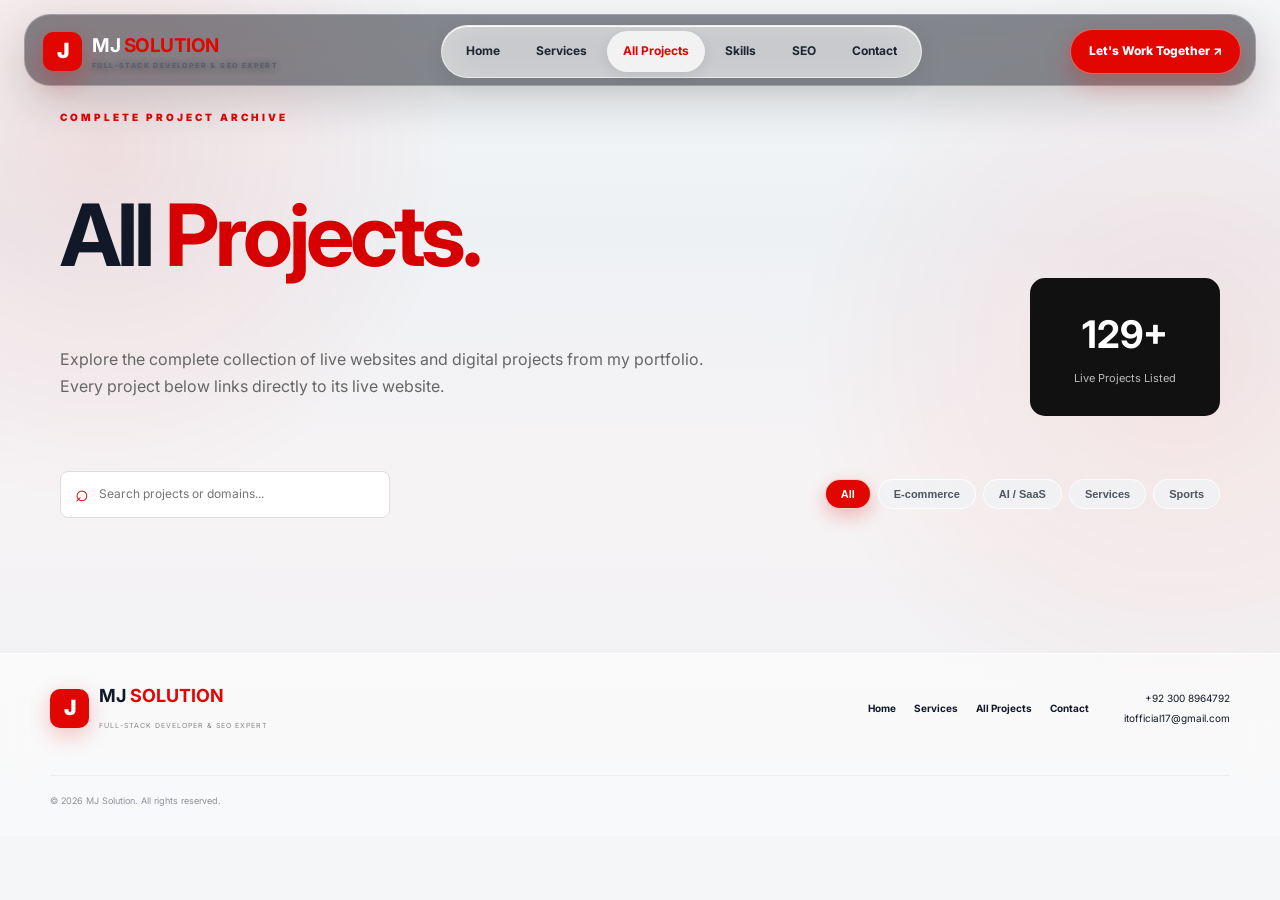
==== projects.html @ 92889c7f "Add files via upload" ====
<!DOCTYPE html>

<html lang="en"><head><meta charset="utf-8"/><meta content="width=device-width, initial-scale=1.0" name="viewport"/><meta content="Complete project portfolio of MJ Solution — websites, web development, e-commerce, full-stack projects and SEO work." name="description"/><title>All Projects | MJ Solution</title><link href="https://fonts.googleapis.com" rel="preconnect"/><link crossorigin="" href="https://fonts.gstatic.com" rel="preconnect"/><link href="https://fonts.googleapis.com/css2?family=Inter:wght@400;500;600;700;800;900&amp;display=swap" rel="stylesheet"/><meta content="MJ Solution" name="author"/>
<meta content="index, follow, max-image-preview:large" name="robots"/>
<link href="assets/mj-solution-favicon.png" rel="icon" sizes="512x512" type="image/png"/>
<link href="assets/apple-touch-icon.png" rel="apple-touch-icon" sizes="512x512"/>
<link href="site.webmanifest" rel="manifest"/>
<meta content="website" property="og:type"/>
<meta content="MJ Solution" property="og:site_name"/>
<meta content="All Projects | MJ Solution" property="og:title"/>
<meta content="Explore the MJ Solution portfolio of web development, e-commerce, full-stack and SEO projects." property="og:description"/>
<meta content="assets/mj-solution-share.jpg" property="og:image"/>
<meta content="assets/mj-solution-share.jpg" property="og:image:secure_url"/>
<meta content="image/jpeg" property="og:image:type"/>
<meta content="1271" property="og:image:width"/>
<meta content="1238" property="og:image:height"/>
<meta content="MJ Solution professional developer portrait" property="og:image:alt"/>
<meta content="summary_large_image" name="twitter:card"/>
<meta content="All Projects | MJ Solution" name="twitter:title"/>
<meta content="Explore the MJ Solution portfolio of web development, e-commerce, full-stack and SEO projects." name="twitter:description"/>
<meta content="assets/mj-solution-share.jpg" name="twitter:image"/>
<link href="style.css" rel="stylesheet"/><link href="projects.css" rel="stylesheet"/></head>
<body>
<header class="site-header"><a class="brand" href="index.html"><span class="brand-mark">J</span><span><strong>MJ <b>SOLUTION</b></strong><small>FULL-STACK DEVELOPER &amp; SEO EXPERT</small></span></a><nav class="nav"><a href="index.html#home">Home</a><a href="index.html#services">Services</a><a class="active" href="projects.html">All Projects</a><a href="index.html#skills">Skills</a><a href="index.html#seo">SEO</a><a href="index.html#contact">Contact</a></nav><a class="nav-cta" href="mailto:itofficial17@gmail.com?subject=Project%20Inquiry">Let's Work Together ↗</a><button aria-label="Menu" class="menu-toggle">☰</button></header>
<main>
<section class="projects-hero"><div><p class="eyebrow">COMPLETE PROJECT ARCHIVE</p><h1>All <span>Projects.</span></h1><p>Explore the complete collection of live websites and digital projects from my portfolio. Every project below links directly to its live website.</p></div><div class="count-box"><strong>129+</strong><span>Live Projects Listed</span></div></section>
<section class="toolbar"><div class="search"><span>⌕</span><input id="search" placeholder="Search projects or domains..." type="search"/></div><div class="filters"><button class="filter active" data-filter="all">All</button><button class="filter" data-filter="ecommerce">E-commerce</button><button class="filter" data-filter="ai">AI / SaaS</button><button class="filter" data-filter="services">Services</button><button class="filter" data-filter="sports">Sports</button></div></section>
<section class="all-projects"><div class="project-grid" id="projectGrid"><article class="project-card" data-category="website sports" data-name="247 kabaddi">
<div class="shot-wrap"><img alt="Screenshot of 247 Kabaddi website" decoding="async" loading="lazy" onerror="this.closest('.project-card').remove(); if(window.updateProjectCount) window.updateProjectCount();" referrerpolicy="no-referrer" src="https://s.wordpress.com/mshots/v1/https%3A%2F%2F247kabaddi.com%2F?w=1400&amp;h=900"/><div class="shot-fallback">247 Kabaddi</div><span class="project-no">#001</span></div>
<div class="project-info"><div><p class="project-type">LIVE PROJECT</p><h3>247 Kabaddi</h3><p class="url">https://247kabaddi.com/</p></div><a class="live-btn" href="https://247kabaddi.com/" rel="noopener" target="_blank">Visit Website ↗</a></div>
</article><article class="project-card" data-category="website" data-name="she pirate's gold">
<div class="shot-wrap"><img alt="Screenshot of She Pirate's GOLD website" decoding="async" loading="lazy" onerror="this.closest('.project-card').remove(); if(window.updateProjectCount) window.updateProjectCount();" referrerpolicy="no-referrer" src="https://s.wordpress.com/mshots/v1/https%3A%2F%2Fshepirate.com%2F?w=1400&amp;h=900"/><div class="shot-fallback">She Pirate's GOLD</div><span class="project-no">#002</span></div>
<div class="project-info"><div><p class="project-type">LIVE PROJECT</p><h3>She Pirate's GOLD</h3><p class="url">https://shepirate.com/</p></div><a class="live-btn" href="https://shepirate.com/" rel="noopener" target="_blank">Visit Website ↗</a></div>
</article><article class="project-card" data-category="website" data-name="cryptomaster33">
<div class="shot-wrap"><img alt="Screenshot of Cryptomaster33 website" decoding="async" loading="lazy" onerror="this.closest('.project-card').remove(); if(window.updateProjectCount) window.updateProjectCount();" referrerpolicy="no-referrer" src="https://s.wordpress.com/mshots/v1/http%3A%2F%2Fcryptomaster33.com%2F?w=1400&amp;h=900"/><div class="shot-fallback">Cryptomaster33</div><span class="project-no">#003</span></div>
<div class="project-info"><div><p class="project-type">LIVE PROJECT</p><h3>Cryptomaster33</h3><p class="url">http://cryptomaster33.com/</p></div><a class="live-btn" href="http://cryptomaster33.com/" rel="noopener" target="_blank">Visit Website ↗</a></div>
</article><article class="project-card" data-category="website services" data-name="firstresponseguttering">
<div class="shot-wrap"><img alt="Screenshot of Firstresponseguttering website" decoding="async" loading="lazy" onerror="this.closest('.project-card').remove(); if(window.updateProjectCount) window.updateProjectCount();" referrerpolicy="no-referrer" src="https://s.wordpress.com/mshots/v1/https%3A%2F%2Ffirstresponseguttering.com%2F?w=1400&amp;h=900"/><div class="shot-fallback">Firstresponseguttering</div><span class="project-no">#004</span></div>
<div class="project-info"><div><p class="project-type">LIVE PROJECT</p><h3>Firstresponseguttering</h3><p class="url">https://firstresponseguttering.com/</p></div><a class="live-btn" href="https://firstresponseguttering.com/" rel="noopener" target="_blank">Visit Website ↗</a></div>
</article><article class="project-card" data-category="website" data-name="unclogme">
<div class="shot-wrap"><img alt="Screenshot of Unclogme website" decoding="async" loading="lazy" onerror="this.closest('.project-card').remove(); if(window.updateProjectCount) window.updateProjectCount();" referrerpolicy="no-referrer" src="https://s.wordpress.com/mshots/v1/https%3A%2F%2Funclogme.com%2F?w=1400&amp;h=900"/><div class="shot-fallback">Unclogme</div><span class="project-no">#005</span></div>
<div class="project-info"><div><p class="project-type">LIVE PROJECT</p><h3>Unclogme</h3><p class="url">https://unclogme.com/</p></div><a class="live-btn" href="https://unclogme.com/" rel="noopener" target="_blank">Visit Website ↗</a></div>
</article><article class="project-card" data-category="website" data-name="neschindlerkids">
<div class="shot-wrap"><img alt="Screenshot of Neschindlerkids website" decoding="async" loading="lazy" onerror="this.closest('.project-card').remove(); if(window.updateProjectCount) window.updateProjectCount();" referrerpolicy="no-referrer" src="https://s.wordpress.com/mshots/v1/https%3A%2F%2Fneschindlerkids.com%2F?w=1400&amp;h=900"/><div class="shot-fallback">Neschindlerkids</div><span class="project-no">#006</span></div>
<div class="project-info"><div><p class="project-type">LIVE PROJECT</p><h3>Neschindlerkids</h3><p class="url">https://neschindlerkids.com/</p></div><a class="live-btn" href="https://neschindlerkids.com/" rel="noopener" target="_blank">Visit Website ↗</a></div>
</article><article class="project-card" data-category="website" data-name="vestedcorp">
<div class="shot-wrap"><img alt="Screenshot of Vestedcorp website" decoding="async" loading="lazy" onerror="this.closest('.project-card').remove(); if(window.updateProjectCount) window.updateProjectCount();" referrerpolicy="no-referrer" src="https://s.wordpress.com/mshots/v1/https%3A%2F%2Fvestedcorp.com%2F?w=1400&amp;h=900"/><div class="shot-fallback">Vestedcorp</div><span class="project-no">#007</span></div>
<div class="project-info"><div><p class="project-type">LIVE PROJECT</p><h3>Vestedcorp</h3><p class="url">https://vestedcorp.com/</p></div><a class="live-btn" href="https://vestedcorp.com/" rel="noopener" target="_blank">Visit Website ↗</a></div>
</article><article class="project-card" data-category="website" data-name="thecreditcompass">
<div class="shot-wrap"><img alt="Screenshot of Thecreditcompass website" decoding="async" loading="lazy" onerror="this.closest('.project-card').remove(); if(window.updateProjectCount) window.updateProjectCount();" referrerpolicy="no-referrer" src="https://s.wordpress.com/mshots/v1/https%3A%2F%2Fthecreditcompass.org%2F?w=1400&amp;h=900"/><div class="shot-fallback">Thecreditcompass</div><span class="project-no">#008</span></div>
<div class="project-info"><div><p class="project-type">LIVE PROJECT</p><h3>Thecreditcompass</h3><p class="url">https://thecreditcompass.org/</p></div><a class="live-btn" href="https://thecreditcompass.org/" rel="noopener" target="_blank">Visit Website ↗</a></div>
</article><article class="project-card" data-category="website" data-name="poppyridgeregenerativefarm">
<div class="shot-wrap"><img alt="Screenshot of Poppyridgeregenerativefarm website" decoding="async" loading="lazy" onerror="this.closest('.project-card').remove(); if(window.updateProjectCount) window.updateProjectCount();" referrerpolicy="no-referrer" src="https://s.wordpress.com/mshots/v1/https%3A%2F%2Fpoppyridgeregenerativefarm.com%2F?w=1400&amp;h=900"/><div class="shot-fallback">Poppyridgeregenerativefarm</div><span class="project-no">#009</span></div>
<div class="project-info"><div><p class="project-type">LIVE PROJECT</p><h3>Poppyridgeregenerativefarm</h3><p class="url">https://poppyridgeregenerativefarm.com/</p></div><a class="live-btn" href="https://poppyridgeregenerativefarm.com/" rel="noopener" target="_blank">Visit Website ↗</a></div>
</article><article class="project-card" data-category="website services" data-name="irbpestscontrol">
<div class="shot-wrap"><img alt="Screenshot of Irbpestscontrol website" decoding="async" loading="lazy" onerror="this.closest('.project-card').remove(); if(window.updateProjectCount) window.updateProjectCount();" referrerpolicy="no-referrer" src="https://s.wordpress.com/mshots/v1/https%3A%2F%2Firbpestscontrol.com%2F?w=1400&amp;h=900"/><div class="shot-fallback">Irbpestscontrol</div><span class="project-no">#010</span></div>
<div class="project-info"><div><p class="project-type">LIVE PROJECT</p><h3>Irbpestscontrol</h3><p class="url">https://irbpestscontrol.com/</p></div><a class="live-btn" href="https://irbpestscontrol.com/" rel="noopener" target="_blank">Visit Website ↗</a></div>
</article><article class="project-card" data-category="website" data-name="blacklabelbio">
<div class="shot-wrap"><img alt="Screenshot of Blacklabelbio website" decoding="async" loading="lazy" onerror="this.closest('.project-card').remove(); if(window.updateProjectCount) window.updateProjectCount();" referrerpolicy="no-referrer" src="https://s.wordpress.com/mshots/v1/https%3A%2F%2Fblacklabelbio.com%2F?w=1400&amp;h=900"/><div class="shot-fallback">Blacklabelbio</div><span class="project-no">#011</span></div>
<div class="project-info"><div><p class="project-type">LIVE PROJECT</p><h3>Blacklabelbio</h3><p class="url">https://blacklabelbio.com/</p></div><a class="live-btn" href="https://blacklabelbio.com/" rel="noopener" target="_blank">Visit Website ↗</a></div>
</article><article class="project-card" data-category="website" data-name="moppingthroughmotherhood">
<div class="shot-wrap"><img alt="Screenshot of Moppingthroughmotherhood website" decoding="async" loading="lazy" onerror="this.closest('.project-card').remove(); if(window.updateProjectCount) window.updateProjectCount();" referrerpolicy="no-referrer" src="https://s.wordpress.com/mshots/v1/https%3A%2F%2Fmoppingthroughmotherhood.com%2F?w=1400&amp;h=900"/><div class="shot-fallback">Moppingthroughmotherhood</div><span class="project-no">#012</span></div>
<div class="project-info"><div><p class="project-type">LIVE PROJECT</p><h3>Moppingthroughmotherhood</h3><p class="url">https://moppingthroughmotherhood.com/</p></div><a class="live-btn" href="https://moppingthroughmotherhood.com/" rel="noopener" target="_blank">Visit Website ↗</a></div>
</article><article class="project-card" data-category="website" data-name="contractorreviews">
<div class="shot-wrap"><img alt="Screenshot of Contractorreviews website" decoding="async" loading="lazy" onerror="this.closest('.project-card').remove(); if(window.updateProjectCount) window.updateProjectCount();" referrerpolicy="no-referrer" src="https://s.wordpress.com/mshots/v1/https%3A%2F%2Fcontractorreviews.net%2F?w=1400&amp;h=900"/><div class="shot-fallback">Contractorreviews</div><span class="project-no">#013</span></div>
<div class="project-info"><div><p class="project-type">LIVE PROJECT</p><h3>Contractorreviews</h3><p class="url">https://contractorreviews.net/</p></div><a class="live-btn" href="https://contractorreviews.net/" rel="noopener" target="_blank">Visit Website ↗</a></div>
</article><article class="project-card" data-category="website" data-name="karolinestarostik">
<div class="shot-wrap"><img alt="Screenshot of Karolinestarostik website" decoding="async" loading="lazy" onerror="this.closest('.project-card').remove(); if(window.updateProjectCount) window.updateProjectCount();" referrerpolicy="no-referrer" src="https://s.wordpress.com/mshots/v1/https%3A%2F%2Fkarolinestarostik.com%2F?w=1400&amp;h=900"/><div class="shot-fallback">Karolinestarostik</div><span class="project-no">#014</span></div>
<div class="project-info"><div><p class="project-type">LIVE PROJECT</p><h3>Karolinestarostik</h3><p class="url">https://karolinestarostik.com/</p></div><a class="live-btn" href="https://karolinestarostik.com/" rel="noopener" target="_blank">Visit Website ↗</a></div>
</article><article class="project-card" data-category="website" data-name="3d demand">
<div class="shot-wrap"><img alt="Screenshot of 3d Demand website" decoding="async" loading="lazy" onerror="this.closest('.project-card').remove(); if(window.updateProjectCount) window.updateProjectCount();" referrerpolicy="no-referrer" src="https://s.wordpress.com/mshots/v1/https%3A%2F%2F3d-demand.nl%2F?w=1400&amp;h=900"/><div class="shot-fallback">3d Demand</div><span class="project-no">#015</span></div>
<div class="project-info"><div><p class="project-type">LIVE PROJECT</p><h3>3d Demand</h3><p class="url">https://3d-demand.nl/</p></div><a class="live-btn" href="https://3d-demand.nl/" rel="noopener" target="_blank">Visit Website ↗</a></div>
</article><article class="project-card" data-category="website services" data-name="harvardaveelectric">
<div class="shot-wrap"><img alt="Screenshot of Harvardaveelectric website" decoding="async" loading="lazy" onerror="this.closest('.project-card').remove(); if(window.updateProjectCount) window.updateProjectCount();" referrerpolicy="no-referrer" src="https://s.wordpress.com/mshots/v1/https%3A%2F%2Fharvardaveelectric.com%2F?w=1400&amp;h=900"/><div class="shot-fallback">Harvardaveelectric</div><span class="project-no">#016</span></div>
<div class="project-info"><div><p class="project-type">LIVE PROJECT</p><h3>Harvardaveelectric</h3><p class="url">https://harvardaveelectric.com/</p></div><a class="live-btn" href="https://harvardaveelectric.com/" rel="noopener" target="_blank">Visit Website ↗</a></div>
</article><article class="project-card" data-category="website" data-name="homeswithwalquiria">
<div class="shot-wrap"><img alt="Screenshot of Homeswithwalquiria website" decoding="async" loading="lazy" onerror="this.closest('.project-card').remove(); if(window.updateProjectCount) window.updateProjectCount();" referrerpolicy="no-referrer" src="https://s.wordpress.com/mshots/v1/http%3A%2F%2Fhomeswithwalquiria.com%2F?w=1400&amp;h=900"/><div class="shot-fallback">Homeswithwalquiria</div><span class="project-no">#017</span></div>
<div class="project-info"><div><p class="project-type">LIVE PROJECT</p><h3>Homeswithwalquiria</h3><p class="url">http://homeswithwalquiria.com/</p></div><a class="live-btn" href="http://homeswithwalquiria.com/" rel="noopener" target="_blank">Visit Website ↗</a></div>
</article><article class="project-card" data-category="website" data-name="colabagency">
<div class="shot-wrap"><img alt="Screenshot of Colabagency website" decoding="async" loading="lazy" onerror="this.closest('.project-card').remove(); if(window.updateProjectCount) window.updateProjectCount();" referrerpolicy="no-referrer" src="https://s.wordpress.com/mshots/v1/https%3A%2F%2Fcolabagency.co%2F?w=1400&amp;h=900"/><div class="shot-fallback">Colabagency</div><span class="project-no">#018</span></div>
<div class="project-info"><div><p class="project-type">LIVE PROJECT</p><h3>Colabagency</h3><p class="url">https://colabagency.co/</p></div><a class="live-btn" href="https://colabagency.co/" rel="noopener" target="_blank">Visit Website ↗</a></div>
</article><article class="project-card" data-category="website" data-name="jewelsdtfdesigns">
<div class="shot-wrap"><img alt="Screenshot of Jewelsdtfdesigns website" decoding="async" loading="lazy" onerror="this.closest('.project-card').remove(); if(window.updateProjectCount) window.updateProjectCount();" referrerpolicy="no-referrer" src="https://s.wordpress.com/mshots/v1/https%3A%2F%2Fjewelsdtfdesigns.com%2F?w=1400&amp;h=900"/><div class="shot-fallback">Jewelsdtfdesigns</div><span class="project-no">#019</span></div>
<div class="project-info"><div><p class="project-type">LIVE PROJECT</p><h3>Jewelsdtfdesigns</h3><p class="url">https://jewelsdtfdesigns.com/</p></div><a class="live-btn" href="https://jewelsdtfdesigns.com/" rel="noopener" target="_blank">Visit Website ↗</a></div>
</article><article class="project-card" data-category="website" data-name="heavenlyhopeinternational">
<div class="shot-wrap"><img alt="Screenshot of Heavenlyhopeinternational website" decoding="async" loading="lazy" onerror="this.closest('.project-card').remove(); if(window.updateProjectCount) window.updateProjectCount();" referrerpolicy="no-referrer" src="https://s.wordpress.com/mshots/v1/https%3A%2F%2Fheavenlyhopeinternational.com%2F?w=1400&amp;h=900"/><div class="shot-fallback">Heavenlyhopeinternational</div><span class="project-no">#020</span></div>
<div class="project-info"><div><p class="project-type">LIVE PROJECT</p><h3>Heavenlyhopeinternational</h3><p class="url">https://heavenlyhopeinternational.com/</p></div><a class="live-btn" href="https://heavenlyhopeinternational.com/" rel="noopener" target="_blank">Visit Website ↗</a></div>
</article><article class="project-card" data-category="website" data-name="quietandpeace">
<div class="shot-wrap"><img alt="Screenshot of Quietandpeace website" decoding="async" loading="lazy" onerror="this.closest('.project-card').remove(); if(window.updateProjectCount) window.updateProjectCount();" referrerpolicy="no-referrer" src="https://s.wordpress.com/mshots/v1/https%3A%2F%2Fquietandpeace.world%2F?w=1400&amp;h=900"/><div class="shot-fallback">Quietandpeace</div><span class="project-no">#021</span></div>
<div class="project-info"><div><p class="project-type">LIVE PROJECT</p><h3>Quietandpeace</h3><p class="url">https://quietandpeace.world/</p></div><a class="live-btn" href="https://quietandpeace.world/" rel="noopener" target="_blank">Visit Website ↗</a></div>
</article><article class="project-card" data-category="website" data-name="terrydanuser">
<div class="shot-wrap"><img alt="Screenshot of Terrydanuser website" decoding="async" loading="lazy" onerror="this.closest('.project-card').remove(); if(window.updateProjectCount) window.updateProjectCount();" referrerpolicy="no-referrer" src="https://s.wordpress.com/mshots/v1/http%3A%2F%2Fterrydanuser.com%2F?w=1400&amp;h=900"/><div class="shot-fallback">Terrydanuser</div><span class="project-no">#022</span></div>
<div class="project-info"><div><p class="project-type">LIVE PROJECT</p><h3>Terrydanuser</h3><p class="url">http://terrydanuser.com/</p></div><a class="live-btn" href="http://terrydanuser.com/" rel="noopener" target="_blank">Visit Website ↗</a></div>
</article><article class="project-card" data-category="website services" data-name="powerhaulingllc">
<div class="shot-wrap"><img alt="Screenshot of Powerhaulingllc website" decoding="async" loading="lazy" onerror="this.closest('.project-card').remove(); if(window.updateProjectCount) window.updateProjectCount();" referrerpolicy="no-referrer" src="https://s.wordpress.com/mshots/v1/https%3A%2F%2Fpowerhaulingllc.com%2F?w=1400&amp;h=900"/><div class="shot-fallback">Powerhaulingllc</div><span class="project-no">#023</span></div>
<div class="project-info"><div><p class="project-type">LIVE PROJECT</p><h3>Powerhaulingllc</h3><p class="url">https://powerhaulingllc.com/</p></div><a class="live-btn" href="https://powerhaulingllc.com/" rel="noopener" target="_blank">Visit Website ↗</a></div>
</article><article class="project-card" data-category="website" data-name="mass ga">
<div class="shot-wrap"><img alt="Screenshot of Mass Ga website" decoding="async" loading="lazy" onerror="this.closest('.project-card').remove(); if(window.updateProjectCount) window.updateProjectCount();" referrerpolicy="no-referrer" src="https://s.wordpress.com/mshots/v1/https%3A%2F%2Fmass-ga.com%2F?w=1400&amp;h=900"/><div class="shot-fallback">Mass Ga</div><span class="project-no">#024</span></div>
<div class="project-info"><div><p class="project-type">LIVE PROJECT</p><h3>Mass Ga</h3><p class="url">https://mass-ga.com/</p></div><a class="live-btn" href="https://mass-ga.com/" rel="noopener" target="_blank">Visit Website ↗</a></div>
</article><article class="project-card" data-category="website" data-name="larits">
<div class="shot-wrap"><img alt="Screenshot of Larits website" decoding="async" loading="lazy" onerror="this.closest('.project-card').remove(); if(window.updateProjectCount) window.updateProjectCount();" referrerpolicy="no-referrer" src="https://s.wordpress.com/mshots/v1/https%3A%2F%2Flarits.com%2F?w=1400&amp;h=900"/><div class="shot-fallback">Larits</div><span class="project-no">#025</span></div>
<div class="project-info"><div><p class="project-type">LIVE PROJECT</p><h3>Larits</h3><p class="url">https://larits.com/</p></div><a class="live-btn" href="https://larits.com/" rel="noopener" target="_blank">Visit Website ↗</a></div>
</article><article class="project-card" data-category="website" data-name="a journey ahead">
<div class="shot-wrap"><img alt="Screenshot of A Journey Ahead website" decoding="async" loading="lazy" onerror="this.closest('.project-card').remove(); if(window.updateProjectCount) window.updateProjectCount();" referrerpolicy="no-referrer" src="https://s.wordpress.com/mshots/v1/https%3A%2F%2Fwww.ajourneyahead.com%2F?w=1400&amp;h=900"/><div class="shot-fallback">A Journey Ahead</div><span class="project-no">#026</span></div>
<div class="project-info"><div><p class="project-type">LIVE PROJECT</p><h3>A Journey Ahead</h3><p class="url">https://www.ajourneyahead.com/</p></div><a class="live-btn" href="https://www.ajourneyahead.com/" rel="noopener" target="_blank">Visit Website ↗</a></div>
</article><article class="project-card" data-category="website" data-name="lounasmodels">
<div class="shot-wrap"><img alt="Screenshot of Lounasmodels website" decoding="async" loading="lazy" onerror="this.closest('.project-card').remove(); if(window.updateProjectCount) window.updateProjectCount();" referrerpolicy="no-referrer" src="https://s.wordpress.com/mshots/v1/https%3A%2F%2Flounasmodels.com%2F?w=1400&amp;h=900"/><div class="shot-fallback">Lounasmodels</div><span class="project-no">#027</span></div>
<div class="project-info"><div><p class="project-type">LIVE PROJECT</p><h3>Lounasmodels</h3><p class="url">https://lounasmodels.com/</p></div><a class="live-btn" href="https://lounasmodels.com/" rel="noopener" target="_blank">Visit Website ↗</a></div>
</article><article class="project-card" data-category="website sports" data-name="thehistoryoffantasysports">
<div class="shot-wrap"><img alt="Screenshot of Thehistoryoffantasysports website" decoding="async" loading="lazy" onerror="this.closest('.project-card').remove(); if(window.updateProjectCount) window.updateProjectCount();" referrerpolicy="no-referrer" src="https://s.wordpress.com/mshots/v1/https%3A%2F%2Fthehistoryoffantasysports.com%2F?w=1400&amp;h=900"/><div class="shot-fallback">Thehistoryoffantasysports</div><span class="project-no">#028</span></div>
<div class="project-info"><div><p class="project-type">LIVE PROJECT</p><h3>Thehistoryoffantasysports</h3><p class="url">https://thehistoryoffantasysports.com/</p></div><a class="live-btn" href="https://thehistoryoffantasysports.com/" rel="noopener" target="_blank">Visit Website ↗</a></div>
</article><article class="project-card" data-category="website" data-name="tierraorosolutions">
<div class="shot-wrap"><img alt="Screenshot of Tierraorosolutions website" decoding="async" loading="lazy" onerror="this.closest('.project-card').remove(); if(window.updateProjectCount) window.updateProjectCount();" referrerpolicy="no-referrer" src="https://s.wordpress.com/mshots/v1/https%3A%2F%2Ftierraorosolutions.com%2F?w=1400&amp;h=900"/><div class="shot-fallback">Tierraorosolutions</div><span class="project-no">#029</span></div>
<div class="project-info"><div><p class="project-type">LIVE PROJECT</p><h3>Tierraorosolutions</h3><p class="url">https://tierraorosolutions.com/</p></div><a class="live-btn" href="https://tierraorosolutions.com/" rel="noopener" target="_blank">Visit Website ↗</a></div>
</article><article class="project-card" data-category="website" data-name="groverandpals">
<div class="shot-wrap"><img alt="Screenshot of Groverandpals website" decoding="async" loading="lazy" onerror="this.closest('.project-card').remove(); if(window.updateProjectCount) window.updateProjectCount();" referrerpolicy="no-referrer" src="https://s.wordpress.com/mshots/v1/https%3A%2F%2Fgroverandpals.com%2F?w=1400&amp;h=900"/><div class="shot-fallback">Groverandpals</div><span class="project-no">#030</span></div>
<div class="project-info"><div><p class="project-type">LIVE PROJECT</p><h3>Groverandpals</h3><p class="url">https://groverandpals.com/</p></div><a class="live-btn" href="https://groverandpals.com/" rel="noopener" target="_blank">Visit Website ↗</a></div>
</article><article class="project-card" data-category="website" data-name="hiopos.co">
<div class="shot-wrap"><img alt="Screenshot of Hiopos.co website" decoding="async" loading="lazy" onerror="this.closest('.project-card').remove(); if(window.updateProjectCount) window.updateProjectCount();" referrerpolicy="no-referrer" src="https://s.wordpress.com/mshots/v1/https%3A%2F%2Fhiopos.co.nz%2F?w=1400&amp;h=900"/><div class="shot-fallback">Hiopos.co</div><span class="project-no">#031</span></div>
<div class="project-info"><div><p class="project-type">LIVE PROJECT</p><h3>Hiopos.co</h3><p class="url">https://hiopos.co.nz/</p></div><a class="live-btn" href="https://hiopos.co.nz/" rel="noopener" target="_blank">Visit Website ↗</a></div>
</article><article class="project-card" data-category="website" data-name="selecthd">
<div class="shot-wrap"><img alt="Screenshot of Selecthd website" decoding="async" loading="lazy" onerror="this.closest('.project-card').remove(); if(window.updateProjectCount) window.updateProjectCount();" referrerpolicy="no-referrer" src="https://s.wordpress.com/mshots/v1/http%3A%2F%2Fselecthd.ro%2F?w=1400&amp;h=900"/><div class="shot-fallback">Selecthd</div><span class="project-no">#032</span></div>
<div class="project-info"><div><p class="project-type">LIVE PROJECT</p><h3>Selecthd</h3><p class="url">http://selecthd.ro/</p></div><a class="live-btn" href="http://selecthd.ro/" rel="noopener" target="_blank">Visit Website ↗</a></div>
</article><article class="project-card" data-category="website sports" data-name="ejbdancecompany.co">
<div class="shot-wrap"><img alt="Screenshot of Ejbdancecompany.co website" decoding="async" loading="lazy" onerror="this.closest('.project-card').remove(); if(window.updateProjectCount) window.updateProjectCount();" referrerpolicy="no-referrer" src="https://s.wordpress.com/mshots/v1/https%3A%2F%2Fejbdancecompany.co.uk%2F?w=1400&amp;h=900"/><div class="shot-fallback">Ejbdancecompany.co</div><span class="project-no">#033</span></div>
<div class="project-info"><div><p class="project-type">LIVE PROJECT</p><h3>Ejbdancecompany.co</h3><p class="url">https://ejbdancecompany.co.uk/</p></div><a class="live-btn" href="https://ejbdancecompany.co.uk/" rel="noopener" target="_blank">Visit Website ↗</a></div>
</article><article class="project-card" data-category="website services" data-name="fordscreekpump">
<div class="shot-wrap"><img alt="Screenshot of Fordscreekpump website" decoding="async" loading="lazy" onerror="this.closest('.project-card').remove(); if(window.updateProjectCount) window.updateProjectCount();" referrerpolicy="no-referrer" src="https://s.wordpress.com/mshots/v1/https%3A%2F%2Ffordscreekpump.com%2F?w=1400&amp;h=900"/><div class="shot-fallback">Fordscreekpump</div><span class="project-no">#034</span></div>
<div class="project-info"><div><p class="project-type">LIVE PROJECT</p><h3>Fordscreekpump</h3><p class="url">https://fordscreekpump.com/</p></div><a class="live-btn" href="https://fordscreekpump.com/" rel="noopener" target="_blank">Visit Website ↗</a></div>
</article><article class="project-card" data-category="website" data-name="perezconstructioncompany">
<div class="shot-wrap"><img alt="Screenshot of Perezconstructioncompany website" decoding="async" loading="lazy" onerror="this.closest('.project-card').remove(); if(window.updateProjectCount) window.updateProjectCount();" referrerpolicy="no-referrer" src="https://s.wordpress.com/mshots/v1/https%3A%2F%2Fperezconstructioncompany.com%2F?w=1400&amp;h=900"/><div class="shot-fallback">Perezconstructioncompany</div><span class="project-no">#035</span></div>
<div class="project-info"><div><p class="project-type">LIVE PROJECT</p><h3>Perezconstructioncompany</h3><p class="url">https://perezconstructioncompany.com/</p></div><a class="live-btn" href="https://perezconstructioncompany.com/" rel="noopener" target="_blank">Visit Website ↗</a></div>
</article><article class="project-card" data-category="website" data-name="oaklinecapitalgroup">
<div class="shot-wrap"><img alt="Screenshot of Oaklinecapitalgroup website" decoding="async" loading="lazy" onerror="this.closest('.project-card').remove(); if(window.updateProjectCount) window.updateProjectCount();" referrerpolicy="no-referrer" src="https://s.wordpress.com/mshots/v1/https%3A%2F%2Foaklinecapitalgroup.com%2F?w=1400&amp;h=900"/><div class="shot-fallback">Oaklinecapitalgroup</div><span class="project-no">#036</span></div>
<div class="project-info"><div><p class="project-type">LIVE PROJECT</p><h3>Oaklinecapitalgroup</h3><p class="url">https://oaklinecapitalgroup.com/</p></div><a class="live-btn" href="https://oaklinecapitalgroup.com/" rel="noopener" target="_blank">Visit Website ↗</a></div>
</article><article class="project-card" data-category="website" data-name="sabalaviation">
<div class="shot-wrap"><img alt="Screenshot of Sabalaviation website" decoding="async" loading="lazy" onerror="this.closest('.project-card').remove(); if(window.updateProjectCount) window.updateProjectCount();" referrerpolicy="no-referrer" src="https://s.wordpress.com/mshots/v1/http%3A%2F%2Fsabalaviation.com%2F?w=1400&amp;h=900"/><div class="shot-fallback">Sabalaviation</div><span class="project-no">#037</span></div>
<div class="project-info"><div><p class="project-type">LIVE PROJECT</p><h3>Sabalaviation</h3><p class="url">http://sabalaviation.com/</p></div><a class="live-btn" href="http://sabalaviation.com/" rel="noopener" target="_blank">Visit Website ↗</a></div>
</article><article class="project-card" data-category="website" data-name="clamilia">
<div class="shot-wrap"><img alt="Screenshot of Clamilia website" decoding="async" loading="lazy" onerror="this.closest('.project-card').remove(); if(window.updateProjectCount) window.updateProjectCount();" referrerpolicy="no-referrer" src="https://s.wordpress.com/mshots/v1/https%3A%2F%2Fclamilia.at%2F?w=1400&amp;h=900"/><div class="shot-fallback">Clamilia</div><span class="project-no">#038</span></div>
<div class="project-info"><div><p class="project-type">LIVE PROJECT</p><h3>Clamilia</h3><p class="url">https://clamilia.at/</p></div><a class="live-btn" href="https://clamilia.at/" rel="noopener" target="_blank">Visit Website ↗</a></div>
</article><article class="project-card" data-category="website" data-name="erincolecoach">
<div class="shot-wrap"><img alt="Screenshot of Erincolecoach website" decoding="async" loading="lazy" onerror="this.closest('.project-card').remove(); if(window.updateProjectCount) window.updateProjectCount();" referrerpolicy="no-referrer" src="https://s.wordpress.com/mshots/v1/https%3A%2F%2Ferincolecoach.com%2F?w=1400&amp;h=900"/><div class="shot-fallback">Erincolecoach</div><span class="project-no">#039</span></div>
<div class="project-info"><div><p class="project-type">LIVE PROJECT</p><h3>Erincolecoach</h3><p class="url">https://erincolecoach.com/</p></div><a class="live-btn" href="https://erincolecoach.com/" rel="noopener" target="_blank">Visit Website ↗</a></div>
</article><article class="project-card" data-category="website sports" data-name="symmetryfitnessoc">
<div class="shot-wrap"><img alt="Screenshot of Symmetryfitnessoc website" decoding="async" loading="lazy" onerror="this.closest('.project-card').remove(); if(window.updateProjectCount) window.updateProjectCount();" referrerpolicy="no-referrer" src="https://s.wordpress.com/mshots/v1/https%3A%2F%2Fsymmetryfitnessoc.com%2F?w=1400&amp;h=900"/><div class="shot-fallback">Symmetryfitnessoc</div><span class="project-no">#040</span></div>
<div class="project-info"><div><p class="project-type">LIVE PROJECT</p><h3>Symmetryfitnessoc</h3><p class="url">https://symmetryfitnessoc.com/</p></div><a class="live-btn" href="https://symmetryfitnessoc.com/" rel="noopener" target="_blank">Visit Website ↗</a></div>
</article><article class="project-card" data-category="website" data-name="a2bmotorsport.wpcomstaging">
<div class="shot-wrap"><img alt="Screenshot of A2bmotorsport.wpcomstaging website" decoding="async" loading="lazy" onerror="this.closest('.project-card').remove(); if(window.updateProjectCount) window.updateProjectCount();" referrerpolicy="no-referrer" src="https://s.wordpress.com/mshots/v1/https%3A%2F%2Fa2bmotorsport.wpcomstaging.com%2F?w=1400&amp;h=900"/><div class="shot-fallback">A2bmotorsport.wpcomstaging</div><span class="project-no">#041</span></div>
<div class="project-info"><div><p class="project-type">LIVE PROJECT</p><h3>A2bmotorsport.wpcomstaging</h3><p class="url">https://a2bmotorsport.wpcomstaging.com/</p></div><a class="live-btn" href="https://a2bmotorsport.wpcomstaging.com/" rel="noopener" target="_blank">Visit Website ↗</a></div>
</article><article class="project-card" data-category="website" data-name="atlantaadvancedpeptides">
<div class="shot-wrap"><img alt="Screenshot of Atlantaadvancedpeptides website" decoding="async" loading="lazy" onerror="this.closest('.project-card').remove(); if(window.updateProjectCount) window.updateProjectCount();" referrerpolicy="no-referrer" src="https://s.wordpress.com/mshots/v1/https%3A%2F%2Fatlantaadvancedpeptides.com%2F?w=1400&amp;h=900"/><div class="shot-fallback">Atlantaadvancedpeptides</div><span class="project-no">#042</span></div>
<div class="project-info"><div><p class="project-type">LIVE PROJECT</p><h3>Atlantaadvancedpeptides</h3><p class="url">https://atlantaadvancedpeptides.com/</p></div><a class="live-btn" href="https://atlantaadvancedpeptides.com/" rel="noopener" target="_blank">Visit Website ↗</a></div>
</article><article class="project-card" data-category="website" data-name="bostonbolts">
<div class="shot-wrap"><img alt="Screenshot of Bostonbolts website" decoding="async" loading="lazy" onerror="this.closest('.project-card').remove(); if(window.updateProjectCount) window.updateProjectCount();" referrerpolicy="no-referrer" src="https://s.wordpress.com/mshots/v1/https%3A%2F%2Fbostonbolts.com%2Felite-id-events%2F?w=1400&amp;h=900"/><div class="shot-fallback">Bostonbolts</div><span class="project-no">#043</span></div>
<div class="project-info"><div><p class="project-type">LIVE PROJECT</p><h3>Bostonbolts</h3><p class="url">https://bostonbolts.com/elite-id-events/</p></div><a class="live-btn" href="https://bostonbolts.com/elite-id-events/" rel="noopener" target="_blank">Visit Website ↗</a></div>
</article><article class="project-card" data-category="website" data-name="psychedelic therapycalifornia">
<div class="shot-wrap"><img alt="Screenshot of Psychedelic Therapycalifornia website" decoding="async" loading="lazy" onerror="this.closest('.project-card').remove(); if(window.updateProjectCount) window.updateProjectCount();" referrerpolicy="no-referrer" src="https://s.wordpress.com/mshots/v1/https%3A%2F%2Fpsychedelic-therapycalifornia.com%2F?w=1400&amp;h=900"/><div class="shot-fallback">Psychedelic Therapycalifornia</div><span class="project-no">#044</span></div>
<div class="project-info"><div><p class="project-type">LIVE PROJECT</p><h3>Psychedelic Therapycalifornia</h3><p class="url">https://psychedelic-therapycalifornia.com/</p></div><a class="live-btn" href="https://psychedelic-therapycalifornia.com/" rel="noopener" target="_blank">Visit Website ↗</a></div>
</article><article class="project-card" data-category="website" data-name="oakpointbookkeeping">
<div class="shot-wrap"><img alt="Screenshot of Oakpointbookkeeping website" decoding="async" loading="lazy" onerror="this.closest('.project-card').remove(); if(window.updateProjectCount) window.updateProjectCount();" referrerpolicy="no-referrer" src="https://s.wordpress.com/mshots/v1/https%3A%2F%2Foakpointbookkeeping.com%2F?w=1400&amp;h=900"/><div class="shot-fallback">Oakpointbookkeeping</div><span class="project-no">#045</span></div>
<div class="project-info"><div><p class="project-type">LIVE PROJECT</p><h3>Oakpointbookkeeping</h3><p class="url">https://oakpointbookkeeping.com/</p></div><a class="live-btn" href="https://oakpointbookkeeping.com/" rel="noopener" target="_blank">Visit Website ↗</a></div>
</article><article class="project-card" data-category="website" data-name="itsatap">
<div class="shot-wrap"><img alt="Screenshot of Itsatap website" decoding="async" loading="lazy" onerror="this.closest('.project-card').remove(); if(window.updateProjectCount) window.updateProjectCount();" referrerpolicy="no-referrer" src="https://s.wordpress.com/mshots/v1/https%3A%2F%2Fitsatap.com%2F?w=1400&amp;h=900"/><div class="shot-fallback">Itsatap</div><span class="project-no">#046</span></div>
<div class="project-info"><div><p class="project-type">LIVE PROJECT</p><h3>Itsatap</h3><p class="url">https://itsatap.com/</p></div><a class="live-btn" href="https://itsatap.com/" rel="noopener" target="_blank">Visit Website ↗</a></div>
</article><article class="project-card" data-category="website" data-name="kevep">
<div class="shot-wrap"><img alt="Screenshot of Kevep website" decoding="async" loading="lazy" onerror="this.closest('.project-card').remove(); if(window.updateProjectCount) window.updateProjectCount();" referrerpolicy="no-referrer" src="https://s.wordpress.com/mshots/v1/https%3A%2F%2Fkevep.com%2F?w=1400&amp;h=900"/><div class="shot-fallback">Kevep</div><span class="project-no">#047</span></div>
<div class="project-info"><div><p class="project-type">LIVE PROJECT</p><h3>Kevep</h3><p class="url">https://kevep.com/</p></div><a class="live-btn" href="https://kevep.com/" rel="noopener" target="_blank">Visit Website ↗</a></div>
</article><article class="project-card" data-category="website" data-name="chartercaribe">
<div class="shot-wrap"><img alt="Screenshot of Chartercaribe website" decoding="async" loading="lazy" onerror="this.closest('.project-card').remove(); if(window.updateProjectCount) window.updateProjectCount();" referrerpolicy="no-referrer" src="https://s.wordpress.com/mshots/v1/https%3A%2F%2Fchartercaribe.com%2F?w=1400&amp;h=900"/><div class="shot-fallback">Chartercaribe</div><span class="project-no">#048</span></div>
<div class="project-info"><div><p class="project-type">LIVE PROJECT</p><h3>Chartercaribe</h3><p class="url">https://chartercaribe.com/</p></div><a class="live-btn" href="https://chartercaribe.com/" rel="noopener" target="_blank">Visit Website ↗</a></div>
</article><article class="project-card" data-category="website services" data-name="calvanoconcrete">
<div class="shot-wrap"><img alt="Screenshot of Calvanoconcrete website" decoding="async" loading="lazy" onerror="this.closest('.project-card').remove(); if(window.updateProjectCount) window.updateProjectCount();" referrerpolicy="no-referrer" src="https://s.wordpress.com/mshots/v1/https%3A%2F%2Fcalvanoconcrete.com%2F?w=1400&amp;h=900"/><div class="shot-fallback">Calvanoconcrete</div><span class="project-no">#049</span></div>
<div class="project-info"><div><p class="project-type">LIVE PROJECT</p><h3>Calvanoconcrete</h3><p class="url">https://calvanoconcrete.com/</p></div><a class="live-btn" href="https://calvanoconcrete.com/" rel="noopener" target="_blank">Visit Website ↗</a></div>
</article><article class="project-card" data-category="website" data-name="expertautofallon">
<div class="shot-wrap"><img alt="Screenshot of Expertautofallon website" decoding="async" loading="lazy" onerror="this.closest('.project-card').remove(); if(window.updateProjectCount) window.updateProjectCount();" referrerpolicy="no-referrer" src="https://s.wordpress.com/mshots/v1/https%3A%2F%2Fexpertautofallon.com%2F?w=1400&amp;h=900"/><div class="shot-fallback">Expertautofallon</div><span class="project-no">#050</span></div>
<div class="project-info"><div><p class="project-type">LIVE PROJECT</p><h3>Expertautofallon</h3><p class="url">https://expertautofallon.com/</p></div><a class="live-btn" href="https://expertautofallon.com/" rel="noopener" target="_blank">Visit Website ↗</a></div>
</article><article class="project-card" data-category="website" data-name="sghbusinesssolutions">
<div class="shot-wrap"><img alt="Screenshot of Sghbusinesssolutions website" decoding="async" loading="lazy" onerror="this.closest('.project-card').remove(); if(window.updateProjectCount) window.updateProjectCount();" referrerpolicy="no-referrer" src="https://s.wordpress.com/mshots/v1/https%3A%2F%2Fsghbusinesssolutions.com%2F?w=1400&amp;h=900"/><div class="shot-fallback">Sghbusinesssolutions</div><span class="project-no">#051</span></div>
<div class="project-info"><div><p class="project-type">LIVE PROJECT</p><h3>Sghbusinesssolutions</h3><p class="url">https://sghbusinesssolutions.com/</p></div><a class="live-btn" href="https://sghbusinesssolutions.com/" rel="noopener" target="_blank">Visit Website ↗</a></div>
</article><article class="project-card" data-category="website" data-name="lemonfreshbin">
<div class="shot-wrap"><img alt="Screenshot of Lemonfreshbin website" decoding="async" loading="lazy" onerror="this.closest('.project-card').remove(); if(window.updateProjectCount) window.updateProjectCount();" referrerpolicy="no-referrer" src="https://s.wordpress.com/mshots/v1/https%3A%2F%2Flemonfreshbin.com%2F?w=1400&amp;h=900"/><div class="shot-fallback">Lemonfreshbin</div><span class="project-no">#052</span></div>
<div class="project-info"><div><p class="project-type">LIVE PROJECT</p><h3>Lemonfreshbin</h3><p class="url">https://lemonfreshbin.com/</p></div><a class="live-btn" href="https://lemonfreshbin.com/" rel="noopener" target="_blank">Visit Website ↗</a></div>
</article><article class="project-card" data-category="website" data-name="allprococorp">
<div class="shot-wrap"><img alt="Screenshot of Allprococorp website" decoding="async" loading="lazy" onerror="this.closest('.project-card').remove(); if(window.updateProjectCount) window.updateProjectCount();" referrerpolicy="no-referrer" src="https://s.wordpress.com/mshots/v1/https%3A%2F%2Fallprococorp.com%2F?w=1400&amp;h=900"/><div class="shot-fallback">Allprococorp</div><span class="project-no">#053</span></div>
<div class="project-info"><div><p class="project-type">LIVE PROJECT</p><h3>Allprococorp</h3><p class="url">https://allprococorp.com/</p></div><a class="live-btn" href="https://allprococorp.com/" rel="noopener" target="_blank">Visit Website ↗</a></div>
</article><article class="project-card" data-category="website" data-name="tacticalsignal.solutions">
<div class="shot-wrap"><img alt="Screenshot of Tacticalsignal.solutions website" decoding="async" loading="lazy" onerror="this.closest('.project-card').remove(); if(window.updateProjectCount) window.updateProjectCount();" referrerpolicy="no-referrer" src="https://s.wordpress.com/mshots/v1/https%3A%2F%2Fwww.tacticalsignal.solutions%2F?w=1400&amp;h=900"/><div class="shot-fallback">Tacticalsignal.solutions</div><span class="project-no">#054</span></div>
<div class="project-info"><div><p class="project-type">LIVE PROJECT</p><h3>Tacticalsignal.solutions</h3><p class="url">https://www.tacticalsignal.solutions/</p></div><a class="live-btn" href="https://www.tacticalsignal.solutions/" rel="noopener" target="_blank">Visit Website ↗</a></div>
</article><article class="project-card" data-category="website" data-name="komexglobal">
<div class="shot-wrap"><img alt="Screenshot of Komexglobal website" decoding="async" loading="lazy" onerror="this.closest('.project-card').remove(); if(window.updateProjectCount) window.updateProjectCount();" referrerpolicy="no-referrer" src="https://s.wordpress.com/mshots/v1/https%3A%2F%2Fkomexglobal.com%2F?w=1400&amp;h=900"/><div class="shot-fallback">Komexglobal</div><span class="project-no">#055</span></div>
<div class="project-info"><div><p class="project-type">LIVE PROJECT</p><h3>Komexglobal</h3><p class="url">https://komexglobal.com/</p></div><a class="live-btn" href="https://komexglobal.com/" rel="noopener" target="_blank">Visit Website ↗</a></div>
</article><article class="project-card" data-category="website" data-name="ambrya rtljn.wpcomstaging">
<div class="shot-wrap"><img alt="Screenshot of Ambrya Rtljn.wpcomstaging website" decoding="async" loading="lazy" onerror="this.closest('.project-card').remove(); if(window.updateProjectCount) window.updateProjectCount();" referrerpolicy="no-referrer" src="https://s.wordpress.com/mshots/v1/https%3A%2F%2Fambrya-rtljn.wpcomstaging.com%2F?w=1400&amp;h=900"/><div class="shot-fallback">Ambrya Rtljn.wpcomstaging</div><span class="project-no">#056</span></div>
<div class="project-info"><div><p class="project-type">LIVE PROJECT</p><h3>Ambrya Rtljn.wpcomstaging</h3><p class="url">https://ambrya-rtljn.wpcomstaging.com/</p></div><a class="live-btn" href="https://ambrya-rtljn.wpcomstaging.com/" rel="noopener" target="_blank">Visit Website ↗</a></div>
</article><article class="project-card" data-category="website" data-name="unwillingtolove">
<div class="shot-wrap"><img alt="Screenshot of Unwillingtolove website" decoding="async" loading="lazy" onerror="this.closest('.project-card').remove(); if(window.updateProjectCount) window.updateProjectCount();" referrerpolicy="no-referrer" src="https://s.wordpress.com/mshots/v1/https%3A%2F%2Funwillingtolove.com%2F?w=1400&amp;h=900"/><div class="shot-fallback">Unwillingtolove</div><span class="project-no">#057</span></div>
<div class="project-info"><div><p class="project-type">LIVE PROJECT</p><h3>Unwillingtolove</h3><p class="url">https://unwillingtolove.com/</p></div><a class="live-btn" href="https://unwillingtolove.com/" rel="noopener" target="_blank">Visit Website ↗</a></div>
</article><article class="project-card" data-category="website" data-name="newfiebusinesssolutions">
<div class="shot-wrap"><img alt="Screenshot of Newfiebusinesssolutions website" decoding="async" loading="lazy" onerror="this.closest('.project-card').remove(); if(window.updateProjectCount) window.updateProjectCount();" referrerpolicy="no-referrer" src="https://s.wordpress.com/mshots/v1/https%3A%2F%2Fnewfiebusinesssolutions.com%2F?w=1400&amp;h=900"/><div class="shot-fallback">Newfiebusinesssolutions</div><span class="project-no">#058</span></div>
<div class="project-info"><div><p class="project-type">LIVE PROJECT</p><h3>Newfiebusinesssolutions</h3><p class="url">https://newfiebusinesssolutions.com/</p></div><a class="live-btn" href="https://newfiebusinesssolutions.com/" rel="noopener" target="_blank">Visit Website ↗</a></div>
</article><article class="project-card" data-category="website" data-name="emmancarellc">
<div class="shot-wrap"><img alt="Screenshot of Emmancarellc website" decoding="async" loading="lazy" onerror="this.closest('.project-card').remove(); if(window.updateProjectCount) window.updateProjectCount();" referrerpolicy="no-referrer" src="https://s.wordpress.com/mshots/v1/https%3A%2F%2Femmancarellc.com%2F?w=1400&amp;h=900"/><div class="shot-fallback">Emmancarellc</div><span class="project-no">#059</span></div>
<div class="project-info"><div><p class="project-type">LIVE PROJECT</p><h3>Emmancarellc</h3><p class="url">https://emmancarellc.com/</p></div><a class="live-btn" href="https://emmancarellc.com/" rel="noopener" target="_blank">Visit Website ↗</a></div>
</article><article class="project-card" data-category="website ai" data-name="tooniai">
<div class="shot-wrap"><img alt="Screenshot of Tooniai website" decoding="async" loading="lazy" onerror="this.closest('.project-card').remove(); if(window.updateProjectCount) window.updateProjectCount();" referrerpolicy="no-referrer" src="https://s.wordpress.com/mshots/v1/https%3A%2F%2Ftooniai.co%2F?w=1400&amp;h=900"/><div class="shot-fallback">Tooniai</div><span class="project-no">#060</span></div>
<div class="project-info"><div><p class="project-type">LIVE PROJECT</p><h3>Tooniai</h3><p class="url">https://tooniai.co/</p></div><a class="live-btn" href="https://tooniai.co/" rel="noopener" target="_blank">Visit Website ↗</a></div>
</article><article class="project-card" data-category="website" data-name="trimmglobalcharities">
<div class="shot-wrap"><img alt="Screenshot of Trimmglobalcharities website" decoding="async" loading="lazy" onerror="this.closest('.project-card').remove(); if(window.updateProjectCount) window.updateProjectCount();" referrerpolicy="no-referrer" src="https://s.wordpress.com/mshots/v1/https%3A%2F%2Ftrimmglobalcharities.org%2F?w=1400&amp;h=900"/><div class="shot-fallback">Trimmglobalcharities</div><span class="project-no">#061</span></div>
<div class="project-info"><div><p class="project-type">LIVE PROJECT</p><h3>Trimmglobalcharities</h3><p class="url">https://trimmglobalcharities.org/</p></div><a class="live-btn" href="https://trimmglobalcharities.org/" rel="noopener" target="_blank">Visit Website ↗</a></div>
</article><article class="project-card" data-category="website" data-name="recoveredtruth">
<div class="shot-wrap"><img alt="Screenshot of Recoveredtruth website" decoding="async" loading="lazy" onerror="this.closest('.project-card').remove(); if(window.updateProjectCount) window.updateProjectCount();" referrerpolicy="no-referrer" src="https://s.wordpress.com/mshots/v1/https%3A%2F%2Frecoveredtruth.com%2F?w=1400&amp;h=900"/><div class="shot-fallback">Recoveredtruth</div><span class="project-no">#062</span></div>
<div class="project-info"><div><p class="project-type">LIVE PROJECT</p><h3>Recoveredtruth</h3><p class="url">https://recoveredtruth.com/</p></div><a class="live-btn" href="https://recoveredtruth.com/" rel="noopener" target="_blank">Visit Website ↗</a></div>
</article><article class="project-card" data-category="website" data-name="familyfirststl">
<div class="shot-wrap"><img alt="Screenshot of Familyfirststl website" decoding="async" loading="lazy" onerror="this.closest('.project-card').remove(); if(window.updateProjectCount) window.updateProjectCount();" referrerpolicy="no-referrer" src="https://s.wordpress.com/mshots/v1/https%3A%2F%2Ffamilyfirststl.com%2F?w=1400&amp;h=900"/><div class="shot-fallback">Familyfirststl</div><span class="project-no">#063</span></div>
<div class="project-info"><div><p class="project-type">LIVE PROJECT</p><h3>Familyfirststl</h3><p class="url">https://familyfirststl.com/</p></div><a class="live-btn" href="https://familyfirststl.com/" rel="noopener" target="_blank">Visit Website ↗</a></div>
</article><article class="project-card" data-category="website" data-name="downtownfunkdjs">
<div class="shot-wrap"><img alt="Screenshot of Downtownfunkdjs website" decoding="async" loading="lazy" onerror="this.closest('.project-card').remove(); if(window.updateProjectCount) window.updateProjectCount();" referrerpolicy="no-referrer" src="https://s.wordpress.com/mshots/v1/https%3A%2F%2Fdowntownfunkdjs.com%2F?w=1400&amp;h=900"/><div class="shot-fallback">Downtownfunkdjs</div><span class="project-no">#064</span></div>
<div class="project-info"><div><p class="project-type">LIVE PROJECT</p><h3>Downtownfunkdjs</h3><p class="url">https://downtownfunkdjs.com/</p></div><a class="live-btn" href="https://downtownfunkdjs.com/" rel="noopener" target="_blank">Visit Website ↗</a></div>
</article><article class="project-card" data-category="website" data-name="pointrn">
<div class="shot-wrap"><img alt="Screenshot of Pointrn website" decoding="async" loading="lazy" onerror="this.closest('.project-card').remove(); if(window.updateProjectCount) window.updateProjectCount();" referrerpolicy="no-referrer" src="https://s.wordpress.com/mshots/v1/https%3A%2F%2Fwww.pointrn.com%2F?w=1400&amp;h=900"/><div class="shot-fallback">Pointrn</div><span class="project-no">#065</span></div>
<div class="project-info"><div><p class="project-type">LIVE PROJECT</p><h3>Pointrn</h3><p class="url">https://www.pointrn.com/</p></div><a class="live-btn" href="https://www.pointrn.com/" rel="noopener" target="_blank">Visit Website ↗</a></div>
</article><article class="project-card" data-category="website" data-name="njautismtesting">
<div class="shot-wrap"><img alt="Screenshot of Njautismtesting website" decoding="async" loading="lazy" onerror="this.closest('.project-card').remove(); if(window.updateProjectCount) window.updateProjectCount();" referrerpolicy="no-referrer" src="https://s.wordpress.com/mshots/v1/https%3A%2F%2Fnjautismtesting.com%2F?w=1400&amp;h=900"/><div class="shot-fallback">Njautismtesting</div><span class="project-no">#066</span></div>
<div class="project-info"><div><p class="project-type">LIVE PROJECT</p><h3>Njautismtesting</h3><p class="url">https://njautismtesting.com/</p></div><a class="live-btn" href="https://njautismtesting.com/" rel="noopener" target="_blank">Visit Website ↗</a></div>
</article><article class="project-card" data-category="website ecommerce" data-name="purpz">
<div class="shot-wrap"><img alt="Screenshot of Purpz website" decoding="async" loading="lazy" onerror="this.closest('.project-card').remove(); if(window.updateProjectCount) window.updateProjectCount();" referrerpolicy="no-referrer" src="https://s.wordpress.com/mshots/v1/https%3A%2F%2Fpurpz.com%2F?w=1400&amp;h=900"/><div class="shot-fallback">Purpz</div><span class="project-no">#067</span></div>
<div class="project-info"><div><p class="project-type">LIVE PROJECT</p><h3>Purpz</h3><p class="url">https://purpz.com/</p></div><a class="live-btn" href="https://purpz.com/" rel="noopener" target="_blank">Visit Website ↗</a></div>
</article><article class="project-card" data-category="website" data-name="travelquestafrica">
<div class="shot-wrap"><img alt="Screenshot of Travelquestafrica website" decoding="async" loading="lazy" onerror="this.closest('.project-card').remove(); if(window.updateProjectCount) window.updateProjectCount();" referrerpolicy="no-referrer" src="https://s.wordpress.com/mshots/v1/https%3A%2F%2Ftravelquestafrica.com%2F?w=1400&amp;h=900"/><div class="shot-fallback">Travelquestafrica</div><span class="project-no">#068</span></div>
<div class="project-info"><div><p class="project-type">LIVE PROJECT</p><h3>Travelquestafrica</h3><p class="url">https://travelquestafrica.com/</p></div><a class="live-btn" href="https://travelquestafrica.com/" rel="noopener" target="_blank">Visit Website ↗</a></div>
</article><article class="project-card" data-category="website" data-name="archandhandle">
<div class="shot-wrap"><img alt="Screenshot of Archandhandle website" decoding="async" loading="lazy" onerror="this.closest('.project-card').remove(); if(window.updateProjectCount) window.updateProjectCount();" referrerpolicy="no-referrer" src="https://s.wordpress.com/mshots/v1/https%3A%2F%2Farchandhandle.com%2F?w=1400&amp;h=900"/><div class="shot-fallback">Archandhandle</div><span class="project-no">#069</span></div>
<div class="project-info"><div><p class="project-type">LIVE PROJECT</p><h3>Archandhandle</h3><p class="url">https://archandhandle.com/</p></div><a class="live-btn" href="https://archandhandle.com/" rel="noopener" target="_blank">Visit Website ↗</a></div>
</article><article class="project-card" data-category="website" data-name="guesting solution">
<div class="shot-wrap"><img alt="Screenshot of Guesting Solution website" decoding="async" loading="lazy" onerror="this.closest('.project-card').remove(); if(window.updateProjectCount) window.updateProjectCount();" referrerpolicy="no-referrer" src="https://s.wordpress.com/mshots/v1/https%3A%2F%2Fguestingsolution.com%2F?w=1400&amp;h=900"/><div class="shot-fallback">Guesting Solution</div><span class="project-no">#070</span></div>
<div class="project-info"><div><p class="project-type">LIVE PROJECT</p><h3>Guesting Solution</h3><p class="url">https://guestingsolution.com/</p></div><a class="live-btn" href="https://guestingsolution.com/" rel="noopener" target="_blank">Visit Website ↗</a></div>
</article><article class="project-card" data-category="website" data-name="bluechipssd">
<div class="shot-wrap"><img alt="Screenshot of Bluechipssd website" decoding="async" loading="lazy" onerror="this.closest('.project-card').remove(); if(window.updateProjectCount) window.updateProjectCount();" referrerpolicy="no-referrer" src="https://s.wordpress.com/mshots/v1/https%3A%2F%2Fbluechipssd.com%2F?w=1400&amp;h=900"/><div class="shot-fallback">Bluechipssd</div><span class="project-no">#071</span></div>
<div class="project-info"><div><p class="project-type">LIVE PROJECT</p><h3>Bluechipssd</h3><p class="url">https://bluechipssd.com/</p></div><a class="live-btn" href="https://bluechipssd.com/" rel="noopener" target="_blank">Visit Website ↗</a></div>
</article><article class="project-card" data-category="website sports" data-name="belmontfitness.com">
<div class="shot-wrap"><img alt="Screenshot of Belmontfitness.com website" decoding="async" loading="lazy" onerror="this.closest('.project-card').remove(); if(window.updateProjectCount) window.updateProjectCount();" referrerpolicy="no-referrer" src="https://s.wordpress.com/mshots/v1/https%3A%2F%2Fbelmontfitness.com.au%2F?w=1400&amp;h=900"/><div class="shot-fallback">Belmontfitness.com</div><span class="project-no">#072</span></div>
<div class="project-info"><div><p class="project-type">LIVE PROJECT</p><h3>Belmontfitness.com</h3><p class="url">https://belmontfitness.com.au/</p></div><a class="live-btn" href="https://belmontfitness.com.au/" rel="noopener" target="_blank">Visit Website ↗</a></div>
</article><article class="project-card" data-category="website" data-name="atyourpacementalhealth">
<div class="shot-wrap"><img alt="Screenshot of Atyourpacementalhealth website" decoding="async" loading="lazy" onerror="this.closest('.project-card').remove(); if(window.updateProjectCount) window.updateProjectCount();" referrerpolicy="no-referrer" src="https://s.wordpress.com/mshots/v1/https%3A%2F%2Fatyourpacementalhealth.com%2F?w=1400&amp;h=900"/><div class="shot-fallback">Atyourpacementalhealth</div><span class="project-no">#073</span></div>
<div class="project-info"><div><p class="project-type">LIVE PROJECT</p><h3>Atyourpacementalhealth</h3><p class="url">https://atyourpacementalhealth.com/</p></div><a class="live-btn" href="https://atyourpacementalhealth.com/" rel="noopener" target="_blank">Visit Website ↗</a></div>
</article><article class="project-card" data-category="website services" data-name="kehoeroofing">
<div class="shot-wrap"><img alt="Screenshot of Kehoeroofing website" decoding="async" loading="lazy" onerror="this.closest('.project-card').remove(); if(window.updateProjectCount) window.updateProjectCount();" referrerpolicy="no-referrer" src="https://s.wordpress.com/mshots/v1/https%3A%2F%2Fkehoeroofing.com%2F?w=1400&amp;h=900"/><div class="shot-fallback">Kehoeroofing</div><span class="project-no">#074</span></div>
<div class="project-info"><div><p class="project-type">LIVE PROJECT</p><h3>Kehoeroofing</h3><p class="url">https://kehoeroofing.com/</p></div><a class="live-btn" href="https://kehoeroofing.com/" rel="noopener" target="_blank">Visit Website ↗</a></div>
</article><article class="project-card" data-category="website" data-name="creekside employer">
<div class="shot-wrap"><img alt="Screenshot of Creekside Employer website" decoding="async" loading="lazy" onerror="this.closest('.project-card').remove(); if(window.updateProjectCount) window.updateProjectCount();" referrerpolicy="no-referrer" src="https://s.wordpress.com/mshots/v1/https%3A%2F%2Fcreekside-employer.com%2F?w=1400&amp;h=900"/><div class="shot-fallback">Creekside Employer</div><span class="project-no">#075</span></div>
<div class="project-info"><div><p class="project-type">LIVE PROJECT</p><h3>Creekside Employer</h3><p class="url">https://creekside-employer.com/</p></div><a class="live-btn" href="https://creekside-employer.com/" rel="noopener" target="_blank">Visit Website ↗</a></div>
</article><article class="project-card" data-category="website services" data-name="m1windowtint">
<div class="shot-wrap"><img alt="Screenshot of M1windowtint website" decoding="async" loading="lazy" onerror="this.closest('.project-card').remove(); if(window.updateProjectCount) window.updateProjectCount();" referrerpolicy="no-referrer" src="https://s.wordpress.com/mshots/v1/https%3A%2F%2Fm1windowtint.com%2F?w=1400&amp;h=900"/><div class="shot-fallback">M1windowtint</div><span class="project-no">#076</span></div>
<div class="project-info"><div><p class="project-type">LIVE PROJECT</p><h3>M1windowtint</h3><p class="url">https://m1windowtint.com/</p></div><a class="live-btn" href="https://m1windowtint.com/" rel="noopener" target="_blank">Visit Website ↗</a></div>
</article><article class="project-card" data-category="website services" data-name="townsendroofing">
<div class="shot-wrap"><img alt="Screenshot of Townsendroofing website" decoding="async" loading="lazy" onerror="this.closest('.project-card').remove(); if(window.updateProjectCount) window.updateProjectCount();" referrerpolicy="no-referrer" src="https://s.wordpress.com/mshots/v1/https%3A%2F%2Ftownsendroofing.com%2F?w=1400&amp;h=900"/><div class="shot-fallback">Townsendroofing</div><span class="project-no">#077</span></div>
<div class="project-info"><div><p class="project-type">LIVE PROJECT</p><h3>Townsendroofing</h3><p class="url">https://townsendroofing.com/</p></div><a class="live-btn" href="https://townsendroofing.com/" rel="noopener" target="_blank">Visit Website ↗</a></div>
</article><article class="project-card" data-category="website" data-name="leoneliteride">
<div class="shot-wrap"><img alt="Screenshot of Leoneliteride website" decoding="async" loading="lazy" onerror="this.closest('.project-card').remove(); if(window.updateProjectCount) window.updateProjectCount();" referrerpolicy="no-referrer" src="https://s.wordpress.com/mshots/v1/https%3A%2F%2Fleoneliteride.com%2F?w=1400&amp;h=900"/><div class="shot-fallback">Leoneliteride</div><span class="project-no">#078</span></div>
<div class="project-info"><div><p class="project-type">LIVE PROJECT</p><h3>Leoneliteride</h3><p class="url">https://leoneliteride.com/</p></div><a class="live-btn" href="https://leoneliteride.com/" rel="noopener" target="_blank">Visit Website ↗</a></div>
</article><article class="project-card" data-category="website" data-name="costoflivingwire">
<div class="shot-wrap"><img alt="Screenshot of Costoflivingwire website" decoding="async" loading="lazy" onerror="this.closest('.project-card').remove(); if(window.updateProjectCount) window.updateProjectCount();" referrerpolicy="no-referrer" src="https://s.wordpress.com/mshots/v1/https%3A%2F%2Fcostoflivingwire.com%2F?w=1400&amp;h=900"/><div class="shot-fallback">Costoflivingwire</div><span class="project-no">#079</span></div>
<div class="project-info"><div><p class="project-type">LIVE PROJECT</p><h3>Costoflivingwire</h3><p class="url">https://costoflivingwire.com/</p></div><a class="live-btn" href="https://costoflivingwire.com/" rel="noopener" target="_blank">Visit Website ↗</a></div>
</article><article class="project-card" data-category="website ai" data-name="futurelogictech">
<div class="shot-wrap"><img alt="Screenshot of Futurelogictech website" decoding="async" loading="lazy" onerror="this.closest('.project-card').remove(); if(window.updateProjectCount) window.updateProjectCount();" referrerpolicy="no-referrer" src="https://s.wordpress.com/mshots/v1/https%3A%2F%2Ffuturelogictech.com%2F?w=1400&amp;h=900"/><div class="shot-fallback">Futurelogictech</div><span class="project-no">#080</span></div>
<div class="project-info"><div><p class="project-type">LIVE PROJECT</p><h3>Futurelogictech</h3><p class="url">https://futurelogictech.com/</p></div><a class="live-btn" href="https://futurelogictech.com/" rel="noopener" target="_blank">Visit Website ↗</a></div>
</article><article class="project-card" data-category="website" data-name="gabbymayofoundation">
<div class="shot-wrap"><img alt="Screenshot of Gabbymayofoundation website" decoding="async" loading="lazy" onerror="this.closest('.project-card').remove(); if(window.updateProjectCount) window.updateProjectCount();" referrerpolicy="no-referrer" src="https://s.wordpress.com/mshots/v1/https%3A%2F%2Fgabbymayofoundation.org%2F?w=1400&amp;h=900"/><div class="shot-fallback">Gabbymayofoundation</div><span class="project-no">#081</span></div>
<div class="project-info"><div><p class="project-type">LIVE PROJECT</p><h3>Gabbymayofoundation</h3><p class="url">https://gabbymayofoundation.org/</p></div><a class="live-btn" href="https://gabbymayofoundation.org/" rel="noopener" target="_blank">Visit Website ↗</a></div>
</article><article class="project-card" data-category="website" data-name="sweatandfreeze">
<div class="shot-wrap"><img alt="Screenshot of Sweatandfreeze website" decoding="async" loading="lazy" onerror="this.closest('.project-card').remove(); if(window.updateProjectCount) window.updateProjectCount();" referrerpolicy="no-referrer" src="https://s.wordpress.com/mshots/v1/https%3A%2F%2Fsweatandfreeze.us%2F?w=1400&amp;h=900"/><div class="shot-fallback">Sweatandfreeze</div><span class="project-no">#082</span></div>
<div class="project-info"><div><p class="project-type">LIVE PROJECT</p><h3>Sweatandfreeze</h3><p class="url">https://sweatandfreeze.us/</p></div><a class="live-btn" href="https://sweatandfreeze.us/" rel="noopener" target="_blank">Visit Website ↗</a></div>
</article><article class="project-card" data-category="website" data-name="singvince">
<div class="shot-wrap"><img alt="Screenshot of Singvince website" decoding="async" loading="lazy" onerror="this.closest('.project-card').remove(); if(window.updateProjectCount) window.updateProjectCount();" referrerpolicy="no-referrer" src="https://s.wordpress.com/mshots/v1/https%3A%2F%2Fsingvince.com%2F?w=1400&amp;h=900"/><div class="shot-fallback">Singvince</div><span class="project-no">#083</span></div>
<div class="project-info"><div><p class="project-type">LIVE PROJECT</p><h3>Singvince</h3><p class="url">https://singvince.com/</p></div><a class="live-btn" href="https://singvince.com/" rel="noopener" target="_blank">Visit Website ↗</a></div>
</article><article class="project-card" data-category="website" data-name="zxviosy7x0.wpdns">
<div class="shot-wrap"><img alt="Screenshot of Zxviosy7x0.wpdns website" decoding="async" loading="lazy" onerror="this.closest('.project-card').remove(); if(window.updateProjectCount) window.updateProjectCount();" referrerpolicy="no-referrer" src="https://s.wordpress.com/mshots/v1/https%3A%2F%2Fzxviosy7x0.wpdns.site%2F?w=1400&amp;h=900"/><div class="shot-fallback">Zxviosy7x0.wpdns</div><span class="project-no">#084</span></div>
<div class="project-info"><div><p class="project-type">LIVE PROJECT</p><h3>Zxviosy7x0.wpdns</h3><p class="url">https://zxviosy7x0.wpdns.site/</p></div><a class="live-btn" href="https://zxviosy7x0.wpdns.site/" rel="noopener" target="_blank">Visit Website ↗</a></div>
</article><article class="project-card" data-category="website" data-name="prosperandsmile">
<div class="shot-wrap"><img alt="Screenshot of Prosperandsmile website" decoding="async" loading="lazy" onerror="this.closest('.project-card').remove(); if(window.updateProjectCount) window.updateProjectCount();" referrerpolicy="no-referrer" src="https://s.wordpress.com/mshots/v1/https%3A%2F%2Fprosperandsmile.com%2F?w=1400&amp;h=900"/><div class="shot-fallback">Prosperandsmile</div><span class="project-no">#085</span></div>
<div class="project-info"><div><p class="project-type">LIVE PROJECT</p><h3>Prosperandsmile</h3><p class="url">https://prosperandsmile.com/</p></div><a class="live-btn" href="https://prosperandsmile.com/" rel="noopener" target="_blank">Visit Website ↗</a></div>
</article><article class="project-card" data-category="website" data-name="mercyjoyministries">
<div class="shot-wrap"><img alt="Screenshot of Mercyjoyministries website" decoding="async" loading="lazy" onerror="this.closest('.project-card').remove(); if(window.updateProjectCount) window.updateProjectCount();" referrerpolicy="no-referrer" src="https://s.wordpress.com/mshots/v1/https%3A%2F%2Fmercyjoyministries.org%2F?w=1400&amp;h=900"/><div class="shot-fallback">Mercyjoyministries</div><span class="project-no">#086</span></div>
<div class="project-info"><div><p class="project-type">LIVE PROJECT</p><h3>Mercyjoyministries</h3><p class="url">https://mercyjoyministries.org/</p></div><a class="live-btn" href="https://mercyjoyministries.org/" rel="noopener" target="_blank">Visit Website ↗</a></div>
</article><article class="project-card" data-category="website" data-name="tradingcardsexchange">
<div class="shot-wrap"><img alt="Screenshot of Tradingcardsexchange website" decoding="async" loading="lazy" onerror="this.closest('.project-card').remove(); if(window.updateProjectCount) window.updateProjectCount();" referrerpolicy="no-referrer" src="https://s.wordpress.com/mshots/v1/https%3A%2F%2Ftradingcardsexchange.com%2F?w=1400&amp;h=900"/><div class="shot-fallback">Tradingcardsexchange</div><span class="project-no">#087</span></div>
<div class="project-info"><div><p class="project-type">LIVE PROJECT</p><h3>Tradingcardsexchange</h3><p class="url">https://tradingcardsexchange.com/</p></div><a class="live-btn" href="https://tradingcardsexchange.com/" rel="noopener" target="_blank">Visit Website ↗</a></div>
</article><article class="project-card" data-category="website" data-name="vantagepeptides">
<div class="shot-wrap"><img alt="Screenshot of Vantagepeptides website" decoding="async" loading="lazy" onerror="this.closest('.project-card').remove(); if(window.updateProjectCount) window.updateProjectCount();" referrerpolicy="no-referrer" src="https://s.wordpress.com/mshots/v1/https%3A%2F%2Fvantagepeptides.org%2F?w=1400&amp;h=900"/><div class="shot-fallback">Vantagepeptides</div><span class="project-no">#088</span></div>
<div class="project-info"><div><p class="project-type">LIVE PROJECT</p><h3>Vantagepeptides</h3><p class="url">https://vantagepeptides.org/</p></div><a class="live-btn" href="https://vantagepeptides.org/" rel="noopener" target="_blank">Visit Website ↗</a></div>
</article><article class="project-card" data-category="website" data-name="onsitemobiledt">
<div class="shot-wrap"><img alt="Screenshot of Onsitemobiledt website" decoding="async" loading="lazy" onerror="this.closest('.project-card').remove(); if(window.updateProjectCount) window.updateProjectCount();" referrerpolicy="no-referrer" src="https://s.wordpress.com/mshots/v1/https%3A%2F%2Fonsitemobiledt.com%2F?w=1400&amp;h=900"/><div class="shot-fallback">Onsitemobiledt</div><span class="project-no">#089</span></div>
<div class="project-info"><div><p class="project-type">LIVE PROJECT</p><h3>Onsitemobiledt</h3><p class="url">https://onsitemobiledt.com/</p></div><a class="live-btn" href="https://onsitemobiledt.com/" rel="noopener" target="_blank">Visit Website ↗</a></div>
</article><article class="project-card" data-category="website" data-name="ledanepower">
<div class="shot-wrap"><img alt="Screenshot of Ledanepower website" decoding="async" loading="lazy" onerror="this.closest('.project-card').remove(); if(window.updateProjectCount) window.updateProjectCount();" referrerpolicy="no-referrer" src="https://s.wordpress.com/mshots/v1/https%3A%2F%2Fledanepower.com%2F?w=1400&amp;h=900"/><div class="shot-fallback">Ledanepower</div><span class="project-no">#090</span></div>
<div class="project-info"><div><p class="project-type">LIVE PROJECT</p><h3>Ledanepower</h3><p class="url">https://ledanepower.com/</p></div><a class="live-btn" href="https://ledanepower.com/" rel="noopener" target="_blank">Visit Website ↗</a></div>
</article><article class="project-card" data-category="website" data-name="stenospeak">
<div class="shot-wrap"><img alt="Screenshot of Stenospeak website" decoding="async" loading="lazy" onerror="this.closest('.project-card').remove(); if(window.updateProjectCount) window.updateProjectCount();" referrerpolicy="no-referrer" src="https://s.wordpress.com/mshots/v1/https%3A%2F%2Fstenospeak.com%2F?w=1400&amp;h=900"/><div class="shot-fallback">Stenospeak</div><span class="project-no">#091</span></div>
<div class="project-info"><div><p class="project-type">LIVE PROJECT</p><h3>Stenospeak</h3><p class="url">https://stenospeak.com/</p></div><a class="live-btn" href="https://stenospeak.com/" rel="noopener" target="_blank">Visit Website ↗</a></div>
</article><article class="project-card" data-category="website ai" data-name="365painfree">
<div class="shot-wrap"><img alt="Screenshot of 365painfree website" decoding="async" loading="lazy" onerror="this.closest('.project-card').remove(); if(window.updateProjectCount) window.updateProjectCount();" referrerpolicy="no-referrer" src="https://s.wordpress.com/mshots/v1/https%3A%2F%2F365painfree.ai%2F?w=1400&amp;h=900"/><div class="shot-fallback">365painfree</div><span class="project-no">#092</span></div>
<div class="project-info"><div><p class="project-type">LIVE PROJECT</p><h3>365painfree</h3><p class="url">https://365painfree.ai/</p></div><a class="live-btn" href="https://365painfree.ai/" rel="noopener" target="_blank">Visit Website ↗</a></div>
</article><article class="project-card" data-category="website ai" data-name="allyairpro">
<div class="shot-wrap"><img alt="Screenshot of Allyairpro website" decoding="async" loading="lazy" onerror="this.closest('.project-card').remove(); if(window.updateProjectCount) window.updateProjectCount();" referrerpolicy="no-referrer" src="https://s.wordpress.com/mshots/v1/https%3A%2F%2Fallyairpro.com%2F?w=1400&amp;h=900"/><div class="shot-fallback">Allyairpro</div><span class="project-no">#093</span></div>
<div class="project-info"><div><p class="project-type">LIVE PROJECT</p><h3>Allyairpro</h3><p class="url">https://allyairpro.com/</p></div><a class="live-btn" href="https://allyairpro.com/" rel="noopener" target="_blank">Visit Website ↗</a></div>
</article><article class="project-card" data-category="website" data-name="erincolewellness">
<div class="shot-wrap"><img alt="Screenshot of Erincolewellness website" decoding="async" loading="lazy" onerror="this.closest('.project-card').remove(); if(window.updateProjectCount) window.updateProjectCount();" referrerpolicy="no-referrer" src="https://s.wordpress.com/mshots/v1/http%3A%2F%2Ferincolewellness.com%2F?w=1400&amp;h=900"/><div class="shot-fallback">Erincolewellness</div><span class="project-no">#094</span></div>
<div class="project-info"><div><p class="project-type">LIVE PROJECT</p><h3>Erincolewellness</h3><p class="url">http://erincolewellness.com/</p></div><a class="live-btn" href="http://erincolewellness.com/" rel="noopener" target="_blank">Visit Website ↗</a></div>
</article><article class="project-card" data-category="website" data-name="securepocketbrief">
<div class="shot-wrap"><img alt="Screenshot of Securepocketbrief website" decoding="async" loading="lazy" onerror="this.closest('.project-card').remove(); if(window.updateProjectCount) window.updateProjectCount();" referrerpolicy="no-referrer" src="https://s.wordpress.com/mshots/v1/https%3A%2F%2Fsecurepocketbrief.com%2F?w=1400&amp;h=900"/><div class="shot-fallback">Securepocketbrief</div><span class="project-no">#095</span></div>
<div class="project-info"><div><p class="project-type">LIVE PROJECT</p><h3>Securepocketbrief</h3><p class="url">https://securepocketbrief.com/</p></div><a class="live-btn" href="https://securepocketbrief.com/" rel="noopener" target="_blank">Visit Website ↗</a></div>
</article><article class="project-card" data-category="website" data-name="washandplus">
<div class="shot-wrap"><img alt="Screenshot of Washandplus website" decoding="async" loading="lazy" onerror="this.closest('.project-card').remove(); if(window.updateProjectCount) window.updateProjectCount();" referrerpolicy="no-referrer" src="https://s.wordpress.com/mshots/v1/http%3A%2F%2Fwashandplus.com%2F?w=1400&amp;h=900"/><div class="shot-fallback">Washandplus</div><span class="project-no">#096</span></div>
<div class="project-info"><div><p class="project-type">LIVE PROJECT</p><h3>Washandplus</h3><p class="url">http://washandplus.com/</p></div><a class="live-btn" href="http://washandplus.com/" rel="noopener" target="_blank">Visit Website ↗</a></div>
</article><article class="project-card" data-category="website" data-name="thetoolsforparents">
<div class="shot-wrap"><img alt="Screenshot of Thetoolsforparents website" decoding="async" loading="lazy" onerror="this.closest('.project-card').remove(); if(window.updateProjectCount) window.updateProjectCount();" referrerpolicy="no-referrer" src="https://s.wordpress.com/mshots/v1/https%3A%2F%2Fthetoolsforparents.org%2F?w=1400&amp;h=900"/><div class="shot-fallback">Thetoolsforparents</div><span class="project-no">#097</span></div>
<div class="project-info"><div><p class="project-type">LIVE PROJECT</p><h3>Thetoolsforparents</h3><p class="url">https://thetoolsforparents.org/</p></div><a class="live-btn" href="https://thetoolsforparents.org/" rel="noopener" target="_blank">Visit Website ↗</a></div>
</article><article class="project-card" data-category="website" data-name="cleanstreetsolutions.co">
<div class="shot-wrap"><img alt="Screenshot of Cleanstreetsolutions.co website" decoding="async" loading="lazy" onerror="this.closest('.project-card').remove(); if(window.updateProjectCount) window.updateProjectCount();" referrerpolicy="no-referrer" src="https://s.wordpress.com/mshots/v1/http%3A%2F%2Fcleanstreetsolutions.co.uk?w=1400&amp;h=900"/><div class="shot-fallback">Cleanstreetsolutions.co</div><span class="project-no">#098</span></div>
<div class="project-info"><div><p class="project-type">LIVE PROJECT</p><h3>Cleanstreetsolutions.co</h3><p class="url">http://cleanstreetsolutions.co.uk</p></div><a class="live-btn" href="http://cleanstreetsolutions.co.uk" rel="noopener" target="_blank">Visit Website ↗</a></div>
</article><article class="project-card" data-category="website" data-name="thesuperstarbrokers">
<div class="shot-wrap"><img alt="Screenshot of Thesuperstarbrokers website" decoding="async" loading="lazy" onerror="this.closest('.project-card').remove(); if(window.updateProjectCount) window.updateProjectCount();" referrerpolicy="no-referrer" src="https://s.wordpress.com/mshots/v1/http%3A%2F%2Fwww.thesuperstarbrokers.com%2F?w=1400&amp;h=900"/><div class="shot-fallback">Thesuperstarbrokers</div><span class="project-no">#099</span></div>
<div class="project-info"><div><p class="project-type">LIVE PROJECT</p><h3>Thesuperstarbrokers</h3><p class="url">http://www.thesuperstarbrokers.com/</p></div><a class="live-btn" href="http://www.thesuperstarbrokers.com/" rel="noopener" target="_blank">Visit Website ↗</a></div>
</article><article class="project-card" data-category="website" data-name="imq llc">
<div class="shot-wrap"><img alt="Screenshot of Imq Llc website" decoding="async" loading="lazy" onerror="this.closest('.project-card').remove(); if(window.updateProjectCount) window.updateProjectCount();" referrerpolicy="no-referrer" src="https://s.wordpress.com/mshots/v1/https%3A%2F%2Fimq-llc.com%2F?w=1400&amp;h=900"/><div class="shot-fallback">Imq Llc</div><span class="project-no">#100</span></div>
<div class="project-info"><div><p class="project-type">LIVE PROJECT</p><h3>Imq Llc</h3><p class="url">https://imq-llc.com/</p></div><a class="live-btn" href="https://imq-llc.com/" rel="noopener" target="_blank">Visit Website ↗</a></div>
</article><article class="project-card" data-category="website" data-name="prolevel">
<div class="shot-wrap"><img alt="Screenshot of Prolevel website" decoding="async" loading="lazy" onerror="this.closest('.project-card').remove(); if(window.updateProjectCount) window.updateProjectCount();" referrerpolicy="no-referrer" src="https://s.wordpress.com/mshots/v1/http%3A%2F%2Fwww.prolevel.com%2F?w=1400&amp;h=900"/><div class="shot-fallback">Prolevel</div><span class="project-no">#101</span></div>
<div class="project-info"><div><p class="project-type">LIVE PROJECT</p><h3>Prolevel</h3><p class="url">http://www.prolevel.com/</p></div><a class="live-btn" href="http://www.prolevel.com/" rel="noopener" target="_blank">Visit Website ↗</a></div>
</article><article class="project-card" data-category="website" data-name="aliantagency">
<div class="shot-wrap"><img alt="Screenshot of Aliantagency website" decoding="async" loading="lazy" onerror="this.closest('.project-card').remove(); if(window.updateProjectCount) window.updateProjectCount();" referrerpolicy="no-referrer" src="https://s.wordpress.com/mshots/v1/https%3A%2F%2Faliantagency.com%2F?w=1400&amp;h=900"/><div class="shot-fallback">Aliantagency</div><span class="project-no">#102</span></div>
<div class="project-info"><div><p class="project-type">LIVE PROJECT</p><h3>Aliantagency</h3><p class="url">https://aliantagency.com/</p></div><a class="live-btn" href="https://aliantagency.com/" rel="noopener" target="_blank">Visit Website ↗</a></div>
</article><article class="project-card" data-category="website" data-name="whiteoakresidentialnc">
<div class="shot-wrap"><img alt="Screenshot of Whiteoakresidentialnc website" decoding="async" loading="lazy" onerror="this.closest('.project-card').remove(); if(window.updateProjectCount) window.updateProjectCount();" referrerpolicy="no-referrer" src="https://s.wordpress.com/mshots/v1/https%3A%2F%2Fwhiteoakresidentialnc.com%2F?w=1400&amp;h=900"/><div class="shot-fallback">Whiteoakresidentialnc</div><span class="project-no">#103</span></div>
<div class="project-info"><div><p class="project-type">LIVE PROJECT</p><h3>Whiteoakresidentialnc</h3><p class="url">https://whiteoakresidentialnc.com/</p></div><a class="live-btn" href="https://whiteoakresidentialnc.com/" rel="noopener" target="_blank">Visit Website ↗</a></div>
</article><article class="project-card" data-category="website sports" data-name="u90football">
<div class="shot-wrap"><img alt="Screenshot of U90football website" decoding="async" loading="lazy" onerror="this.closest('.project-card').remove(); if(window.updateProjectCount) window.updateProjectCount();" referrerpolicy="no-referrer" src="https://s.wordpress.com/mshots/v1/https%3A%2F%2Fu90football.com%2F?w=1400&amp;h=900"/><div class="shot-fallback">U90football</div><span class="project-no">#104</span></div>
<div class="project-info"><div><p class="project-type">LIVE PROJECT</p><h3>U90football</h3><p class="url">https://u90football.com/</p></div><a class="live-btn" href="https://u90football.com/" rel="noopener" target="_blank">Visit Website ↗</a></div>
</article><article class="project-card" data-category="website" data-name="caliperecovery.co">
<div class="shot-wrap"><img alt="Screenshot of Caliperecovery.co website" decoding="async" loading="lazy" onerror="this.closest('.project-card').remove(); if(window.updateProjectCount) window.updateProjectCount();" referrerpolicy="no-referrer" src="https://s.wordpress.com/mshots/v1/https%3A%2F%2Fcaliperecovery.co.uk%2F?w=1400&amp;h=900"/><div class="shot-fallback">Caliperecovery.co</div><span class="project-no">#105</span></div>
<div class="project-info"><div><p class="project-type">LIVE PROJECT</p><h3>Caliperecovery.co</h3><p class="url">https://caliperecovery.co.uk/</p></div><a class="live-btn" href="https://caliperecovery.co.uk/" rel="noopener" target="_blank">Visit Website ↗</a></div>
</article><article class="project-card" data-category="website" data-name="alkasharmaspeaks">
<div class="shot-wrap"><img alt="Screenshot of Alkasharmaspeaks website" decoding="async" loading="lazy" onerror="this.closest('.project-card').remove(); if(window.updateProjectCount) window.updateProjectCount();" referrerpolicy="no-referrer" src="https://s.wordpress.com/mshots/v1/https%3A%2F%2Falkasharmaspeaks.com%2F?w=1400&amp;h=900"/><div class="shot-fallback">Alkasharmaspeaks</div><span class="project-no">#106</span></div>
<div class="project-info"><div><p class="project-type">LIVE PROJECT</p><h3>Alkasharmaspeaks</h3><p class="url">https://alkasharmaspeaks.com/</p></div><a class="live-btn" href="https://alkasharmaspeaks.com/" rel="noopener" target="_blank">Visit Website ↗</a></div>
</article><article class="project-card" data-category="website" data-name="tuxedodr">
<div class="shot-wrap"><img alt="Screenshot of Tuxedodr website" decoding="async" loading="lazy" onerror="this.closest('.project-card').remove(); if(window.updateProjectCount) window.updateProjectCount();" referrerpolicy="no-referrer" src="https://s.wordpress.com/mshots/v1/https%3A%2F%2Ftuxedodr.com%2F?w=1400&amp;h=900"/><div class="shot-fallback">Tuxedodr</div><span class="project-no">#107</span></div>
<div class="project-info"><div><p class="project-type">LIVE PROJECT</p><h3>Tuxedodr</h3><p class="url">https://tuxedodr.com/</p></div><a class="live-btn" href="https://tuxedodr.com/" rel="noopener" target="_blank">Visit Website ↗</a></div>
</article><article class="project-card" data-category="website" data-name="bubagc">
<div class="shot-wrap"><img alt="Screenshot of Bubagc website" decoding="async" loading="lazy" onerror="this.closest('.project-card').remove(); if(window.updateProjectCount) window.updateProjectCount();" referrerpolicy="no-referrer" src="https://s.wordpress.com/mshots/v1/https%3A%2F%2Fbubagc.com%2F?w=1400&amp;h=900"/><div class="shot-fallback">Bubagc</div><span class="project-no">#108</span></div>
<div class="project-info"><div><p class="project-type">LIVE PROJECT</p><h3>Bubagc</h3><p class="url">https://bubagc.com/</p></div><a class="live-btn" href="https://bubagc.com/" rel="noopener" target="_blank">Visit Website ↗</a></div>
</article><article class="project-card" data-category="website" data-name="centannipublications">
<div class="shot-wrap"><img alt="Screenshot of Centannipublications website" decoding="async" loading="lazy" onerror="this.closest('.project-card').remove(); if(window.updateProjectCount) window.updateProjectCount();" referrerpolicy="no-referrer" src="https://s.wordpress.com/mshots/v1/https%3A%2F%2Fcentannipublications.com%2F?w=1400&amp;h=900"/><div class="shot-fallback">Centannipublications</div><span class="project-no">#109</span></div>
<div class="project-info"><div><p class="project-type">LIVE PROJECT</p><h3>Centannipublications</h3><p class="url">https://centannipublications.com/</p></div><a class="live-btn" href="https://centannipublications.com/" rel="noopener" target="_blank">Visit Website ↗</a></div>
</article><article class="project-card" data-category="website" data-name="davebondydigital">
<div class="shot-wrap"><img alt="Screenshot of Davebondydigital website" decoding="async" loading="lazy" onerror="this.closest('.project-card').remove(); if(window.updateProjectCount) window.updateProjectCount();" referrerpolicy="no-referrer" src="https://s.wordpress.com/mshots/v1/https%3A%2F%2Fdavebondydigital.com%2F?w=1400&amp;h=900"/><div class="shot-fallback">Davebondydigital</div><span class="project-no">#110</span></div>
<div class="project-info"><div><p class="project-type">LIVE PROJECT</p><h3>Davebondydigital</h3><p class="url">https://davebondydigital.com/</p></div><a class="live-btn" href="https://davebondydigital.com/" rel="noopener" target="_blank">Visit Website ↗</a></div>
</article><article class="project-card" data-category="website" data-name="notusengineering">
<div class="shot-wrap"><img alt="Screenshot of Notusengineering website" decoding="async" loading="lazy" onerror="this.closest('.project-card').remove(); if(window.updateProjectCount) window.updateProjectCount();" referrerpolicy="no-referrer" src="https://s.wordpress.com/mshots/v1/https%3A%2F%2Fnotusengineering.com%2F?w=1400&amp;h=900"/><div class="shot-fallback">Notusengineering</div><span class="project-no">#111</span></div>
<div class="project-info"><div><p class="project-type">LIVE PROJECT</p><h3>Notusengineering</h3><p class="url">https://notusengineering.com/</p></div><a class="live-btn" href="https://notusengineering.com/" rel="noopener" target="_blank">Visit Website ↗</a></div>
</article><article class="project-card" data-category="website" data-name="innerfire">
<div class="shot-wrap"><img alt="Screenshot of Innerfire website" decoding="async" loading="lazy" onerror="this.closest('.project-card').remove(); if(window.updateProjectCount) window.updateProjectCount();" referrerpolicy="no-referrer" src="https://s.wordpress.com/mshots/v1/https%3A%2F%2Finnerfire.com%2F?w=1400&amp;h=900"/><div class="shot-fallback">Innerfire</div><span class="project-no">#112</span></div>
<div class="project-info"><div><p class="project-type">LIVE PROJECT</p><h3>Innerfire</h3><p class="url">https://innerfire.com/</p></div><a class="live-btn" href="https://innerfire.com/" rel="noopener" target="_blank">Visit Website ↗</a></div>
</article><article class="project-card" data-category="website" data-name="fariafinancialgroup">
<div class="shot-wrap"><img alt="Screenshot of Fariafinancialgroup website" decoding="async" loading="lazy" onerror="this.closest('.project-card').remove(); if(window.updateProjectCount) window.updateProjectCount();" referrerpolicy="no-referrer" src="https://s.wordpress.com/mshots/v1/https%3A%2F%2Ffariafinancialgroup.com%2F?w=1400&amp;h=900"/><div class="shot-fallback">Fariafinancialgroup</div><span class="project-no">#113</span></div>
<div class="project-info"><div><p class="project-type">LIVE PROJECT</p><h3>Fariafinancialgroup</h3><p class="url">https://fariafinancialgroup.com/</p></div><a class="live-btn" href="https://fariafinancialgroup.com/" rel="noopener" target="_blank">Visit Website ↗</a></div>
</article><article class="project-card" data-category="website" data-name="ttran">
<div class="shot-wrap"><img alt="Screenshot of Ttran website" decoding="async" loading="lazy" onerror="this.closest('.project-card').remove(); if(window.updateProjectCount) window.updateProjectCount();" referrerpolicy="no-referrer" src="https://s.wordpress.com/mshots/v1/https%3A%2F%2Fttran.site%2F?w=1400&amp;h=900"/><div class="shot-fallback">Ttran</div><span class="project-no">#114</span></div>
<div class="project-info"><div><p class="project-type">LIVE PROJECT</p><h3>Ttran</h3><p class="url">https://ttran.site/</p></div><a class="live-btn" href="https://ttran.site/" rel="noopener" target="_blank">Visit Website ↗</a></div>
</article><article class="project-card" data-category="website" data-name="crispforclerk">
<div class="shot-wrap"><img alt="Screenshot of Crispforclerk website" decoding="async" loading="lazy" onerror="this.closest('.project-card').remove(); if(window.updateProjectCount) window.updateProjectCount();" referrerpolicy="no-referrer" src="https://s.wordpress.com/mshots/v1/https%3A%2F%2Fcrispforclerk.com%2F?w=1400&amp;h=900"/><div class="shot-fallback">Crispforclerk</div><span class="project-no">#115</span></div>
<div class="project-info"><div><p class="project-type">LIVE PROJECT</p><h3>Crispforclerk</h3><p class="url">https://crispforclerk.com/</p></div><a class="live-btn" href="https://crispforclerk.com/" rel="noopener" target="_blank">Visit Website ↗</a></div>
</article><article class="project-card" data-category="website" data-name="motorreach">
<div class="shot-wrap"><img alt="Screenshot of Motorreach website" decoding="async" loading="lazy" onerror="this.closest('.project-card').remove(); if(window.updateProjectCount) window.updateProjectCount();" referrerpolicy="no-referrer" src="https://s.wordpress.com/mshots/v1/https%3A%2F%2Fmotorreach.com%2F?w=1400&amp;h=900"/><div class="shot-fallback">Motorreach</div><span class="project-no">#116</span></div>
<div class="project-info"><div><p class="project-type">LIVE PROJECT</p><h3>Motorreach</h3><p class="url">https://motorreach.com/</p></div><a class="live-btn" href="https://motorreach.com/" rel="noopener" target="_blank">Visit Website ↗</a></div>
</article><article class="project-card" data-category="website" data-name="tickets.sjseadogs">
<div class="shot-wrap"><img alt="Screenshot of Tickets.sjseadogs website" decoding="async" loading="lazy" onerror="this.closest('.project-card').remove(); if(window.updateProjectCount) window.updateProjectCount();" referrerpolicy="no-referrer" src="https://s.wordpress.com/mshots/v1/https%3A%2F%2Ftickets.sjseadogs.com%2F?w=1400&amp;h=900"/><div class="shot-fallback">Tickets.sjseadogs</div><span class="project-no">#117</span></div>
<div class="project-info"><div><p class="project-type">LIVE PROJECT</p><h3>Tickets.sjseadogs</h3><p class="url">https://tickets.sjseadogs.com/</p></div><a class="live-btn" href="https://tickets.sjseadogs.com/" rel="noopener" target="_blank">Visit Website ↗</a></div>
</article><article class="project-card" data-category="website" data-name="sandfoxadvisors">
<div class="shot-wrap"><img alt="Screenshot of Sandfoxadvisors website" decoding="async" loading="lazy" onerror="this.closest('.project-card').remove(); if(window.updateProjectCount) window.updateProjectCount();" referrerpolicy="no-referrer" src="https://s.wordpress.com/mshots/v1/https%3A%2F%2Fsandfoxadvisors.com%2F?w=1400&amp;h=900"/><div class="shot-fallback">Sandfoxadvisors</div><span class="project-no">#118</span></div>
<div class="project-info"><div><p class="project-type">LIVE PROJECT</p><h3>Sandfoxadvisors</h3><p class="url">https://sandfoxadvisors.com/</p></div><a class="live-btn" href="https://sandfoxadvisors.com/" rel="noopener" target="_blank">Visit Website ↗</a></div>
</article><article class="project-card" data-category="website" data-name="amandajgordon">
<div class="shot-wrap"><img alt="Screenshot of Amandajgordon website" decoding="async" loading="lazy" onerror="this.closest('.project-card').remove(); if(window.updateProjectCount) window.updateProjectCount();" referrerpolicy="no-referrer" src="https://s.wordpress.com/mshots/v1/http%3A%2F%2Famandajgordon.com?w=1400&amp;h=900"/><div class="shot-fallback">Amandajgordon</div><span class="project-no">#119</span></div>
<div class="project-info"><div><p class="project-type">LIVE PROJECT</p><h3>Amandajgordon</h3><p class="url">http://amandajgordon.com</p></div><a class="live-btn" href="http://amandajgordon.com" rel="noopener" target="_blank">Visit Website ↗</a></div>
</article><article class="project-card" data-category="website" data-name="thegospelrevolution">
<div class="shot-wrap"><img alt="Screenshot of Thegospelrevolution website" decoding="async" loading="lazy" onerror="this.closest('.project-card').remove(); if(window.updateProjectCount) window.updateProjectCount();" referrerpolicy="no-referrer" src="https://s.wordpress.com/mshots/v1/http%3A%2F%2Fthegospelrevolution.com?w=1400&amp;h=900"/><div class="shot-fallback">Thegospelrevolution</div><span class="project-no">#120</span></div>
<div class="project-info"><div><p class="project-type">LIVE PROJECT</p><h3>Thegospelrevolution</h3><p class="url">http://thegospelrevolution.com</p></div><a class="live-btn" href="http://thegospelrevolution.com" rel="noopener" target="_blank">Visit Website ↗</a></div>
</article><article class="project-card" data-category="website" data-name="courtneyrhill">
<div class="shot-wrap"><img alt="Screenshot of Courtneyrhill website" decoding="async" loading="lazy" onerror="this.closest('.project-card').remove(); if(window.updateProjectCount) window.updateProjectCount();" referrerpolicy="no-referrer" src="https://s.wordpress.com/mshots/v1/https%3A%2F%2Fcourtneyrhill.com%2F?w=1400&amp;h=900"/><div class="shot-fallback">Courtneyrhill</div><span class="project-no">#121</span></div>
<div class="project-info"><div><p class="project-type">LIVE PROJECT</p><h3>Courtneyrhill</h3><p class="url">https://courtneyrhill.com/</p></div><a class="live-btn" href="https://courtneyrhill.com/" rel="noopener" target="_blank">Visit Website ↗</a></div>
</article><article class="project-card" data-category="website" data-name="peachstatepeps">
<div class="shot-wrap"><img alt="Screenshot of Peachstatepeps website" decoding="async" loading="lazy" onerror="this.closest('.project-card').remove(); if(window.updateProjectCount) window.updateProjectCount();" referrerpolicy="no-referrer" src="https://s.wordpress.com/mshots/v1/https%3A%2F%2Fpeachstatepeps.com%2F?w=1400&amp;h=900"/><div class="shot-fallback">Peachstatepeps</div><span class="project-no">#122</span></div>
<div class="project-info"><div><p class="project-type">LIVE PROJECT</p><h3>Peachstatepeps</h3><p class="url">https://peachstatepeps.com/</p></div><a class="live-btn" href="https://peachstatepeps.com/" rel="noopener" target="_blank">Visit Website ↗</a></div>
</article><article class="project-card" data-category="website" data-name="rbdgthepodcast">
<div class="shot-wrap"><img alt="Screenshot of Rbdgthepodcast website" decoding="async" loading="lazy" onerror="this.closest('.project-card').remove(); if(window.updateProjectCount) window.updateProjectCount();" referrerpolicy="no-referrer" src="https://s.wordpress.com/mshots/v1/https%3A%2F%2Frbdgthepodcast.com%2F?w=1400&amp;h=900"/><div class="shot-fallback">Rbdgthepodcast</div><span class="project-no">#123</span></div>
<div class="project-info"><div><p class="project-type">LIVE PROJECT</p><h3>Rbdgthepodcast</h3><p class="url">https://rbdgthepodcast.com/</p></div><a class="live-btn" href="https://rbdgthepodcast.com/" rel="noopener" target="_blank">Visit Website ↗</a></div>
</article><article class="project-card" data-category="website" data-name="harbournevineyard">
<div class="shot-wrap"><img alt="Screenshot of Harbournevineyard website" decoding="async" loading="lazy" onerror="this.closest('.project-card').remove(); if(window.updateProjectCount) window.updateProjectCount();" referrerpolicy="no-referrer" src="https://s.wordpress.com/mshots/v1/https%3A%2F%2Fharbournevineyard.com%2F?w=1400&amp;h=900"/><div class="shot-fallback">Harbournevineyard</div><span class="project-no">#124</span></div>
<div class="project-info"><div><p class="project-type">LIVE PROJECT</p><h3>Harbournevineyard</h3><p class="url">https://harbournevineyard.com/</p></div><a class="live-btn" href="https://harbournevineyard.com/" rel="noopener" target="_blank">Visit Website ↗</a></div>
</article><article class="project-card" data-category="website" data-name="potsforfun">
<div class="shot-wrap"><img alt="Screenshot of Potsforfun website" decoding="async" loading="lazy" onerror="this.closest('.project-card').remove(); if(window.updateProjectCount) window.updateProjectCount();" referrerpolicy="no-referrer" src="https://s.wordpress.com/mshots/v1/https%3A%2F%2Fpotsforfun.com%2F?w=1400&amp;h=900"/><div class="shot-fallback">Potsforfun</div><span class="project-no">#125</span></div>
<div class="project-info"><div><p class="project-type">LIVE PROJECT</p><h3>Potsforfun</h3><p class="url">https://potsforfun.com/</p></div><a class="live-btn" href="https://potsforfun.com/" rel="noopener" target="_blank">Visit Website ↗</a></div>
</article><article class="project-card" data-category="website" data-name="sarasotaprivateinvestigations">
<div class="shot-wrap"><img alt="Screenshot of Sarasotaprivateinvestigations website" decoding="async" loading="lazy" onerror="this.closest('.project-card').remove(); if(window.updateProjectCount) window.updateProjectCount();" referrerpolicy="no-referrer" src="https://s.wordpress.com/mshots/v1/https%3A%2F%2Fsarasotaprivateinvestigations.com%2F?w=1400&amp;h=900"/><div class="shot-fallback">Sarasotaprivateinvestigations</div><span class="project-no">#126</span></div>
<div class="project-info"><div><p class="project-type">LIVE PROJECT</p><h3>Sarasotaprivateinvestigations</h3><p class="url">https://sarasotaprivateinvestigations.com/</p></div><a class="live-btn" href="https://sarasotaprivateinvestigations.com/" rel="noopener" target="_blank">Visit Website ↗</a></div>
</article><article class="project-card" data-category="website" data-name="pooletechsol">
<div class="shot-wrap"><img alt="Screenshot of Pooletechsol website" decoding="async" loading="lazy" onerror="this.closest('.project-card').remove(); if(window.updateProjectCount) window.updateProjectCount();" referrerpolicy="no-referrer" src="https://s.wordpress.com/mshots/v1/https%3A%2F%2Fpooletechsol.com%2F?w=1400&amp;h=900"/><div class="shot-fallback">Pooletechsol</div><span class="project-no">#127</span></div>
<div class="project-info"><div><p class="project-type">LIVE PROJECT</p><h3>Pooletechsol</h3><p class="url">https://pooletechsol.com/</p></div><a class="live-btn" href="https://pooletechsol.com/" rel="noopener" target="_blank">Visit Website ↗</a></div>
</article><article class="project-card" data-category="website" data-name="reeflyfeaquatics">
<div class="shot-wrap"><img alt="Screenshot of Reeflyfeaquatics website" decoding="async" loading="lazy" onerror="this.closest('.project-card').remove(); if(window.updateProjectCount) window.updateProjectCount();" referrerpolicy="no-referrer" src="https://s.wordpress.com/mshots/v1/https%3A%2F%2Freeflyfeaquatics.com%2F?w=1400&amp;h=900"/><div class="shot-fallback">Reeflyfeaquatics</div><span class="project-no">#128</span></div>
<div class="project-info"><div><p class="project-type">LIVE PROJECT</p><h3>Reeflyfeaquatics</h3><p class="url">https://reeflyfeaquatics.com/</p></div><a class="live-btn" href="https://reeflyfeaquatics.com/" rel="noopener" target="_blank">Visit Website ↗</a></div>
</article><article class="project-card" data-category="website ecommerce" data-name="padrinopizzas">
<div class="shot-wrap"><img alt="Screenshot of Padrinopizzas website" decoding="async" loading="lazy" onerror="this.closest('.project-card').remove(); if(window.updateProjectCount) window.updateProjectCount();" referrerpolicy="no-referrer" src="https://s.wordpress.com/mshots/v1/https%3A%2F%2Fwww.padrinopizzas.com%2F?w=1400&amp;h=900"/><div class="shot-fallback">Padrinopizzas</div><span class="project-no">#129</span></div>
<div class="project-info"><div><p class="project-type">LIVE PROJECT</p><h3>Padrinopizzas</h3><p class="url">https://www.padrinopizzas.com/</p></div><a class="live-btn" href="https://www.padrinopizzas.com/" rel="noopener" target="_blank">Visit Website ↗</a></div>
</article></div><div class="empty" id="empty">No project found.</div></section>
</main>
<footer class="footer"><div class="footer-brand"><span class="brand-mark">J</span><div><strong>MJ <b>SOLUTION</b></strong><small>FULL-STACK DEVELOPER &amp; SEO EXPERT</small></div></div><div class="footer-links"><a href="index.html">Home</a><a href="index.html#services">Services</a><a href="projects.html">All Projects</a><a href="index.html#contact">Contact</a></div><div class="footer-contact"><a href="tel:+923008964792">+92 300 8964792</a><a href="mailto:itofficial17@gmail.com">itofficial17@gmail.com</a></div><p class="copyright">© <span id="year"></span> MJ Solution. All rights reserved.</p></footer>
<script src="projects.js"></script><script>window.updateProjectCount=function(){const n=document.querySelectorAll('.project-card').length;const el=document.querySelector('.count-number');if(el)el.textContent=n;const label=document.querySelector('.projects-count');if(label)label.textContent=n+'+ Live Projects Listed';};document.querySelectorAll('.shot-wrap img').forEach(img=>{img.addEventListener('error',()=>{const card=img.closest('.project-card');if(card)card.remove();window.updateProjectCount();});});window.updateProjectCount();</script></body></html>
---- style.css ----
:root{--red:#e10600;--dark:#07111d;--ink:#111827;--muted:#69707c;--line:#e7e9ed;--bg:#fff;--soft:#f7f8fa;--radius:18px}*{box-sizing:border-box}html{scroll-behavior:smooth}body{margin:0;font-family:Inter,Arial,sans-serif;color:var(--ink);background:#fff;line-height:1.55}a{text-decoration:none;color:inherit}.section{width:min(1180px,calc(100% - 56px));margin:auto;padding:46px 0}.site-header{position:sticky;top:0;z-index:50;height:76px;background:rgba(255,255,255,.95);backdrop-filter:blur(15px);border-bottom:1px solid #eee;display:flex;align-items:center;padding:0 max(28px,calc((100vw - 1280px)/2));gap:28px}.brand{display:flex;align-items:center;gap:10px;min-width:250px}.brand-mark{width:39px;height:39px;border-radius:10px;display:grid;place-items:center;background:var(--red);color:#fff;font-weight:900;font-size:21px;box-shadow:0 7px 20px #e1060030}.brand strong{display:block;font-size:19px;letter-spacing:-.5px}.brand strong b{color:var(--red)}.brand small{display:block;font-size:7px;font-weight:800;letter-spacing:1.4px;color:#777}.nav{display:flex;align-items:center;justify-content:center;gap:27px;flex:1}.nav a{font-size:13px;font-weight:700;position:relative;padding:29px 0}.nav a.active,.nav a:hover{color:var(--red)}.nav a.active:after{content:"";position:absolute;left:0;right:0;bottom:18px;height:2px;background:var(--red)}.nav-cta,.btn{display:inline-flex;align-items:center;justify-content:center;gap:10px;font-weight:800;border-radius:8px;transition:.2s}.nav-cta{background:var(--red);color:#fff;padding:13px 20px;font-size:12px;box-shadow:0 8px 22px #e1060030}.nav-cta:hover,.btn-red:hover{transform:translateY(-2px);box-shadow:0 12px 28px #e1060038}.menu-toggle{display:none;border:0;background:none;font-size:26px}.hero{padding-top:34px;padding-bottom:28px;display:grid;grid-template-columns:1fr 1.12fr;align-items:center;gap:20px;min-height:480px}.eyebrow{margin:0 0 10px;color:var(--red);font-size:10px;font-weight:900;letter-spacing:3px}.hero h1{font-size:clamp(42px,5vw,68px);line-height:1.01;letter-spacing:-3.5px;margin:0 0 20px;font-weight:900}.hero h1 span,h2 span{color:var(--red)}.hero-text{font-size:16px;color:#5c6571;max-width:550px}.hero-actions{display:flex;gap:14px;margin:26px 0 30px}.btn{padding:13px 24px;font-size:13px}.btn-red{background:var(--red);color:#fff}.btn-outline{border:1px solid #9ea4ac;background:#fff}.tech-row{display:flex;align-items:end;gap:18px;flex-wrap:wrap}.tech-row span{display:flex;flex-direction:column;align-items:center;gap:4px;font-size:9px;font-weight:800;color:#5d6570}.tech-row img{width:25px;height:25px}.seo-chip{font-size:9px!important}.seo-chip:first-letter{color:var(--red);font-size:27px}.hero-visual{height:410px;position:relative;overflow:hidden;border-radius:26px;background:#e9edf0}.hero-photo{height:100%;width:100%;position:relative}.hero-photo:before{content:"";position:absolute;inset:0;background:linear-gradient(90deg,rgba(255,255,255,.04),transparent 55%,rgba(0,0,0,.05));z-index:1}.hero-photo img{width:100%;height:100%;object-fit:cover;object-position:center 28%}.float-card{position:absolute;z-index:4;background:#fff;border-radius:13px;box-shadow:0 12px 35px #10182820;padding:13px 18px}.float-card b{display:block;font-size:18px}.float-card small{font-size:10px;font-weight:600;color:#66707c}.fc-project{top:74px;left:28px}.fc-seo{bottom:72px;left:20px}.fc-global{right:26px;bottom:45px}.fc-global b{font-size:12px}.stats-strip{background:var(--dark);color:#fff;display:grid;grid-template-columns:repeat(4,1fr);padding:21px max(28px,calc((100vw - 1180px)/2));gap:20px}.stats-strip>div{display:flex;align-items:center;gap:15px;border-right:1px solid #ffffff2a;padding-right:18px}.stats-strip>div:last-child{border:0}.stats-strip strong{color:#fff;font-size:28px}.stats-strip span{font-size:11px;color:#d5d9df;line-height:1.35}.section-heading{margin-bottom:22px;position:relative}.section-heading h2{font-size:42px;line-height:1.05;letter-spacing:-2px;margin:0}.section-heading>p:last-child{color:var(--muted);max-width:600px}.project-head{display:flex;align-items:end;justify-content:space-between}.text-link{color:var(--red);font-weight:800;font-size:13px}.filter-row{display:flex;justify-content:flex-end;gap:8px;flex-wrap:wrap;margin:-4px 0 18px}.filter{border:0;background:#f1f2f4;border-radius:20px;padding:9px 16px;font-size:11px;font-weight:800;color:#4d5560;cursor:pointer}.filter.active{background:var(--red);color:#fff}.project-grid{display:grid;grid-template-columns:repeat(4,1fr);gap:18px}.project-card{border:1px solid #e7e8ea;border-radius:12px;overflow:hidden;background:#fff;box-shadow:0 7px 25px #10182808}.project-preview{height:150px;position:relative;background:#eee;overflow:hidden}.project-preview img{width:100%;height:100%;object-fit:cover}.project-preview>span{position:absolute;top:8px;right:8px;background:#111d;color:#fff;padding:3px 7px;border-radius:5px;font-size:9px;font-weight:800}.project-body{padding:12px}.project-body small{font-size:8px;color:var(--red);font-weight:900;letter-spacing:1.5px}.project-body h3{font-size:15px;margin:3px 0}.project-body p{font-size:10px;color:#737a84;margin:0 0 11px}.project-body a{display:block;text-align:center;background:var(--red);color:#fff;border-radius:5px;padding:7px;font-size:10px;font-weight:800}.about-section{display:grid;grid-template-columns:1.1fr .85fr .85fr;gap:35px;align-items:center}.about-copy p:not(.eyebrow){color:#606975;font-size:14px}.about-copy h2{font-size:43px;line-height:1.04;letter-spacing:-2px;margin:0 0 18px}.about-photo{height:365px;border-radius:22px;overflow:hidden;position:relative}.about-photo img{width:100%;height:100%;object-fit:cover;object-position:center}.experience-badge{position:absolute;left:50%;top:18px;transform:translateX(-50%);width:105px;height:105px;border-radius:50%;background:#fff;display:grid;place-items:center;text-align:center;box-shadow:0 10px 25px #0002}.experience-badge b{font-size:22px}.experience-badge small{font-size:9px;font-weight:700}.about-points{display:grid;gap:16px}.about-points div{display:grid;grid-template-columns:35px 1fr;column-gap:9px}.about-points i{grid-row:span 2;color:var(--red);font-style:normal;font-size:22px}.about-points b{font-size:12px}.about-points span{font-size:10px;color:#7b838e}.service-grid{display:grid;grid-template-columns:repeat(7,1fr);gap:10px}.service-card{border:1px solid #e7e9ed;border-radius:9px;padding:15px 12px;background:#fff;text-align:center;box-shadow:0 7px 25px #10182806}.service-icon{width:40px;height:40px;margin:0 auto 12px;display:grid;place-items:center;color:var(--red);font-weight:900;font-size:24px}.service-card h3{font-size:12px;line-height:1.2;margin:0 0 7px}.service-card p{font-size:9px;color:#737a84;margin:0}.skills-section{padding-top:8px}.skills-grid{display:grid;grid-template-columns:repeat(12,1fr);gap:9px}.skill-card{min-height:78px;border:1px solid #e6e8ec;border-radius:10px;background:#fff;display:flex;flex-direction:column;align-items:center;justify-content:center;gap:7px;font-size:9px;font-weight:800;box-shadow:0 5px 18px #10182807}.skill-card img{width:30px;height:30px}.skill-card b{font-size:22px;color:var(--red)}.process-band{background:#fafafa}.process-section{display:grid;grid-template-columns:260px 1fr;gap:32px;align-items:center}.process-image{height:220px;border-radius:10px;background:url('assets/process-cinematic-office.jpg') center/cover;position:relative;overflow:hidden}.process-image:after{content:"";position:absolute;inset:0;background:#0005}.process-image div{position:absolute;z-index:2;left:25px;bottom:25px;color:#fff;font-size:22px;line-height:1.05}.process{display:grid;grid-template-columns:repeat(5,1fr);gap:14px}.process>div{position:relative}.process i{display:grid;place-items:center;width:32px;height:32px;border-radius:50%;background:var(--red);color:#fff;font-style:normal;font-size:10px;font-weight:800;margin-bottom:12px}.process h3{font-size:12px;margin:0}.process p{font-size:9px;color:#7a828c;margin:3px 0}.seo-section{display:grid;grid-template-columns:1fr 1.35fr;gap:35px;align-items:center}.seo-copy h2{font-size:42px;line-height:1.05;letter-spacing:-2px;margin:0 0 14px}.seo-copy>p:not(.eyebrow){color:#68717d;max-width:500px}.seo-grid{display:grid;grid-template-columns:repeat(4,1fr);gap:10px}.seo-grid>div{border:1px solid #e8e9ec;border-radius:9px;padding:25px 16px;box-shadow:0 6px 20px #10182808}.seo-grid b{font-size:25px;color:var(--red)}.seo-grid h3{font-size:12px;margin:12px 0 4px}.seo-grid p{font-size:9px;color:#737a84;margin:0}.testimonials{padding-top:8px}.testimonial-grid{display:grid;grid-template-columns:repeat(3,1fr);gap:18px}.testimonial-grid article{border:1px solid #e7e9ed;border-radius:12px;padding:20px;font-size:11px;color:#4f5762;box-shadow:0 7px 20px #10182806}.testimonial-grid b,.testimonial-grid small{display:block;margin-top:13px}.testimonial-grid b{color:#171b21}.testimonial-grid small{font-size:9px;color:#999}.cta{background:linear-gradient(105deg,#120505,#5d0905,#bd0b06);color:#fff;border-radius:14px;margin-bottom:55px;padding:42px 48px;display:grid;grid-template-columns:1fr auto auto;align-items:center;gap:35px}.cta h2{font-size:36px;margin:0}.cta p:not(.eyebrow){color:#e6dcdc;font-size:11px}.btn-white{background:#fff;color:var(--red);padding:13px 26px}.cta-points{display:grid;gap:8px;font-size:9px}.footer{border-top:1px solid #eee;padding:35px max(28px,calc((100vw - 1180px)/2));display:grid;grid-template-columns:1fr auto auto;gap:35px;align-items:center}.footer-brand{display:flex;align-items:center;gap:10px}.footer-brand strong{display:block;font-size:18px}.footer-brand strong b{color:var(--red)}.footer-brand small{font-size:7px;color:#888;letter-spacing:1px}.footer-links{display:flex;gap:18px;font-size:10px;font-weight:700}.footer-contact{display:grid;gap:5px;font-size:10px;text-align:right}.footer>p{grid-column:1/-1;border-top:1px solid #eee;margin:5px 0 0;padding-top:18px;font-size:9px;color:#8b9199}

/* Motion & interaction */
@keyframes fadeUp{from{opacity:0;transform:translateY(24px)}to{opacity:1;transform:translateY(0)}}
@keyframes floatY{0%,100%{transform:translateY(0)}50%{transform:translateY(-7px)}}
@keyframes pulseSoft{0%,100%{box-shadow:0 0 0 0 rgba(225,6,0,.16)}50%{box-shadow:0 0 0 10px rgba(225,6,0,0)}}
.reveal{opacity:0;transform:translateY(24px);transition:opacity .75s ease,transform .75s cubic-bezier(.2,.7,.2,1)}
.reveal.is-visible{opacity:1;transform:none}
.hero-copy{animation:fadeUp .8s ease both}.hero-visual{animation:fadeUp .9s .12s ease both}
.float-card{animation:floatY 4.5s ease-in-out infinite}.fc-seo{animation-delay:-1.4s}.fc-global{animation-delay:-2.6s}
.project-card,.service-card,.skill-card,.testimonial-grid article,.seo-grid>div{transition:transform .3s ease,box-shadow .3s ease,border-color .3s ease}
.project-card:hover,.service-card:hover,.skill-card:hover,.testimonial-grid article:hover,.seo-grid>div:hover{transform:translateY(-7px);box-shadow:0 18px 40px rgba(16,24,40,.12);border-color:#f0c1bf}
.project-card:hover .project-preview img{transform:scale(1.045)}.project-preview img{transition:transform .5s ease}
.filter{transition:background .2s ease,color .2s ease,transform .2s ease}.filter:hover{transform:translateY(-2px)}
.nav-cta,.btn-red,.btn-white{transition:transform .25s ease,box-shadow .25s ease}.nav-cta:hover,.btn-red:hover,.btn-white:hover{transform:translateY(-3px)}
.process>div{opacity:0;transform:translateX(-12px);transition:opacity .55s ease,transform .55s ease}.process.is-visible>div{opacity:1;transform:none}.process.is-visible>div:nth-child(2){transition-delay:.08s}.process.is-visible>div:nth-child(3){transition-delay:.16s}.process.is-visible>div:nth-child(4){transition-delay:.24s}.process.is-visible>div:nth-child(5){transition-delay:.32s}
.process i{animation:pulseSoft 2.8s ease-in-out infinite}
@media(prefers-reduced-motion:reduce){*,*::before,*::after{scroll-behavior:auto!important;animation:none!important;transition:none!important}.reveal,.process>div{opacity:1!important;transform:none!important}}

@media(max-width:1050px){.nav{gap:15px}.nav-cta{display:none}.hero{grid-template-columns:1fr 1fr}.project-grid{grid-template-columns:repeat(2,1fr)}.service-grid{grid-template-columns:repeat(4,1fr)}.skills-grid{grid-template-columns:repeat(6,1fr)}.about-section{grid-template-columns:1fr 1fr}.about-points{grid-column:1/-1;grid-template-columns:repeat(2,1fr)}.cta{grid-template-columns:1fr auto}.cta-points{grid-column:1/-1;grid-template-columns:repeat(3,1fr)}}
@media(max-width:760px){.site-header{height:68px;padding:0 18px}.brand{min-width:0}.brand strong{font-size:16px}.brand small{font-size:6px}.nav{position:absolute;top:68px;left:0;right:0;background:#fff;border-bottom:1px solid #eee;display:none;flex-direction:column;gap:0;padding:8px 20px;box-shadow:0 12px 25px #0001}.nav.open{display:flex}.nav a{padding:12px}.nav a.active:after{display:none}.menu-toggle{display:block;margin-left:auto}.section{width:min(100% - 34px,620px);padding:65px 0}.hero{grid-template-columns:1fr;padding-top:30px}.hero h1{font-size:45px;letter-spacing:-2.5px}.hero-visual{height:360px}.float-card{transform:scale(.9)}.fc-global{right:12px}.stats-strip{grid-template-columns:repeat(2,1fr);padding:20px 18px}.stats-strip>div{border:0}.project-head{display:block}.filter-row{justify-content:flex-start}.project-grid{grid-template-columns:1fr}.about-section{grid-template-columns:1fr}.about-photo{height:320px}.about-points{grid-template-columns:1fr}.service-grid{grid-template-columns:repeat(2,1fr)}.skills-grid{grid-template-columns:repeat(3,1fr)}.process-section{grid-template-columns:1fr}.process{grid-template-columns:repeat(2,1fr)}.seo-section{grid-template-columns:1fr}.seo-grid{grid-template-columns:repeat(2,1fr)}.testimonial-grid{grid-template-columns:1fr}.cta{grid-template-columns:1fr;padding:30px}.footer{grid-template-columns:1fr}.footer-links{flex-wrap:wrap}.footer-contact{text-align:left}.footer>p{grid-column:auto}}

/* MJ Solution v2: tighter vertical rhythm */
.projects-section{padding-top:38px;padding-bottom:34px}.about-section{padding-top:36px;padding-bottom:36px}.project-grid{row-gap:16px}.project-preview{height:155px}.cta.section{padding-top:38px;padding-bottom:38px}.footer{padding-top:28px;padding-bottom:28px}
@media(max-width:760px){.section{padding:44px 0}.hero{padding-top:26px;padding-bottom:22px}.projects-section,.about-section{padding-top:40px;padding-bottom:40px}.section-heading{margin-bottom:18px}.project-grid{row-gap:14px}}

/* Floating WhatsApp + Email quick-contact buttons */
.floating-contact{position:fixed;right:22px;bottom:24px;z-index:90;display:flex;flex-direction:column;gap:10px;align-items:center}
.floating-contact-btn{pointer-events:auto;width:60px;height:60px;border-radius:50%;display:flex;align-items:center;justify-content:center;gap:0;box-shadow:0 10px 26px rgba(16,24,40,.20);border:2px solid #fff;transition:transform .25s ease,box-shadow .25s ease,width .25s ease;background:#fff;color:#fff;overflow:hidden;position:relative}
.floating-contact-btn .fc-icon{width:31px;height:31px;display:block;flex:0 0 31px}
.floating-contact-btn .fc-label{position:absolute;right:62px;background:#07111d;color:#fff;padding:7px 11px;border-radius:7px;font-size:11px;font-weight:800;white-space:nowrap;opacity:0;transform:translateX(5px);pointer-events:none;transition:opacity .2s ease,transform .2s ease}
.floating-contact-btn:hover{transform:translateY(-3px) scale(1.06);box-shadow:0 15px 32px rgba(16,24,40,.27)}
.floating-contact-btn:hover .fc-label{opacity:1;transform:translateX(0)}
.floating-contact-btn.whatsapp{background:#25D366}
.floating-contact-btn.email{background:var(--red)}
@media(max-width:760px){.floating-contact{right:14px;bottom:16px;gap:8px}.floating-contact-btn{width:56px;height:56px}.floating-contact-btn .fc-icon{width:29px;height:29px;flex-basis:29px}.floating-contact-btn .fc-label{display:none}}
@media(prefers-reduced-motion:reduce){.floating-contact-btn{transition:none}}

/* =========================================================
   MJ SOLUTION — iOS GLASS / RED + BLACK VISUAL SYSTEM
   ========================================================= */
:root{
  --red:#e10600;
  --red-2:#ff2a24;
  --black:#080b10;
  --ink:#101722;
  --muted:#66717f;
  --glass:rgba(255,255,255,.62);
  --glass-strong:rgba(255,255,255,.78);
  --glass-line:rgba(255,255,255,.86);
  --shadow:0 20px 60px rgba(10,20,30,.10);
}
html{background:#f4f6f7}
body{
  background:
    radial-gradient(700px 420px at 8% 8%,rgba(225,6,0,.10),transparent 65%),
    radial-gradient(650px 450px at 92% 18%,rgba(10,16,24,.10),transparent 65%),
    radial-gradient(800px 520px at 50% 62%,rgba(255,255,255,.90),transparent 70%),
    linear-gradient(135deg,#f8f9fa 0%,#edf1f3 48%,#f9fafb 100%);
  background-attachment:fixed;
}
body:before,body:after{content:"";position:fixed;z-index:-1;pointer-events:none;filter:blur(30px);border-radius:999px}
body:before{width:260px;height:260px;left:-110px;top:28%;background:rgba(225,6,0,.10)}
body:after{width:320px;height:320px;right:-130px;bottom:18%;background:rgba(7,17,29,.08)}
.site-header{
  height:72px;
  margin:10px auto 0;
  width:min(1240px,calc(100% - 32px));
  border:1px solid rgba(255,255,255,.82);
  border-radius:24px;
  background:rgba(255,255,255,.58);
  backdrop-filter:blur(24px) saturate(155%);
  -webkit-backdrop-filter:blur(24px) saturate(155%);
  box-shadow:0 15px 45px rgba(20,25,30,.09), inset 0 1px 0 #fff;
  padding:0 16px;
}
.brand-mark{box-shadow:0 7px 22px rgba(225,6,0,.24)}
.nav{background:rgba(255,255,255,.46);border:1px solid rgba(255,255,255,.72);border-radius:18px;padding:0 8px;backdrop-filter:blur(16px)}
.nav a{padding:20px 9px;font-size:12px}
.nav a.active:after{bottom:9px;border-radius:10px}
.nav-cta{border-radius:17px;padding:12px 18px}
.section{padding:54px 0}
.hero{padding-top:58px;padding-bottom:46px;min-height:600px;gap:48px}
.hero-copy{position:relative;z-index:2}
.hero h1{font-size:clamp(48px,5.6vw,76px);line-height:.99;letter-spacing:-4.5px}
.hero-text{font-size:15px;line-height:1.75}
.hero-actions .btn{border-radius:17px;padding:14px 22px}
.hero-actions .btn-outline{background:rgba(255,255,255,.52);border:1px solid rgba(255,255,255,.9);backdrop-filter:blur(15px);box-shadow:0 10px 30px rgba(10,20,30,.06)}
.tech-row{padding:13px 16px;border:1px solid rgba(255,255,255,.84);border-radius:22px;background:rgba(255,255,255,.46);backdrop-filter:blur(20px);box-shadow:0 15px 35px rgba(20,25,30,.06);gap:18px}
.hero-visual{height:470px;border:10px solid rgba(255,255,255,.55);box-shadow:0 30px 80px rgba(10,20,30,.13),inset 0 1px 0 #fff;border-radius:34px;background:rgba(255,255,255,.4);backdrop-filter:blur(12px)}
.hero-photo img{object-position:center 35%}
.float-card{background:rgba(255,255,255,.68);border:1px solid rgba(255,255,255,.9);backdrop-filter:blur(20px) saturate(140%);-webkit-backdrop-filter:blur(20px) saturate(140%);box-shadow:0 18px 45px rgba(10,20,30,.14),inset 0 1px 0 #fff;border-radius:18px}
.fc-project{top:45px}.fc-seo{bottom:45px}.fc-global{right:18px;bottom:25px}
.stats-strip{margin-top:0;background:rgba(7,17,29,.95);box-shadow:0 18px 50px rgba(0,0,0,.14);padding-top:24px;padding-bottom:24px}
.stats-strip>div{border-right:1px solid rgba(255,255,255,.18)}
.projects-section,.about-section,.testimonials,.seo-section{position:relative}
.section-heading h2{font-size:48px}
.filter-row{background:rgba(255,255,255,.48);border:1px solid rgba(255,255,255,.8);padding:7px;border-radius:22px;width:max-content;margin-left:auto;backdrop-filter:blur(18px);box-shadow:0 10px 30px rgba(10,20,30,.05)}
.filter{background:rgba(240,243,245,.72);border:1px solid rgba(255,255,255,.8);border-radius:16px;padding:8px 15px}
.filter.active{background:var(--red);box-shadow:0 7px 18px rgba(225,6,0,.25)}
.project-grid{gap:18px}
.project-card,.service-card,.skill-card,.seo-grid>div,.testimonial-card{
  background:linear-gradient(145deg,rgba(255,255,255,.78),rgba(255,255,255,.48));
  border:1px solid rgba(255,255,255,.90);
  backdrop-filter:blur(22px) saturate(135%);
  -webkit-backdrop-filter:blur(22px) saturate(135%);
  box-shadow:0 18px 45px rgba(10,20,30,.075),inset 0 1px 0 rgba(255,255,255,.95);
  border-radius:20px;
}
.project-card{overflow:hidden}
.project-preview{height:168px}
.project-body{padding:15px}
.project-body a{border-radius:13px;padding:10px}
.about-section{padding-top:65px;padding-bottom:65px}
.about-photo{border:8px solid rgba(255,255,255,.56);box-shadow:0 25px 60px rgba(10,20,30,.12);border-radius:30px}
.experience-badge{background:rgba(255,255,255,.70);border:1px solid rgba(255,255,255,.9);backdrop-filter:blur(18px);box-shadow:0 15px 35px rgba(10,20,30,.13)}
.about-points div{padding:13px;border-radius:16px;background:rgba(255,255,255,.42);border:1px solid rgba(255,255,255,.72);backdrop-filter:blur(15px)}
.service-grid{gap:13px}
.service-card{padding:18px 13px;min-height:165px}
.service-icon{border-radius:14px;background:rgba(255,255,255,.62);border:1px solid rgba(255,255,255,.85);box-shadow:inset 0 1px 0 #fff}
.skills-section{padding-top:40px}
.skills-grid{gap:11px}
.skill-card{min-height:88px}
.process-band{background:linear-gradient(135deg,rgba(7,17,29,.96),rgba(25,10,12,.95));position:relative;overflow:hidden}
.process-band:before{content:"";position:absolute;inset:-30%;background:radial-gradient(circle at 30% 30%,rgba(225,6,0,.25),transparent 30%),radial-gradient(circle at 75% 70%,rgba(255,255,255,.08),transparent 25%);filter:blur(20px)}
.process-section{position:relative;z-index:1}
.process-copy h2{color:#fff}.process-copy .eyebrow{color:#ff4b45}.process-copy h2 span{color:#ff2a24}
.process-image{border:1px solid rgba(255,255,255,.18);box-shadow:0 25px 60px rgba(0,0,0,.25);border-radius:24px}
.process>div{padding:16px;border-radius:18px;background:rgba(255,255,255,.07);border:1px solid rgba(255,255,255,.13);backdrop-filter:blur(16px)}
.process h3{color:#fff}.process p{color:#aab2bd}.process i{box-shadow:0 8px 20px rgba(225,6,0,.3)}
.seo-grid>div{min-height:170px}
.testimonials{padding-top:65px;padding-bottom:65px}
.testimonial-grid{grid-template-columns:repeat(4,1fr);gap:14px}
.testimonial-card{padding:18px;min-height:190px;position:relative;overflow:hidden}
.testimonial-card:before{content:"";position:absolute;width:100px;height:100px;right:-40px;top:-40px;border-radius:50%;background:rgba(225,6,0,.09);filter:blur(2px)}
.quote-mark{font-size:42px;line-height:.7;color:var(--red);font-weight:900}
.testimonial-card p{font-size:11px;line-height:1.6;color:#505b68;margin:9px 0 18px;min-height:55px}
.client{display:flex;align-items:center;gap:9px}
.client-avatar{width:32px;height:32px;border-radius:50%;display:grid;place-items:center;background:linear-gradient(135deg,var(--red),#ff716c);color:#fff;font-size:9px;font-weight:900;box-shadow:0 5px 14px rgba(225,6,0,.22)}
.client b{display:block;font-size:10px}.client small{display:block;font-size:8px;color:#8a929d;margin-top:2px}
.cta{background:linear-gradient(110deg,rgba(30,2,3,.97),rgba(126,6,2,.96),rgba(225,6,0,.92));border:1px solid rgba(255,255,255,.16);box-shadow:0 25px 70px rgba(90,0,0,.25);border-radius:24px}
.footer{background:rgba(255,255,255,.46);border-top:1px solid rgba(255,255,255,.85);backdrop-filter:blur(18px)}
.floating-contact{right:22px;bottom:22px}.floating-contact-btn{border:2px solid rgba(255,255,255,.95);box-shadow:0 15px 35px rgba(10,20,30,.18);backdrop-filter:blur(18px)}
@media(max-width:1050px){.testimonial-grid{grid-template-columns:repeat(3,1fr)}.hero{gap:25px}.section-heading h2{font-size:42px}}
@media(max-width:760px){.site-header{width:calc(100% - 18px);margin-top:7px;border-radius:20px}.nav{border-radius:0 0 18px 18px}.hero{padding-top:38px}.hero h1{font-size:45px}.hero-visual{height:360px}.section-heading h2{font-size:36px}.filter-row{margin-left:0;width:100%;overflow:auto;justify-content:flex-start}.testimonial-grid{grid-template-columns:1fr}.service-grid{grid-template-columns:repeat(2,1fr)}.about-section{padding-top:45px;padding-bottom:45px}}

/* Latest refinements: tighter hero + premium testimonial carousel */
.hero h1{font-size:clamp(44px,4.35vw,62px);line-height:1.02;letter-spacing:-3.4px;max-width:700px}
.hero-copy{max-width:700px}
.testimonial-carousel{display:grid;grid-template-columns:42px minmax(0,1fr) 42px;gap:14px;align-items:center;position:relative}
.testimonial-viewport{overflow:hidden;border-radius:24px;padding:4px}
.testimonial-track{display:flex;transition:transform .55s cubic-bezier(.22,.61,.36,1);will-change:transform}
.testimonial-card{flex:0 0 calc((100% - 36px)/3);margin-right:18px;min-height:205px;background:rgba(255,255,255,.52);border:1px solid rgba(255,255,255,.82);backdrop-filter:blur(22px) saturate(135%);-webkit-backdrop-filter:blur(22px) saturate(135%);box-shadow:0 18px 45px rgba(10,20,30,.07),inset 0 1px 0 rgba(255,255,255,.95)}
.testimonial-arrow{width:42px;height:42px;border:1px solid rgba(225,6,0,.18);border-radius:50%;background:rgba(255,255,255,.7);color:var(--red);font-size:18px;font-weight:800;cursor:pointer;backdrop-filter:blur(15px);box-shadow:0 10px 25px rgba(10,20,30,.08);transition:transform .25s ease,background .25s ease,color .25s ease}
.testimonial-arrow:hover{transform:translateY(-3px);background:var(--red);color:#fff}
.testimonial-dots{display:flex;justify-content:center;gap:7px;margin-top:18px}
.testimonial-dot{width:7px;height:7px;border:0;border-radius:50%;padding:0;background:#d7dbe0;cursor:pointer;transition:all .25s ease}
.testimonial-dot.active{width:22px;border-radius:8px;background:var(--red)}
@media(max-width:1050px){.testimonial-card{flex-basis:calc((100% - 18px)/2)}}
@media(max-width:760px){.hero h1{font-size:40px;line-height:1.03;letter-spacing:-2.2px}.testimonial-carousel{grid-template-columns:34px minmax(0,1fr) 34px;gap:7px}.testimonial-card{flex-basis:100%;margin-right:12px;min-height:220px}.testimonial-arrow{width:34px;height:34px;font-size:15px}.testimonial-dots{margin-top:14px}.process-image{min-height:230px}}

/* Final mobile glass-menu + CTA spacing refinements */
@media (max-width:760px){
  .site-header{position:sticky;z-index:1000;overflow:visible}
  .nav{
    position:absolute;
    top:calc(100% + 8px);
    left:0;
    right:0;
    width:100%;
    display:none;
    flex-direction:column;
    align-items:stretch;
    gap:4px;
    padding:12px;
    border:1px solid rgba(255,255,255,.82);
    border-radius:20px;
    background:rgba(255,255,255,.48);
    backdrop-filter:blur(28px) saturate(165%);
    -webkit-backdrop-filter:blur(28px) saturate(165%);
    box-shadow:0 22px 55px rgba(7,17,29,.16),inset 0 1px 0 rgba(255,255,255,.95);
  }
  .nav.open{display:flex;animation:mobileMenuGlass .22s ease-out both}
  .nav a{
    width:100%;
    padding:13px 16px;
    border-radius:14px;
    color:#111827;
    background:rgba(255,255,255,.30);
    border:1px solid rgba(255,255,255,.48);
    backdrop-filter:blur(12px);
    -webkit-backdrop-filter:blur(12px);
  }
  .nav a.active,
  .nav a:hover{color:var(--red);background:rgba(255,255,255,.62)}
  .nav a.active:after{display:none}
  .menu-toggle{
    position:relative;
    z-index:1001;
    width:44px;
    height:44px;
    display:grid;
    place-items:center;
    margin-left:auto;
    border:1px solid rgba(255,255,255,.82);
    border-radius:14px;
    background:rgba(255,255,255,.52);
    color:var(--red);
    backdrop-filter:blur(18px);
    -webkit-backdrop-filter:blur(18px);
    box-shadow:0 8px 22px rgba(10,20,30,.08),inset 0 1px 0 #fff;
  }
  .cta.section{
    width:calc(100% - 34px);
    margin-left:auto;
    margin-right:auto;
    padding:28px 22px;
    border-radius:22px;
  }
  .cta h2{font-size:30px;line-height:1.08}
  .cta p:not(.eyebrow){font-size:11px;line-height:1.55}
  .cta-points{grid-template-columns:1fr;gap:7px}
}

@keyframes mobileMenuGlass{
  from{opacity:0;transform:translateY(-8px) scale(.985)}
  to{opacity:1;transform:translateY(0) scale(1)}
}

/* Keep the CTA's left/right rhythm balanced on larger screens too. */
@media (min-width:761px){
  .cta.section{padding-left:clamp(28px,4vw,48px);padding-right:clamp(28px,4vw,48px)}
}


/* HERO v5 — full-bleed cinematic background + HTML glass UI.
   The background photo contains NO text or interface graphics; all content is HTML/CSS. */
.site-header{position:absolute;top:14px;left:0;right:0;width:min(1280px,calc(100% - 40px));margin:0 auto;background:rgba(255,255,255,.55);border:1px solid rgba(255,255,255,.78);border-radius:20px;backdrop-filter:blur(22px) saturate(150%);-webkit-backdrop-filter:blur(22px) saturate(150%);box-shadow:0 18px 50px rgba(7,17,29,.14),inset 0 1px 0 rgba(255,255,255,.9);}
.hero-fullbleed{position:relative;width:100%;max-width:none;min-height:820px;margin:0;padding:150px max(34px,calc((100vw - 1280px)/2)) 42px;display:block;overflow:hidden;border-radius:0;background:#0b1017;color:#fff;}
.hero-bg{position:absolute;inset:0;background:url('assets/hero-background.jpg') center center/cover no-repeat;transform:scale(1.015);}
.hero-shade{position:absolute;inset:0;background:linear-gradient(90deg,rgba(3,7,13,.18) 0%,rgba(3,7,13,.04) 38%,rgba(3,7,13,.18) 100%),linear-gradient(180deg,rgba(255,255,255,.05),transparent 30%,rgba(3,7,13,.35) 100%);}
.hero-inner{position:relative;z-index:3;min-height:570px;width:min(1280px,100%);margin:0 auto;display:grid;grid-template-columns:minmax(0,1.1fr) minmax(360px,.9fr);align-items:center;gap:34px;}
.hero-fullbleed .hero-copy{max-width:760px;padding:34px 0 90px;}
.hero-fullbleed .eyebrow{display:inline-flex;padding:9px 15px;border:1px solid rgba(255,255,255,.62);border-radius:999px;background:rgba(255,255,255,.42);color:#d20a05;backdrop-filter:blur(16px);-webkit-backdrop-filter:blur(16px);box-shadow:inset 0 1px 0 #fff8;margin-bottom:18px;}
.hero-fullbleed h1{font-size:clamp(48px,5.2vw,76px);line-height:.98;letter-spacing:-4.2px;color:#fff;text-shadow:0 4px 24px rgba(0,0,0,.22);margin:0 0 22px;}
.hero-fullbleed h1 span{color:#ff211a;}
.hero-fullbleed .hero-text{max-width:590px;color:rgba(255,255,255,.92);font-size:17px;line-height:1.65;text-shadow:0 2px 14px rgba(0,0,0,.25);}
.hero-fullbleed .hero-actions{margin:28px 0 0;}
.hero-fullbleed .btn-red{border-radius:18px;padding:15px 25px;box-shadow:0 14px 34px rgba(225,6,0,.32);}
.hero-fullbleed .btn-outline{border:1px solid rgba(255,255,255,.65);background:rgba(255,255,255,.42);color:#121821;backdrop-filter:blur(18px);-webkit-backdrop-filter:blur(18px);border-radius:18px;padding:15px 25px;}
.hero-glass-stats{display:flex;width:max-content;max-width:100%;margin-top:28px;border:1px solid rgba(255,255,255,.5);border-radius:20px;background:rgba(255,255,255,.32);backdrop-filter:blur(22px) saturate(140%);-webkit-backdrop-filter:blur(22px) saturate(140%);box-shadow:0 18px 45px rgba(0,0,0,.15),inset 0 1px 0 rgba(255,255,255,.8);overflow:hidden;}
.hero-glass-stats div{padding:14px 24px;display:flex;flex-direction:column;border-right:1px solid rgba(255,255,255,.35);}
.hero-glass-stats div:last-child{border-right:0}.hero-glass-stats b{font-size:22px;color:#fff}.hero-glass-stats small{font-size:9px;color:rgba(255,255,255,.88);font-weight:700;white-space:nowrap;}
.hero-float-cards{position:relative;height:100%;min-height:500px;}
.hero-glass-card{position:absolute;display:flex;align-items:center;gap:13px;padding:15px 19px;border-radius:18px;border:1px solid rgba(255,255,255,.48);background:rgba(20,25,32,.34);backdrop-filter:blur(22px) saturate(150%);-webkit-backdrop-filter:blur(22px) saturate(150%);box-shadow:0 18px 45px rgba(0,0,0,.22),inset 0 1px 0 rgba(255,255,255,.4);color:#fff;min-width:205px;animation:floatGlass 5s ease-in-out infinite;}
.hero-glass-card b{display:block;font-size:15px}.hero-glass-card small{display:block;color:rgba(255,255,255,.78);font-size:10px;line-height:1.4;margin-top:2px}.glass-icon{width:43px;height:43px;display:grid;place-items:center;border-radius:13px;background:linear-gradient(145deg,#ff3a32,#c60000);box-shadow:0 8px 22px rgba(225,6,0,.28);font-weight:900;font-size:19px;flex:0 0 auto}.card-code{top:4%;right:7%;}.card-seo{top:39%;right:0;animation-delay:-1.4s}.card-global{bottom:8%;right:5%;animation-delay:-2.7s}.hero-tech-glass{position:relative;z-index:4;width:min(1280px,100%);margin:0 auto;border:1px solid rgba(255,255,255,.55);border-radius:22px;background:rgba(255,255,255,.58);backdrop-filter:blur(25px) saturate(155%);-webkit-backdrop-filter:blur(25px) saturate(155%);box-shadow:0 22px 60px rgba(0,0,0,.2),inset 0 1px 0 rgba(255,255,255,.9);display:grid;grid-template-columns:repeat(12,1fr);overflow:hidden;}
.hero-tech-glass span{min-height:78px;display:flex;flex-direction:column;align-items:center;justify-content:center;gap:6px;color:#1d2530;font-size:9px;font-weight:800;border-right:1px solid rgba(20,25,30,.12)}.hero-tech-glass span:last-child{border-right:0}.hero-tech-glass img{width:27px;height:27px}.seo-tech{font-size:20px!important;color:#d20a05!important}.seo-tech b{font-size:9px;color:#1d2530;}
@keyframes floatGlass{0%,100%{transform:translateY(0)}50%{transform:translateY(-9px)}}
@media(max-width:1050px){.hero-fullbleed{padding-left:28px;padding-right:28px}.hero-inner{grid-template-columns:1fr .8fr}.hero-fullbleed h1{font-size:clamp(44px,6vw,64px)}.hero-tech-glass{grid-template-columns:repeat(6,1fr)}.hero-tech-glass span:nth-child(6){border-right:0}}
@media(max-width:760px){.site-header{position:absolute;top:8px;width:calc(100% - 18px);margin:0 9px;}.hero-fullbleed{min-height:980px;padding:125px 18px 24px;background:#0b1017;}.hero-inner{display:block;min-height:auto}.hero-fullbleed .hero-copy{padding:20px 0 300px;position:relative;z-index:4}.hero-fullbleed h1{font-size:43px;line-height:1.0;letter-spacing:-2.7px}.hero-fullbleed .hero-text{font-size:14px;max-width:95%}.hero-glass-stats{width:100%;display:grid;grid-template-columns:repeat(3,1fr)}.hero-glass-stats div{padding:12px 9px}.hero-glass-stats b{font-size:17px}.hero-glass-stats small{font-size:7px;white-space:normal}.hero-float-cards{position:absolute;left:18px;right:18px;bottom:105px;min-height:300px;height:300px;z-index:4}.hero-glass-card{min-width:0;padding:11px 12px;border-radius:15px}.hero-glass-card b{font-size:11px}.hero-glass-card small{font-size:8px}.glass-icon{width:34px;height:34px;border-radius:10px;font-size:15px}.card-code{top:0;right:auto;left:2%}.card-seo{top:33%;right:2%;}.card-global{bottom:0;right:auto;left:10%;}.hero-tech-glass{grid-template-columns:repeat(4,1fr);border-radius:18px}.hero-tech-glass span{min-height:66px;font-size:8px}.hero-tech-glass span:nth-child(4n){border-right:0}.hero-tech-glass img{width:24px;height:24px}.hero-tech-glass .seo-tech{font-size:18px!important}.stats-strip{margin-top:0}}

/* ===== v6 cinematic hero refinement ===== */
.hero-cinematic{position:relative;width:100%;max-width:none;margin:0;padding:72px max(34px,calc((100vw - 1280px)/2)) 34px;min-height:720px;display:block;overflow:hidden;color:#fff;background:#090d15;border-radius:0 0 32px 32px}
.hero-bg{position:absolute;inset:0;background:url('assets/hero-cinematic-clean.png') center 42%/cover no-repeat;transform:scale(1.015);z-index:0}
.hero-overlay{position:absolute;inset:0;background:linear-gradient(90deg,rgba(5,8,14,.78) 0%,rgba(5,8,14,.50) 36%,rgba(5,8,14,.08) 72%,rgba(5,8,14,.34) 100%),linear-gradient(0deg,rgba(5,8,14,.52),transparent 45%,rgba(5,8,14,.25));z-index:1}
.hero-inner{position:relative;z-index:2;min-height:560px;display:grid;grid-template-columns:minmax(0,700px) 1fr;align-items:center;gap:40px}
.hero-copy{max-width:720px}
.hero-cinematic .eyebrow{color:#ff2b24}
.glass-eyebrow{display:inline-flex;align-items:center;gap:9px;padding:10px 16px;border:1px solid rgba(255,255,255,.38);background:rgba(255,255,255,.12);border-radius:999px;backdrop-filter:blur(14px);color:#f5f7fa!important}
.glass-eyebrow i{width:8px;height:8px;border-radius:50%;background:#ff1f1a;box-shadow:0 0 14px #ff1f1a;display:block}
.hero-cinematic h1{font-size:clamp(42px,4.5vw,50px);line-height:1.02;letter-spacing:-2.2px;margin:20px 0 18px;color:#f3f5f8;text-shadow:0 3px 18px rgba(0,0,0,.25)}
.hero-cinematic h1 span{color:#ff241e}
.hero-cinematic .hero-text{font-size:16px;line-height:1.7;color:#e8ebef;max-width:650px;text-shadow:0 2px 10px #0007}
.hero-cinematic .hero-actions{margin:28px 0 26px}
.hero-cinematic .btn-outline{color:#fff;background:rgba(255,255,255,.13);border-color:rgba(255,255,255,.55);backdrop-filter:blur(16px)}
.hero-statbar{display:grid;grid-template-columns:repeat(3,1fr);max-width:720px;border:1px solid rgba(255,255,255,.35);border-radius:20px;background:rgba(10,15,24,.34);backdrop-filter:blur(18px);overflow:hidden;box-shadow:0 18px 50px #0004}
.hero-statbar div{padding:15px 20px;border-right:1px solid rgba(255,255,255,.2)}
.hero-statbar div:last-child{border:0}.hero-statbar b{display:block;font-size:24px;color:#fff}.hero-statbar small{display:block;color:#e4e8ee;font-size:10px;font-weight:700}
.hero-floats{position:relative;min-height:520px}
.hero-glass-card{position:absolute;display:flex;align-items:center;gap:12px;padding:14px 18px;border:1px solid rgba(255,255,255,.45);border-radius:20px;background:rgba(20,22,30,.34);backdrop-filter:blur(18px);color:#fff;box-shadow:0 18px 50px #0005}
.hero-glass-card>b{width:46px;height:46px;border-radius:14px;background:#ed1712;display:grid;place-items:center;font-size:20px;box-shadow:0 8px 25px #e1060060}.hero-glass-card strong{display:block;font-size:15px}.hero-glass-card small{display:block;color:#e6e8ec;font-size:10px;margin-top:3px}.card-code{top:4%;right:12%}.card-seo{top:36%;right:2%}.card-global{bottom:17%;right:7%}.card-experience{bottom:2%;right:18%;min-width:150px}.card-experience>b{background:rgba(255,255,255,.16);font-size:21px}
.hero-tech{position:relative;z-index:3;margin:0 auto;max-width:1160px;padding:13px 18px;display:flex;justify-content:space-around;align-items:center;gap:12px;flex-wrap:wrap;border-radius:22px;background:rgba(255,255,255,.18);border:1px solid rgba(255,255,255,.42);backdrop-filter:blur(20px);box-shadow:0 18px 55px #0005}.hero-tech span{display:flex;align-items:center;gap:6px;color:#fff;font-size:9px;font-weight:800}.hero-tech img{width:25px;height:25px;filter:drop-shadow(0 2px 4px #0004)}.hero-tech .seo-chip{font-size:10px!important}.hero-tech .seo-chip:first-letter{font-size:22px;color:#ff2b24}
.process-image{box-shadow:inset 0 0 0 1px rgba(255,255,255,.2)}.process-image div{padding:15px 17px;border:1px solid rgba(255,255,255,.35);border-radius:18px;background:rgba(20,20,25,.38);backdrop-filter:blur(14px);box-shadow:0 15px 35px #0005}

/* Floating contact controls: compact, separated and mobile-safe */
.floating-contact{position:fixed;right:20px;bottom:22px;z-index:1000;display:flex;flex-direction:column;gap:10px}.floating-contact a{width:52px;height:52px;border-radius:50%;display:grid;place-items:center;color:#fff;border:2px solid rgba(255,255,255,.9);box-shadow:0 10px 28px #0003;font-size:25px;padding:0}.floating-contact a:first-child{background:#25d366}.floating-contact a:last-child{background:#e10600}
@media(max-width:760px){
 .hero-cinematic{padding:34px 18px 22px;min-height:780px;border-radius:0 0 24px 24px}
 .hero-bg{background-position:62% center}
 .hero-overlay{background:linear-gradient(180deg,rgba(5,8,14,.72),rgba(5,8,14,.35) 42%,rgba(5,8,14,.72))}
 .hero-inner{display:block;min-height:670px}
 .hero-cinematic h1{font-size:clamp(37px,10.5vw,50px);line-height:1.04;letter-spacing:-1px;margin-top:18px}
 .hero-cinematic .hero-text{font-size:14px;line-height:1.6}
 .hero-actions .btn{padding:13px 17px}
 .hero-statbar{grid-template-columns:repeat(3,1fr);margin-top:18px}.hero-statbar div{padding:11px 9px}.hero-statbar b{font-size:18px}.hero-statbar small{font-size:8px}
 .hero-floats{min-height:0;position:absolute;inset:0;pointer-events:none}.hero-glass-card{pointer-events:auto;transform:scale(.86);transform-origin:center}
 .card-code{top:39%;right:-1%}.card-seo{top:53%;right:-4%}.card-global{bottom:17%;right:-3%}.card-experience{right:2%;bottom:3%;min-width:135px}
 .hero-tech{margin-top:2px;justify-content:center;gap:10px;padding:12px}.hero-tech span{font-size:8px}.hero-tech img{width:22px;height:22px}
 .floating-contact{right:12px;bottom:14px;gap:8px}.floating-contact a{width:48px;height:48px;font-size:22px}
}

/* iOS glass header over cinematic hero */
.site-header{background:rgba(255,255,255,.12);border-bottom:1px solid rgba(255,255,255,.28);backdrop-filter:blur(20px) saturate(150%);box-shadow:0 10px 35px rgba(0,0,0,.08)}
.site-header .nav a{color:#eef2f6}.site-header .nav a.active,.site-header .nav a:hover{color:#ff2b24}.site-header .brand strong{color:#fff}.site-header .brand small{color:#dce1e7}.site-header .brand-mark{box-shadow:0 8px 25px #e1060050}.nav-cta{border-radius:999px}
@media(max-width:760px){.site-header{background:rgba(255,255,255,.16);border:1px solid rgba(255,255,255,.42);box-shadow:0 12px 35px #0003}.site-header .nav{background:rgba(20,24,32,.62);border:1px solid rgba(255,255,255,.25);backdrop-filter:blur(24px) saturate(145%);box-shadow:0 18px 45px #0005}.site-header .nav a{color:#fff}.site-header .menu-toggle{color:#fff}.brand strong{color:#fff!important}}


/* ===== FINAL V7 UI REFINEMENT ===== */
.site-header{
  position:absolute; top:14px; left:50%; transform:translateX(-50%); z-index:30;
  width:min(1440px,calc(100% - 48px)); margin:0; padding:10px 14px 10px 18px;
  display:grid; grid-template-columns:auto 1fr auto; align-items:center; gap:18px;
  border:1px solid rgba(255,255,255,.48); border-radius:26px;
  background:rgba(255,255,255,.20); backdrop-filter:blur(26px) saturate(160%); -webkit-backdrop-filter:blur(26px) saturate(160%);
  box-shadow:0 18px 55px rgba(0,0,0,.22), inset 0 1px 0 rgba(255,255,255,.72);
}
.site-header .brand{color:#111923}.site-header .brand strong{color:#101721!important}.site-header .brand small{color:#59616d!important}.site-header .brand-mark{background:#e10600;color:#fff;box-shadow:0 10px 25px rgba(225,6,0,.3)}
.site-header .nav{justify-self:center; display:flex; align-items:center; justify-content:center; gap:4px; padding:5px 8px; border:1px solid rgba(255,255,255,.55); border-radius:999px; background:rgba(255,255,255,.68); backdrop-filter:blur(24px); -webkit-backdrop-filter:blur(24px); box-shadow:inset 0 1px 0 rgba(255,255,255,.95),0 8px 24px rgba(0,0,0,.08)}
.site-header .nav a{color:#1c2530!important; text-shadow:none!important; font-weight:700; padding:11px 16px; border-radius:999px}
.site-header .nav a.active{color:#e10600!important;background:rgba(255,255,255,.76);box-shadow:0 5px 15px rgba(0,0,0,.08)}
.site-header .nav-cta{background:#e10600!important;color:#fff!important;border:1px solid rgba(255,255,255,.35);box-shadow:0 10px 26px rgba(225,6,0,.28)}

.hero-cinematic{min-height:760px;padding:108px max(34px,calc((100vw - 1440px)/2)) 30px;border-radius:0 0 34px 34px}
.hero-cinematic .hero-bg{background-image:url('assets/hero-cinematic-clean.png');background-position:center center;background-size:cover}
.hero-cinematic .hero-overlay{background:linear-gradient(90deg,rgba(7,10,17,.82) 0%,rgba(7,10,17,.57) 37%,rgba(7,10,17,.10) 72%,rgba(7,10,17,.32) 100%),linear-gradient(0deg,rgba(4,7,12,.72),transparent 48%,rgba(4,7,12,.24))}
.hero-cinematic .hero-inner{grid-template-columns:minmax(0,720px) minmax(330px,1fr);min-height:580px;gap:30px}
.hero-cinematic h1{font-size:clamp(46px,5vw,62px);line-height:1.01;letter-spacing:-1.4px;color:#f0f2f4;text-shadow:0 4px 22px rgba(0,0,0,.38)}
.hero-cinematic h1 span{color:#ff211b}
.hero-cinematic .hero-text{color:#edf0f4;max-width:610px}
.hero-cinematic .hero-floats{min-height:450px}
.hero-cinematic .card-experience{bottom:1%;right:3%;min-width:155px}
.hero-cinematic .hero-tech{margin-top:-4px}
.hero-cinematic .hero-tech span{color:#151c25}

/* Supporting image panels: cinematic, consistent crop, never raw portrait framing */
.about-photo{overflow:hidden;position:relative}
.about-photo img{width:100%;height:100%;object-fit:cover;object-position:52% 42%;filter:saturate(1.08) contrast(1.03);transform:scale(1.02)}
.about-photo .experience-badge{z-index:3;right:12%;top:9%;left:auto;bottom:auto}
.process-image{background-image:url('assets/process-cinematic-office.jpg')!important;background-size:cover!important;background-position:center center!important;min-height:340px;overflow:hidden}
.process-image>div{margin:0 0 0 0;max-width:340px}
.process-image>div b{font-size:28px;line-height:1.05}

/* Stronger glass in process and feature panels */
.process-band{background:linear-gradient(135deg,#210f14 0%,#15141b 48%,#30090b 100%)}
.process-section{padding-top:72px;padding-bottom:72px}
.process-image{border:1px solid rgba(255,255,255,.35);border-radius:28px;box-shadow:0 24px 60px rgba(0,0,0,.28),inset 0 1px 0 rgba(255,255,255,.45)}
.process-image>div{background:rgba(24,24,30,.42);backdrop-filter:blur(18px);-webkit-backdrop-filter:blur(18px);border:1px solid rgba(255,255,255,.34);box-shadow:0 18px 45px rgba(0,0,0,.25)}

/* Mobile: menu is readable glass, buttons never overlap */
@media(max-width:760px){
  .site-header{top:10px;width:calc(100% - 20px);padding:9px 10px 9px 12px;border-radius:22px;grid-template-columns:auto auto;justify-content:space-between;background:rgba(255,255,255,.26);}
  .site-header .brand strong{font-size:16px!important}.site-header .brand small{font-size:7px!important;letter-spacing:1.3px}
  .site-header .brand-mark{width:44px;height:44px;border-radius:13px;font-size:22px}
  .site-header .menu-toggle{display:grid!important;place-items:center;width:48px;height:48px;border-radius:15px;border:1px solid rgba(255,255,255,.75);background:rgba(255,255,255,.76);color:#e10600!important;box-shadow:0 8px 22px rgba(0,0,0,.12);font-size:25px}
  .site-header .nav{display:none;position:absolute;top:66px;left:0;right:0;padding:10px;border-radius:20px;flex-direction:column;gap:5px;background:rgba(245,248,250,.80);border:1px solid rgba(255,255,255,.82);backdrop-filter:blur(30px) saturate(170%);-webkit-backdrop-filter:blur(30px) saturate(170%);box-shadow:0 22px 55px rgba(0,0,0,.25)}
  .site-header .nav.open{display:flex}
  .site-header .nav a{width:100%;text-align:center;color:#121923!important;background:rgba(255,255,255,.48);padding:12px;border-radius:14px}
  .site-header .nav a.active{background:rgba(255,255,255,.9);color:#e10600!important}
  .site-header .nav-cta{display:none}
  .hero-cinematic{min-height:920px;padding:112px 18px 22px}
  .hero-cinematic .hero-inner{display:block;min-height:730px}
  .hero-cinematic .hero-copy{padding-top:8px;max-width:none}
  .hero-cinematic h1{font-size:clamp(38px,10.2vw,48px);line-height:1.02;letter-spacing:-.5px;max-width:100%}
  .hero-cinematic .hero-text{font-size:14px;max-width:92%;line-height:1.55}
  .hero-cinematic .hero-floats{position:absolute;inset:0;min-height:0;pointer-events:none}
  .hero-cinematic .hero-glass-card{transform:scale(.88);transform-origin:center;pointer-events:auto}
  .hero-cinematic .card-code{top:42%;right:-4%}
  .hero-cinematic .card-seo{top:56%;right:-5%}
  .hero-cinematic .card-global{bottom:19%;right:-3%}
  .hero-cinematic .card-experience{right:2%;bottom:3%;min-width:140px}
  .hero-cinematic .hero-statbar{margin-top:18px}
  .hero-cinematic .hero-tech{margin-top:0;display:grid;grid-template-columns:repeat(4,1fr);gap:0;padding:7px;border-radius:18px}
  .hero-cinematic .hero-tech span{min-height:55px;justify-content:center;font-size:7px}
  .hero-cinematic .hero-tech img{width:21px;height:21px}
  .about-section{grid-template-columns:1fr!important}
  .about-photo{min-height:430px;max-height:480px}
  .about-photo img{object-position:50% 35%}
  .experience-badge{right:8%!important;top:7%!important;left:auto!important;bottom:auto!important}
  .process-section{grid-template-columns:1fr!important}
  .process-image{min-height:300px}
}

/* ===== MJ SOLUTION FINAL VISUAL POLISH ===== */
:root{
  --red:#e10600;
  --red2:#ff2b24;
  --dark:#070b12;
  --ink:#111827;
  --muted:#69707c;
  --glass:rgba(255,255,255,.10);
}
/* Keep the hero artwork exactly as approved; polish only the UI around it. */
.brand small{color:rgba(255,255,255,.96)!important;text-shadow:0 1px 7px rgba(0,0,0,.45)}
.nav a.active:after{display:none!important}
.nav a.active{color:var(--red)!important}
.site-header{background:rgba(10,14,22,.48)!important;border-color:rgba(255,255,255,.26)!important;backdrop-filter:blur(24px) saturate(150%)!important;-webkit-backdrop-filter:blur(24px) saturate(150%)!important;box-shadow:0 16px 45px rgba(0,0,0,.16)}
.nav a{color:#f3f5f7!important;text-shadow:0 1px 8px rgba(0,0,0,.35)}
.nav a:hover{color:#ff2b24!important}
.nav-cta{box-shadow:0 10px 30px rgba(225,6,0,.28)}
/* Separate the hero stat glass from the technology strip. */
.hero-cinematic .hero-statbar{margin-bottom:22px!important}
.hero-cinematic .hero-tech{margin-top:0!important}
.hero-tech{box-shadow:0 22px 55px rgba(0,0,0,.28),inset 0 1px 0 rgba(255,255,255,.55)!important}
/* Richer page atmosphere without changing the approved hero background. */
body{background:
 radial-gradient(circle at 8% 18%,rgba(225,6,0,.09),transparent 26%),
 radial-gradient(circle at 92% 42%,rgba(225,6,0,.07),transparent 30%),
 linear-gradient(180deg,#f4f6f8 0%,#eef1f4 28%,#f6f3f4 58%,#eef0f3 100%)!important;}
.section{position:relative}
.project-section,.about-section,.services-section,.skills-section,.seo-section,.testimonials{background:rgba(255,255,255,.56);border:1px solid rgba(255,255,255,.75);border-radius:28px;box-shadow:0 20px 55px rgba(16,24,40,.07),inset 0 1px 0 rgba(255,255,255,.9);backdrop-filter:blur(16px);-webkit-backdrop-filter:blur(16px);}
.project-section,.about-section,.services-section,.skills-section,.seo-section,.testimonials{margin-top:24px;margin-bottom:24px;padding-left:30px;padding-right:30px}
.project-card,.service-card,.skill-card,.seo-grid>div,.testimonial-grid article{background:rgba(255,255,255,.72)!important;border-color:rgba(255,255,255,.9)!important;backdrop-filter:blur(14px);-webkit-backdrop-filter:blur(14px);box-shadow:0 12px 30px rgba(16,24,40,.08)!important}
.stats-strip{
    margin-top: 50px;
    box-shadow: 0 18px 45px rgba(0, 0, 0, .20);
    border-radius: 25px;
}
.process-band{background:linear-gradient(135deg,#16090d 0%,#0b0f17 45%,#3a0809 100%)!important;border-top:1px solid rgba(255,255,255,.1);border-bottom:1px solid rgba(255,255,255,.1)}
.process-section{background:transparent!important;border:0!important;box-shadow:none!important}
.cta{box-shadow:0 24px 55px rgba(120,0,0,.24)}
.footer{background:rgba(255,255,255,.58);backdrop-filter:blur(18px);-webkit-backdrop-filter:blur(18px)}
@media(max-width:760px){
 .brand small{font-size:6.5px!important;color:#fff!important}
 .hero-cinematic .hero-statbar{margin-bottom:16px!important}
 .hero-cinematic .hero-tech{margin-top:10px!important}
 .project-section,.about-section,.services-section,.skills-section,.seo-section,.testimonials{margin-top:16px;margin-bottom:16px;padding-left:18px;padding-right:18px;border-radius:22px}
}

/* ===== FINAL REQUESTED POLISH ===== */
/* Keep the existing section dimensions/layout. Only update imagery, badge placement and color atmosphere. */
.about-photo .experience-badge{
  left:16px!important;
  right:auto!important;
  top:auto!important;
  bottom:16px!important;
  transform:none!important;
  z-index:5;
}
.process-image{
  background-image:url('assets/process-workspace.jpg')!important;
  background-size:cover!important;
  background-position:center center!important;
}
.process-image>div{
  left:18px!important;
  right:auto!important;
  bottom:18px!important;
  max-width:250px!important;
  padding:12px 15px!important;
}
.process-image>div b{
  font-size:20px!important;
  line-height:1.08!important;
}
/* Make the logo letter unmistakably white on the red mark. */
.brand-mark{color:#fff!important;background:#e10600!important}
/* Slightly richer red/black atmosphere in the otherwise light sections, without changing widths. */
.projects-section,.about-section,.services-section,.skills-section,.seo-section,.testimonials{
  background:
    radial-gradient(circle at 100% 0%,rgba(225,6,0,.075),transparent 24%),
    linear-gradient(145deg,rgba(255,255,255,.78),rgba(247,241,242,.62))!important;
}
.services-section .service-card:nth-child(odd),
.skills-section .skill-card:nth-child(3n),
.seo-section .seo-grid>div:nth-child(odd),
.testimonials .testimonial-card:nth-child(3n){
  background:linear-gradient(145deg,rgba(255,255,255,.82),rgba(255,238,238,.68))!important;
}
/* Preserve mobile placement while moving the experience badge to the lower-left. */
@media(max-width:760px){
  .about-photo .experience-badge{
    left:12px!important;
    right:auto!important;
    top:auto!important;
    bottom:12px!important;
    transform:none!important;
  }
  .process-image>div b{font-size:18px!important}
}

/* Final visual refinements */
/* Header logo: keep MJ clearly white while SOLUTION stays red. */
.site-header .brand strong{color:#fff!important}
.site-header .brand strong b{color:#e10600!important}

/* Selected Work: remove the section-specific background so the page background shows through. */
.projects-section{
  background:transparent!important;
  border-color:transparent!important;
  box-shadow:none!important;
  backdrop-filter:none!important;
  -webkit-backdrop-filter:none!important;
}

/* What I Do: premium red glass cards. */
#services .service-card{
  position:relative;
  overflow:hidden;
  color:#fff;
  border:1px solid rgba(255,255,255,.42)!important;
  background:
    radial-gradient(circle at 18% 8%,rgba(255,255,255,.24),transparent 28%),
    linear-gradient(145deg,rgba(225,6,0,.82),rgba(105,5,10,.72))!important;
  box-shadow:
    0 18px 42px rgba(225,6,0,.16),
    inset 0 1px 0 rgba(255,255,255,.35),
    inset 0 -1px 0 rgba(0,0,0,.18)!important;
  backdrop-filter:blur(18px) saturate(135%);
  -webkit-backdrop-filter:blur(18px) saturate(135%);
  transition:transform .25s ease,box-shadow .25s ease,border-color .25s ease;
}
#services .service-card:before{
  content:"";
  position:absolute;
  width:120px;height:120px;
  top:-70px;right:-35px;
  border-radius:50%;
  background:rgba(255,255,255,.16);
  filter:blur(8px);
  pointer-events:none;
}
#services .service-card:hover{
  transform:translateY(-6px);
  border-color:rgba(255,255,255,.7)!important;
  box-shadow:
    0 24px 55px rgba(225,6,0,.25),
    inset 0 1px 0 rgba(255,255,255,.45)!important;
}
#services .service-icon{
  position:relative;
  z-index:1;
  color:#fff!important;
  background:rgba(255,255,255,.16);
  border:1px solid rgba(255,255,255,.35);
  border-radius:14px;
  box-shadow:inset 0 1px 0 rgba(255,255,255,.35),0 8px 18px rgba(0,0,0,.12);
}
#services .service-card h3,
#services .service-card p{position:relative;z-index:1;color:#fff!important}
#services .service-card p{opacity:.84}


/* ===== FINAL MOBILE HERO POLISH ===== */
/* Keep the approved desktop hero composition. On mobile, floating cards are separated
   into a controlled lower stack so they never merge with the copy/stat bar. */
.hero-cinematic .card-experience{
  min-width:190px!important;
  width:190px!important;
  height:auto!important;
  border-radius:18px!important;
  padding:14px 18px!important;
  display:flex!important;
  align-items:center!important;
  gap:12px!important;
}
.hero-cinematic .card-experience>b{
  width:46px!important;
  height:46px!important;
  border-radius:14px!important;
  flex:0 0 46px!important;
  display:grid!important;
  place-items:center!important;
  background:rgba(255,255,255,.16)!important;
  font-size:21px!important;
}

/* The approved heading uses only one intentional break: after "&".
   This keeps "Digital Solutions That" together instead of putting "That" on line 3. */
.hero-cinematic h1 .keep-together{white-space:nowrap}

@media(max-width:760px){
  .hero-cinematic{
    min-height:1060px!important;
    padding:112px 18px 24px!important;
  }
  .hero-cinematic .hero-inner{
    min-height:650px!important;
  }
  .hero-cinematic .hero-copy{
    position:relative!important;
    z-index:5!important;
    padding-bottom:30px!important;
  }
  .hero-cinematic h1{
    font-size:clamp(34px,8.8vw,65px)!important;
    line-height:1.0!important;
    letter-spacing:-1.8px!important;
    max-width:100%!important;
  }
  .hero-cinematic h1 .keep-together{white-space:nowrap!important}
  .hero-cinematic .hero-text{max-width:94%!important}
  .hero-cinematic .hero-statbar{
    position:relative!important;
    z-index:7!important;
    margin-top:18px!important;
    margin-bottom:0!important;
  }
  .hero-cinematic .hero-floats{
    position:absolute!important;
    left:0!important;
    right:0!important;
    top:0!important;
    bottom:0!important;
    min-height:0!important;
    height:auto!important;
    z-index:3!important;
    pointer-events:none!important;
  }
  .hero-cinematic .hero-glass-card{
    min-width:0!important;
    transform:none!important;
    pointer-events:auto!important;
    z-index:3!important;
    padding:11px 13px!important;
    border-radius:16px!important;
  }
  .hero-cinematic .hero-glass-card>b{
    width:38px!important;
    height:38px!important;
    border-radius:12px!important;
    font-size:17px!important;
  }
  .hero-cinematic .hero-glass-card strong{font-size:12px!important}
  .hero-cinematic .hero-glass-card small{font-size:8px!important}

  /* Controlled vertical positions: no overlap with heading, buttons or stat bar. */
  .hero-cinematic .card-code{
    top:54%!important;
    right:4%!important;
    left:auto!important;
  }
  .hero-cinematic .card-seo{
    top:63%!important;
    right:4%!important;
    left:auto!important;
  }
  .hero-cinematic .card-global{
    top:72%!important;
    right:4%!important;
    left:auto!important;
    bottom:auto!important;
  }
  .hero-cinematic .card-experience{
    top:auto!important;
    right:auto!important;
    left:4%!important;
    bottom:3%!important;
    min-width:190px!important;
    width:190px!important;
  }
  .hero-cinematic .hero-tech{
    position:relative!important;
    z-index:8!important;
    margin-top:0!important;
  }
}

@media(min-width:761px){
  .hero-cinematic .card-experience{
    left:3%!important;
    right:auto!important;
    bottom:2%!important;
  }
}


/* ===== FINAL MOBILE HERO: 2x2 FLOATING CARDS + HEADING COLOR ===== */
/* Only “Grow Businesses” is red; the rest of the hero heading stays white. */
.hero-cinematic h1{color:#f3f5f8!important;}
.hero-cinematic h1 span{color:#ff241e!important;}

@media(max-width:760px){
  /* Four floating cards in a clean, consistent 2-column / 2-row grid. */
  .hero-cinematic .hero-floats{
    position:absolute!important;
    top:69%!important;
    left:0px!important;
    right:0px!important;
    bottom:auto!important;
    width:100%!important;
    height:auto!important;
    min-height:0!important;
    display:grid!important;
    grid-template-columns:repeat(2,minmax(0,1fr))!important;
    grid-auto-rows:minmax(78px,auto)!important;
    gap:14px!important;
    align-items:stretch!important;
    z-index:6!important;
    pointer-events:none!important;
  }
  .hero-cinematic .hero-glass-card,
  .hero-cinematic .card-code,
  .hero-cinematic .card-seo,
  .hero-cinematic .card-global,
  .hero-cinematic .card-experience{
    position:static!important;
    inset:auto!important;
    width:100%!important;
    min-width:0!important;
    height:100%!important;
    margin:0!important;
    transform:none!important;
    padding:11px 12px!important;
    border-radius:16px!important;
    display:flex!important;
    align-items:center!important;
    gap:9px!important;
    pointer-events:auto!important;
  }
  .hero-cinematic .hero-glass-card>b{
    width:38px!important;
    height:38px!important;
    min-width:38px!important;
    flex:0 0 38px!important;
    border-radius:11px!important;
    font-size:16px!important;
  }
  .hero-cinematic .hero-glass-card strong{
    font-size:11px!important;
    line-height:1.15!important;
  }
  .hero-cinematic .hero-glass-card small{
    font-size:7.5px!important;
    line-height:1.25!important;
    margin-top:2px!important;
  }
  .hero-cinematic .card-experience>b{
    width:38px!important;
    height:38px!important;
    min-width:38px!important;
    flex:0 0 38px!important;
    font-size:17px!important;
  }
  /* Keep the 2x2 cards below the stat bar and above the lower hero artwork. */
  .hero-cinematic .hero-statbar{position:relative!important;z-index:8!important;}
  .hero-cinematic .hero-tech{position:relative!important;z-index:9!important;}
}

@media(min-width:761px){
  /* Desktop: same approved composition, with only Grow Businesses in red. */
  .hero-cinematic h1 .keep-together{white-space:nowrap;}
}




/* =========================================================
   MJ SOLUTION — FAQ SECTION CSS
   ========================================================= */

.faq-section{
  padding-top:60px;
  padding-bottom:60px;
}

.faq-heading{
  max-width:760px;
}

.faq-grid{
  display:grid;
  grid-template-columns:repeat(2,minmax(0,1fr));
  gap:14px;
}

.faq-item{
  border:1px solid rgba(255,255,255,.88);
  border-radius:18px;
  background:linear-gradient(
    145deg,
    rgba(255,255,255,.76),
    rgba(255,255,255,.48)
  );
  backdrop-filter:blur(20px) saturate(135%);
  -webkit-backdrop-filter:blur(20px) saturate(135%);
  box-shadow:
    0 16px 40px rgba(10,20,30,.07),
    inset 0 1px 0 rgba(255,255,255,.95);
  overflow:hidden;
  transition:
    transform .25s ease,
    box-shadow .25s ease,
    border-color .25s ease;
}

.faq-item:hover{
  transform:translateY(-3px);
  box-shadow:
    0 20px 45px rgba(10,20,30,.10),
    inset 0 1px 0 rgba(255,255,255,.95);
  border-color:rgba(225,6,0,.25);
}

.faq-item summary{
  list-style:none;
  cursor:pointer;
  position:relative;
  padding:18px 48px 18px 20px;
  color:#111923;
  font-size:13px;
  line-height:1.35;
  font-weight:800;
}

.faq-item summary::-webkit-details-marker{
  display:none;
}

.faq-item summary:after{
  content:"+";
  position:absolute;
  right:17px;
  top:50%;
  transform:translateY(-50%);
  width:27px;
  height:27px;
  display:grid;
  place-items:center;
  border-radius:50%;
  background:rgba(225,6,0,.10);
  color:var(--red);
  font-size:18px;
  line-height:1;
  font-weight:800;
}

.faq-item[open] summary{
  color:var(--red);
}

.faq-item[open] summary:after{
  content:"−";
  background:var(--red);
  color:#fff;
}

.faq-item p{
  margin:0;
  padding:0 20px 19px;
  color:#626d79;
  font-size:11px;
  line-height:1.65;
}

@media(max-width:760px){

  .faq-section{
    padding-top:42px;
    padding-bottom:42px;
  }

  .faq-grid{
    grid-template-columns:1fr;
    gap:11px;
  }

  .faq-item summary{
    padding:16px 45px 16px 16px;
    font-size:12px;
  }

  .faq-item p{
    padding:0 16px 17px;
    font-size:10px;
  }

}
---- projects.css ----
.projects-hero{width:min(1160px,92%);margin:auto;padding:110px 0 55px;display:flex;align-items:end;justify-content:space-between;gap:30px}.projects-hero h1{font-size:clamp(50px,7vw,86px);line-height:.9;letter-spacing:-4px}.projects-hero h1 span{color:#d60000}.projects-hero>div:first-child>p:last-child{max-width:670px;color:#666;line-height:1.7;margin-top:20px}.count-box{background:#111;color:#fff;border-radius:15px;padding:27px 35px;min-width:190px;text-align:center}.count-box strong{display:block;color:#fff;font-size:38px}.count-box span{font-size:11px;color:#bbb}.toolbar{width:min(1160px,92%);margin:0 auto 35px;display:flex;justify-content:space-between;align-items:center;gap:15px;flex-wrap:wrap}.search{display:flex;align-items:center;gap:10px;background:#fff;border:1px solid #ddd;border-radius:8px;padding:0 14px;width:330px}.search span{font-size:23px;color:#d60000}.search input{width:100%;border:0;outline:0;background:none;padding:13px 0;font:inherit;font-size:12px}.filters{display:flex;gap:7px;flex-wrap:wrap}.all-projects{width:min(1160px,92%);margin:auto;padding-bottom:100px}.all-projects .project-grid{display:grid;grid-template-columns:repeat(3,1fr);gap:20px}.all-projects .project-card{min-width:0}.shot-wrap{height:230px;background:#eee;position:relative;overflow:hidden}.shot-wrap img{width:100%;height:100%;display:block;object-fit:cover;object-position:top center;transition:.35s}.project-card:hover .shot-wrap img{transform:scale(1.03)}.shot-fallback{position:absolute;inset:0;display:grid;place-items:center;text-align:center;padding:20px;background:linear-gradient(135deg,#151515,#d60000);color:#fff;font-size:25px;font-weight:900;z-index:-1}.project-no{position:absolute;right:12px;top:12px;background:#111;color:#fff;border-radius:5px;padding:5px 7px;font-size:9px;font-weight:800}.project-info{padding:17px;display:flex;flex-direction:column;gap:14px}.project-type{font-size:8px;letter-spacing:2px;color:#d60000;font-weight:900;margin-bottom:6px}.project-info h3{font-size:16px}.project-info .url{font-size:9px;color:#888;margin-top:5px;white-space:nowrap;overflow:hidden;text-overflow:ellipsis}.live-btn{display:block;text-align:center;background:#d60000;color:#fff;border-radius:6px;padding:11px;font-size:11px;font-weight:900}.empty{display:none;text-align:center;padding:80px;color:#777}.toolbar .filter{cursor:pointer}@media(max-width:900px){.projects-hero{display:block}.count-box{margin-top:25px;width:max-content}.all-projects .project-grid{grid-template-columns:1fr 1fr}}@media(max-width:600px){.projects-hero h1{font-size:54px}.search{width:100%}.all-projects .project-grid{grid-template-columns:1fr}.shot-wrap{height:240px}}
.shot-wrap{background:#ececea;min-height:245px;position:relative;overflow:hidden}
.shot-wrap img{display:block;width:100%;height:245px;object-fit:cover;object-position:top center}
.shot-fallback{display:none}
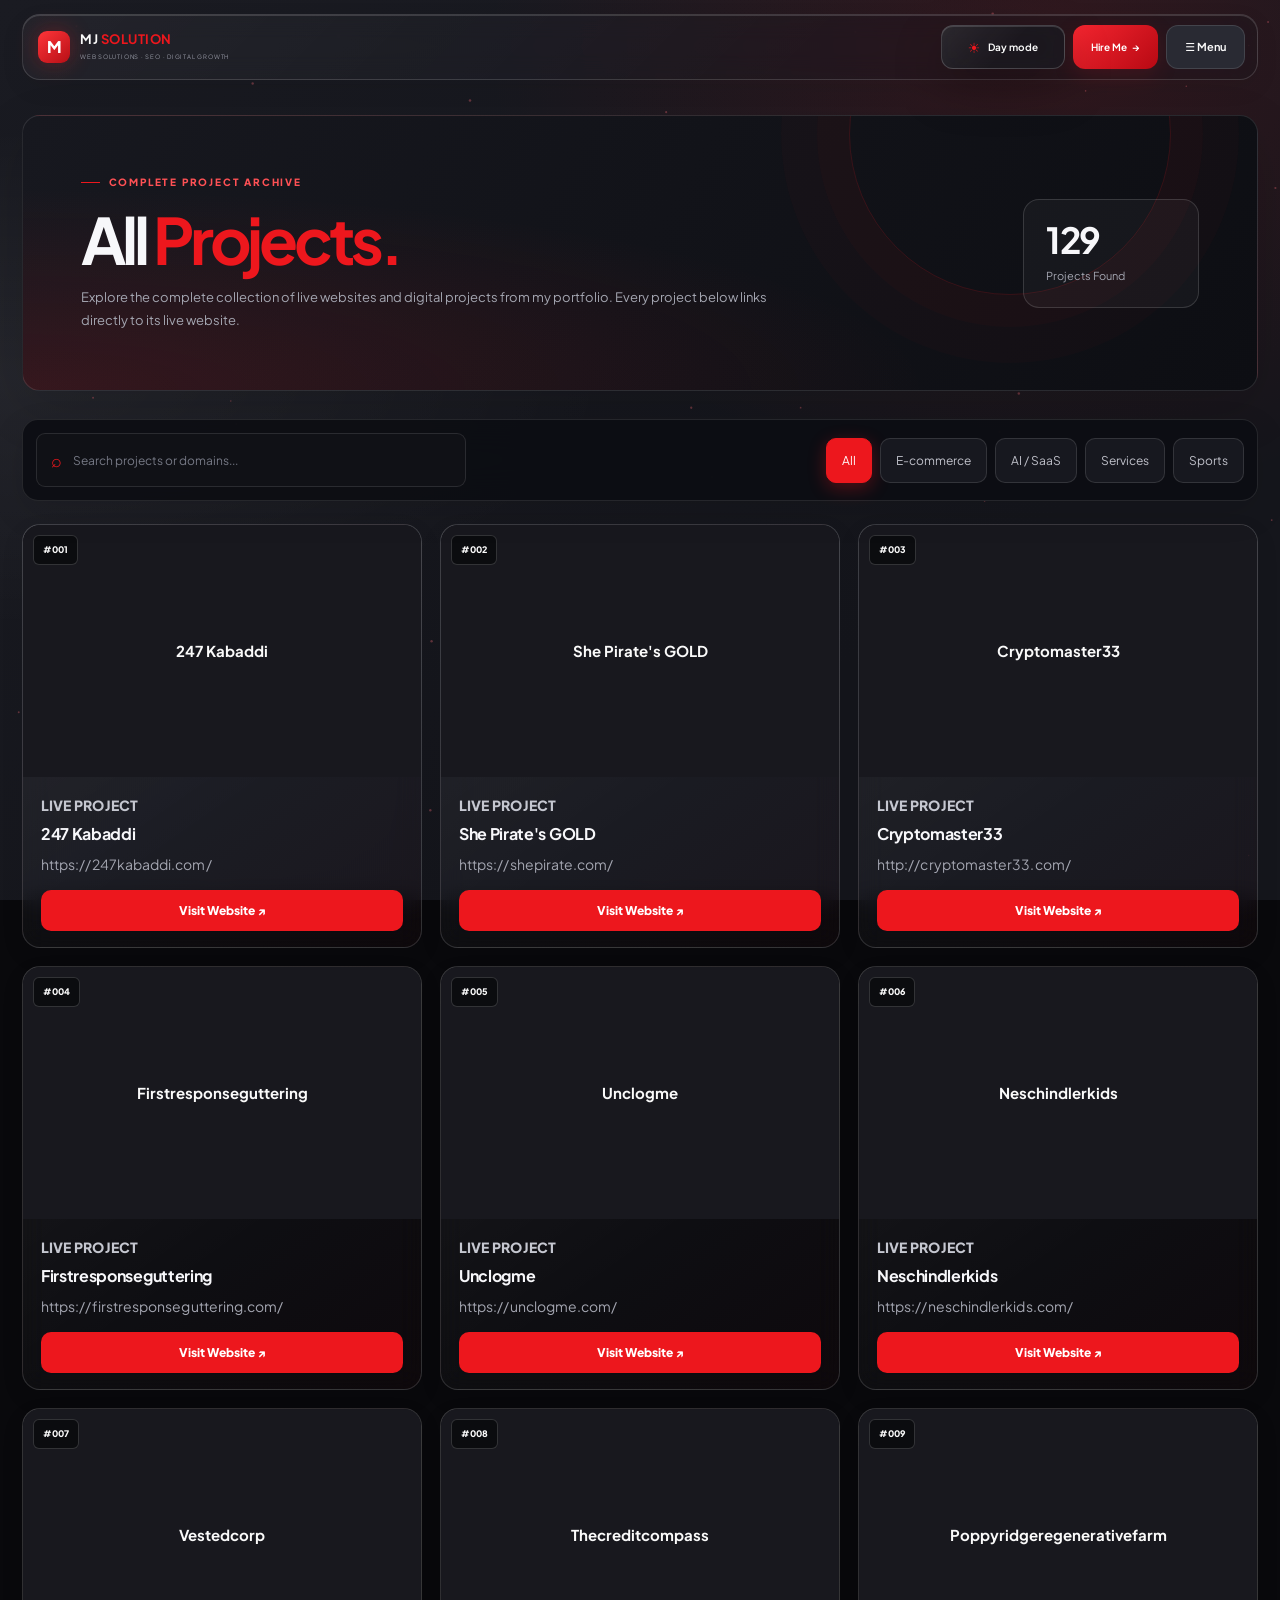
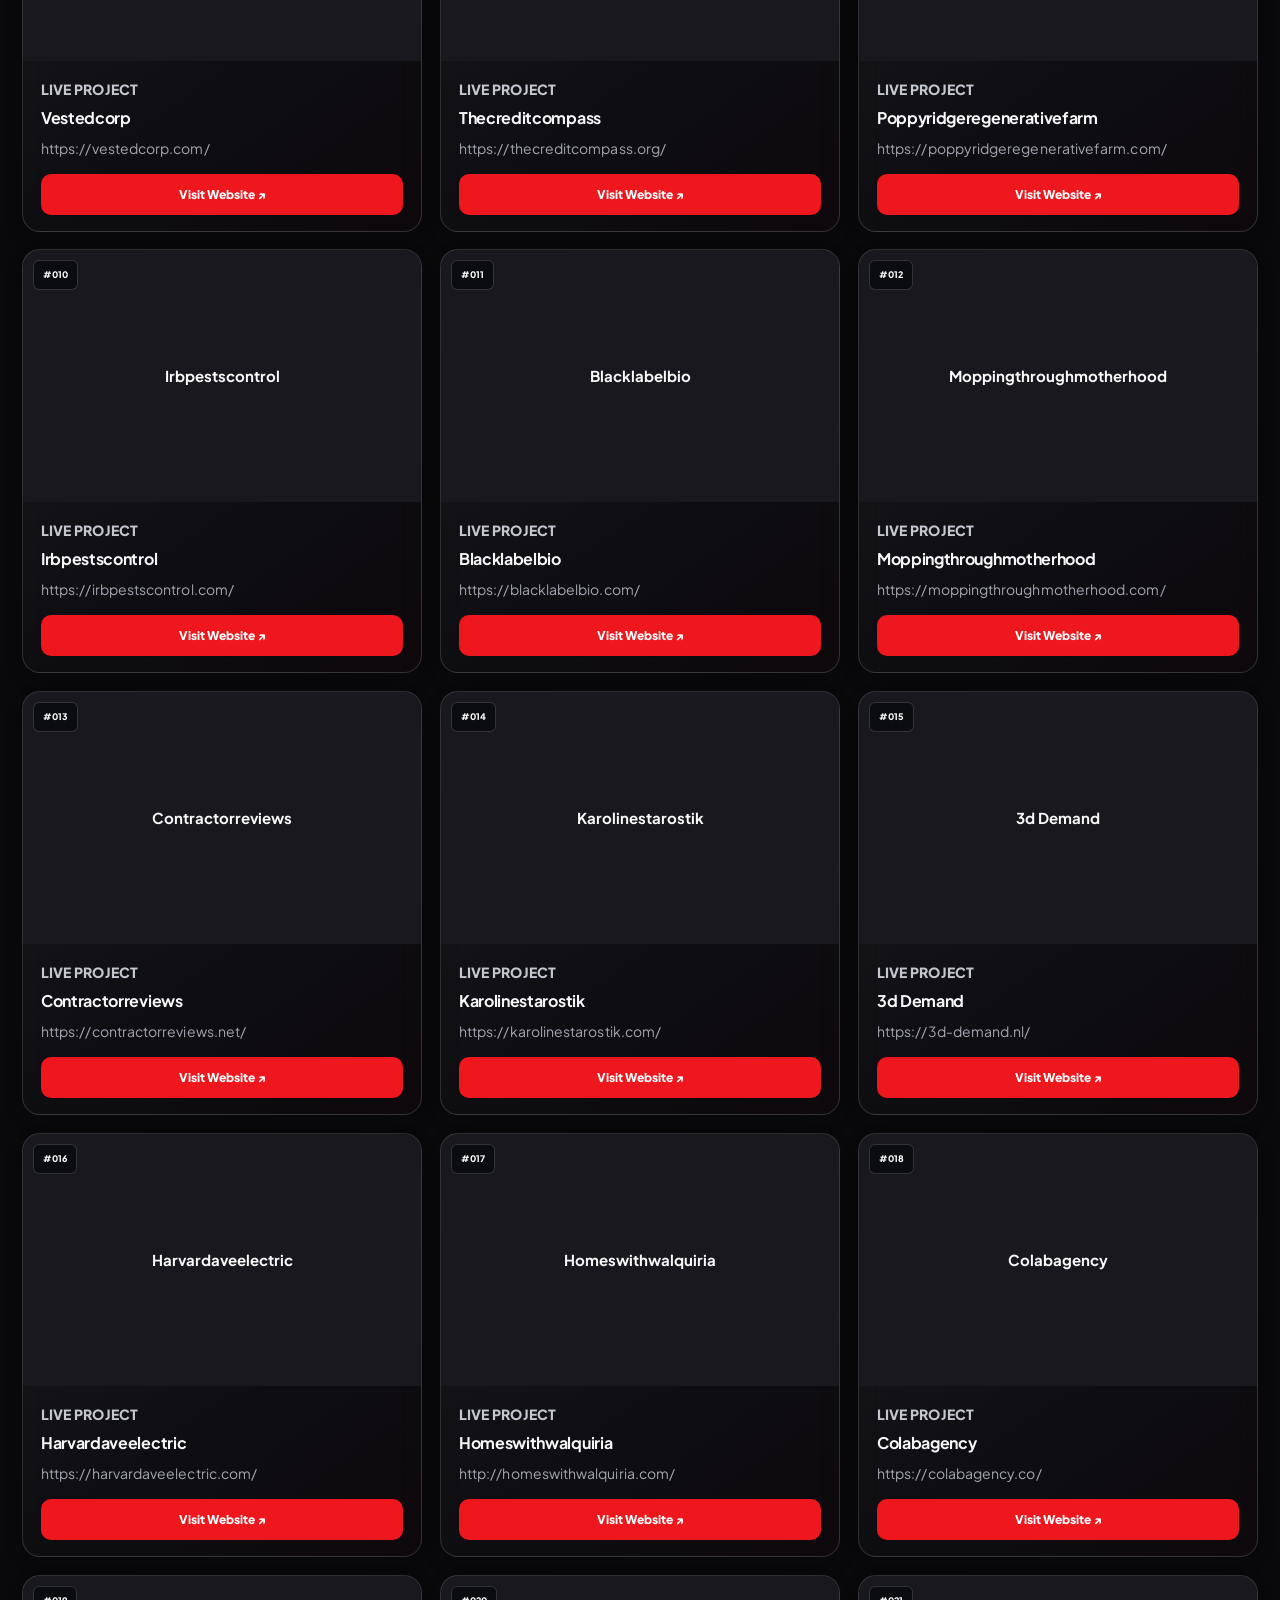
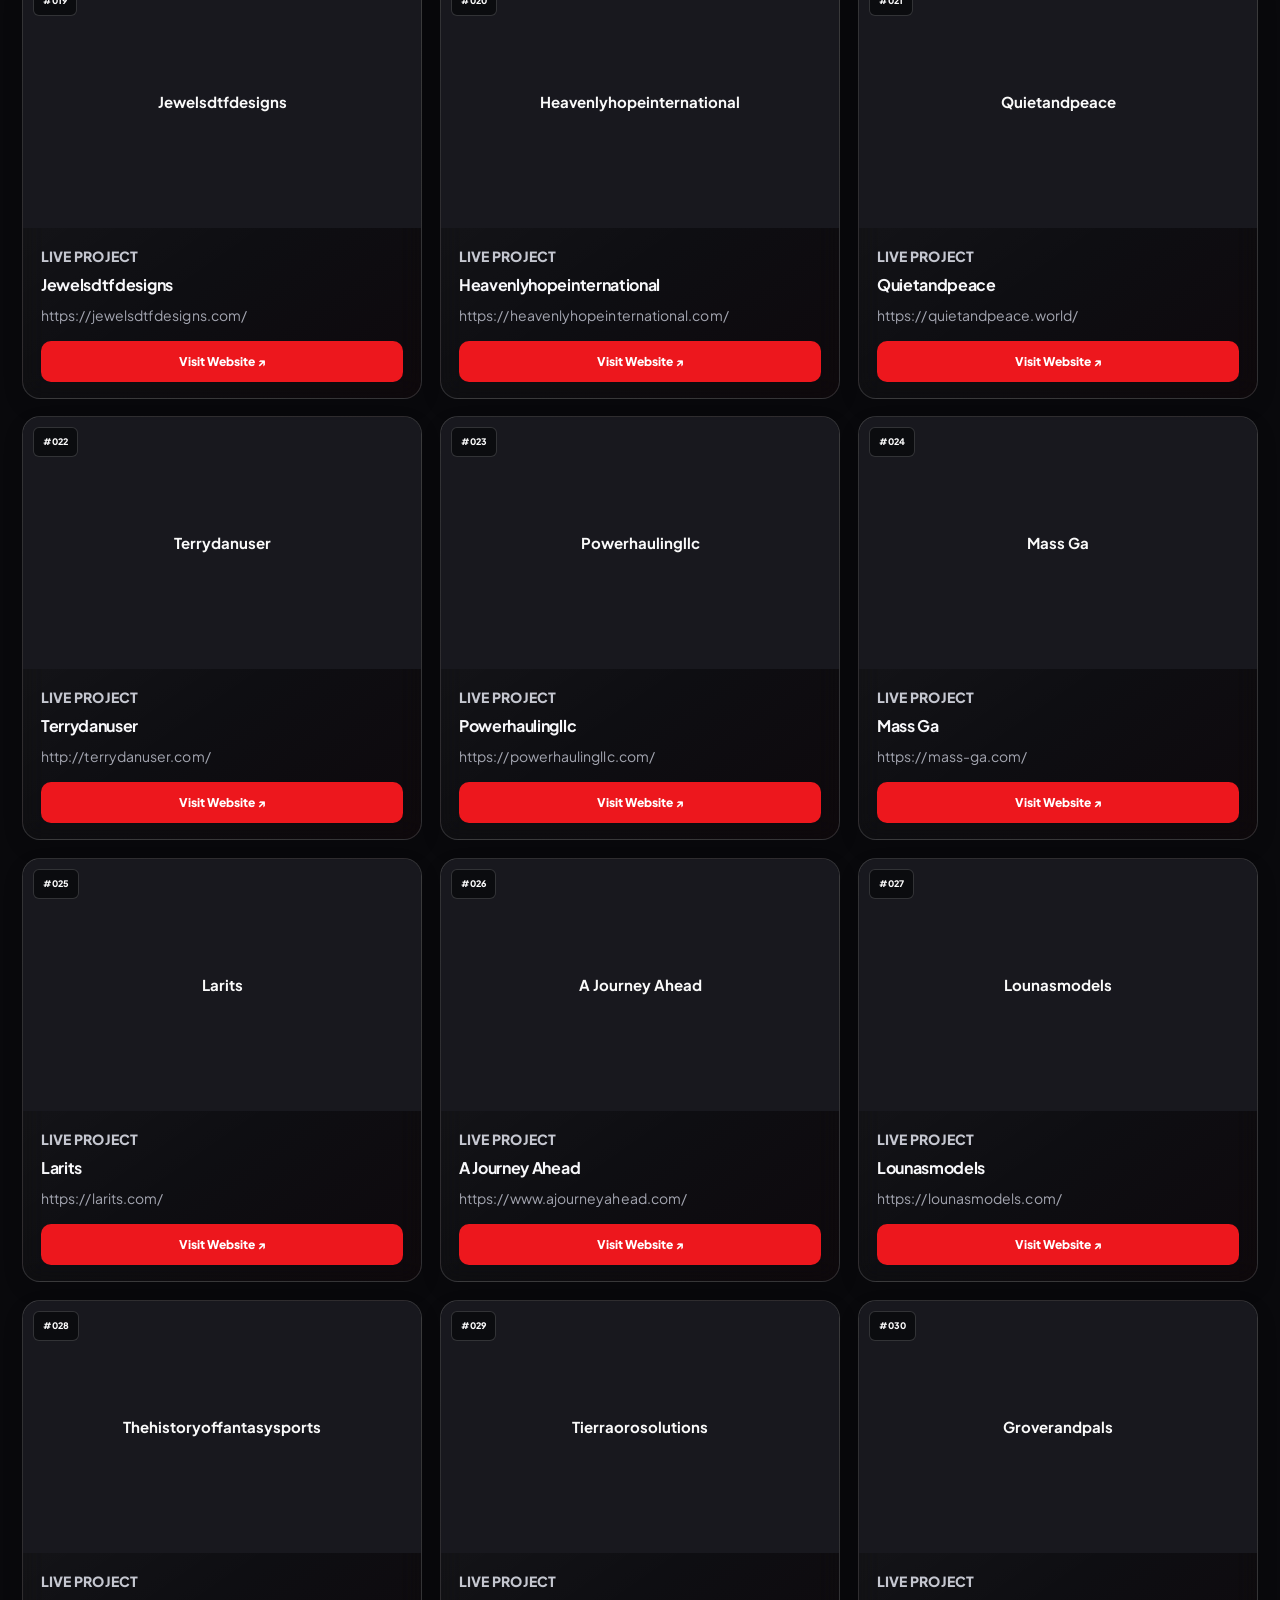
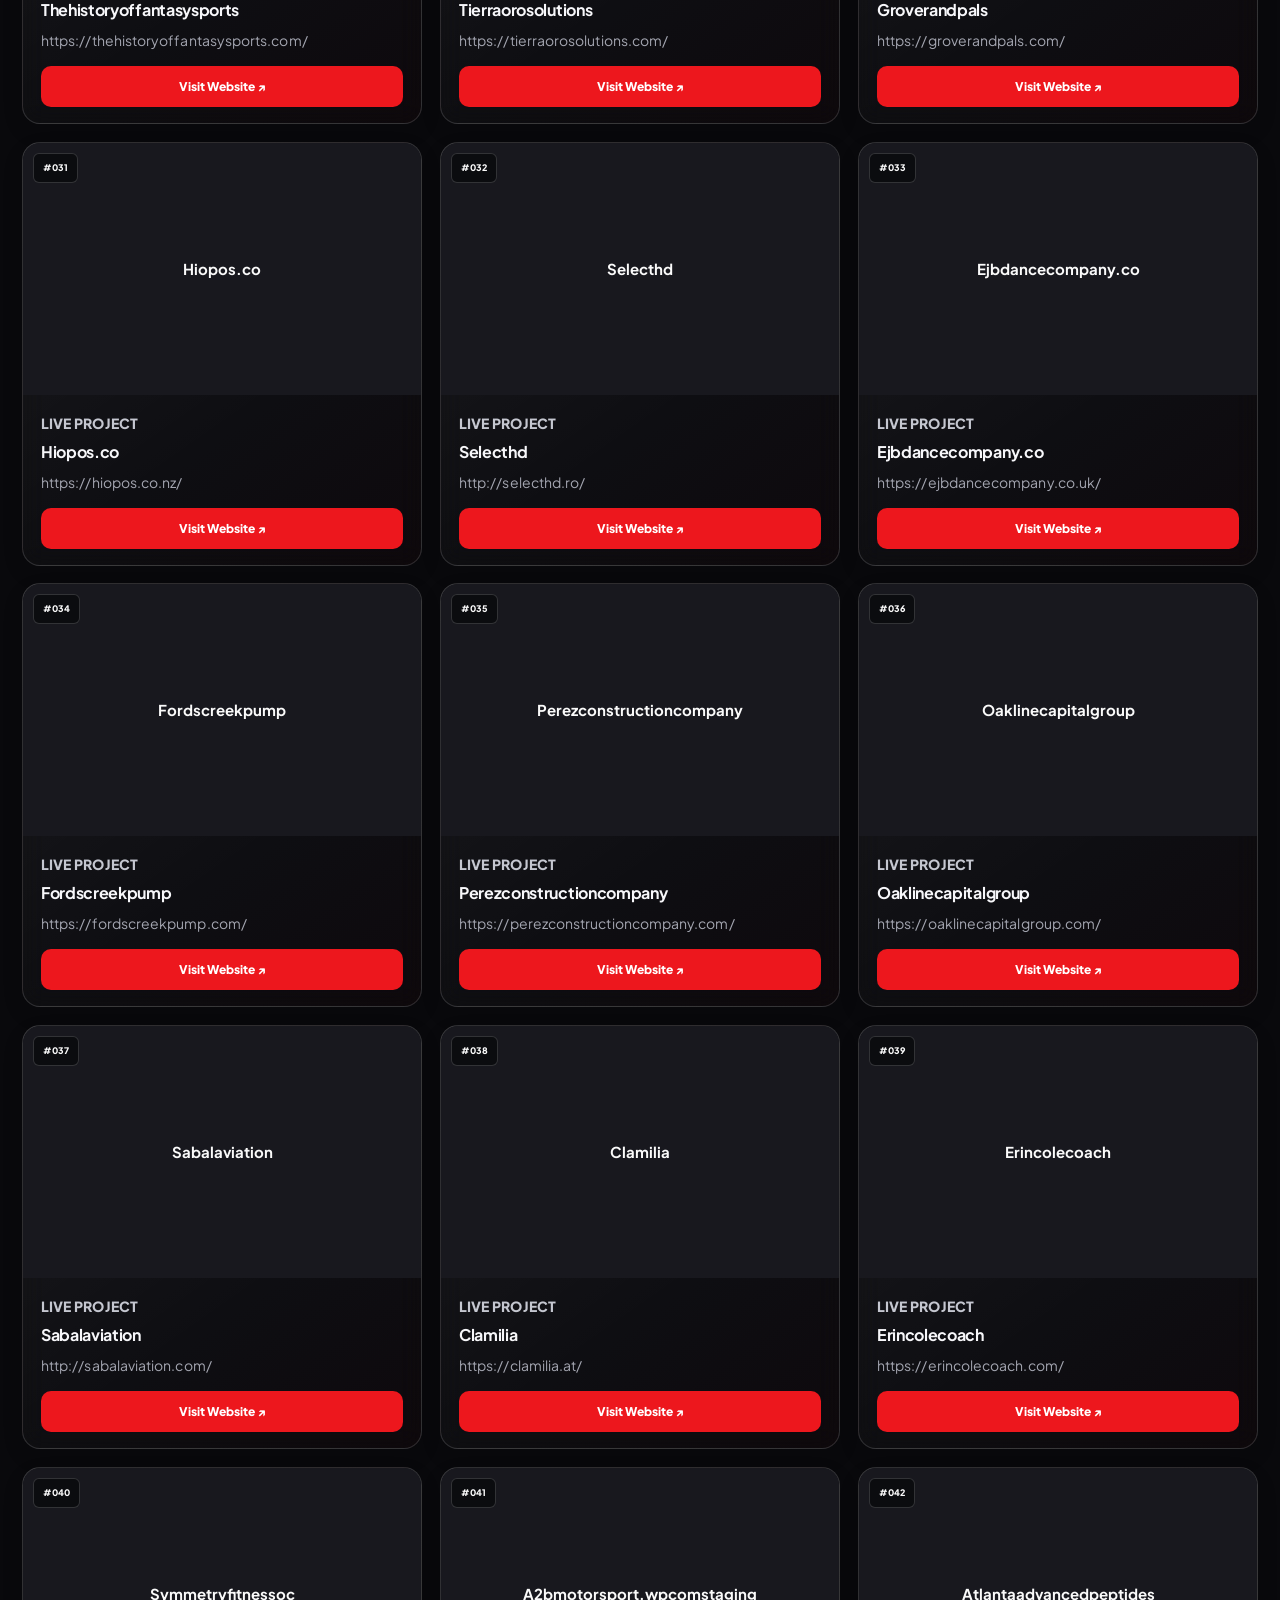
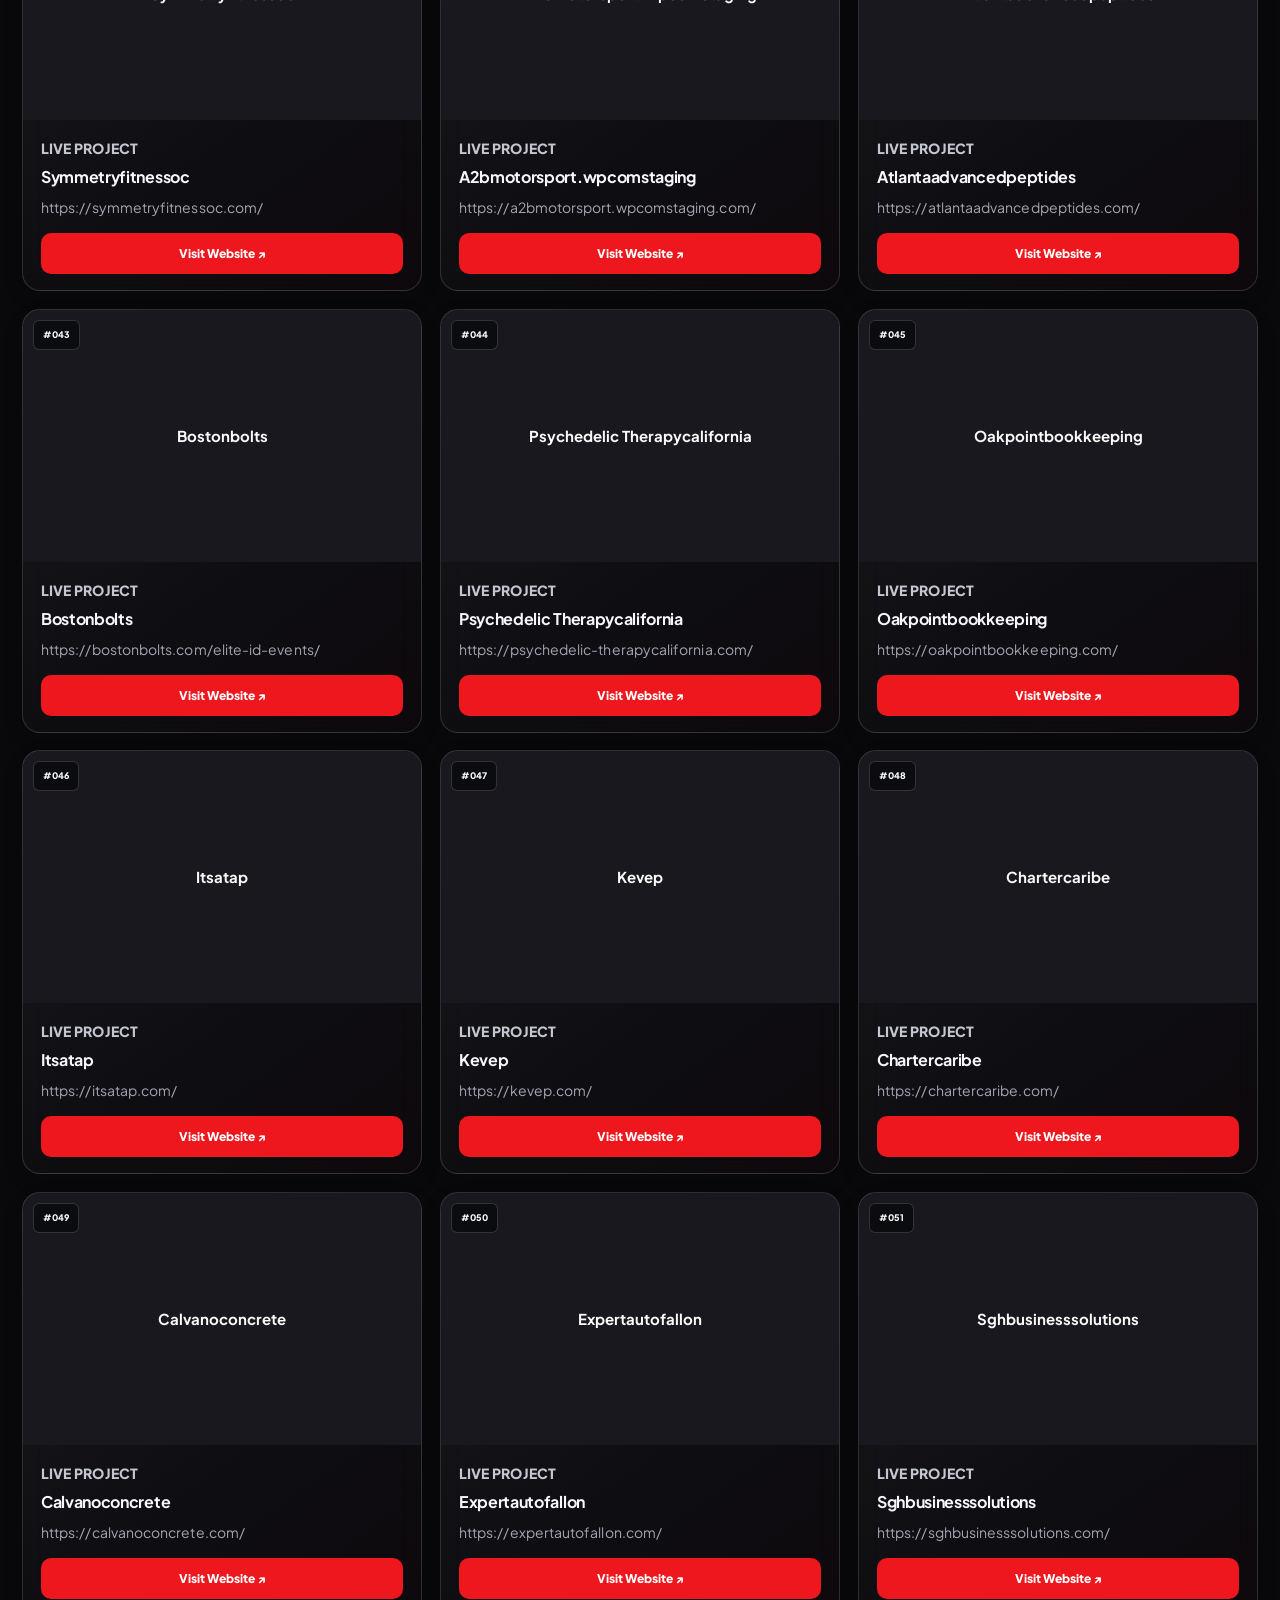
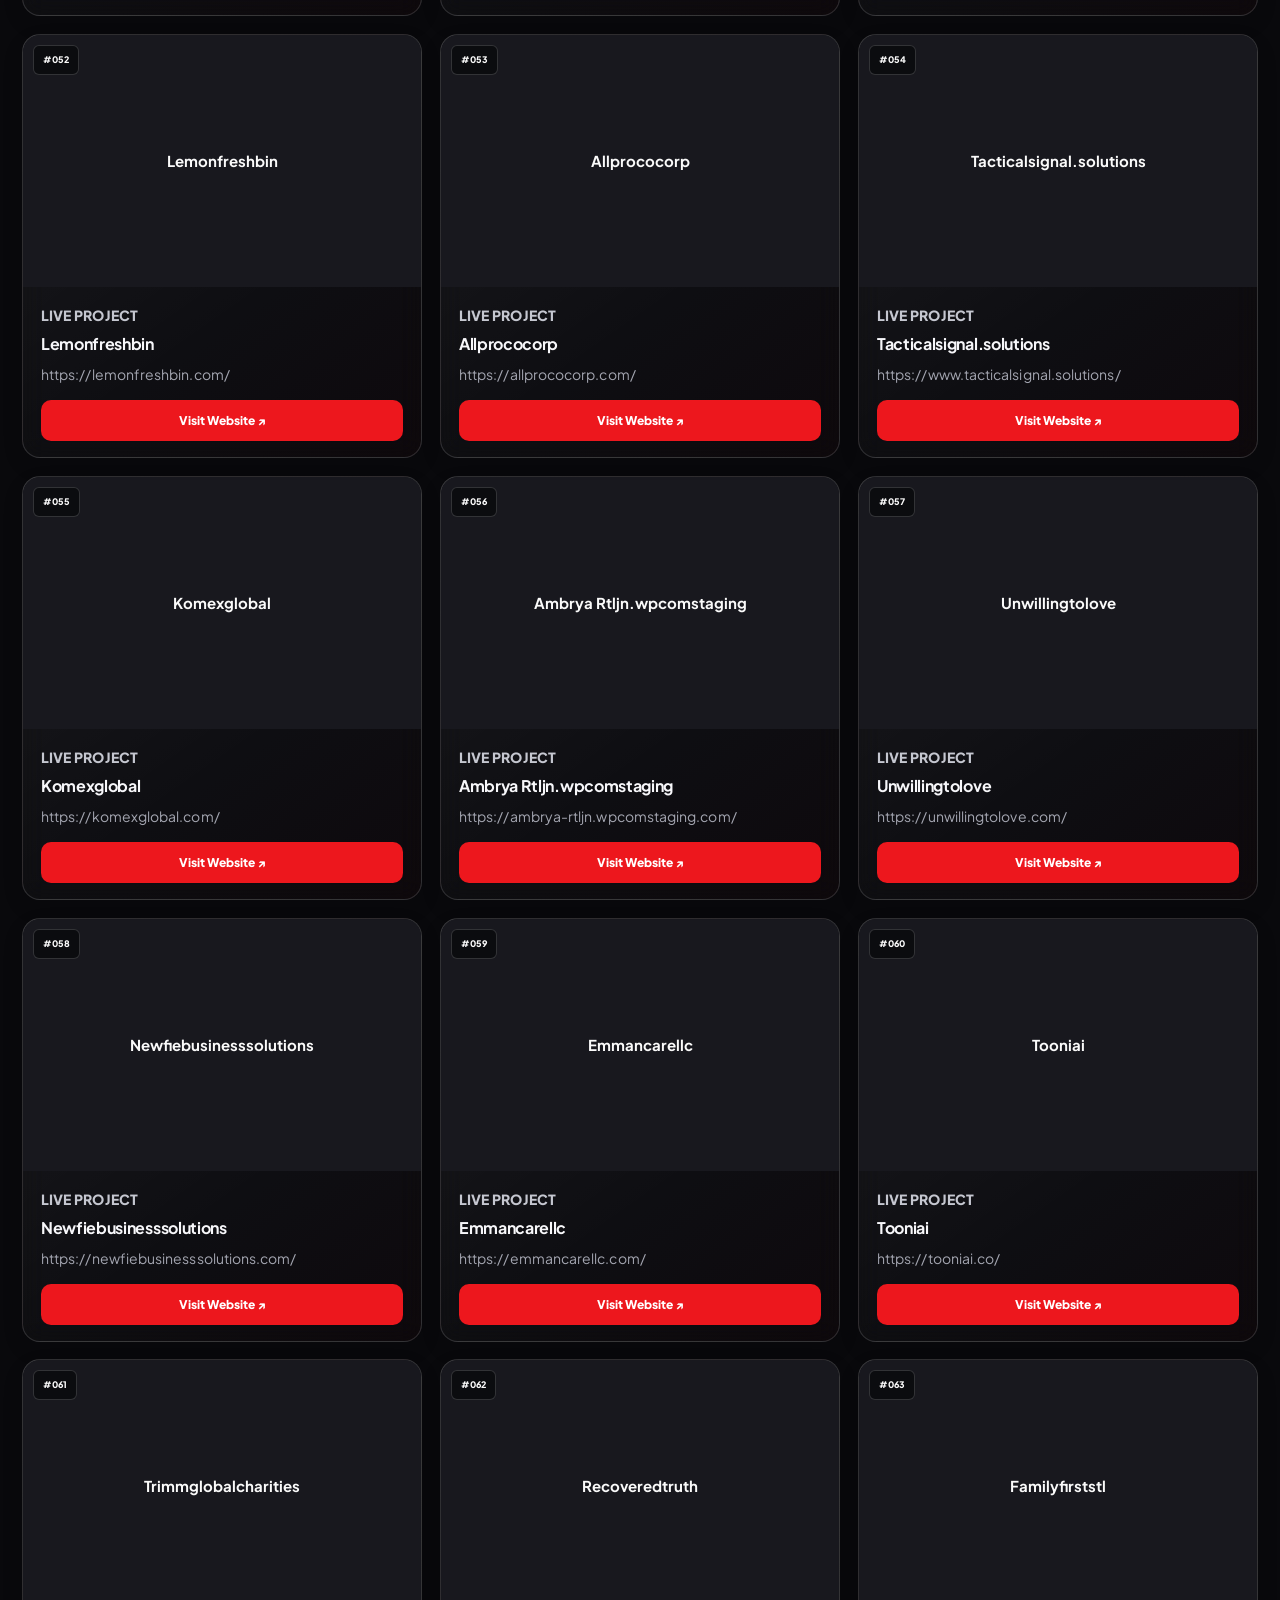
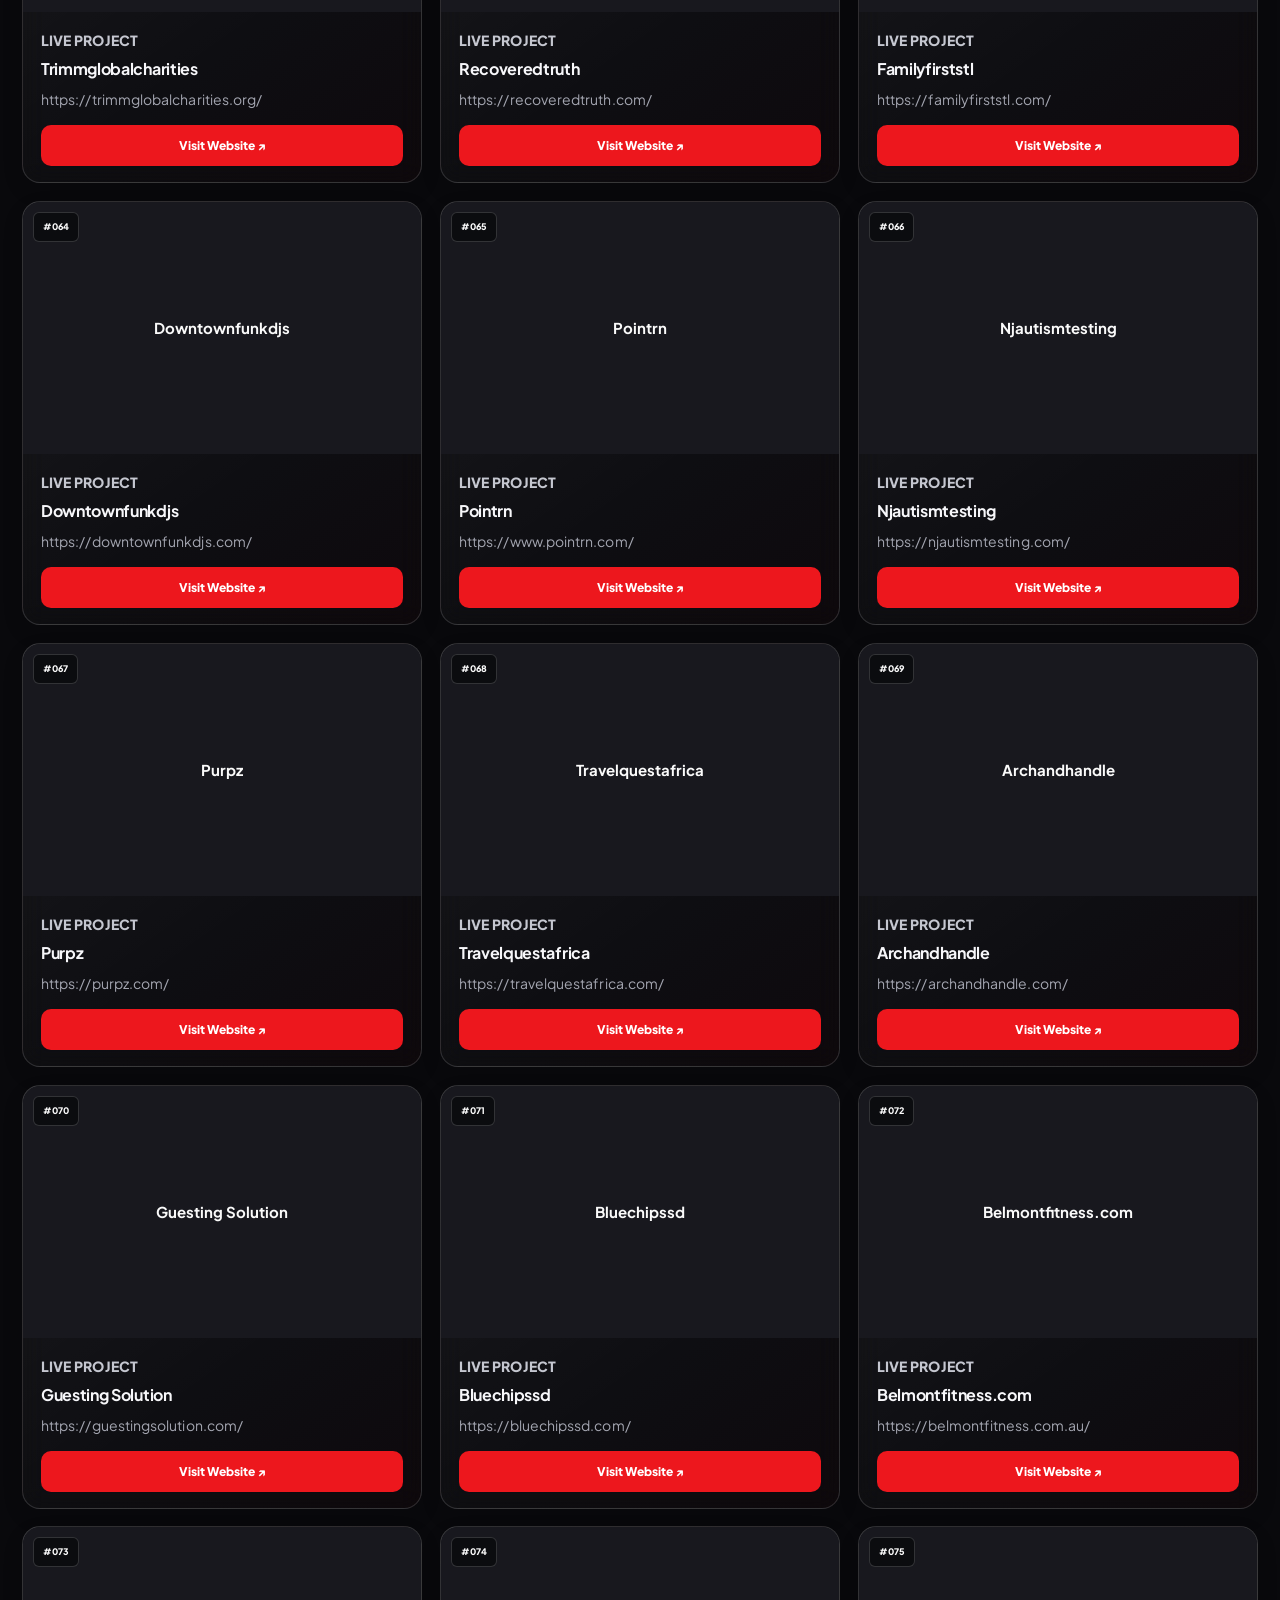
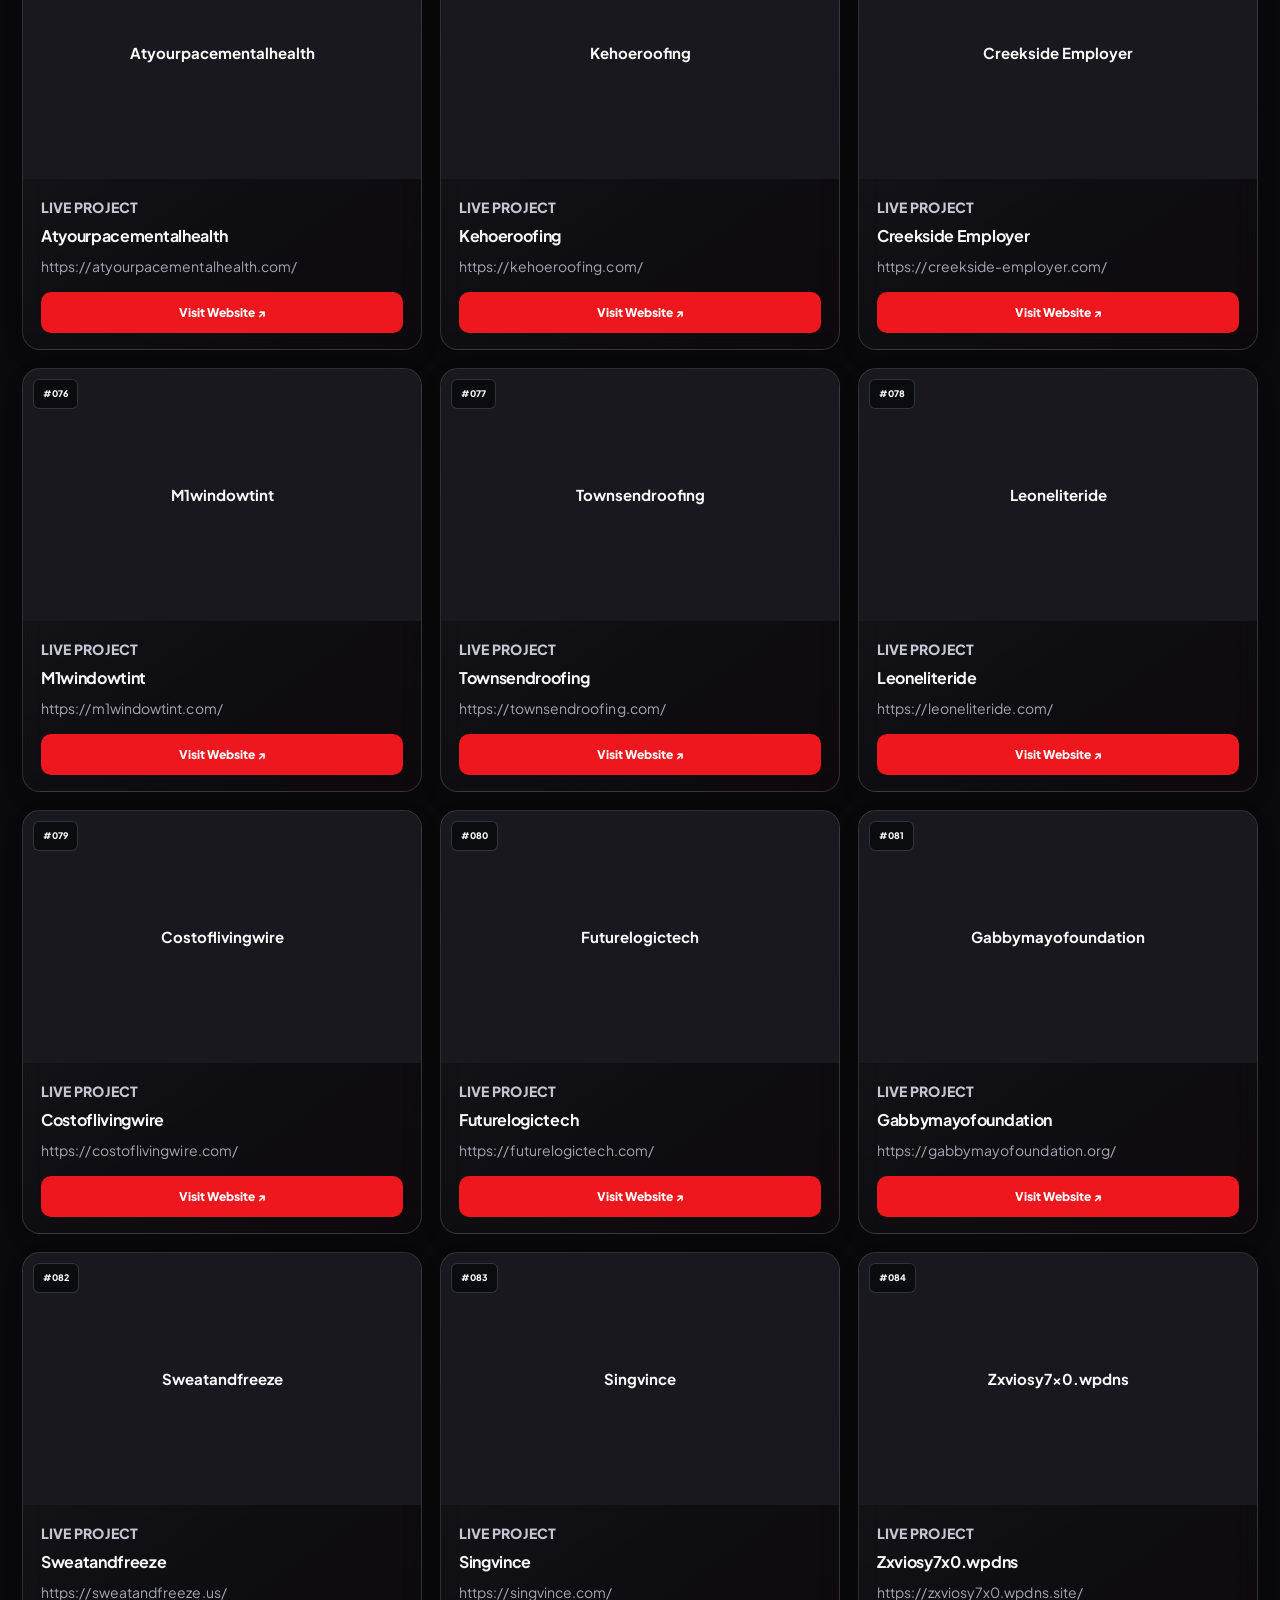
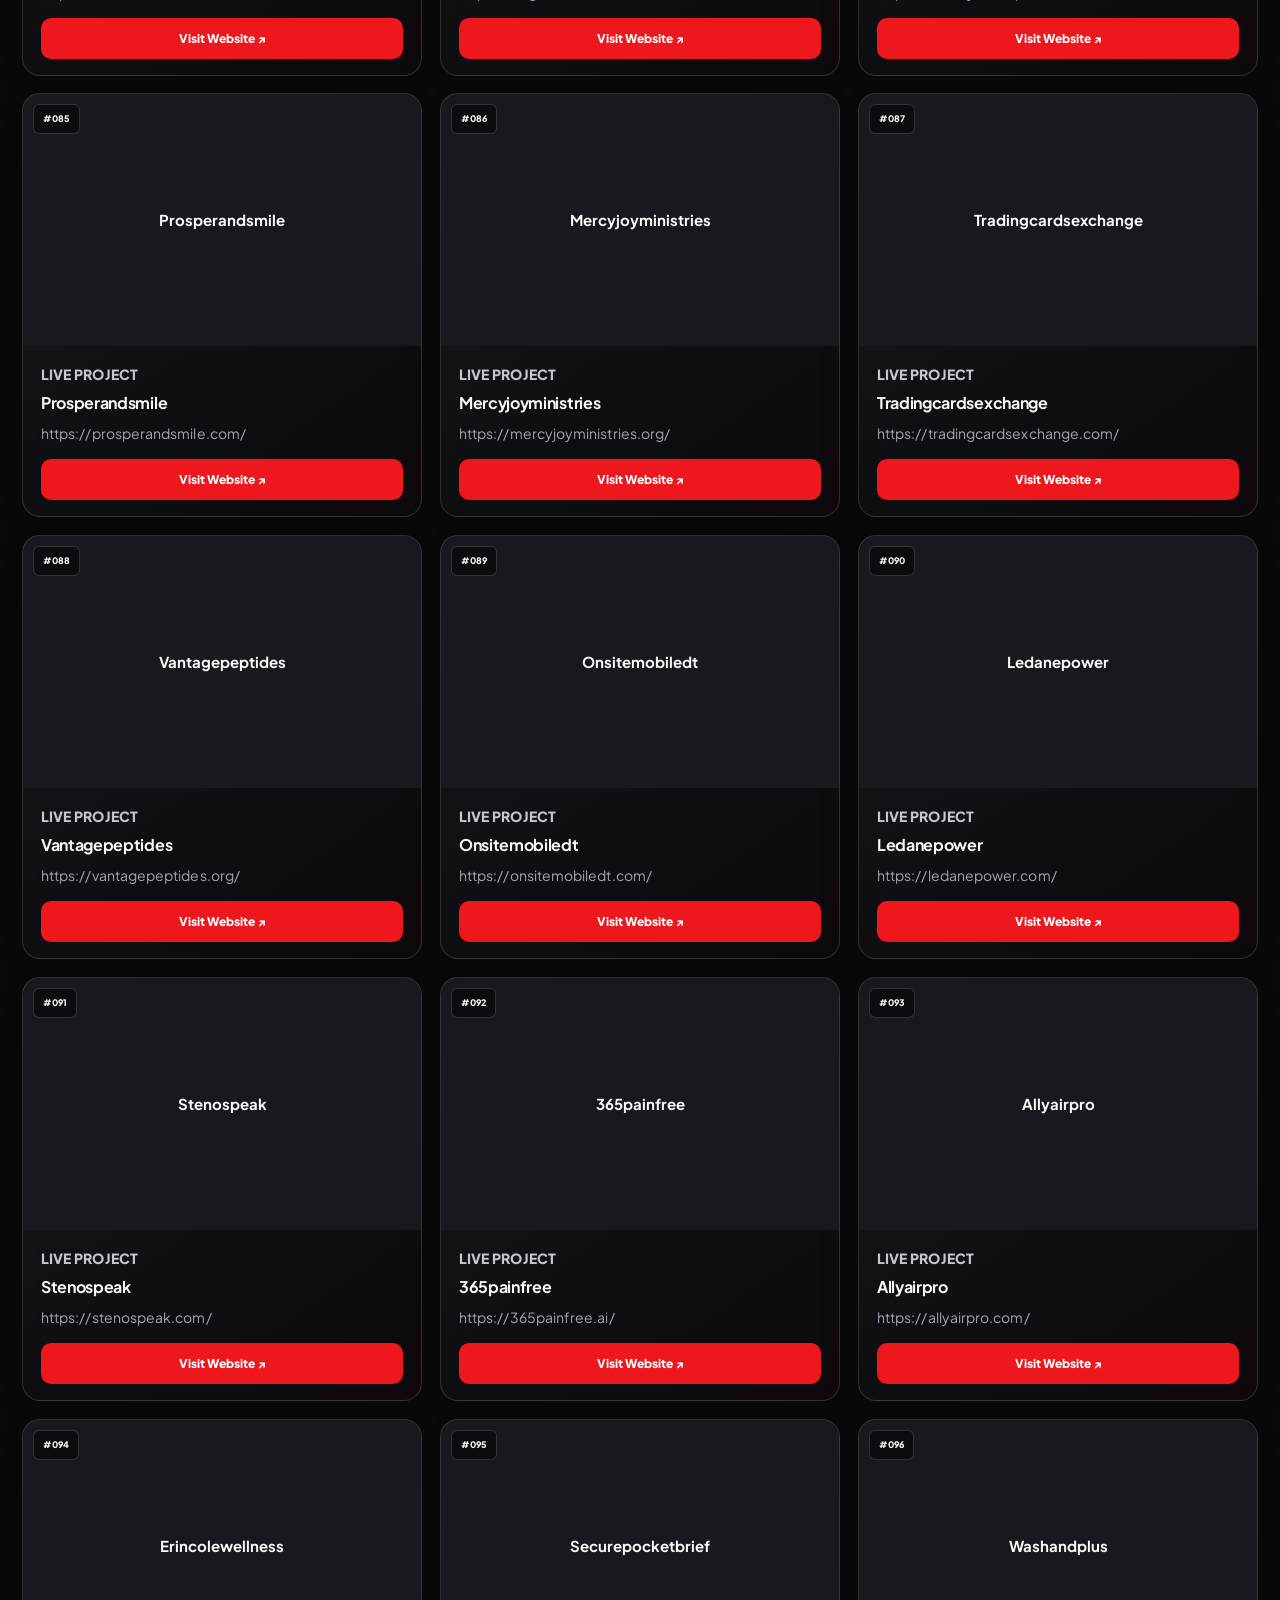
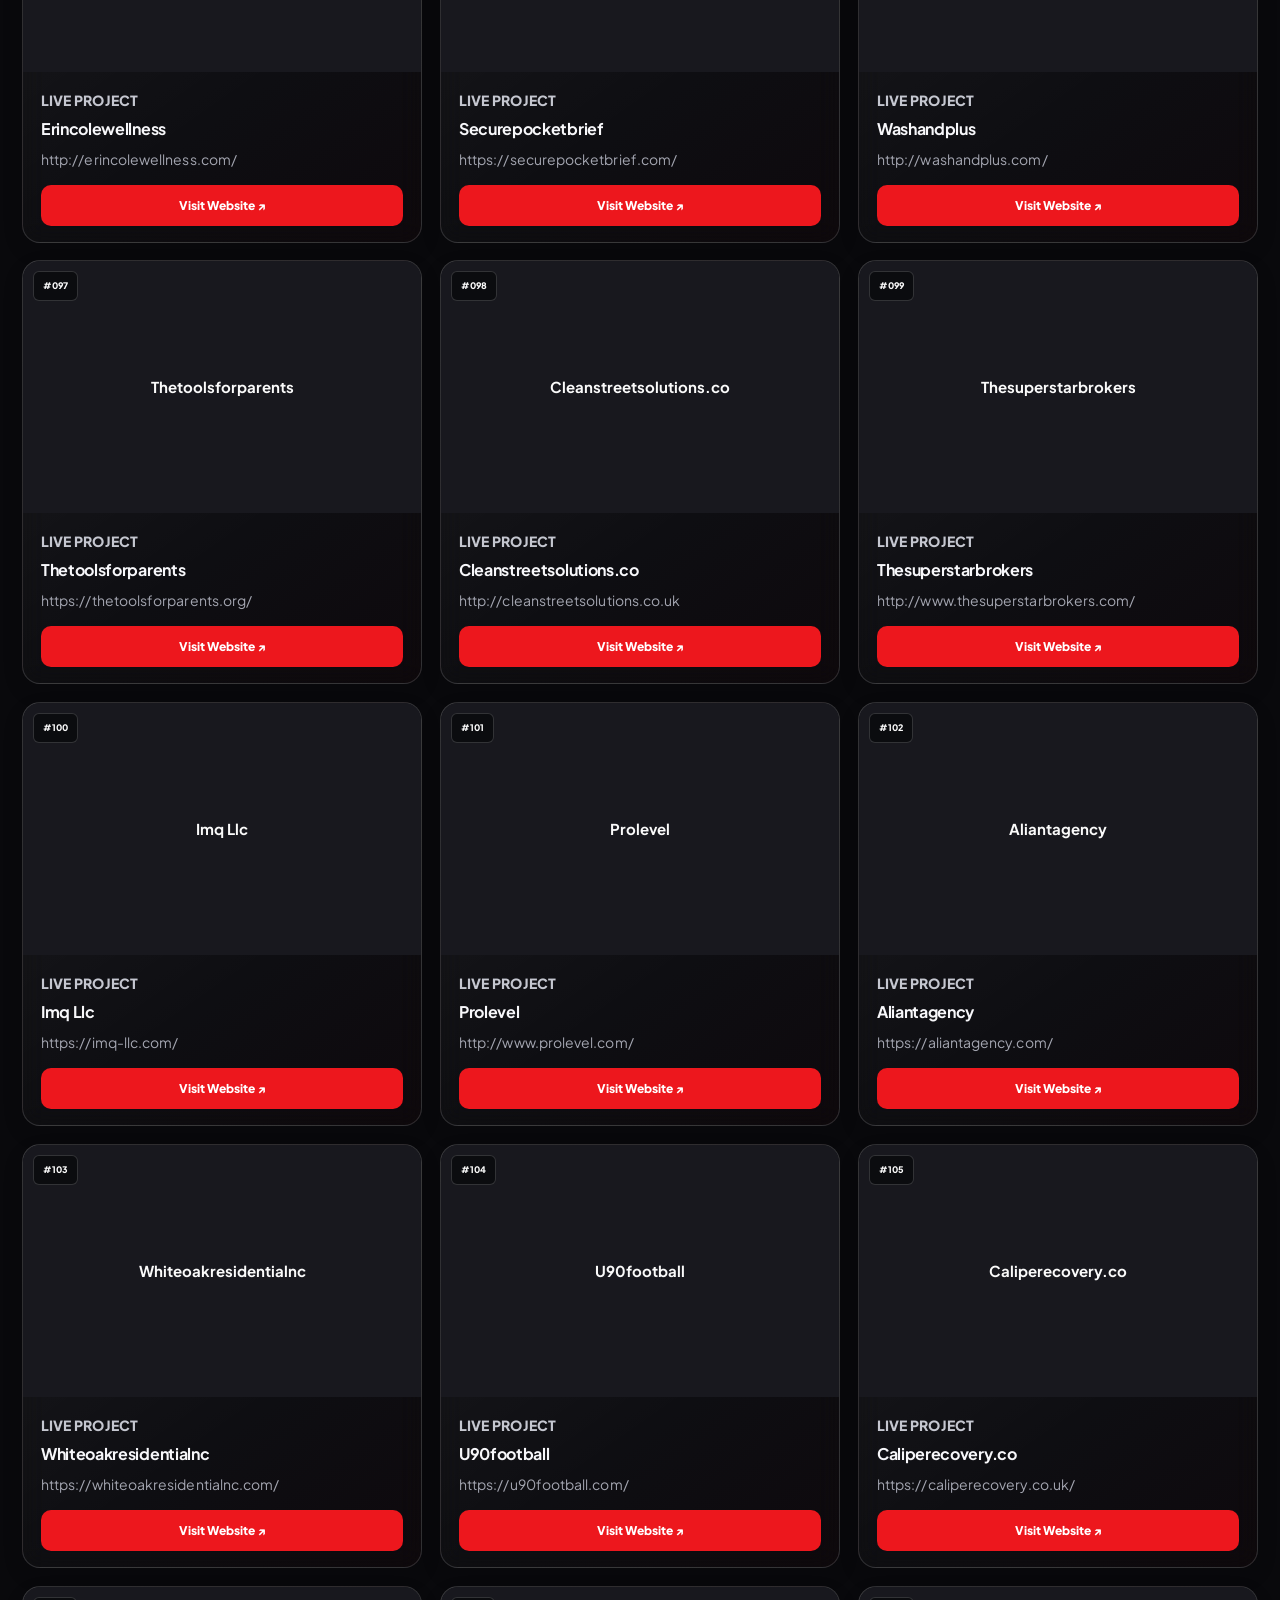
==== commit be0ad289: "Add files via upload" ====
--- a/projects.html
+++ b/projects.html
@@ -1,6 +1,6 @@
 <!DOCTYPE html>
 
-<html lang="en"><head><meta charset="utf-8"/><meta content="width=device-width, initial-scale=1.0" name="viewport"/><meta content="Complete project portfolio of MJ Solution — websites, web development, e-commerce, full-stack projects and SEO work." name="description"/><title>All Projects | MJ Solution</title><link href="https://fonts.googleapis.com" rel="preconnect"/><link crossorigin="" href="https://fonts.gstatic.com" rel="preconnect"/><link href="https://fonts.googleapis.com/css2?family=Inter:wght@400;500;600;700;800;900&amp;display=swap" rel="stylesheet"/><meta content="MJ Solution" name="author"/>
+<html lang="en"><head><meta charset="utf-8"/><meta content="width=device-width, initial-scale=1.0" name="viewport"/><meta content="Complete project portfolio of MJ Solution — websites, web development, e-commerce, full-stack projects and SEO work." name="description"/><title>All Projects | MJ Solution</title><link href="https://fonts.googleapis.com" rel="preconnect"/><link crossorigin="" href="https://fonts.gstatic.com" rel="preconnect"/><meta content="MJ Solution" name="author"/>
 <meta content="index, follow, max-image-preview:large" name="robots"/>
 <link href="assets/mj-solution-favicon.png" rel="icon" sizes="512x512" type="image/png"/>
 <link href="assets/apple-touch-icon.png" rel="apple-touch-icon" sizes="512x512"/>
@@ -19,400 +19,416 @@
 <meta content="All Projects | MJ Solution" name="twitter:title"/>
 <meta content="Explore the MJ Solution portfolio of web development, e-commerce, full-stack and SEO projects." name="twitter:description"/>
 <meta content="assets/mj-solution-share.jpg" name="twitter:image"/>
-<link href="style.css" rel="stylesheet"/><link href="projects.css" rel="stylesheet"/></head>
-<body>
-<header class="site-header"><a class="brand" href="index.html"><span class="brand-mark">J</span><span><strong>MJ <b>SOLUTION</b></strong><small>FULL-STACK DEVELOPER &amp; SEO EXPERT</small></span></a><nav class="nav"><a href="index.html#home">Home</a><a href="index.html#services">Services</a><a class="active" href="projects.html">All Projects</a><a href="index.html#skills">Skills</a><a href="index.html#seo">SEO</a><a href="index.html#contact">Contact</a></nav><a class="nav-cta" href="mailto:itofficial17@gmail.com?subject=Project%20Inquiry">Let's Work Together ↗</a><button aria-label="Menu" class="menu-toggle">☰</button></header>
-<main>
-<section class="projects-hero"><div><p class="eyebrow">COMPLETE PROJECT ARCHIVE</p><h1>All <span>Projects.</span></h1><p>Explore the complete collection of live websites and digital projects from my portfolio. Every project below links directly to its live website.</p></div><div class="count-box"><strong>129+</strong><span>Live Projects Listed</span></div></section>
-<section class="toolbar"><div class="search"><span>⌕</span><input id="search" placeholder="Search projects or domains..." type="search"/></div><div class="filters"><button class="filter active" data-filter="all">All</button><button class="filter" data-filter="ecommerce">E-commerce</button><button class="filter" data-filter="ai">AI / SaaS</button><button class="filter" data-filter="services">Services</button><button class="filter" data-filter="sports">Sports</button></div></section>
+<link href="style.css" rel="stylesheet"/><link href="projects.css" rel="stylesheet"/><script>document.documentElement.dataset.theme = "dark";</script>
+<link href="enhancements.css" rel="stylesheet"/><script defer="True" src="enhancements.js"></script></head>
+<body data-theme="dark"><a class="skip-link" href="#main-content">Skip to content</a>
+<header class="site-header">
+<a aria-label="MJ Solution home" class="brand" href="index.html#home"><span class="brand-mark">M</span><span><strong>MJ <b>SOLUTION</b></strong><small>WEB SOLUTIONS · SEO · DIGITAL GROWTH</small></span></a>
+<nav aria-label="Main navigation" class="nav" id="primary-nav"><a class="active" href="index.html#home">Home</a><a href="index.html#about">About</a><a href="index.html#industries">Industries</a><a href="index.html#services">Services</a><a href="index.html#approach">Experience</a><a class="active" href="projects.html">Work</a><a href="index.html#testimonials">Reviews</a><a href="index.html#skills">Stack</a><a href="index.html#contact">Contact</a></nav>
+<button aria-label="Switch to day mode" aria-pressed="false" class="theme-toggle" title="Switch to day mode" type="button"><span aria-hidden="true" class="theme-toggle-icon">☀</span><span class="theme-toggle-label">Day mode</span></button>
+<a class="nav-cta" href="mailto:marketing.mjsolutions@gmail.com?subject=Project%20Inquiry">Hire Me <span>→</span></a>
+<button aria-controls="primary-nav" aria-expanded="false" aria-label="Toggle navigation" class="menu-toggle" type="button">☰ Menu</button>
+</header>
+<main id="main-content" tabindex="-1">
+<section class="projects-hero"><div><p class="eyebrow">COMPLETE PROJECT ARCHIVE</p><h1>All <span>Projects.</span></h1><p>Explore the complete collection of live websites and digital projects from my portfolio. Every project below links directly to its live website.</p></div><div aria-live="polite" class="count-box"><strong class="count-number">129</strong><span class="projects-count">Projects Listed</span></div></section>
+<section class="toolbar"><div class="search"><span>⌕</span><input aria-label="Search projects by name or domain" id="search" placeholder="Search projects or domains..." type="search"/></div><div class="filters"><button aria-pressed="true" class="filter active" data-filter="all">All</button><button aria-pressed="false" class="filter" data-filter="ecommerce">E-commerce</button><button aria-pressed="false" class="filter" data-filter="ai">AI / SaaS</button><button aria-pressed="false" class="filter" data-filter="services">Services</button><button aria-pressed="false" class="filter" data-filter="sports">Sports</button></div></section>
 <section class="all-projects"><div class="project-grid" id="projectGrid"><article class="project-card" data-category="website sports" data-name="247 kabaddi">
-<div class="shot-wrap"><img alt="Screenshot of 247 Kabaddi website" decoding="async" loading="lazy" onerror="this.closest('.project-card').remove(); if(window.updateProjectCount) window.updateProjectCount();" referrerpolicy="no-referrer" src="https://s.wordpress.com/mshots/v1/https%3A%2F%2F247kabaddi.com%2F?w=1400&amp;h=900"/><div class="shot-fallback">247 Kabaddi</div><span class="project-no">#001</span></div>
+<div class="shot-wrap"><img alt="Screenshot of 247 Kabaddi website" decoding="async" loading="lazy" referrerpolicy="no-referrer" src="https://s.wordpress.com/mshots/v1/https%3A%2F%2F247kabaddi.com%2F?w=1400&amp;h=900"/><div class="shot-fallback">247 Kabaddi</div><span class="project-no">#001</span></div>
 <div class="project-info"><div><p class="project-type">LIVE PROJECT</p><h3>247 Kabaddi</h3><p class="url">https://247kabaddi.com/</p></div><a class="live-btn" href="https://247kabaddi.com/" rel="noopener" target="_blank">Visit Website ↗</a></div>
 </article><article class="project-card" data-category="website" data-name="she pirate's gold">
-<div class="shot-wrap"><img alt="Screenshot of She Pirate's GOLD website" decoding="async" loading="lazy" onerror="this.closest('.project-card').remove(); if(window.updateProjectCount) window.updateProjectCount();" referrerpolicy="no-referrer" src="https://s.wordpress.com/mshots/v1/https%3A%2F%2Fshepirate.com%2F?w=1400&amp;h=900"/><div class="shot-fallback">She Pirate's GOLD</div><span class="project-no">#002</span></div>
+<div class="shot-wrap"><img alt="Screenshot of She Pirate's GOLD website" decoding="async" loading="lazy" referrerpolicy="no-referrer" src="https://s.wordpress.com/mshots/v1/https%3A%2F%2Fshepirate.com%2F?w=1400&amp;h=900"/><div class="shot-fallback">She Pirate's GOLD</div><span class="project-no">#002</span></div>
 <div class="project-info"><div><p class="project-type">LIVE PROJECT</p><h3>She Pirate's GOLD</h3><p class="url">https://shepirate.com/</p></div><a class="live-btn" href="https://shepirate.com/" rel="noopener" target="_blank">Visit Website ↗</a></div>
 </article><article class="project-card" data-category="website" data-name="cryptomaster33">
-<div class="shot-wrap"><img alt="Screenshot of Cryptomaster33 website" decoding="async" loading="lazy" onerror="this.closest('.project-card').remove(); if(window.updateProjectCount) window.updateProjectCount();" referrerpolicy="no-referrer" src="https://s.wordpress.com/mshots/v1/http%3A%2F%2Fcryptomaster33.com%2F?w=1400&amp;h=900"/><div class="shot-fallback">Cryptomaster33</div><span class="project-no">#003</span></div>
+<div class="shot-wrap"><img alt="Screenshot of Cryptomaster33 website" decoding="async" loading="lazy" referrerpolicy="no-referrer" src="https://s.wordpress.com/mshots/v1/http%3A%2F%2Fcryptomaster33.com%2F?w=1400&amp;h=900"/><div class="shot-fallback">Cryptomaster33</div><span class="project-no">#003</span></div>
 <div class="project-info"><div><p class="project-type">LIVE PROJECT</p><h3>Cryptomaster33</h3><p class="url">http://cryptomaster33.com/</p></div><a class="live-btn" href="http://cryptomaster33.com/" rel="noopener" target="_blank">Visit Website ↗</a></div>
 </article><article class="project-card" data-category="website services" data-name="firstresponseguttering">
-<div class="shot-wrap"><img alt="Screenshot of Firstresponseguttering website" decoding="async" loading="lazy" onerror="this.closest('.project-card').remove(); if(window.updateProjectCount) window.updateProjectCount();" referrerpolicy="no-referrer" src="https://s.wordpress.com/mshots/v1/https%3A%2F%2Ffirstresponseguttering.com%2F?w=1400&amp;h=900"/><div class="shot-fallback">Firstresponseguttering</div><span class="project-no">#004</span></div>
+<div class="shot-wrap"><img alt="Screenshot of Firstresponseguttering website" decoding="async" loading="lazy" referrerpolicy="no-referrer" src="https://s.wordpress.com/mshots/v1/https%3A%2F%2Ffirstresponseguttering.com%2F?w=1400&amp;h=900"/><div class="shot-fallback">Firstresponseguttering</div><span class="project-no">#004</span></div>
 <div class="project-info"><div><p class="project-type">LIVE PROJECT</p><h3>Firstresponseguttering</h3><p class="url">https://firstresponseguttering.com/</p></div><a class="live-btn" href="https://firstresponseguttering.com/" rel="noopener" target="_blank">Visit Website ↗</a></div>
 </article><article class="project-card" data-category="website" data-name="unclogme">
-<div class="shot-wrap"><img alt="Screenshot of Unclogme website" decoding="async" loading="lazy" onerror="this.closest('.project-card').remove(); if(window.updateProjectCount) window.updateProjectCount();" referrerpolicy="no-referrer" src="https://s.wordpress.com/mshots/v1/https%3A%2F%2Funclogme.com%2F?w=1400&amp;h=900"/><div class="shot-fallback">Unclogme</div><span class="project-no">#005</span></div>
+<div class="shot-wrap"><img alt="Screenshot of Unclogme website" decoding="async" loading="lazy" referrerpolicy="no-referrer" src="https://s.wordpress.com/mshots/v1/https%3A%2F%2Funclogme.com%2F?w=1400&amp;h=900"/><div class="shot-fallback">Unclogme</div><span class="project-no">#005</span></div>
 <div class="project-info"><div><p class="project-type">LIVE PROJECT</p><h3>Unclogme</h3><p class="url">https://unclogme.com/</p></div><a class="live-btn" href="https://unclogme.com/" rel="noopener" target="_blank">Visit Website ↗</a></div>
 </article><article class="project-card" data-category="website" data-name="neschindlerkids">
-<div class="shot-wrap"><img alt="Screenshot of Neschindlerkids website" decoding="async" loading="lazy" onerror="this.closest('.project-card').remove(); if(window.updateProjectCount) window.updateProjectCount();" referrerpolicy="no-referrer" src="https://s.wordpress.com/mshots/v1/https%3A%2F%2Fneschindlerkids.com%2F?w=1400&amp;h=900"/><div class="shot-fallback">Neschindlerkids</div><span class="project-no">#006</span></div>
+<div class="shot-wrap"><img alt="Screenshot of Neschindlerkids website" decoding="async" loading="lazy" referrerpolicy="no-referrer" src="https://s.wordpress.com/mshots/v1/https%3A%2F%2Fneschindlerkids.com%2F?w=1400&amp;h=900"/><div class="shot-fallback">Neschindlerkids</div><span class="project-no">#006</span></div>
 <div class="project-info"><div><p class="project-type">LIVE PROJECT</p><h3>Neschindlerkids</h3><p class="url">https://neschindlerkids.com/</p></div><a class="live-btn" href="https://neschindlerkids.com/" rel="noopener" target="_blank">Visit Website ↗</a></div>
 </article><article class="project-card" data-category="website" data-name="vestedcorp">
-<div class="shot-wrap"><img alt="Screenshot of Vestedcorp website" decoding="async" loading="lazy" onerror="this.closest('.project-card').remove(); if(window.updateProjectCount) window.updateProjectCount();" referrerpolicy="no-referrer" src="https://s.wordpress.com/mshots/v1/https%3A%2F%2Fvestedcorp.com%2F?w=1400&amp;h=900"/><div class="shot-fallback">Vestedcorp</div><span class="project-no">#007</span></div>
+<div class="shot-wrap"><img alt="Screenshot of Vestedcorp website" decoding="async" loading="lazy" referrerpolicy="no-referrer" src="https://s.wordpress.com/mshots/v1/https%3A%2F%2Fvestedcorp.com%2F?w=1400&amp;h=900"/><div class="shot-fallback">Vestedcorp</div><span class="project-no">#007</span></div>
 <div class="project-info"><div><p class="project-type">LIVE PROJECT</p><h3>Vestedcorp</h3><p class="url">https://vestedcorp.com/</p></div><a class="live-btn" href="https://vestedcorp.com/" rel="noopener" target="_blank">Visit Website ↗</a></div>
 </article><article class="project-card" data-category="website" data-name="thecreditcompass">
-<div class="shot-wrap"><img alt="Screenshot of Thecreditcompass website" decoding="async" loading="lazy" onerror="this.closest('.project-card').remove(); if(window.updateProjectCount) window.updateProjectCount();" referrerpolicy="no-referrer" src="https://s.wordpress.com/mshots/v1/https%3A%2F%2Fthecreditcompass.org%2F?w=1400&amp;h=900"/><div class="shot-fallback">Thecreditcompass</div><span class="project-no">#008</span></div>
+<div class="shot-wrap"><img alt="Screenshot of Thecreditcompass website" decoding="async" loading="lazy" referrerpolicy="no-referrer" src="https://s.wordpress.com/mshots/v1/https%3A%2F%2Fthecreditcompass.org%2F?w=1400&amp;h=900"/><div class="shot-fallback">Thecreditcompass</div><span class="project-no">#008</span></div>
 <div class="project-info"><div><p class="project-type">LIVE PROJECT</p><h3>Thecreditcompass</h3><p class="url">https://thecreditcompass.org/</p></div><a class="live-btn" href="https://thecreditcompass.org/" rel="noopener" target="_blank">Visit Website ↗</a></div>
 </article><article class="project-card" data-category="website" data-name="poppyridgeregenerativefarm">
-<div class="shot-wrap"><img alt="Screenshot of Poppyridgeregenerativefarm website" decoding="async" loading="lazy" onerror="this.closest('.project-card').remove(); if(window.updateProjectCount) window.updateProjectCount();" referrerpolicy="no-referrer" src="https://s.wordpress.com/mshots/v1/https%3A%2F%2Fpoppyridgeregenerativefarm.com%2F?w=1400&amp;h=900"/><div class="shot-fallback">Poppyridgeregenerativefarm</div><span class="project-no">#009</span></div>
+<div class="shot-wrap"><img alt="Screenshot of Poppyridgeregenerativefarm website" decoding="async" loading="lazy" referrerpolicy="no-referrer" src="https://s.wordpress.com/mshots/v1/https%3A%2F%2Fpoppyridgeregenerativefarm.com%2F?w=1400&amp;h=900"/><div class="shot-fallback">Poppyridgeregenerativefarm</div><span class="project-no">#009</span></div>
 <div class="project-info"><div><p class="project-type">LIVE PROJECT</p><h3>Poppyridgeregenerativefarm</h3><p class="url">https://poppyridgeregenerativefarm.com/</p></div><a class="live-btn" href="https://poppyridgeregenerativefarm.com/" rel="noopener" target="_blank">Visit Website ↗</a></div>
 </article><article class="project-card" data-category="website services" data-name="irbpestscontrol">
-<div class="shot-wrap"><img alt="Screenshot of Irbpestscontrol website" decoding="async" loading="lazy" onerror="this.closest('.project-card').remove(); if(window.updateProjectCount) window.updateProjectCount();" referrerpolicy="no-referrer" src="https://s.wordpress.com/mshots/v1/https%3A%2F%2Firbpestscontrol.com%2F?w=1400&amp;h=900"/><div class="shot-fallback">Irbpestscontrol</div><span class="project-no">#010</span></div>
+<div class="shot-wrap"><img alt="Screenshot of Irbpestscontrol website" decoding="async" loading="lazy" referrerpolicy="no-referrer" src="https://s.wordpress.com/mshots/v1/https%3A%2F%2Firbpestscontrol.com%2F?w=1400&amp;h=900"/><div class="shot-fallback">Irbpestscontrol</div><span class="project-no">#010</span></div>
 <div class="project-info"><div><p class="project-type">LIVE PROJECT</p><h3>Irbpestscontrol</h3><p class="url">https://irbpestscontrol.com/</p></div><a class="live-btn" href="https://irbpestscontrol.com/" rel="noopener" target="_blank">Visit Website ↗</a></div>
 </article><article class="project-card" data-category="website" data-name="blacklabelbio">
-<div class="shot-wrap"><img alt="Screenshot of Blacklabelbio website" decoding="async" loading="lazy" onerror="this.closest('.project-card').remove(); if(window.updateProjectCount) window.updateProjectCount();" referrerpolicy="no-referrer" src="https://s.wordpress.com/mshots/v1/https%3A%2F%2Fblacklabelbio.com%2F?w=1400&amp;h=900"/><div class="shot-fallback">Blacklabelbio</div><span class="project-no">#011</span></div>
+<div class="shot-wrap"><img alt="Screenshot of Blacklabelbio website" decoding="async" loading="lazy" referrerpolicy="no-referrer" src="https://s.wordpress.com/mshots/v1/https%3A%2F%2Fblacklabelbio.com%2F?w=1400&amp;h=900"/><div class="shot-fallback">Blacklabelbio</div><span class="project-no">#011</span></div>
 <div class="project-info"><div><p class="project-type">LIVE PROJECT</p><h3>Blacklabelbio</h3><p class="url">https://blacklabelbio.com/</p></div><a class="live-btn" href="https://blacklabelbio.com/" rel="noopener" target="_blank">Visit Website ↗</a></div>
 </article><article class="project-card" data-category="website" data-name="moppingthroughmotherhood">
-<div class="shot-wrap"><img alt="Screenshot of Moppingthroughmotherhood website" decoding="async" loading="lazy" onerror="this.closest('.project-card').remove(); if(window.updateProjectCount) window.updateProjectCount();" referrerpolicy="no-referrer" src="https://s.wordpress.com/mshots/v1/https%3A%2F%2Fmoppingthroughmotherhood.com%2F?w=1400&amp;h=900"/><div class="shot-fallback">Moppingthroughmotherhood</div><span class="project-no">#012</span></div>
+<div class="shot-wrap"><img alt="Screenshot of Moppingthroughmotherhood website" decoding="async" loading="lazy" referrerpolicy="no-referrer" src="https://s.wordpress.com/mshots/v1/https%3A%2F%2Fmoppingthroughmotherhood.com%2F?w=1400&amp;h=900"/><div class="shot-fallback">Moppingthroughmotherhood</div><span class="project-no">#012</span></div>
 <div class="project-info"><div><p class="project-type">LIVE PROJECT</p><h3>Moppingthroughmotherhood</h3><p class="url">https://moppingthroughmotherhood.com/</p></div><a class="live-btn" href="https://moppingthroughmotherhood.com/" rel="noopener" target="_blank">Visit Website ↗</a></div>
 </article><article class="project-card" data-category="website" data-name="contractorreviews">
-<div class="shot-wrap"><img alt="Screenshot of Contractorreviews website" decoding="async" loading="lazy" onerror="this.closest('.project-card').remove(); if(window.updateProjectCount) window.updateProjectCount();" referrerpolicy="no-referrer" src="https://s.wordpress.com/mshots/v1/https%3A%2F%2Fcontractorreviews.net%2F?w=1400&amp;h=900"/><div class="shot-fallback">Contractorreviews</div><span class="project-no">#013</span></div>
+<div class="shot-wrap"><img alt="Screenshot of Contractorreviews website" decoding="async" loading="lazy" referrerpolicy="no-referrer" src="https://s.wordpress.com/mshots/v1/https%3A%2F%2Fcontractorreviews.net%2F?w=1400&amp;h=900"/><div class="shot-fallback">Contractorreviews</div><span class="project-no">#013</span></div>
 <div class="project-info"><div><p class="project-type">LIVE PROJECT</p><h3>Contractorreviews</h3><p class="url">https://contractorreviews.net/</p></div><a class="live-btn" href="https://contractorreviews.net/" rel="noopener" target="_blank">Visit Website ↗</a></div>
 </article><article class="project-card" data-category="website" data-name="karolinestarostik">
-<div class="shot-wrap"><img alt="Screenshot of Karolinestarostik website" decoding="async" loading="lazy" onerror="this.closest('.project-card').remove(); if(window.updateProjectCount) window.updateProjectCount();" referrerpolicy="no-referrer" src="https://s.wordpress.com/mshots/v1/https%3A%2F%2Fkarolinestarostik.com%2F?w=1400&amp;h=900"/><div class="shot-fallback">Karolinestarostik</div><span class="project-no">#014</span></div>
+<div class="shot-wrap"><img alt="Screenshot of Karolinestarostik website" decoding="async" loading="lazy" referrerpolicy="no-referrer" src="https://s.wordpress.com/mshots/v1/https%3A%2F%2Fkarolinestarostik.com%2F?w=1400&amp;h=900"/><div class="shot-fallback">Karolinestarostik</div><span class="project-no">#014</span></div>
 <div class="project-info"><div><p class="project-type">LIVE PROJECT</p><h3>Karolinestarostik</h3><p class="url">https://karolinestarostik.com/</p></div><a class="live-btn" href="https://karolinestarostik.com/" rel="noopener" target="_blank">Visit Website ↗</a></div>
 </article><article class="project-card" data-category="website" data-name="3d demand">
-<div class="shot-wrap"><img alt="Screenshot of 3d Demand website" decoding="async" loading="lazy" onerror="this.closest('.project-card').remove(); if(window.updateProjectCount) window.updateProjectCount();" referrerpolicy="no-referrer" src="https://s.wordpress.com/mshots/v1/https%3A%2F%2F3d-demand.nl%2F?w=1400&amp;h=900"/><div class="shot-fallback">3d Demand</div><span class="project-no">#015</span></div>
+<div class="shot-wrap"><img alt="Screenshot of 3d Demand website" decoding="async" loading="lazy" referrerpolicy="no-referrer" src="https://s.wordpress.com/mshots/v1/https%3A%2F%2F3d-demand.nl%2F?w=1400&amp;h=900"/><div class="shot-fallback">3d Demand</div><span class="project-no">#015</span></div>
 <div class="project-info"><div><p class="project-type">LIVE PROJECT</p><h3>3d Demand</h3><p class="url">https://3d-demand.nl/</p></div><a class="live-btn" href="https://3d-demand.nl/" rel="noopener" target="_blank">Visit Website ↗</a></div>
 </article><article class="project-card" data-category="website services" data-name="harvardaveelectric">
-<div class="shot-wrap"><img alt="Screenshot of Harvardaveelectric website" decoding="async" loading="lazy" onerror="this.closest('.project-card').remove(); if(window.updateProjectCount) window.updateProjectCount();" referrerpolicy="no-referrer" src="https://s.wordpress.com/mshots/v1/https%3A%2F%2Fharvardaveelectric.com%2F?w=1400&amp;h=900"/><div class="shot-fallback">Harvardaveelectric</div><span class="project-no">#016</span></div>
+<div class="shot-wrap"><img alt="Screenshot of Harvardaveelectric website" decoding="async" loading="lazy" referrerpolicy="no-referrer" src="https://s.wordpress.com/mshots/v1/https%3A%2F%2Fharvardaveelectric.com%2F?w=1400&amp;h=900"/><div class="shot-fallback">Harvardaveelectric</div><span class="project-no">#016</span></div>
 <div class="project-info"><div><p class="project-type">LIVE PROJECT</p><h3>Harvardaveelectric</h3><p class="url">https://harvardaveelectric.com/</p></div><a class="live-btn" href="https://harvardaveelectric.com/" rel="noopener" target="_blank">Visit Website ↗</a></div>
 </article><article class="project-card" data-category="website" data-name="homeswithwalquiria">
-<div class="shot-wrap"><img alt="Screenshot of Homeswithwalquiria website" decoding="async" loading="lazy" onerror="this.closest('.project-card').remove(); if(window.updateProjectCount) window.updateProjectCount();" referrerpolicy="no-referrer" src="https://s.wordpress.com/mshots/v1/http%3A%2F%2Fhomeswithwalquiria.com%2F?w=1400&amp;h=900"/><div class="shot-fallback">Homeswithwalquiria</div><span class="project-no">#017</span></div>
+<div class="shot-wrap"><img alt="Screenshot of Homeswithwalquiria website" decoding="async" loading="lazy" referrerpolicy="no-referrer" src="https://s.wordpress.com/mshots/v1/http%3A%2F%2Fhomeswithwalquiria.com%2F?w=1400&amp;h=900"/><div class="shot-fallback">Homeswithwalquiria</div><span class="project-no">#017</span></div>
 <div class="project-info"><div><p class="project-type">LIVE PROJECT</p><h3>Homeswithwalquiria</h3><p class="url">http://homeswithwalquiria.com/</p></div><a class="live-btn" href="http://homeswithwalquiria.com/" rel="noopener" target="_blank">Visit Website ↗</a></div>
 </article><article class="project-card" data-category="website" data-name="colabagency">
-<div class="shot-wrap"><img alt="Screenshot of Colabagency website" decoding="async" loading="lazy" onerror="this.closest('.project-card').remove(); if(window.updateProjectCount) window.updateProjectCount();" referrerpolicy="no-referrer" src="https://s.wordpress.com/mshots/v1/https%3A%2F%2Fcolabagency.co%2F?w=1400&amp;h=900"/><div class="shot-fallback">Colabagency</div><span class="project-no">#018</span></div>
+<div class="shot-wrap"><img alt="Screenshot of Colabagency website" decoding="async" loading="lazy" referrerpolicy="no-referrer" src="https://s.wordpress.com/mshots/v1/https%3A%2F%2Fcolabagency.co%2F?w=1400&amp;h=900"/><div class="shot-fallback">Colabagency</div><span class="project-no">#018</span></div>
 <div class="project-info"><div><p class="project-type">LIVE PROJECT</p><h3>Colabagency</h3><p class="url">https://colabagency.co/</p></div><a class="live-btn" href="https://colabagency.co/" rel="noopener" target="_blank">Visit Website ↗</a></div>
 </article><article class="project-card" data-category="website" data-name="jewelsdtfdesigns">
-<div class="shot-wrap"><img alt="Screenshot of Jewelsdtfdesigns website" decoding="async" loading="lazy" onerror="this.closest('.project-card').remove(); if(window.updateProjectCount) window.updateProjectCount();" referrerpolicy="no-referrer" src="https://s.wordpress.com/mshots/v1/https%3A%2F%2Fjewelsdtfdesigns.com%2F?w=1400&amp;h=900"/><div class="shot-fallback">Jewelsdtfdesigns</div><span class="project-no">#019</span></div>
+<div class="shot-wrap"><img alt="Screenshot of Jewelsdtfdesigns website" decoding="async" loading="lazy" referrerpolicy="no-referrer" src="https://s.wordpress.com/mshots/v1/https%3A%2F%2Fjewelsdtfdesigns.com%2F?w=1400&amp;h=900"/><div class="shot-fallback">Jewelsdtfdesigns</div><span class="project-no">#019</span></div>
 <div class="project-info"><div><p class="project-type">LIVE PROJECT</p><h3>Jewelsdtfdesigns</h3><p class="url">https://jewelsdtfdesigns.com/</p></div><a class="live-btn" href="https://jewelsdtfdesigns.com/" rel="noopener" target="_blank">Visit Website ↗</a></div>
 </article><article class="project-card" data-category="website" data-name="heavenlyhopeinternational">
-<div class="shot-wrap"><img alt="Screenshot of Heavenlyhopeinternational website" decoding="async" loading="lazy" onerror="this.closest('.project-card').remove(); if(window.updateProjectCount) window.updateProjectCount();" referrerpolicy="no-referrer" src="https://s.wordpress.com/mshots/v1/https%3A%2F%2Fheavenlyhopeinternational.com%2F?w=1400&amp;h=900"/><div class="shot-fallback">Heavenlyhopeinternational</div><span class="project-no">#020</span></div>
+<div class="shot-wrap"><img alt="Screenshot of Heavenlyhopeinternational website" decoding="async" loading="lazy" referrerpolicy="no-referrer" src="https://s.wordpress.com/mshots/v1/https%3A%2F%2Fheavenlyhopeinternational.com%2F?w=1400&amp;h=900"/><div class="shot-fallback">Heavenlyhopeinternational</div><span class="project-no">#020</span></div>
 <div class="project-info"><div><p class="project-type">LIVE PROJECT</p><h3>Heavenlyhopeinternational</h3><p class="url">https://heavenlyhopeinternational.com/</p></div><a class="live-btn" href="https://heavenlyhopeinternational.com/" rel="noopener" target="_blank">Visit Website ↗</a></div>
 </article><article class="project-card" data-category="website" data-name="quietandpeace">
-<div class="shot-wrap"><img alt="Screenshot of Quietandpeace website" decoding="async" loading="lazy" onerror="this.closest('.project-card').remove(); if(window.updateProjectCount) window.updateProjectCount();" referrerpolicy="no-referrer" src="https://s.wordpress.com/mshots/v1/https%3A%2F%2Fquietandpeace.world%2F?w=1400&amp;h=900"/><div class="shot-fallback">Quietandpeace</div><span class="project-no">#021</span></div>
+<div class="shot-wrap"><img alt="Screenshot of Quietandpeace website" decoding="async" loading="lazy" referrerpolicy="no-referrer" src="https://s.wordpress.com/mshots/v1/https%3A%2F%2Fquietandpeace.world%2F?w=1400&amp;h=900"/><div class="shot-fallback">Quietandpeace</div><span class="project-no">#021</span></div>
 <div class="project-info"><div><p class="project-type">LIVE PROJECT</p><h3>Quietandpeace</h3><p class="url">https://quietandpeace.world/</p></div><a class="live-btn" href="https://quietandpeace.world/" rel="noopener" target="_blank">Visit Website ↗</a></div>
 </article><article class="project-card" data-category="website" data-name="terrydanuser">
-<div class="shot-wrap"><img alt="Screenshot of Terrydanuser website" decoding="async" loading="lazy" onerror="this.closest('.project-card').remove(); if(window.updateProjectCount) window.updateProjectCount();" referrerpolicy="no-referrer" src="https://s.wordpress.com/mshots/v1/http%3A%2F%2Fterrydanuser.com%2F?w=1400&amp;h=900"/><div class="shot-fallback">Terrydanuser</div><span class="project-no">#022</span></div>
+<div class="shot-wrap"><img alt="Screenshot of Terrydanuser website" decoding="async" loading="lazy" referrerpolicy="no-referrer" src="https://s.wordpress.com/mshots/v1/http%3A%2F%2Fterrydanuser.com%2F?w=1400&amp;h=900"/><div class="shot-fallback">Terrydanuser</div><span class="project-no">#022</span></div>
 <div class="project-info"><div><p class="project-type">LIVE PROJECT</p><h3>Terrydanuser</h3><p class="url">http://terrydanuser.com/</p></div><a class="live-btn" href="http://terrydanuser.com/" rel="noopener" target="_blank">Visit Website ↗</a></div>
 </article><article class="project-card" data-category="website services" data-name="powerhaulingllc">
-<div class="shot-wrap"><img alt="Screenshot of Powerhaulingllc website" decoding="async" loading="lazy" onerror="this.closest('.project-card').remove(); if(window.updateProjectCount) window.updateProjectCount();" referrerpolicy="no-referrer" src="https://s.wordpress.com/mshots/v1/https%3A%2F%2Fpowerhaulingllc.com%2F?w=1400&amp;h=900"/><div class="shot-fallback">Powerhaulingllc</div><span class="project-no">#023</span></div>
+<div class="shot-wrap"><img alt="Screenshot of Powerhaulingllc website" decoding="async" loading="lazy" referrerpolicy="no-referrer" src="https://s.wordpress.com/mshots/v1/https%3A%2F%2Fpowerhaulingllc.com%2F?w=1400&amp;h=900"/><div class="shot-fallback">Powerhaulingllc</div><span class="project-no">#023</span></div>
 <div class="project-info"><div><p class="project-type">LIVE PROJECT</p><h3>Powerhaulingllc</h3><p class="url">https://powerhaulingllc.com/</p></div><a class="live-btn" href="https://powerhaulingllc.com/" rel="noopener" target="_blank">Visit Website ↗</a></div>
 </article><article class="project-card" data-category="website" data-name="mass ga">
-<div class="shot-wrap"><img alt="Screenshot of Mass Ga website" decoding="async" loading="lazy" onerror="this.closest('.project-card').remove(); if(window.updateProjectCount) window.updateProjectCount();" referrerpolicy="no-referrer" src="https://s.wordpress.com/mshots/v1/https%3A%2F%2Fmass-ga.com%2F?w=1400&amp;h=900"/><div class="shot-fallback">Mass Ga</div><span class="project-no">#024</span></div>
+<div class="shot-wrap"><img alt="Screenshot of Mass Ga website" decoding="async" loading="lazy" referrerpolicy="no-referrer" src="https://s.wordpress.com/mshots/v1/https%3A%2F%2Fmass-ga.com%2F?w=1400&amp;h=900"/><div class="shot-fallback">Mass Ga</div><span class="project-no">#024</span></div>
 <div class="project-info"><div><p class="project-type">LIVE PROJECT</p><h3>Mass Ga</h3><p class="url">https://mass-ga.com/</p></div><a class="live-btn" href="https://mass-ga.com/" rel="noopener" target="_blank">Visit Website ↗</a></div>
 </article><article class="project-card" data-category="website" data-name="larits">
-<div class="shot-wrap"><img alt="Screenshot of Larits website" decoding="async" loading="lazy" onerror="this.closest('.project-card').remove(); if(window.updateProjectCount) window.updateProjectCount();" referrerpolicy="no-referrer" src="https://s.wordpress.com/mshots/v1/https%3A%2F%2Flarits.com%2F?w=1400&amp;h=900"/><div class="shot-fallback">Larits</div><span class="project-no">#025</span></div>
+<div class="shot-wrap"><img alt="Screenshot of Larits website" decoding="async" loading="lazy" referrerpolicy="no-referrer" src="https://s.wordpress.com/mshots/v1/https%3A%2F%2Flarits.com%2F?w=1400&amp;h=900"/><div class="shot-fallback">Larits</div><span class="project-no">#025</span></div>
 <div class="project-info"><div><p class="project-type">LIVE PROJECT</p><h3>Larits</h3><p class="url">https://larits.com/</p></div><a class="live-btn" href="https://larits.com/" rel="noopener" target="_blank">Visit Website ↗</a></div>
 </article><article class="project-card" data-category="website" data-name="a journey ahead">
-<div class="shot-wrap"><img alt="Screenshot of A Journey Ahead website" decoding="async" loading="lazy" onerror="this.closest('.project-card').remove(); if(window.updateProjectCount) window.updateProjectCount();" referrerpolicy="no-referrer" src="https://s.wordpress.com/mshots/v1/https%3A%2F%2Fwww.ajourneyahead.com%2F?w=1400&amp;h=900"/><div class="shot-fallback">A Journey Ahead</div><span class="project-no">#026</span></div>
+<div class="shot-wrap"><img alt="Screenshot of A Journey Ahead website" decoding="async" loading="lazy" referrerpolicy="no-referrer" src="https://s.wordpress.com/mshots/v1/https%3A%2F%2Fwww.ajourneyahead.com%2F?w=1400&amp;h=900"/><div class="shot-fallback">A Journey Ahead</div><span class="project-no">#026</span></div>
 <div class="project-info"><div><p class="project-type">LIVE PROJECT</p><h3>A Journey Ahead</h3><p class="url">https://www.ajourneyahead.com/</p></div><a class="live-btn" href="https://www.ajourneyahead.com/" rel="noopener" target="_blank">Visit Website ↗</a></div>
 </article><article class="project-card" data-category="website" data-name="lounasmodels">
-<div class="shot-wrap"><img alt="Screenshot of Lounasmodels website" decoding="async" loading="lazy" onerror="this.closest('.project-card').remove(); if(window.updateProjectCount) window.updateProjectCount();" referrerpolicy="no-referrer" src="https://s.wordpress.com/mshots/v1/https%3A%2F%2Flounasmodels.com%2F?w=1400&amp;h=900"/><div class="shot-fallback">Lounasmodels</div><span class="project-no">#027</span></div>
+<div class="shot-wrap"><img alt="Screenshot of Lounasmodels website" decoding="async" loading="lazy" referrerpolicy="no-referrer" src="https://s.wordpress.com/mshots/v1/https%3A%2F%2Flounasmodels.com%2F?w=1400&amp;h=900"/><div class="shot-fallback">Lounasmodels</div><span class="project-no">#027</span></div>
 <div class="project-info"><div><p class="project-type">LIVE PROJECT</p><h3>Lounasmodels</h3><p class="url">https://lounasmodels.com/</p></div><a class="live-btn" href="https://lounasmodels.com/" rel="noopener" target="_blank">Visit Website ↗</a></div>
 </article><article class="project-card" data-category="website sports" data-name="thehistoryoffantasysports">
-<div class="shot-wrap"><img alt="Screenshot of Thehistoryoffantasysports website" decoding="async" loading="lazy" onerror="this.closest('.project-card').remove(); if(window.updateProjectCount) window.updateProjectCount();" referrerpolicy="no-referrer" src="https://s.wordpress.com/mshots/v1/https%3A%2F%2Fthehistoryoffantasysports.com%2F?w=1400&amp;h=900"/><div class="shot-fallback">Thehistoryoffantasysports</div><span class="project-no">#028</span></div>
+<div class="shot-wrap"><img alt="Screenshot of Thehistoryoffantasysports website" decoding="async" loading="lazy" referrerpolicy="no-referrer" src="https://s.wordpress.com/mshots/v1/https%3A%2F%2Fthehistoryoffantasysports.com%2F?w=1400&amp;h=900"/><div class="shot-fallback">Thehistoryoffantasysports</div><span class="project-no">#028</span></div>
 <div class="project-info"><div><p class="project-type">LIVE PROJECT</p><h3>Thehistoryoffantasysports</h3><p class="url">https://thehistoryoffantasysports.com/</p></div><a class="live-btn" href="https://thehistoryoffantasysports.com/" rel="noopener" target="_blank">Visit Website ↗</a></div>
 </article><article class="project-card" data-category="website" data-name="tierraorosolutions">
-<div class="shot-wrap"><img alt="Screenshot of Tierraorosolutions website" decoding="async" loading="lazy" onerror="this.closest('.project-card').remove(); if(window.updateProjectCount) window.updateProjectCount();" referrerpolicy="no-referrer" src="https://s.wordpress.com/mshots/v1/https%3A%2F%2Ftierraorosolutions.com%2F?w=1400&amp;h=900"/><div class="shot-fallback">Tierraorosolutions</div><span class="project-no">#029</span></div>
+<div class="shot-wrap"><img alt="Screenshot of Tierraorosolutions website" decoding="async" loading="lazy" referrerpolicy="no-referrer" src="https://s.wordpress.com/mshots/v1/https%3A%2F%2Ftierraorosolutions.com%2F?w=1400&amp;h=900"/><div class="shot-fallback">Tierraorosolutions</div><span class="project-no">#029</span></div>
 <div class="project-info"><div><p class="project-type">LIVE PROJECT</p><h3>Tierraorosolutions</h3><p class="url">https://tierraorosolutions.com/</p></div><a class="live-btn" href="https://tierraorosolutions.com/" rel="noopener" target="_blank">Visit Website ↗</a></div>
 </article><article class="project-card" data-category="website" data-name="groverandpals">
-<div class="shot-wrap"><img alt="Screenshot of Groverandpals website" decoding="async" loading="lazy" onerror="this.closest('.project-card').remove(); if(window.updateProjectCount) window.updateProjectCount();" referrerpolicy="no-referrer" src="https://s.wordpress.com/mshots/v1/https%3A%2F%2Fgroverandpals.com%2F?w=1400&amp;h=900"/><div class="shot-fallback">Groverandpals</div><span class="project-no">#030</span></div>
+<div class="shot-wrap"><img alt="Screenshot of Groverandpals website" decoding="async" loading="lazy" referrerpolicy="no-referrer" src="https://s.wordpress.com/mshots/v1/https%3A%2F%2Fgroverandpals.com%2F?w=1400&amp;h=900"/><div class="shot-fallback">Groverandpals</div><span class="project-no">#030</span></div>
 <div class="project-info"><div><p class="project-type">LIVE PROJECT</p><h3>Groverandpals</h3><p class="url">https://groverandpals.com/</p></div><a class="live-btn" href="https://groverandpals.com/" rel="noopener" target="_blank">Visit Website ↗</a></div>
 </article><article class="project-card" data-category="website" data-name="hiopos.co">
-<div class="shot-wrap"><img alt="Screenshot of Hiopos.co website" decoding="async" loading="lazy" onerror="this.closest('.project-card').remove(); if(window.updateProjectCount) window.updateProjectCount();" referrerpolicy="no-referrer" src="https://s.wordpress.com/mshots/v1/https%3A%2F%2Fhiopos.co.nz%2F?w=1400&amp;h=900"/><div class="shot-fallback">Hiopos.co</div><span class="project-no">#031</span></div>
+<div class="shot-wrap"><img alt="Screenshot of Hiopos.co website" decoding="async" loading="lazy" referrerpolicy="no-referrer" src="https://s.wordpress.com/mshots/v1/https%3A%2F%2Fhiopos.co.nz%2F?w=1400&amp;h=900"/><div class="shot-fallback">Hiopos.co</div><span class="project-no">#031</span></div>
 <div class="project-info"><div><p class="project-type">LIVE PROJECT</p><h3>Hiopos.co</h3><p class="url">https://hiopos.co.nz/</p></div><a class="live-btn" href="https://hiopos.co.nz/" rel="noopener" target="_blank">Visit Website ↗</a></div>
 </article><article class="project-card" data-category="website" data-name="selecthd">
-<div class="shot-wrap"><img alt="Screenshot of Selecthd website" decoding="async" loading="lazy" onerror="this.closest('.project-card').remove(); if(window.updateProjectCount) window.updateProjectCount();" referrerpolicy="no-referrer" src="https://s.wordpress.com/mshots/v1/http%3A%2F%2Fselecthd.ro%2F?w=1400&amp;h=900"/><div class="shot-fallback">Selecthd</div><span class="project-no">#032</span></div>
+<div class="shot-wrap"><img alt="Screenshot of Selecthd website" decoding="async" loading="lazy" referrerpolicy="no-referrer" src="https://s.wordpress.com/mshots/v1/http%3A%2F%2Fselecthd.ro%2F?w=1400&amp;h=900"/><div class="shot-fallback">Selecthd</div><span class="project-no">#032</span></div>
 <div class="project-info"><div><p class="project-type">LIVE PROJECT</p><h3>Selecthd</h3><p class="url">http://selecthd.ro/</p></div><a class="live-btn" href="http://selecthd.ro/" rel="noopener" target="_blank">Visit Website ↗</a></div>
 </article><article class="project-card" data-category="website sports" data-name="ejbdancecompany.co">
-<div class="shot-wrap"><img alt="Screenshot of Ejbdancecompany.co website" decoding="async" loading="lazy" onerror="this.closest('.project-card').remove(); if(window.updateProjectCount) window.updateProjectCount();" referrerpolicy="no-referrer" src="https://s.wordpress.com/mshots/v1/https%3A%2F%2Fejbdancecompany.co.uk%2F?w=1400&amp;h=900"/><div class="shot-fallback">Ejbdancecompany.co</div><span class="project-no">#033</span></div>
+<div class="shot-wrap"><img alt="Screenshot of Ejbdancecompany.co website" decoding="async" loading="lazy" referrerpolicy="no-referrer" src="https://s.wordpress.com/mshots/v1/https%3A%2F%2Fejbdancecompany.co.uk%2F?w=1400&amp;h=900"/><div class="shot-fallback">Ejbdancecompany.co</div><span class="project-no">#033</span></div>
 <div class="project-info"><div><p class="project-type">LIVE PROJECT</p><h3>Ejbdancecompany.co</h3><p class="url">https://ejbdancecompany.co.uk/</p></div><a class="live-btn" href="https://ejbdancecompany.co.uk/" rel="noopener" target="_blank">Visit Website ↗</a></div>
 </article><article class="project-card" data-category="website services" data-name="fordscreekpump">
-<div class="shot-wrap"><img alt="Screenshot of Fordscreekpump website" decoding="async" loading="lazy" onerror="this.closest('.project-card').remove(); if(window.updateProjectCount) window.updateProjectCount();" referrerpolicy="no-referrer" src="https://s.wordpress.com/mshots/v1/https%3A%2F%2Ffordscreekpump.com%2F?w=1400&amp;h=900"/><div class="shot-fallback">Fordscreekpump</div><span class="project-no">#034</span></div>
+<div class="shot-wrap"><img alt="Screenshot of Fordscreekpump website" decoding="async" loading="lazy" referrerpolicy="no-referrer" src="https://s.wordpress.com/mshots/v1/https%3A%2F%2Ffordscreekpump.com%2F?w=1400&amp;h=900"/><div class="shot-fallback">Fordscreekpump</div><span class="project-no">#034</span></div>
 <div class="project-info"><div><p class="project-type">LIVE PROJECT</p><h3>Fordscreekpump</h3><p class="url">https://fordscreekpump.com/</p></div><a class="live-btn" href="https://fordscreekpump.com/" rel="noopener" target="_blank">Visit Website ↗</a></div>
 </article><article class="project-card" data-category="website" data-name="perezconstructioncompany">
-<div class="shot-wrap"><img alt="Screenshot of Perezconstructioncompany website" decoding="async" loading="lazy" onerror="this.closest('.project-card').remove(); if(window.updateProjectCount) window.updateProjectCount();" referrerpolicy="no-referrer" src="https://s.wordpress.com/mshots/v1/https%3A%2F%2Fperezconstructioncompany.com%2F?w=1400&amp;h=900"/><div class="shot-fallback">Perezconstructioncompany</div><span class="project-no">#035</span></div>
+<div class="shot-wrap"><img alt="Screenshot of Perezconstructioncompany website" decoding="async" loading="lazy" referrerpolicy="no-referrer" src="https://s.wordpress.com/mshots/v1/https%3A%2F%2Fperezconstructioncompany.com%2F?w=1400&amp;h=900"/><div class="shot-fallback">Perezconstructioncompany</div><span class="project-no">#035</span></div>
 <div class="project-info"><div><p class="project-type">LIVE PROJECT</p><h3>Perezconstructioncompany</h3><p class="url">https://perezconstructioncompany.com/</p></div><a class="live-btn" href="https://perezconstructioncompany.com/" rel="noopener" target="_blank">Visit Website ↗</a></div>
 </article><article class="project-card" data-category="website" data-name="oaklinecapitalgroup">
-<div class="shot-wrap"><img alt="Screenshot of Oaklinecapitalgroup website" decoding="async" loading="lazy" onerror="this.closest('.project-card').remove(); if(window.updateProjectCount) window.updateProjectCount();" referrerpolicy="no-referrer" src="https://s.wordpress.com/mshots/v1/https%3A%2F%2Foaklinecapitalgroup.com%2F?w=1400&amp;h=900"/><div class="shot-fallback">Oaklinecapitalgroup</div><span class="project-no">#036</span></div>
+<div class="shot-wrap"><img alt="Screenshot of Oaklinecapitalgroup website" decoding="async" loading="lazy" referrerpolicy="no-referrer" src="https://s.wordpress.com/mshots/v1/https%3A%2F%2Foaklinecapitalgroup.com%2F?w=1400&amp;h=900"/><div class="shot-fallback">Oaklinecapitalgroup</div><span class="project-no">#036</span></div>
 <div class="project-info"><div><p class="project-type">LIVE PROJECT</p><h3>Oaklinecapitalgroup</h3><p class="url">https://oaklinecapitalgroup.com/</p></div><a class="live-btn" href="https://oaklinecapitalgroup.com/" rel="noopener" target="_blank">Visit Website ↗</a></div>
 </article><article class="project-card" data-category="website" data-name="sabalaviation">
-<div class="shot-wrap"><img alt="Screenshot of Sabalaviation website" decoding="async" loading="lazy" onerror="this.closest('.project-card').remove(); if(window.updateProjectCount) window.updateProjectCount();" referrerpolicy="no-referrer" src="https://s.wordpress.com/mshots/v1/http%3A%2F%2Fsabalaviation.com%2F?w=1400&amp;h=900"/><div class="shot-fallback">Sabalaviation</div><span class="project-no">#037</span></div>
+<div class="shot-wrap"><img alt="Screenshot of Sabalaviation website" decoding="async" loading="lazy" referrerpolicy="no-referrer" src="https://s.wordpress.com/mshots/v1/http%3A%2F%2Fsabalaviation.com%2F?w=1400&amp;h=900"/><div class="shot-fallback">Sabalaviation</div><span class="project-no">#037</span></div>
 <div class="project-info"><div><p class="project-type">LIVE PROJECT</p><h3>Sabalaviation</h3><p class="url">http://sabalaviation.com/</p></div><a class="live-btn" href="http://sabalaviation.com/" rel="noopener" target="_blank">Visit Website ↗</a></div>
 </article><article class="project-card" data-category="website" data-name="clamilia">
-<div class="shot-wrap"><img alt="Screenshot of Clamilia website" decoding="async" loading="lazy" onerror="this.closest('.project-card').remove(); if(window.updateProjectCount) window.updateProjectCount();" referrerpolicy="no-referrer" src="https://s.wordpress.com/mshots/v1/https%3A%2F%2Fclamilia.at%2F?w=1400&amp;h=900"/><div class="shot-fallback">Clamilia</div><span class="project-no">#038</span></div>
+<div class="shot-wrap"><img alt="Screenshot of Clamilia website" decoding="async" loading="lazy" referrerpolicy="no-referrer" src="https://s.wordpress.com/mshots/v1/https%3A%2F%2Fclamilia.at%2F?w=1400&amp;h=900"/><div class="shot-fallback">Clamilia</div><span class="project-no">#038</span></div>
 <div class="project-info"><div><p class="project-type">LIVE PROJECT</p><h3>Clamilia</h3><p class="url">https://clamilia.at/</p></div><a class="live-btn" href="https://clamilia.at/" rel="noopener" target="_blank">Visit Website ↗</a></div>
 </article><article class="project-card" data-category="website" data-name="erincolecoach">
-<div class="shot-wrap"><img alt="Screenshot of Erincolecoach website" decoding="async" loading="lazy" onerror="this.closest('.project-card').remove(); if(window.updateProjectCount) window.updateProjectCount();" referrerpolicy="no-referrer" src="https://s.wordpress.com/mshots/v1/https%3A%2F%2Ferincolecoach.com%2F?w=1400&amp;h=900"/><div class="shot-fallback">Erincolecoach</div><span class="project-no">#039</span></div>
+<div class="shot-wrap"><img alt="Screenshot of Erincolecoach website" decoding="async" loading="lazy" referrerpolicy="no-referrer" src="https://s.wordpress.com/mshots/v1/https%3A%2F%2Ferincolecoach.com%2F?w=1400&amp;h=900"/><div class="shot-fallback">Erincolecoach</div><span class="project-no">#039</span></div>
 <div class="project-info"><div><p class="project-type">LIVE PROJECT</p><h3>Erincolecoach</h3><p class="url">https://erincolecoach.com/</p></div><a class="live-btn" href="https://erincolecoach.com/" rel="noopener" target="_blank">Visit Website ↗</a></div>
 </article><article class="project-card" data-category="website sports" data-name="symmetryfitnessoc">
-<div class="shot-wrap"><img alt="Screenshot of Symmetryfitnessoc website" decoding="async" loading="lazy" onerror="this.closest('.project-card').remove(); if(window.updateProjectCount) window.updateProjectCount();" referrerpolicy="no-referrer" src="https://s.wordpress.com/mshots/v1/https%3A%2F%2Fsymmetryfitnessoc.com%2F?w=1400&amp;h=900"/><div class="shot-fallback">Symmetryfitnessoc</div><span class="project-no">#040</span></div>
+<div class="shot-wrap"><img alt="Screenshot of Symmetryfitnessoc website" decoding="async" loading="lazy" referrerpolicy="no-referrer" src="https://s.wordpress.com/mshots/v1/https%3A%2F%2Fsymmetryfitnessoc.com%2F?w=1400&amp;h=900"/><div class="shot-fallback">Symmetryfitnessoc</div><span class="project-no">#040</span></div>
 <div class="project-info"><div><p class="project-type">LIVE PROJECT</p><h3>Symmetryfitnessoc</h3><p class="url">https://symmetryfitnessoc.com/</p></div><a class="live-btn" href="https://symmetryfitnessoc.com/" rel="noopener" target="_blank">Visit Website ↗</a></div>
 </article><article class="project-card" data-category="website" data-name="a2bmotorsport.wpcomstaging">
-<div class="shot-wrap"><img alt="Screenshot of A2bmotorsport.wpcomstaging website" decoding="async" loading="lazy" onerror="this.closest('.project-card').remove(); if(window.updateProjectCount) window.updateProjectCount();" referrerpolicy="no-referrer" src="https://s.wordpress.com/mshots/v1/https%3A%2F%2Fa2bmotorsport.wpcomstaging.com%2F?w=1400&amp;h=900"/><div class="shot-fallback">A2bmotorsport.wpcomstaging</div><span class="project-no">#041</span></div>
+<div class="shot-wrap"><img alt="Screenshot of A2bmotorsport.wpcomstaging website" decoding="async" loading="lazy" referrerpolicy="no-referrer" src="https://s.wordpress.com/mshots/v1/https%3A%2F%2Fa2bmotorsport.wpcomstaging.com%2F?w=1400&amp;h=900"/><div class="shot-fallback">A2bmotorsport.wpcomstaging</div><span class="project-no">#041</span></div>
 <div class="project-info"><div><p class="project-type">LIVE PROJECT</p><h3>A2bmotorsport.wpcomstaging</h3><p class="url">https://a2bmotorsport.wpcomstaging.com/</p></div><a class="live-btn" href="https://a2bmotorsport.wpcomstaging.com/" rel="noopener" target="_blank">Visit Website ↗</a></div>
 </article><article class="project-card" data-category="website" data-name="atlantaadvancedpeptides">
-<div class="shot-wrap"><img alt="Screenshot of Atlantaadvancedpeptides website" decoding="async" loading="lazy" onerror="this.closest('.project-card').remove(); if(window.updateProjectCount) window.updateProjectCount();" referrerpolicy="no-referrer" src="https://s.wordpress.com/mshots/v1/https%3A%2F%2Fatlantaadvancedpeptides.com%2F?w=1400&amp;h=900"/><div class="shot-fallback">Atlantaadvancedpeptides</div><span class="project-no">#042</span></div>
+<div class="shot-wrap"><img alt="Screenshot of Atlantaadvancedpeptides website" decoding="async" loading="lazy" referrerpolicy="no-referrer" src="https://s.wordpress.com/mshots/v1/https%3A%2F%2Fatlantaadvancedpeptides.com%2F?w=1400&amp;h=900"/><div class="shot-fallback">Atlantaadvancedpeptides</div><span class="project-no">#042</span></div>
 <div class="project-info"><div><p class="project-type">LIVE PROJECT</p><h3>Atlantaadvancedpeptides</h3><p class="url">https://atlantaadvancedpeptides.com/</p></div><a class="live-btn" href="https://atlantaadvancedpeptides.com/" rel="noopener" target="_blank">Visit Website ↗</a></div>
 </article><article class="project-card" data-category="website" data-name="bostonbolts">
-<div class="shot-wrap"><img alt="Screenshot of Bostonbolts website" decoding="async" loading="lazy" onerror="this.closest('.project-card').remove(); if(window.updateProjectCount) window.updateProjectCount();" referrerpolicy="no-referrer" src="https://s.wordpress.com/mshots/v1/https%3A%2F%2Fbostonbolts.com%2Felite-id-events%2F?w=1400&amp;h=900"/><div class="shot-fallback">Bostonbolts</div><span class="project-no">#043</span></div>
+<div class="shot-wrap"><img alt="Screenshot of Bostonbolts website" decoding="async" loading="lazy" referrerpolicy="no-referrer" src="https://s.wordpress.com/mshots/v1/https%3A%2F%2Fbostonbolts.com%2Felite-id-events%2F?w=1400&amp;h=900"/><div class="shot-fallback">Bostonbolts</div><span class="project-no">#043</span></div>
 <div class="project-info"><div><p class="project-type">LIVE PROJECT</p><h3>Bostonbolts</h3><p class="url">https://bostonbolts.com/elite-id-events/</p></div><a class="live-btn" href="https://bostonbolts.com/elite-id-events/" rel="noopener" target="_blank">Visit Website ↗</a></div>
 </article><article class="project-card" data-category="website" data-name="psychedelic therapycalifornia">
-<div class="shot-wrap"><img alt="Screenshot of Psychedelic Therapycalifornia website" decoding="async" loading="lazy" onerror="this.closest('.project-card').remove(); if(window.updateProjectCount) window.updateProjectCount();" referrerpolicy="no-referrer" src="https://s.wordpress.com/mshots/v1/https%3A%2F%2Fpsychedelic-therapycalifornia.com%2F?w=1400&amp;h=900"/><div class="shot-fallback">Psychedelic Therapycalifornia</div><span class="project-no">#044</span></div>
+<div class="shot-wrap"><img alt="Screenshot of Psychedelic Therapycalifornia website" decoding="async" loading="lazy" referrerpolicy="no-referrer" src="https://s.wordpress.com/mshots/v1/https%3A%2F%2Fpsychedelic-therapycalifornia.com%2F?w=1400&amp;h=900"/><div class="shot-fallback">Psychedelic Therapycalifornia</div><span class="project-no">#044</span></div>
 <div class="project-info"><div><p class="project-type">LIVE PROJECT</p><h3>Psychedelic Therapycalifornia</h3><p class="url">https://psychedelic-therapycalifornia.com/</p></div><a class="live-btn" href="https://psychedelic-therapycalifornia.com/" rel="noopener" target="_blank">Visit Website ↗</a></div>
 </article><article class="project-card" data-category="website" data-name="oakpointbookkeeping">
-<div class="shot-wrap"><img alt="Screenshot of Oakpointbookkeeping website" decoding="async" loading="lazy" onerror="this.closest('.project-card').remove(); if(window.updateProjectCount) window.updateProjectCount();" referrerpolicy="no-referrer" src="https://s.wordpress.com/mshots/v1/https%3A%2F%2Foakpointbookkeeping.com%2F?w=1400&amp;h=900"/><div class="shot-fallback">Oakpointbookkeeping</div><span class="project-no">#045</span></div>
+<div class="shot-wrap"><img alt="Screenshot of Oakpointbookkeeping website" decoding="async" loading="lazy" referrerpolicy="no-referrer" src="https://s.wordpress.com/mshots/v1/https%3A%2F%2Foakpointbookkeeping.com%2F?w=1400&amp;h=900"/><div class="shot-fallback">Oakpointbookkeeping</div><span class="project-no">#045</span></div>
 <div class="project-info"><div><p class="project-type">LIVE PROJECT</p><h3>Oakpointbookkeeping</h3><p class="url">https://oakpointbookkeeping.com/</p></div><a class="live-btn" href="https://oakpointbookkeeping.com/" rel="noopener" target="_blank">Visit Website ↗</a></div>
 </article><article class="project-card" data-category="website" data-name="itsatap">
-<div class="shot-wrap"><img alt="Screenshot of Itsatap website" decoding="async" loading="lazy" onerror="this.closest('.project-card').remove(); if(window.updateProjectCount) window.updateProjectCount();" referrerpolicy="no-referrer" src="https://s.wordpress.com/mshots/v1/https%3A%2F%2Fitsatap.com%2F?w=1400&amp;h=900"/><div class="shot-fallback">Itsatap</div><span class="project-no">#046</span></div>
+<div class="shot-wrap"><img alt="Screenshot of Itsatap website" decoding="async" loading="lazy" referrerpolicy="no-referrer" src="https://s.wordpress.com/mshots/v1/https%3A%2F%2Fitsatap.com%2F?w=1400&amp;h=900"/><div class="shot-fallback">Itsatap</div><span class="project-no">#046</span></div>
 <div class="project-info"><div><p class="project-type">LIVE PROJECT</p><h3>Itsatap</h3><p class="url">https://itsatap.com/</p></div><a class="live-btn" href="https://itsatap.com/" rel="noopener" target="_blank">Visit Website ↗</a></div>
 </article><article class="project-card" data-category="website" data-name="kevep">
-<div class="shot-wrap"><img alt="Screenshot of Kevep website" decoding="async" loading="lazy" onerror="this.closest('.project-card').remove(); if(window.updateProjectCount) window.updateProjectCount();" referrerpolicy="no-referrer" src="https://s.wordpress.com/mshots/v1/https%3A%2F%2Fkevep.com%2F?w=1400&amp;h=900"/><div class="shot-fallback">Kevep</div><span class="project-no">#047</span></div>
+<div class="shot-wrap"><img alt="Screenshot of Kevep website" decoding="async" loading="lazy" referrerpolicy="no-referrer" src="https://s.wordpress.com/mshots/v1/https%3A%2F%2Fkevep.com%2F?w=1400&amp;h=900"/><div class="shot-fallback">Kevep</div><span class="project-no">#047</span></div>
 <div class="project-info"><div><p class="project-type">LIVE PROJECT</p><h3>Kevep</h3><p class="url">https://kevep.com/</p></div><a class="live-btn" href="https://kevep.com/" rel="noopener" target="_blank">Visit Website ↗</a></div>
 </article><article class="project-card" data-category="website" data-name="chartercaribe">
-<div class="shot-wrap"><img alt="Screenshot of Chartercaribe website" decoding="async" loading="lazy" onerror="this.closest('.project-card').remove(); if(window.updateProjectCount) window.updateProjectCount();" referrerpolicy="no-referrer" src="https://s.wordpress.com/mshots/v1/https%3A%2F%2Fchartercaribe.com%2F?w=1400&amp;h=900"/><div class="shot-fallback">Chartercaribe</div><span class="project-no">#048</span></div>
+<div class="shot-wrap"><img alt="Screenshot of Chartercaribe website" decoding="async" loading="lazy" referrerpolicy="no-referrer" src="https://s.wordpress.com/mshots/v1/https%3A%2F%2Fchartercaribe.com%2F?w=1400&amp;h=900"/><div class="shot-fallback">Chartercaribe</div><span class="project-no">#048</span></div>
 <div class="project-info"><div><p class="project-type">LIVE PROJECT</p><h3>Chartercaribe</h3><p class="url">https://chartercaribe.com/</p></div><a class="live-btn" href="https://chartercaribe.com/" rel="noopener" target="_blank">Visit Website ↗</a></div>
 </article><article class="project-card" data-category="website services" data-name="calvanoconcrete">
-<div class="shot-wrap"><img alt="Screenshot of Calvanoconcrete website" decoding="async" loading="lazy" onerror="this.closest('.project-card').remove(); if(window.updateProjectCount) window.updateProjectCount();" referrerpolicy="no-referrer" src="https://s.wordpress.com/mshots/v1/https%3A%2F%2Fcalvanoconcrete.com%2F?w=1400&amp;h=900"/><div class="shot-fallback">Calvanoconcrete</div><span class="project-no">#049</span></div>
+<div class="shot-wrap"><img alt="Screenshot of Calvanoconcrete website" decoding="async" loading="lazy" referrerpolicy="no-referrer" src="https://s.wordpress.com/mshots/v1/https%3A%2F%2Fcalvanoconcrete.com%2F?w=1400&amp;h=900"/><div class="shot-fallback">Calvanoconcrete</div><span class="project-no">#049</span></div>
 <div class="project-info"><div><p class="project-type">LIVE PROJECT</p><h3>Calvanoconcrete</h3><p class="url">https://calvanoconcrete.com/</p></div><a class="live-btn" href="https://calvanoconcrete.com/" rel="noopener" target="_blank">Visit Website ↗</a></div>
 </article><article class="project-card" data-category="website" data-name="expertautofallon">
-<div class="shot-wrap"><img alt="Screenshot of Expertautofallon website" decoding="async" loading="lazy" onerror="this.closest('.project-card').remove(); if(window.updateProjectCount) window.updateProjectCount();" referrerpolicy="no-referrer" src="https://s.wordpress.com/mshots/v1/https%3A%2F%2Fexpertautofallon.com%2F?w=1400&amp;h=900"/><div class="shot-fallback">Expertautofallon</div><span class="project-no">#050</span></div>
+<div class="shot-wrap"><img alt="Screenshot of Expertautofallon website" decoding="async" loading="lazy" referrerpolicy="no-referrer" src="https://s.wordpress.com/mshots/v1/https%3A%2F%2Fexpertautofallon.com%2F?w=1400&amp;h=900"/><div class="shot-fallback">Expertautofallon</div><span class="project-no">#050</span></div>
 <div class="project-info"><div><p class="project-type">LIVE PROJECT</p><h3>Expertautofallon</h3><p class="url">https://expertautofallon.com/</p></div><a class="live-btn" href="https://expertautofallon.com/" rel="noopener" target="_blank">Visit Website ↗</a></div>
 </article><article class="project-card" data-category="website" data-name="sghbusinesssolutions">
-<div class="shot-wrap"><img alt="Screenshot of Sghbusinesssolutions website" decoding="async" loading="lazy" onerror="this.closest('.project-card').remove(); if(window.updateProjectCount) window.updateProjectCount();" referrerpolicy="no-referrer" src="https://s.wordpress.com/mshots/v1/https%3A%2F%2Fsghbusinesssolutions.com%2F?w=1400&amp;h=900"/><div class="shot-fallback">Sghbusinesssolutions</div><span class="project-no">#051</span></div>
+<div class="shot-wrap"><img alt="Screenshot of Sghbusinesssolutions website" decoding="async" loading="lazy" referrerpolicy="no-referrer" src="https://s.wordpress.com/mshots/v1/https%3A%2F%2Fsghbusinesssolutions.com%2F?w=1400&amp;h=900"/><div class="shot-fallback">Sghbusinesssolutions</div><span class="project-no">#051</span></div>
 <div class="project-info"><div><p class="project-type">LIVE PROJECT</p><h3>Sghbusinesssolutions</h3><p class="url">https://sghbusinesssolutions.com/</p></div><a class="live-btn" href="https://sghbusinesssolutions.com/" rel="noopener" target="_blank">Visit Website ↗</a></div>
 </article><article class="project-card" data-category="website" data-name="lemonfreshbin">
-<div class="shot-wrap"><img alt="Screenshot of Lemonfreshbin website" decoding="async" loading="lazy" onerror="this.closest('.project-card').remove(); if(window.updateProjectCount) window.updateProjectCount();" referrerpolicy="no-referrer" src="https://s.wordpress.com/mshots/v1/https%3A%2F%2Flemonfreshbin.com%2F?w=1400&amp;h=900"/><div class="shot-fallback">Lemonfreshbin</div><span class="project-no">#052</span></div>
+<div class="shot-wrap"><img alt="Screenshot of Lemonfreshbin website" decoding="async" loading="lazy" referrerpolicy="no-referrer" src="https://s.wordpress.com/mshots/v1/https%3A%2F%2Flemonfreshbin.com%2F?w=1400&amp;h=900"/><div class="shot-fallback">Lemonfreshbin</div><span class="project-no">#052</span></div>
 <div class="project-info"><div><p class="project-type">LIVE PROJECT</p><h3>Lemonfreshbin</h3><p class="url">https://lemonfreshbin.com/</p></div><a class="live-btn" href="https://lemonfreshbin.com/" rel="noopener" target="_blank">Visit Website ↗</a></div>
 </article><article class="project-card" data-category="website" data-name="allprococorp">
-<div class="shot-wrap"><img alt="Screenshot of Allprococorp website" decoding="async" loading="lazy" onerror="this.closest('.project-card').remove(); if(window.updateProjectCount) window.updateProjectCount();" referrerpolicy="no-referrer" src="https://s.wordpress.com/mshots/v1/https%3A%2F%2Fallprococorp.com%2F?w=1400&amp;h=900"/><div class="shot-fallback">Allprococorp</div><span class="project-no">#053</span></div>
+<div class="shot-wrap"><img alt="Screenshot of Allprococorp website" decoding="async" loading="lazy" referrerpolicy="no-referrer" src="https://s.wordpress.com/mshots/v1/https%3A%2F%2Fallprococorp.com%2F?w=1400&amp;h=900"/><div class="shot-fallback">Allprococorp</div><span class="project-no">#053</span></div>
 <div class="project-info"><div><p class="project-type">LIVE PROJECT</p><h3>Allprococorp</h3><p class="url">https://allprococorp.com/</p></div><a class="live-btn" href="https://allprococorp.com/" rel="noopener" target="_blank">Visit Website ↗</a></div>
 </article><article class="project-card" data-category="website" data-name="tacticalsignal.solutions">
-<div class="shot-wrap"><img alt="Screenshot of Tacticalsignal.solutions website" decoding="async" loading="lazy" onerror="this.closest('.project-card').remove(); if(window.updateProjectCount) window.updateProjectCount();" referrerpolicy="no-referrer" src="https://s.wordpress.com/mshots/v1/https%3A%2F%2Fwww.tacticalsignal.solutions%2F?w=1400&amp;h=900"/><div class="shot-fallback">Tacticalsignal.solutions</div><span class="project-no">#054</span></div>
+<div class="shot-wrap"><img alt="Screenshot of Tacticalsignal.solutions website" decoding="async" loading="lazy" referrerpolicy="no-referrer" src="https://s.wordpress.com/mshots/v1/https%3A%2F%2Fwww.tacticalsignal.solutions%2F?w=1400&amp;h=900"/><div class="shot-fallback">Tacticalsignal.solutions</div><span class="project-no">#054</span></div>
 <div class="project-info"><div><p class="project-type">LIVE PROJECT</p><h3>Tacticalsignal.solutions</h3><p class="url">https://www.tacticalsignal.solutions/</p></div><a class="live-btn" href="https://www.tacticalsignal.solutions/" rel="noopener" target="_blank">Visit Website ↗</a></div>
 </article><article class="project-card" data-category="website" data-name="komexglobal">
-<div class="shot-wrap"><img alt="Screenshot of Komexglobal website" decoding="async" loading="lazy" onerror="this.closest('.project-card').remove(); if(window.updateProjectCount) window.updateProjectCount();" referrerpolicy="no-referrer" src="https://s.wordpress.com/mshots/v1/https%3A%2F%2Fkomexglobal.com%2F?w=1400&amp;h=900"/><div class="shot-fallback">Komexglobal</div><span class="project-no">#055</span></div>
+<div class="shot-wrap"><img alt="Screenshot of Komexglobal website" decoding="async" loading="lazy" referrerpolicy="no-referrer" src="https://s.wordpress.com/mshots/v1/https%3A%2F%2Fkomexglobal.com%2F?w=1400&amp;h=900"/><div class="shot-fallback">Komexglobal</div><span class="project-no">#055</span></div>
 <div class="project-info"><div><p class="project-type">LIVE PROJECT</p><h3>Komexglobal</h3><p class="url">https://komexglobal.com/</p></div><a class="live-btn" href="https://komexglobal.com/" rel="noopener" target="_blank">Visit Website ↗</a></div>
 </article><article class="project-card" data-category="website" data-name="ambrya rtljn.wpcomstaging">
-<div class="shot-wrap"><img alt="Screenshot of Ambrya Rtljn.wpcomstaging website" decoding="async" loading="lazy" onerror="this.closest('.project-card').remove(); if(window.updateProjectCount) window.updateProjectCount();" referrerpolicy="no-referrer" src="https://s.wordpress.com/mshots/v1/https%3A%2F%2Fambrya-rtljn.wpcomstaging.com%2F?w=1400&amp;h=900"/><div class="shot-fallback">Ambrya Rtljn.wpcomstaging</div><span class="project-no">#056</span></div>
+<div class="shot-wrap"><img alt="Screenshot of Ambrya Rtljn.wpcomstaging website" decoding="async" loading="lazy" referrerpolicy="no-referrer" src="https://s.wordpress.com/mshots/v1/https%3A%2F%2Fambrya-rtljn.wpcomstaging.com%2F?w=1400&amp;h=900"/><div class="shot-fallback">Ambrya Rtljn.wpcomstaging</div><span class="project-no">#056</span></div>
 <div class="project-info"><div><p class="project-type">LIVE PROJECT</p><h3>Ambrya Rtljn.wpcomstaging</h3><p class="url">https://ambrya-rtljn.wpcomstaging.com/</p></div><a class="live-btn" href="https://ambrya-rtljn.wpcomstaging.com/" rel="noopener" target="_blank">Visit Website ↗</a></div>
 </article><article class="project-card" data-category="website" data-name="unwillingtolove">
-<div class="shot-wrap"><img alt="Screenshot of Unwillingtolove website" decoding="async" loading="lazy" onerror="this.closest('.project-card').remove(); if(window.updateProjectCount) window.updateProjectCount();" referrerpolicy="no-referrer" src="https://s.wordpress.com/mshots/v1/https%3A%2F%2Funwillingtolove.com%2F?w=1400&amp;h=900"/><div class="shot-fallback">Unwillingtolove</div><span class="project-no">#057</span></div>
+<div class="shot-wrap"><img alt="Screenshot of Unwillingtolove website" decoding="async" loading="lazy" referrerpolicy="no-referrer" src="https://s.wordpress.com/mshots/v1/https%3A%2F%2Funwillingtolove.com%2F?w=1400&amp;h=900"/><div class="shot-fallback">Unwillingtolove</div><span class="project-no">#057</span></div>
 <div class="project-info"><div><p class="project-type">LIVE PROJECT</p><h3>Unwillingtolove</h3><p class="url">https://unwillingtolove.com/</p></div><a class="live-btn" href="https://unwillingtolove.com/" rel="noopener" target="_blank">Visit Website ↗</a></div>
 </article><article class="project-card" data-category="website" data-name="newfiebusinesssolutions">
-<div class="shot-wrap"><img alt="Screenshot of Newfiebusinesssolutions website" decoding="async" loading="lazy" onerror="this.closest('.project-card').remove(); if(window.updateProjectCount) window.updateProjectCount();" referrerpolicy="no-referrer" src="https://s.wordpress.com/mshots/v1/https%3A%2F%2Fnewfiebusinesssolutions.com%2F?w=1400&amp;h=900"/><div class="shot-fallback">Newfiebusinesssolutions</div><span class="project-no">#058</span></div>
+<div class="shot-wrap"><img alt="Screenshot of Newfiebusinesssolutions website" decoding="async" loading="lazy" referrerpolicy="no-referrer" src="https://s.wordpress.com/mshots/v1/https%3A%2F%2Fnewfiebusinesssolutions.com%2F?w=1400&amp;h=900"/><div class="shot-fallback">Newfiebusinesssolutions</div><span class="project-no">#058</span></div>
 <div class="project-info"><div><p class="project-type">LIVE PROJECT</p><h3>Newfiebusinesssolutions</h3><p class="url">https://newfiebusinesssolutions.com/</p></div><a class="live-btn" href="https://newfiebusinesssolutions.com/" rel="noopener" target="_blank">Visit Website ↗</a></div>
 </article><article class="project-card" data-category="website" data-name="emmancarellc">
-<div class="shot-wrap"><img alt="Screenshot of Emmancarellc website" decoding="async" loading="lazy" onerror="this.closest('.project-card').remove(); if(window.updateProjectCount) window.updateProjectCount();" referrerpolicy="no-referrer" src="https://s.wordpress.com/mshots/v1/https%3A%2F%2Femmancarellc.com%2F?w=1400&amp;h=900"/><div class="shot-fallback">Emmancarellc</div><span class="project-no">#059</span></div>
+<div class="shot-wrap"><img alt="Screenshot of Emmancarellc website" decoding="async" loading="lazy" referrerpolicy="no-referrer" src="https://s.wordpress.com/mshots/v1/https%3A%2F%2Femmancarellc.com%2F?w=1400&amp;h=900"/><div class="shot-fallback">Emmancarellc</div><span class="project-no">#059</span></div>
 <div class="project-info"><div><p class="project-type">LIVE PROJECT</p><h3>Emmancarellc</h3><p class="url">https://emmancarellc.com/</p></div><a class="live-btn" href="https://emmancarellc.com/" rel="noopener" target="_blank">Visit Website ↗</a></div>
 </article><article class="project-card" data-category="website ai" data-name="tooniai">
-<div class="shot-wrap"><img alt="Screenshot of Tooniai website" decoding="async" loading="lazy" onerror="this.closest('.project-card').remove(); if(window.updateProjectCount) window.updateProjectCount();" referrerpolicy="no-referrer" src="https://s.wordpress.com/mshots/v1/https%3A%2F%2Ftooniai.co%2F?w=1400&amp;h=900"/><div class="shot-fallback">Tooniai</div><span class="project-no">#060</span></div>
+<div class="shot-wrap"><img alt="Screenshot of Tooniai website" decoding="async" loading="lazy" referrerpolicy="no-referrer" src="https://s.wordpress.com/mshots/v1/https%3A%2F%2Ftooniai.co%2F?w=1400&amp;h=900"/><div class="shot-fallback">Tooniai</div><span class="project-no">#060</span></div>
 <div class="project-info"><div><p class="project-type">LIVE PROJECT</p><h3>Tooniai</h3><p class="url">https://tooniai.co/</p></div><a class="live-btn" href="https://tooniai.co/" rel="noopener" target="_blank">Visit Website ↗</a></div>
 </article><article class="project-card" data-category="website" data-name="trimmglobalcharities">
-<div class="shot-wrap"><img alt="Screenshot of Trimmglobalcharities website" decoding="async" loading="lazy" onerror="this.closest('.project-card').remove(); if(window.updateProjectCount) window.updateProjectCount();" referrerpolicy="no-referrer" src="https://s.wordpress.com/mshots/v1/https%3A%2F%2Ftrimmglobalcharities.org%2F?w=1400&amp;h=900"/><div class="shot-fallback">Trimmglobalcharities</div><span class="project-no">#061</span></div>
+<div class="shot-wrap"><img alt="Screenshot of Trimmglobalcharities website" decoding="async" loading="lazy" referrerpolicy="no-referrer" src="https://s.wordpress.com/mshots/v1/https%3A%2F%2Ftrimmglobalcharities.org%2F?w=1400&amp;h=900"/><div class="shot-fallback">Trimmglobalcharities</div><span class="project-no">#061</span></div>
 <div class="project-info"><div><p class="project-type">LIVE PROJECT</p><h3>Trimmglobalcharities</h3><p class="url">https://trimmglobalcharities.org/</p></div><a class="live-btn" href="https://trimmglobalcharities.org/" rel="noopener" target="_blank">Visit Website ↗</a></div>
 </article><article class="project-card" data-category="website" data-name="recoveredtruth">
-<div class="shot-wrap"><img alt="Screenshot of Recoveredtruth website" decoding="async" loading="lazy" onerror="this.closest('.project-card').remove(); if(window.updateProjectCount) window.updateProjectCount();" referrerpolicy="no-referrer" src="https://s.wordpress.com/mshots/v1/https%3A%2F%2Frecoveredtruth.com%2F?w=1400&amp;h=900"/><div class="shot-fallback">Recoveredtruth</div><span class="project-no">#062</span></div>
+<div class="shot-wrap"><img alt="Screenshot of Recoveredtruth website" decoding="async" loading="lazy" referrerpolicy="no-referrer" src="https://s.wordpress.com/mshots/v1/https%3A%2F%2Frecoveredtruth.com%2F?w=1400&amp;h=900"/><div class="shot-fallback">Recoveredtruth</div><span class="project-no">#062</span></div>
 <div class="project-info"><div><p class="project-type">LIVE PROJECT</p><h3>Recoveredtruth</h3><p class="url">https://recoveredtruth.com/</p></div><a class="live-btn" href="https://recoveredtruth.com/" rel="noopener" target="_blank">Visit Website ↗</a></div>
 </article><article class="project-card" data-category="website" data-name="familyfirststl">
-<div class="shot-wrap"><img alt="Screenshot of Familyfirststl website" decoding="async" loading="lazy" onerror="this.closest('.project-card').remove(); if(window.updateProjectCount) window.updateProjectCount();" referrerpolicy="no-referrer" src="https://s.wordpress.com/mshots/v1/https%3A%2F%2Ffamilyfirststl.com%2F?w=1400&amp;h=900"/><div class="shot-fallback">Familyfirststl</div><span class="project-no">#063</span></div>
+<div class="shot-wrap"><img alt="Screenshot of Familyfirststl website" decoding="async" loading="lazy" referrerpolicy="no-referrer" src="https://s.wordpress.com/mshots/v1/https%3A%2F%2Ffamilyfirststl.com%2F?w=1400&amp;h=900"/><div class="shot-fallback">Familyfirststl</div><span class="project-no">#063</span></div>
 <div class="project-info"><div><p class="project-type">LIVE PROJECT</p><h3>Familyfirststl</h3><p class="url">https://familyfirststl.com/</p></div><a class="live-btn" href="https://familyfirststl.com/" rel="noopener" target="_blank">Visit Website ↗</a></div>
 </article><article class="project-card" data-category="website" data-name="downtownfunkdjs">
-<div class="shot-wrap"><img alt="Screenshot of Downtownfunkdjs website" decoding="async" loading="lazy" onerror="this.closest('.project-card').remove(); if(window.updateProjectCount) window.updateProjectCount();" referrerpolicy="no-referrer" src="https://s.wordpress.com/mshots/v1/https%3A%2F%2Fdowntownfunkdjs.com%2F?w=1400&amp;h=900"/><div class="shot-fallback">Downtownfunkdjs</div><span class="project-no">#064</span></div>
+<div class="shot-wrap"><img alt="Screenshot of Downtownfunkdjs website" decoding="async" loading="lazy" referrerpolicy="no-referrer" src="https://s.wordpress.com/mshots/v1/https%3A%2F%2Fdowntownfunkdjs.com%2F?w=1400&amp;h=900"/><div class="shot-fallback">Downtownfunkdjs</div><span class="project-no">#064</span></div>
 <div class="project-info"><div><p class="project-type">LIVE PROJECT</p><h3>Downtownfunkdjs</h3><p class="url">https://downtownfunkdjs.com/</p></div><a class="live-btn" href="https://downtownfunkdjs.com/" rel="noopener" target="_blank">Visit Website ↗</a></div>
 </article><article class="project-card" data-category="website" data-name="pointrn">
-<div class="shot-wrap"><img alt="Screenshot of Pointrn website" decoding="async" loading="lazy" onerror="this.closest('.project-card').remove(); if(window.updateProjectCount) window.updateProjectCount();" referrerpolicy="no-referrer" src="https://s.wordpress.com/mshots/v1/https%3A%2F%2Fwww.pointrn.com%2F?w=1400&amp;h=900"/><div class="shot-fallback">Pointrn</div><span class="project-no">#065</span></div>
+<div class="shot-wrap"><img alt="Screenshot of Pointrn website" decoding="async" loading="lazy" referrerpolicy="no-referrer" src="https://s.wordpress.com/mshots/v1/https%3A%2F%2Fwww.pointrn.com%2F?w=1400&amp;h=900"/><div class="shot-fallback">Pointrn</div><span class="project-no">#065</span></div>
 <div class="project-info"><div><p class="project-type">LIVE PROJECT</p><h3>Pointrn</h3><p class="url">https://www.pointrn.com/</p></div><a class="live-btn" href="https://www.pointrn.com/" rel="noopener" target="_blank">Visit Website ↗</a></div>
 </article><article class="project-card" data-category="website" data-name="njautismtesting">
-<div class="shot-wrap"><img alt="Screenshot of Njautismtesting website" decoding="async" loading="lazy" onerror="this.closest('.project-card').remove(); if(window.updateProjectCount) window.updateProjectCount();" referrerpolicy="no-referrer" src="https://s.wordpress.com/mshots/v1/https%3A%2F%2Fnjautismtesting.com%2F?w=1400&amp;h=900"/><div class="shot-fallback">Njautismtesting</div><span class="project-no">#066</span></div>
+<div class="shot-wrap"><img alt="Screenshot of Njautismtesting website" decoding="async" loading="lazy" referrerpolicy="no-referrer" src="https://s.wordpress.com/mshots/v1/https%3A%2F%2Fnjautismtesting.com%2F?w=1400&amp;h=900"/><div class="shot-fallback">Njautismtesting</div><span class="project-no">#066</span></div>
 <div class="project-info"><div><p class="project-type">LIVE PROJECT</p><h3>Njautismtesting</h3><p class="url">https://njautismtesting.com/</p></div><a class="live-btn" href="https://njautismtesting.com/" rel="noopener" target="_blank">Visit Website ↗</a></div>
 </article><article class="project-card" data-category="website ecommerce" data-name="purpz">
-<div class="shot-wrap"><img alt="Screenshot of Purpz website" decoding="async" loading="lazy" onerror="this.closest('.project-card').remove(); if(window.updateProjectCount) window.updateProjectCount();" referrerpolicy="no-referrer" src="https://s.wordpress.com/mshots/v1/https%3A%2F%2Fpurpz.com%2F?w=1400&amp;h=900"/><div class="shot-fallback">Purpz</div><span class="project-no">#067</span></div>
+<div class="shot-wrap"><img alt="Screenshot of Purpz website" decoding="async" loading="lazy" referrerpolicy="no-referrer" src="https://s.wordpress.com/mshots/v1/https%3A%2F%2Fpurpz.com%2F?w=1400&amp;h=900"/><div class="shot-fallback">Purpz</div><span class="project-no">#067</span></div>
 <div class="project-info"><div><p class="project-type">LIVE PROJECT</p><h3>Purpz</h3><p class="url">https://purpz.com/</p></div><a class="live-btn" href="https://purpz.com/" rel="noopener" target="_blank">Visit Website ↗</a></div>
 </article><article class="project-card" data-category="website" data-name="travelquestafrica">
-<div class="shot-wrap"><img alt="Screenshot of Travelquestafrica website" decoding="async" loading="lazy" onerror="this.closest('.project-card').remove(); if(window.updateProjectCount) window.updateProjectCount();" referrerpolicy="no-referrer" src="https://s.wordpress.com/mshots/v1/https%3A%2F%2Ftravelquestafrica.com%2F?w=1400&amp;h=900"/><div class="shot-fallback">Travelquestafrica</div><span class="project-no">#068</span></div>
+<div class="shot-wrap"><img alt="Screenshot of Travelquestafrica website" decoding="async" loading="lazy" referrerpolicy="no-referrer" src="https://s.wordpress.com/mshots/v1/https%3A%2F%2Ftravelquestafrica.com%2F?w=1400&amp;h=900"/><div class="shot-fallback">Travelquestafrica</div><span class="project-no">#068</span></div>
 <div class="project-info"><div><p class="project-type">LIVE PROJECT</p><h3>Travelquestafrica</h3><p class="url">https://travelquestafrica.com/</p></div><a class="live-btn" href="https://travelquestafrica.com/" rel="noopener" target="_blank">Visit Website ↗</a></div>
 </article><article class="project-card" data-category="website" data-name="archandhandle">
-<div class="shot-wrap"><img alt="Screenshot of Archandhandle website" decoding="async" loading="lazy" onerror="this.closest('.project-card').remove(); if(window.updateProjectCount) window.updateProjectCount();" referrerpolicy="no-referrer" src="https://s.wordpress.com/mshots/v1/https%3A%2F%2Farchandhandle.com%2F?w=1400&amp;h=900"/><div class="shot-fallback">Archandhandle</div><span class="project-no">#069</span></div>
+<div class="shot-wrap"><img alt="Screenshot of Archandhandle website" decoding="async" loading="lazy" referrerpolicy="no-referrer" src="https://s.wordpress.com/mshots/v1/https%3A%2F%2Farchandhandle.com%2F?w=1400&amp;h=900"/><div class="shot-fallback">Archandhandle</div><span class="project-no">#069</span></div>
 <div class="project-info"><div><p class="project-type">LIVE PROJECT</p><h3>Archandhandle</h3><p class="url">https://archandhandle.com/</p></div><a class="live-btn" href="https://archandhandle.com/" rel="noopener" target="_blank">Visit Website ↗</a></div>
 </article><article class="project-card" data-category="website" data-name="guesting solution">
-<div class="shot-wrap"><img alt="Screenshot of Guesting Solution website" decoding="async" loading="lazy" onerror="this.closest('.project-card').remove(); if(window.updateProjectCount) window.updateProjectCount();" referrerpolicy="no-referrer" src="https://s.wordpress.com/mshots/v1/https%3A%2F%2Fguestingsolution.com%2F?w=1400&amp;h=900"/><div class="shot-fallback">Guesting Solution</div><span class="project-no">#070</span></div>
+<div class="shot-wrap"><img alt="Screenshot of Guesting Solution website" decoding="async" loading="lazy" referrerpolicy="no-referrer" src="https://s.wordpress.com/mshots/v1/https%3A%2F%2Fguestingsolution.com%2F?w=1400&amp;h=900"/><div class="shot-fallback">Guesting Solution</div><span class="project-no">#070</span></div>
 <div class="project-info"><div><p class="project-type">LIVE PROJECT</p><h3>Guesting Solution</h3><p class="url">https://guestingsolution.com/</p></div><a class="live-btn" href="https://guestingsolution.com/" rel="noopener" target="_blank">Visit Website ↗</a></div>
 </article><article class="project-card" data-category="website" data-name="bluechipssd">
-<div class="shot-wrap"><img alt="Screenshot of Bluechipssd website" decoding="async" loading="lazy" onerror="this.closest('.project-card').remove(); if(window.updateProjectCount) window.updateProjectCount();" referrerpolicy="no-referrer" src="https://s.wordpress.com/mshots/v1/https%3A%2F%2Fbluechipssd.com%2F?w=1400&amp;h=900"/><div class="shot-fallback">Bluechipssd</div><span class="project-no">#071</span></div>
+<div class="shot-wrap"><img alt="Screenshot of Bluechipssd website" decoding="async" loading="lazy" referrerpolicy="no-referrer" src="https://s.wordpress.com/mshots/v1/https%3A%2F%2Fbluechipssd.com%2F?w=1400&amp;h=900"/><div class="shot-fallback">Bluechipssd</div><span class="project-no">#071</span></div>
 <div class="project-info"><div><p class="project-type">LIVE PROJECT</p><h3>Bluechipssd</h3><p class="url">https://bluechipssd.com/</p></div><a class="live-btn" href="https://bluechipssd.com/" rel="noopener" target="_blank">Visit Website ↗</a></div>
 </article><article class="project-card" data-category="website sports" data-name="belmontfitness.com">
-<div class="shot-wrap"><img alt="Screenshot of Belmontfitness.com website" decoding="async" loading="lazy" onerror="this.closest('.project-card').remove(); if(window.updateProjectCount) window.updateProjectCount();" referrerpolicy="no-referrer" src="https://s.wordpress.com/mshots/v1/https%3A%2F%2Fbelmontfitness.com.au%2F?w=1400&amp;h=900"/><div class="shot-fallback">Belmontfitness.com</div><span class="project-no">#072</span></div>
+<div class="shot-wrap"><img alt="Screenshot of Belmontfitness.com website" decoding="async" loading="lazy" referrerpolicy="no-referrer" src="https://s.wordpress.com/mshots/v1/https%3A%2F%2Fbelmontfitness.com.au%2F?w=1400&amp;h=900"/><div class="shot-fallback">Belmontfitness.com</div><span class="project-no">#072</span></div>
 <div class="project-info"><div><p class="project-type">LIVE PROJECT</p><h3>Belmontfitness.com</h3><p class="url">https://belmontfitness.com.au/</p></div><a class="live-btn" href="https://belmontfitness.com.au/" rel="noopener" target="_blank">Visit Website ↗</a></div>
 </article><article class="project-card" data-category="website" data-name="atyourpacementalhealth">
-<div class="shot-wrap"><img alt="Screenshot of Atyourpacementalhealth website" decoding="async" loading="lazy" onerror="this.closest('.project-card').remove(); if(window.updateProjectCount) window.updateProjectCount();" referrerpolicy="no-referrer" src="https://s.wordpress.com/mshots/v1/https%3A%2F%2Fatyourpacementalhealth.com%2F?w=1400&amp;h=900"/><div class="shot-fallback">Atyourpacementalhealth</div><span class="project-no">#073</span></div>
+<div class="shot-wrap"><img alt="Screenshot of Atyourpacementalhealth website" decoding="async" loading="lazy" referrerpolicy="no-referrer" src="https://s.wordpress.com/mshots/v1/https%3A%2F%2Fatyourpacementalhealth.com%2F?w=1400&amp;h=900"/><div class="shot-fallback">Atyourpacementalhealth</div><span class="project-no">#073</span></div>
 <div class="project-info"><div><p class="project-type">LIVE PROJECT</p><h3>Atyourpacementalhealth</h3><p class="url">https://atyourpacementalhealth.com/</p></div><a class="live-btn" href="https://atyourpacementalhealth.com/" rel="noopener" target="_blank">Visit Website ↗</a></div>
 </article><article class="project-card" data-category="website services" data-name="kehoeroofing">
-<div class="shot-wrap"><img alt="Screenshot of Kehoeroofing website" decoding="async" loading="lazy" onerror="this.closest('.project-card').remove(); if(window.updateProjectCount) window.updateProjectCount();" referrerpolicy="no-referrer" src="https://s.wordpress.com/mshots/v1/https%3A%2F%2Fkehoeroofing.com%2F?w=1400&amp;h=900"/><div class="shot-fallback">Kehoeroofing</div><span class="project-no">#074</span></div>
+<div class="shot-wrap"><img alt="Screenshot of Kehoeroofing website" decoding="async" loading="lazy" referrerpolicy="no-referrer" src="https://s.wordpress.com/mshots/v1/https%3A%2F%2Fkehoeroofing.com%2F?w=1400&amp;h=900"/><div class="shot-fallback">Kehoeroofing</div><span class="project-no">#074</span></div>
 <div class="project-info"><div><p class="project-type">LIVE PROJECT</p><h3>Kehoeroofing</h3><p class="url">https://kehoeroofing.com/</p></div><a class="live-btn" href="https://kehoeroofing.com/" rel="noopener" target="_blank">Visit Website ↗</a></div>
 </article><article class="project-card" data-category="website" data-name="creekside employer">
-<div class="shot-wrap"><img alt="Screenshot of Creekside Employer website" decoding="async" loading="lazy" onerror="this.closest('.project-card').remove(); if(window.updateProjectCount) window.updateProjectCount();" referrerpolicy="no-referrer" src="https://s.wordpress.com/mshots/v1/https%3A%2F%2Fcreekside-employer.com%2F?w=1400&amp;h=900"/><div class="shot-fallback">Creekside Employer</div><span class="project-no">#075</span></div>
+<div class="shot-wrap"><img alt="Screenshot of Creekside Employer website" decoding="async" loading="lazy" referrerpolicy="no-referrer" src="https://s.wordpress.com/mshots/v1/https%3A%2F%2Fcreekside-employer.com%2F?w=1400&amp;h=900"/><div class="shot-fallback">Creekside Employer</div><span class="project-no">#075</span></div>
 <div class="project-info"><div><p class="project-type">LIVE PROJECT</p><h3>Creekside Employer</h3><p class="url">https://creekside-employer.com/</p></div><a class="live-btn" href="https://creekside-employer.com/" rel="noopener" target="_blank">Visit Website ↗</a></div>
 </article><article class="project-card" data-category="website services" data-name="m1windowtint">
-<div class="shot-wrap"><img alt="Screenshot of M1windowtint website" decoding="async" loading="lazy" onerror="this.closest('.project-card').remove(); if(window.updateProjectCount) window.updateProjectCount();" referrerpolicy="no-referrer" src="https://s.wordpress.com/mshots/v1/https%3A%2F%2Fm1windowtint.com%2F?w=1400&amp;h=900"/><div class="shot-fallback">M1windowtint</div><span class="project-no">#076</span></div>
+<div class="shot-wrap"><img alt="Screenshot of M1windowtint website" decoding="async" loading="lazy" referrerpolicy="no-referrer" src="https://s.wordpress.com/mshots/v1/https%3A%2F%2Fm1windowtint.com%2F?w=1400&amp;h=900"/><div class="shot-fallback">M1windowtint</div><span class="project-no">#076</span></div>
 <div class="project-info"><div><p class="project-type">LIVE PROJECT</p><h3>M1windowtint</h3><p class="url">https://m1windowtint.com/</p></div><a class="live-btn" href="https://m1windowtint.com/" rel="noopener" target="_blank">Visit Website ↗</a></div>
 </article><article class="project-card" data-category="website services" data-name="townsendroofing">
-<div class="shot-wrap"><img alt="Screenshot of Townsendroofing website" decoding="async" loading="lazy" onerror="this.closest('.project-card').remove(); if(window.updateProjectCount) window.updateProjectCount();" referrerpolicy="no-referrer" src="https://s.wordpress.com/mshots/v1/https%3A%2F%2Ftownsendroofing.com%2F?w=1400&amp;h=900"/><div class="shot-fallback">Townsendroofing</div><span class="project-no">#077</span></div>
+<div class="shot-wrap"><img alt="Screenshot of Townsendroofing website" decoding="async" loading="lazy" referrerpolicy="no-referrer" src="https://s.wordpress.com/mshots/v1/https%3A%2F%2Ftownsendroofing.com%2F?w=1400&amp;h=900"/><div class="shot-fallback">Townsendroofing</div><span class="project-no">#077</span></div>
 <div class="project-info"><div><p class="project-type">LIVE PROJECT</p><h3>Townsendroofing</h3><p class="url">https://townsendroofing.com/</p></div><a class="live-btn" href="https://townsendroofing.com/" rel="noopener" target="_blank">Visit Website ↗</a></div>
 </article><article class="project-card" data-category="website" data-name="leoneliteride">
-<div class="shot-wrap"><img alt="Screenshot of Leoneliteride website" decoding="async" loading="lazy" onerror="this.closest('.project-card').remove(); if(window.updateProjectCount) window.updateProjectCount();" referrerpolicy="no-referrer" src="https://s.wordpress.com/mshots/v1/https%3A%2F%2Fleoneliteride.com%2F?w=1400&amp;h=900"/><div class="shot-fallback">Leoneliteride</div><span class="project-no">#078</span></div>
+<div class="shot-wrap"><img alt="Screenshot of Leoneliteride website" decoding="async" loading="lazy" referrerpolicy="no-referrer" src="https://s.wordpress.com/mshots/v1/https%3A%2F%2Fleoneliteride.com%2F?w=1400&amp;h=900"/><div class="shot-fallback">Leoneliteride</div><span class="project-no">#078</span></div>
 <div class="project-info"><div><p class="project-type">LIVE PROJECT</p><h3>Leoneliteride</h3><p class="url">https://leoneliteride.com/</p></div><a class="live-btn" href="https://leoneliteride.com/" rel="noopener" target="_blank">Visit Website ↗</a></div>
 </article><article class="project-card" data-category="website" data-name="costoflivingwire">
-<div class="shot-wrap"><img alt="Screenshot of Costoflivingwire website" decoding="async" loading="lazy" onerror="this.closest('.project-card').remove(); if(window.updateProjectCount) window.updateProjectCount();" referrerpolicy="no-referrer" src="https://s.wordpress.com/mshots/v1/https%3A%2F%2Fcostoflivingwire.com%2F?w=1400&amp;h=900"/><div class="shot-fallback">Costoflivingwire</div><span class="project-no">#079</span></div>
+<div class="shot-wrap"><img alt="Screenshot of Costoflivingwire website" decoding="async" loading="lazy" referrerpolicy="no-referrer" src="https://s.wordpress.com/mshots/v1/https%3A%2F%2Fcostoflivingwire.com%2F?w=1400&amp;h=900"/><div class="shot-fallback">Costoflivingwire</div><span class="project-no">#079</span></div>
 <div class="project-info"><div><p class="project-type">LIVE PROJECT</p><h3>Costoflivingwire</h3><p class="url">https://costoflivingwire.com/</p></div><a class="live-btn" href="https://costoflivingwire.com/" rel="noopener" target="_blank">Visit Website ↗</a></div>
 </article><article class="project-card" data-category="website ai" data-name="futurelogictech">
-<div class="shot-wrap"><img alt="Screenshot of Futurelogictech website" decoding="async" loading="lazy" onerror="this.closest('.project-card').remove(); if(window.updateProjectCount) window.updateProjectCount();" referrerpolicy="no-referrer" src="https://s.wordpress.com/mshots/v1/https%3A%2F%2Ffuturelogictech.com%2F?w=1400&amp;h=900"/><div class="shot-fallback">Futurelogictech</div><span class="project-no">#080</span></div>
+<div class="shot-wrap"><img alt="Screenshot of Futurelogictech website" decoding="async" loading="lazy" referrerpolicy="no-referrer" src="https://s.wordpress.com/mshots/v1/https%3A%2F%2Ffuturelogictech.com%2F?w=1400&amp;h=900"/><div class="shot-fallback">Futurelogictech</div><span class="project-no">#080</span></div>
 <div class="project-info"><div><p class="project-type">LIVE PROJECT</p><h3>Futurelogictech</h3><p class="url">https://futurelogictech.com/</p></div><a class="live-btn" href="https://futurelogictech.com/" rel="noopener" target="_blank">Visit Website ↗</a></div>
 </article><article class="project-card" data-category="website" data-name="gabbymayofoundation">
-<div class="shot-wrap"><img alt="Screenshot of Gabbymayofoundation website" decoding="async" loading="lazy" onerror="this.closest('.project-card').remove(); if(window.updateProjectCount) window.updateProjectCount();" referrerpolicy="no-referrer" src="https://s.wordpress.com/mshots/v1/https%3A%2F%2Fgabbymayofoundation.org%2F?w=1400&amp;h=900"/><div class="shot-fallback">Gabbymayofoundation</div><span class="project-no">#081</span></div>
+<div class="shot-wrap"><img alt="Screenshot of Gabbymayofoundation website" decoding="async" loading="lazy" referrerpolicy="no-referrer" src="https://s.wordpress.com/mshots/v1/https%3A%2F%2Fgabbymayofoundation.org%2F?w=1400&amp;h=900"/><div class="shot-fallback">Gabbymayofoundation</div><span class="project-no">#081</span></div>
 <div class="project-info"><div><p class="project-type">LIVE PROJECT</p><h3>Gabbymayofoundation</h3><p class="url">https://gabbymayofoundation.org/</p></div><a class="live-btn" href="https://gabbymayofoundation.org/" rel="noopener" target="_blank">Visit Website ↗</a></div>
 </article><article class="project-card" data-category="website" data-name="sweatandfreeze">
-<div class="shot-wrap"><img alt="Screenshot of Sweatandfreeze website" decoding="async" loading="lazy" onerror="this.closest('.project-card').remove(); if(window.updateProjectCount) window.updateProjectCount();" referrerpolicy="no-referrer" src="https://s.wordpress.com/mshots/v1/https%3A%2F%2Fsweatandfreeze.us%2F?w=1400&amp;h=900"/><div class="shot-fallback">Sweatandfreeze</div><span class="project-no">#082</span></div>
+<div class="shot-wrap"><img alt="Screenshot of Sweatandfreeze website" decoding="async" loading="lazy" referrerpolicy="no-referrer" src="https://s.wordpress.com/mshots/v1/https%3A%2F%2Fsweatandfreeze.us%2F?w=1400&amp;h=900"/><div class="shot-fallback">Sweatandfreeze</div><span class="project-no">#082</span></div>
 <div class="project-info"><div><p class="project-type">LIVE PROJECT</p><h3>Sweatandfreeze</h3><p class="url">https://sweatandfreeze.us/</p></div><a class="live-btn" href="https://sweatandfreeze.us/" rel="noopener" target="_blank">Visit Website ↗</a></div>
 </article><article class="project-card" data-category="website" data-name="singvince">
-<div class="shot-wrap"><img alt="Screenshot of Singvince website" decoding="async" loading="lazy" onerror="this.closest('.project-card').remove(); if(window.updateProjectCount) window.updateProjectCount();" referrerpolicy="no-referrer" src="https://s.wordpress.com/mshots/v1/https%3A%2F%2Fsingvince.com%2F?w=1400&amp;h=900"/><div class="shot-fallback">Singvince</div><span class="project-no">#083</span></div>
+<div class="shot-wrap"><img alt="Screenshot of Singvince website" decoding="async" loading="lazy" referrerpolicy="no-referrer" src="https://s.wordpress.com/mshots/v1/https%3A%2F%2Fsingvince.com%2F?w=1400&amp;h=900"/><div class="shot-fallback">Singvince</div><span class="project-no">#083</span></div>
 <div class="project-info"><div><p class="project-type">LIVE PROJECT</p><h3>Singvince</h3><p class="url">https://singvince.com/</p></div><a class="live-btn" href="https://singvince.com/" rel="noopener" target="_blank">Visit Website ↗</a></div>
 </article><article class="project-card" data-category="website" data-name="zxviosy7x0.wpdns">
-<div class="shot-wrap"><img alt="Screenshot of Zxviosy7x0.wpdns website" decoding="async" loading="lazy" onerror="this.closest('.project-card').remove(); if(window.updateProjectCount) window.updateProjectCount();" referrerpolicy="no-referrer" src="https://s.wordpress.com/mshots/v1/https%3A%2F%2Fzxviosy7x0.wpdns.site%2F?w=1400&amp;h=900"/><div class="shot-fallback">Zxviosy7x0.wpdns</div><span class="project-no">#084</span></div>
+<div class="shot-wrap"><img alt="Screenshot of Zxviosy7x0.wpdns website" decoding="async" loading="lazy" referrerpolicy="no-referrer" src="https://s.wordpress.com/mshots/v1/https%3A%2F%2Fzxviosy7x0.wpdns.site%2F?w=1400&amp;h=900"/><div class="shot-fallback">Zxviosy7x0.wpdns</div><span class="project-no">#084</span></div>
 <div class="project-info"><div><p class="project-type">LIVE PROJECT</p><h3>Zxviosy7x0.wpdns</h3><p class="url">https://zxviosy7x0.wpdns.site/</p></div><a class="live-btn" href="https://zxviosy7x0.wpdns.site/" rel="noopener" target="_blank">Visit Website ↗</a></div>
 </article><article class="project-card" data-category="website" data-name="prosperandsmile">
-<div class="shot-wrap"><img alt="Screenshot of Prosperandsmile website" decoding="async" loading="lazy" onerror="this.closest('.project-card').remove(); if(window.updateProjectCount) window.updateProjectCount();" referrerpolicy="no-referrer" src="https://s.wordpress.com/mshots/v1/https%3A%2F%2Fprosperandsmile.com%2F?w=1400&amp;h=900"/><div class="shot-fallback">Prosperandsmile</div><span class="project-no">#085</span></div>
+<div class="shot-wrap"><img alt="Screenshot of Prosperandsmile website" decoding="async" loading="lazy" referrerpolicy="no-referrer" src="https://s.wordpress.com/mshots/v1/https%3A%2F%2Fprosperandsmile.com%2F?w=1400&amp;h=900"/><div class="shot-fallback">Prosperandsmile</div><span class="project-no">#085</span></div>
 <div class="project-info"><div><p class="project-type">LIVE PROJECT</p><h3>Prosperandsmile</h3><p class="url">https://prosperandsmile.com/</p></div><a class="live-btn" href="https://prosperandsmile.com/" rel="noopener" target="_blank">Visit Website ↗</a></div>
 </article><article class="project-card" data-category="website" data-name="mercyjoyministries">
-<div class="shot-wrap"><img alt="Screenshot of Mercyjoyministries website" decoding="async" loading="lazy" onerror="this.closest('.project-card').remove(); if(window.updateProjectCount) window.updateProjectCount();" referrerpolicy="no-referrer" src="https://s.wordpress.com/mshots/v1/https%3A%2F%2Fmercyjoyministries.org%2F?w=1400&amp;h=900"/><div class="shot-fallback">Mercyjoyministries</div><span class="project-no">#086</span></div>
+<div class="shot-wrap"><img alt="Screenshot of Mercyjoyministries website" decoding="async" loading="lazy" referrerpolicy="no-referrer" src="https://s.wordpress.com/mshots/v1/https%3A%2F%2Fmercyjoyministries.org%2F?w=1400&amp;h=900"/><div class="shot-fallback">Mercyjoyministries</div><span class="project-no">#086</span></div>
 <div class="project-info"><div><p class="project-type">LIVE PROJECT</p><h3>Mercyjoyministries</h3><p class="url">https://mercyjoyministries.org/</p></div><a class="live-btn" href="https://mercyjoyministries.org/" rel="noopener" target="_blank">Visit Website ↗</a></div>
 </article><article class="project-card" data-category="website" data-name="tradingcardsexchange">
-<div class="shot-wrap"><img alt="Screenshot of Tradingcardsexchange website" decoding="async" loading="lazy" onerror="this.closest('.project-card').remove(); if(window.updateProjectCount) window.updateProjectCount();" referrerpolicy="no-referrer" src="https://s.wordpress.com/mshots/v1/https%3A%2F%2Ftradingcardsexchange.com%2F?w=1400&amp;h=900"/><div class="shot-fallback">Tradingcardsexchange</div><span class="project-no">#087</span></div>
+<div class="shot-wrap"><img alt="Screenshot of Tradingcardsexchange website" decoding="async" loading="lazy" referrerpolicy="no-referrer" src="https://s.wordpress.com/mshots/v1/https%3A%2F%2Ftradingcardsexchange.com%2F?w=1400&amp;h=900"/><div class="shot-fallback">Tradingcardsexchange</div><span class="project-no">#087</span></div>
 <div class="project-info"><div><p class="project-type">LIVE PROJECT</p><h3>Tradingcardsexchange</h3><p class="url">https://tradingcardsexchange.com/</p></div><a class="live-btn" href="https://tradingcardsexchange.com/" rel="noopener" target="_blank">Visit Website ↗</a></div>
 </article><article class="project-card" data-category="website" data-name="vantagepeptides">
-<div class="shot-wrap"><img alt="Screenshot of Vantagepeptides website" decoding="async" loading="lazy" onerror="this.closest('.project-card').remove(); if(window.updateProjectCount) window.updateProjectCount();" referrerpolicy="no-referrer" src="https://s.wordpress.com/mshots/v1/https%3A%2F%2Fvantagepeptides.org%2F?w=1400&amp;h=900"/><div class="shot-fallback">Vantagepeptides</div><span class="project-no">#088</span></div>
+<div class="shot-wrap"><img alt="Screenshot of Vantagepeptides website" decoding="async" loading="lazy" referrerpolicy="no-referrer" src="https://s.wordpress.com/mshots/v1/https%3A%2F%2Fvantagepeptides.org%2F?w=1400&amp;h=900"/><div class="shot-fallback">Vantagepeptides</div><span class="project-no">#088</span></div>
 <div class="project-info"><div><p class="project-type">LIVE PROJECT</p><h3>Vantagepeptides</h3><p class="url">https://vantagepeptides.org/</p></div><a class="live-btn" href="https://vantagepeptides.org/" rel="noopener" target="_blank">Visit Website ↗</a></div>
 </article><article class="project-card" data-category="website" data-name="onsitemobiledt">
-<div class="shot-wrap"><img alt="Screenshot of Onsitemobiledt website" decoding="async" loading="lazy" onerror="this.closest('.project-card').remove(); if(window.updateProjectCount) window.updateProjectCount();" referrerpolicy="no-referrer" src="https://s.wordpress.com/mshots/v1/https%3A%2F%2Fonsitemobiledt.com%2F?w=1400&amp;h=900"/><div class="shot-fallback">Onsitemobiledt</div><span class="project-no">#089</span></div>
+<div class="shot-wrap"><img alt="Screenshot of Onsitemobiledt website" decoding="async" loading="lazy" referrerpolicy="no-referrer" src="https://s.wordpress.com/mshots/v1/https%3A%2F%2Fonsitemobiledt.com%2F?w=1400&amp;h=900"/><div class="shot-fallback">Onsitemobiledt</div><span class="project-no">#089</span></div>
 <div class="project-info"><div><p class="project-type">LIVE PROJECT</p><h3>Onsitemobiledt</h3><p class="url">https://onsitemobiledt.com/</p></div><a class="live-btn" href="https://onsitemobiledt.com/" rel="noopener" target="_blank">Visit Website ↗</a></div>
 </article><article class="project-card" data-category="website" data-name="ledanepower">
-<div class="shot-wrap"><img alt="Screenshot of Ledanepower website" decoding="async" loading="lazy" onerror="this.closest('.project-card').remove(); if(window.updateProjectCount) window.updateProjectCount();" referrerpolicy="no-referrer" src="https://s.wordpress.com/mshots/v1/https%3A%2F%2Fledanepower.com%2F?w=1400&amp;h=900"/><div class="shot-fallback">Ledanepower</div><span class="project-no">#090</span></div>
+<div class="shot-wrap"><img alt="Screenshot of Ledanepower website" decoding="async" loading="lazy" referrerpolicy="no-referrer" src="https://s.wordpress.com/mshots/v1/https%3A%2F%2Fledanepower.com%2F?w=1400&amp;h=900"/><div class="shot-fallback">Ledanepower</div><span class="project-no">#090</span></div>
 <div class="project-info"><div><p class="project-type">LIVE PROJECT</p><h3>Ledanepower</h3><p class="url">https://ledanepower.com/</p></div><a class="live-btn" href="https://ledanepower.com/" rel="noopener" target="_blank">Visit Website ↗</a></div>
 </article><article class="project-card" data-category="website" data-name="stenospeak">
-<div class="shot-wrap"><img alt="Screenshot of Stenospeak website" decoding="async" loading="lazy" onerror="this.closest('.project-card').remove(); if(window.updateProjectCount) window.updateProjectCount();" referrerpolicy="no-referrer" src="https://s.wordpress.com/mshots/v1/https%3A%2F%2Fstenospeak.com%2F?w=1400&amp;h=900"/><div class="shot-fallback">Stenospeak</div><span class="project-no">#091</span></div>
+<div class="shot-wrap"><img alt="Screenshot of Stenospeak website" decoding="async" loading="lazy" referrerpolicy="no-referrer" src="https://s.wordpress.com/mshots/v1/https%3A%2F%2Fstenospeak.com%2F?w=1400&amp;h=900"/><div class="shot-fallback">Stenospeak</div><span class="project-no">#091</span></div>
 <div class="project-info"><div><p class="project-type">LIVE PROJECT</p><h3>Stenospeak</h3><p class="url">https://stenospeak.com/</p></div><a class="live-btn" href="https://stenospeak.com/" rel="noopener" target="_blank">Visit Website ↗</a></div>
 </article><article class="project-card" data-category="website ai" data-name="365painfree">
-<div class="shot-wrap"><img alt="Screenshot of 365painfree website" decoding="async" loading="lazy" onerror="this.closest('.project-card').remove(); if(window.updateProjectCount) window.updateProjectCount();" referrerpolicy="no-referrer" src="https://s.wordpress.com/mshots/v1/https%3A%2F%2F365painfree.ai%2F?w=1400&amp;h=900"/><div class="shot-fallback">365painfree</div><span class="project-no">#092</span></div>
+<div class="shot-wrap"><img alt="Screenshot of 365painfree website" decoding="async" loading="lazy" referrerpolicy="no-referrer" src="https://s.wordpress.com/mshots/v1/https%3A%2F%2F365painfree.ai%2F?w=1400&amp;h=900"/><div class="shot-fallback">365painfree</div><span class="project-no">#092</span></div>
 <div class="project-info"><div><p class="project-type">LIVE PROJECT</p><h3>365painfree</h3><p class="url">https://365painfree.ai/</p></div><a class="live-btn" href="https://365painfree.ai/" rel="noopener" target="_blank">Visit Website ↗</a></div>
 </article><article class="project-card" data-category="website ai" data-name="allyairpro">
-<div class="shot-wrap"><img alt="Screenshot of Allyairpro website" decoding="async" loading="lazy" onerror="this.closest('.project-card').remove(); if(window.updateProjectCount) window.updateProjectCount();" referrerpolicy="no-referrer" src="https://s.wordpress.com/mshots/v1/https%3A%2F%2Fallyairpro.com%2F?w=1400&amp;h=900"/><div class="shot-fallback">Allyairpro</div><span class="project-no">#093</span></div>
+<div class="shot-wrap"><img alt="Screenshot of Allyairpro website" decoding="async" loading="lazy" referrerpolicy="no-referrer" src="https://s.wordpress.com/mshots/v1/https%3A%2F%2Fallyairpro.com%2F?w=1400&amp;h=900"/><div class="shot-fallback">Allyairpro</div><span class="project-no">#093</span></div>
 <div class="project-info"><div><p class="project-type">LIVE PROJECT</p><h3>Allyairpro</h3><p class="url">https://allyairpro.com/</p></div><a class="live-btn" href="https://allyairpro.com/" rel="noopener" target="_blank">Visit Website ↗</a></div>
 </article><article class="project-card" data-category="website" data-name="erincolewellness">
-<div class="shot-wrap"><img alt="Screenshot of Erincolewellness website" decoding="async" loading="lazy" onerror="this.closest('.project-card').remove(); if(window.updateProjectCount) window.updateProjectCount();" referrerpolicy="no-referrer" src="https://s.wordpress.com/mshots/v1/http%3A%2F%2Ferincolewellness.com%2F?w=1400&amp;h=900"/><div class="shot-fallback">Erincolewellness</div><span class="project-no">#094</span></div>
+<div class="shot-wrap"><img alt="Screenshot of Erincolewellness website" decoding="async" loading="lazy" referrerpolicy="no-referrer" src="https://s.wordpress.com/mshots/v1/http%3A%2F%2Ferincolewellness.com%2F?w=1400&amp;h=900"/><div class="shot-fallback">Erincolewellness</div><span class="project-no">#094</span></div>
 <div class="project-info"><div><p class="project-type">LIVE PROJECT</p><h3>Erincolewellness</h3><p class="url">http://erincolewellness.com/</p></div><a class="live-btn" href="http://erincolewellness.com/" rel="noopener" target="_blank">Visit Website ↗</a></div>
 </article><article class="project-card" data-category="website" data-name="securepocketbrief">
-<div class="shot-wrap"><img alt="Screenshot of Securepocketbrief website" decoding="async" loading="lazy" onerror="this.closest('.project-card').remove(); if(window.updateProjectCount) window.updateProjectCount();" referrerpolicy="no-referrer" src="https://s.wordpress.com/mshots/v1/https%3A%2F%2Fsecurepocketbrief.com%2F?w=1400&amp;h=900"/><div class="shot-fallback">Securepocketbrief</div><span class="project-no">#095</span></div>
+<div class="shot-wrap"><img alt="Screenshot of Securepocketbrief website" decoding="async" loading="lazy" referrerpolicy="no-referrer" src="https://s.wordpress.com/mshots/v1/https%3A%2F%2Fsecurepocketbrief.com%2F?w=1400&amp;h=900"/><div class="shot-fallback">Securepocketbrief</div><span class="project-no">#095</span></div>
 <div class="project-info"><div><p class="project-type">LIVE PROJECT</p><h3>Securepocketbrief</h3><p class="url">https://securepocketbrief.com/</p></div><a class="live-btn" href="https://securepocketbrief.com/" rel="noopener" target="_blank">Visit Website ↗</a></div>
 </article><article class="project-card" data-category="website" data-name="washandplus">
-<div class="shot-wrap"><img alt="Screenshot of Washandplus website" decoding="async" loading="lazy" onerror="this.closest('.project-card').remove(); if(window.updateProjectCount) window.updateProjectCount();" referrerpolicy="no-referrer" src="https://s.wordpress.com/mshots/v1/http%3A%2F%2Fwashandplus.com%2F?w=1400&amp;h=900"/><div class="shot-fallback">Washandplus</div><span class="project-no">#096</span></div>
+<div class="shot-wrap"><img alt="Screenshot of Washandplus website" decoding="async" loading="lazy" referrerpolicy="no-referrer" src="https://s.wordpress.com/mshots/v1/http%3A%2F%2Fwashandplus.com%2F?w=1400&amp;h=900"/><div class="shot-fallback">Washandplus</div><span class="project-no">#096</span></div>
 <div class="project-info"><div><p class="project-type">LIVE PROJECT</p><h3>Washandplus</h3><p class="url">http://washandplus.com/</p></div><a class="live-btn" href="http://washandplus.com/" rel="noopener" target="_blank">Visit Website ↗</a></div>
 </article><article class="project-card" data-category="website" data-name="thetoolsforparents">
-<div class="shot-wrap"><img alt="Screenshot of Thetoolsforparents website" decoding="async" loading="lazy" onerror="this.closest('.project-card').remove(); if(window.updateProjectCount) window.updateProjectCount();" referrerpolicy="no-referrer" src="https://s.wordpress.com/mshots/v1/https%3A%2F%2Fthetoolsforparents.org%2F?w=1400&amp;h=900"/><div class="shot-fallback">Thetoolsforparents</div><span class="project-no">#097</span></div>
+<div class="shot-wrap"><img alt="Screenshot of Thetoolsforparents website" decoding="async" loading="lazy" referrerpolicy="no-referrer" src="https://s.wordpress.com/mshots/v1/https%3A%2F%2Fthetoolsforparents.org%2F?w=1400&amp;h=900"/><div class="shot-fallback">Thetoolsforparents</div><span class="project-no">#097</span></div>
 <div class="project-info"><div><p class="project-type">LIVE PROJECT</p><h3>Thetoolsforparents</h3><p class="url">https://thetoolsforparents.org/</p></div><a class="live-btn" href="https://thetoolsforparents.org/" rel="noopener" target="_blank">Visit Website ↗</a></div>
 </article><article class="project-card" data-category="website" data-name="cleanstreetsolutions.co">
-<div class="shot-wrap"><img alt="Screenshot of Cleanstreetsolutions.co website" decoding="async" loading="lazy" onerror="this.closest('.project-card').remove(); if(window.updateProjectCount) window.updateProjectCount();" referrerpolicy="no-referrer" src="https://s.wordpress.com/mshots/v1/http%3A%2F%2Fcleanstreetsolutions.co.uk?w=1400&amp;h=900"/><div class="shot-fallback">Cleanstreetsolutions.co</div><span class="project-no">#098</span></div>
+<div class="shot-wrap"><img alt="Screenshot of Cleanstreetsolutions.co website" decoding="async" loading="lazy" referrerpolicy="no-referrer" src="https://s.wordpress.com/mshots/v1/http%3A%2F%2Fcleanstreetsolutions.co.uk?w=1400&amp;h=900"/><div class="shot-fallback">Cleanstreetsolutions.co</div><span class="project-no">#098</span></div>
 <div class="project-info"><div><p class="project-type">LIVE PROJECT</p><h3>Cleanstreetsolutions.co</h3><p class="url">http://cleanstreetsolutions.co.uk</p></div><a class="live-btn" href="http://cleanstreetsolutions.co.uk" rel="noopener" target="_blank">Visit Website ↗</a></div>
 </article><article class="project-card" data-category="website" data-name="thesuperstarbrokers">
-<div class="shot-wrap"><img alt="Screenshot of Thesuperstarbrokers website" decoding="async" loading="lazy" onerror="this.closest('.project-card').remove(); if(window.updateProjectCount) window.updateProjectCount();" referrerpolicy="no-referrer" src="https://s.wordpress.com/mshots/v1/http%3A%2F%2Fwww.thesuperstarbrokers.com%2F?w=1400&amp;h=900"/><div class="shot-fallback">Thesuperstarbrokers</div><span class="project-no">#099</span></div>
+<div class="shot-wrap"><img alt="Screenshot of Thesuperstarbrokers website" decoding="async" loading="lazy" referrerpolicy="no-referrer" src="https://s.wordpress.com/mshots/v1/http%3A%2F%2Fwww.thesuperstarbrokers.com%2F?w=1400&amp;h=900"/><div class="shot-fallback">Thesuperstarbrokers</div><span class="project-no">#099</span></div>
 <div class="project-info"><div><p class="project-type">LIVE PROJECT</p><h3>Thesuperstarbrokers</h3><p class="url">http://www.thesuperstarbrokers.com/</p></div><a class="live-btn" href="http://www.thesuperstarbrokers.com/" rel="noopener" target="_blank">Visit Website ↗</a></div>
 </article><article class="project-card" data-category="website" data-name="imq llc">
-<div class="shot-wrap"><img alt="Screenshot of Imq Llc website" decoding="async" loading="lazy" onerror="this.closest('.project-card').remove(); if(window.updateProjectCount) window.updateProjectCount();" referrerpolicy="no-referrer" src="https://s.wordpress.com/mshots/v1/https%3A%2F%2Fimq-llc.com%2F?w=1400&amp;h=900"/><div class="shot-fallback">Imq Llc</div><span class="project-no">#100</span></div>
+<div class="shot-wrap"><img alt="Screenshot of Imq Llc website" decoding="async" loading="lazy" referrerpolicy="no-referrer" src="https://s.wordpress.com/mshots/v1/https%3A%2F%2Fimq-llc.com%2F?w=1400&amp;h=900"/><div class="shot-fallback">Imq Llc</div><span class="project-no">#100</span></div>
 <div class="project-info"><div><p class="project-type">LIVE PROJECT</p><h3>Imq Llc</h3><p class="url">https://imq-llc.com/</p></div><a class="live-btn" href="https://imq-llc.com/" rel="noopener" target="_blank">Visit Website ↗</a></div>
 </article><article class="project-card" data-category="website" data-name="prolevel">
-<div class="shot-wrap"><img alt="Screenshot of Prolevel website" decoding="async" loading="lazy" onerror="this.closest('.project-card').remove(); if(window.updateProjectCount) window.updateProjectCount();" referrerpolicy="no-referrer" src="https://s.wordpress.com/mshots/v1/http%3A%2F%2Fwww.prolevel.com%2F?w=1400&amp;h=900"/><div class="shot-fallback">Prolevel</div><span class="project-no">#101</span></div>
+<div class="shot-wrap"><img alt="Screenshot of Prolevel website" decoding="async" loading="lazy" referrerpolicy="no-referrer" src="https://s.wordpress.com/mshots/v1/http%3A%2F%2Fwww.prolevel.com%2F?w=1400&amp;h=900"/><div class="shot-fallback">Prolevel</div><span class="project-no">#101</span></div>
 <div class="project-info"><div><p class="project-type">LIVE PROJECT</p><h3>Prolevel</h3><p class="url">http://www.prolevel.com/</p></div><a class="live-btn" href="http://www.prolevel.com/" rel="noopener" target="_blank">Visit Website ↗</a></div>
 </article><article class="project-card" data-category="website" data-name="aliantagency">
-<div class="shot-wrap"><img alt="Screenshot of Aliantagency website" decoding="async" loading="lazy" onerror="this.closest('.project-card').remove(); if(window.updateProjectCount) window.updateProjectCount();" referrerpolicy="no-referrer" src="https://s.wordpress.com/mshots/v1/https%3A%2F%2Faliantagency.com%2F?w=1400&amp;h=900"/><div class="shot-fallback">Aliantagency</div><span class="project-no">#102</span></div>
+<div class="shot-wrap"><img alt="Screenshot of Aliantagency website" decoding="async" loading="lazy" referrerpolicy="no-referrer" src="https://s.wordpress.com/mshots/v1/https%3A%2F%2Faliantagency.com%2F?w=1400&amp;h=900"/><div class="shot-fallback">Aliantagency</div><span class="project-no">#102</span></div>
 <div class="project-info"><div><p class="project-type">LIVE PROJECT</p><h3>Aliantagency</h3><p class="url">https://aliantagency.com/</p></div><a class="live-btn" href="https://aliantagency.com/" rel="noopener" target="_blank">Visit Website ↗</a></div>
 </article><article class="project-card" data-category="website" data-name="whiteoakresidentialnc">
-<div class="shot-wrap"><img alt="Screenshot of Whiteoakresidentialnc website" decoding="async" loading="lazy" onerror="this.closest('.project-card').remove(); if(window.updateProjectCount) window.updateProjectCount();" referrerpolicy="no-referrer" src="https://s.wordpress.com/mshots/v1/https%3A%2F%2Fwhiteoakresidentialnc.com%2F?w=1400&amp;h=900"/><div class="shot-fallback">Whiteoakresidentialnc</div><span class="project-no">#103</span></div>
+<div class="shot-wrap"><img alt="Screenshot of Whiteoakresidentialnc website" decoding="async" loading="lazy" referrerpolicy="no-referrer" src="https://s.wordpress.com/mshots/v1/https%3A%2F%2Fwhiteoakresidentialnc.com%2F?w=1400&amp;h=900"/><div class="shot-fallback">Whiteoakresidentialnc</div><span class="project-no">#103</span></div>
 <div class="project-info"><div><p class="project-type">LIVE PROJECT</p><h3>Whiteoakresidentialnc</h3><p class="url">https://whiteoakresidentialnc.com/</p></div><a class="live-btn" href="https://whiteoakresidentialnc.com/" rel="noopener" target="_blank">Visit Website ↗</a></div>
 </article><article class="project-card" data-category="website sports" data-name="u90football">
-<div class="shot-wrap"><img alt="Screenshot of U90football website" decoding="async" loading="lazy" onerror="this.closest('.project-card').remove(); if(window.updateProjectCount) window.updateProjectCount();" referrerpolicy="no-referrer" src="https://s.wordpress.com/mshots/v1/https%3A%2F%2Fu90football.com%2F?w=1400&amp;h=900"/><div class="shot-fallback">U90football</div><span class="project-no">#104</span></div>
+<div class="shot-wrap"><img alt="Screenshot of U90football website" decoding="async" loading="lazy" referrerpolicy="no-referrer" src="https://s.wordpress.com/mshots/v1/https%3A%2F%2Fu90football.com%2F?w=1400&amp;h=900"/><div class="shot-fallback">U90football</div><span class="project-no">#104</span></div>
 <div class="project-info"><div><p class="project-type">LIVE PROJECT</p><h3>U90football</h3><p class="url">https://u90football.com/</p></div><a class="live-btn" href="https://u90football.com/" rel="noopener" target="_blank">Visit Website ↗</a></div>
 </article><article class="project-card" data-category="website" data-name="caliperecovery.co">
-<div class="shot-wrap"><img alt="Screenshot of Caliperecovery.co website" decoding="async" loading="lazy" onerror="this.closest('.project-card').remove(); if(window.updateProjectCount) window.updateProjectCount();" referrerpolicy="no-referrer" src="https://s.wordpress.com/mshots/v1/https%3A%2F%2Fcaliperecovery.co.uk%2F?w=1400&amp;h=900"/><div class="shot-fallback">Caliperecovery.co</div><span class="project-no">#105</span></div>
+<div class="shot-wrap"><img alt="Screenshot of Caliperecovery.co website" decoding="async" loading="lazy" referrerpolicy="no-referrer" src="https://s.wordpress.com/mshots/v1/https%3A%2F%2Fcaliperecovery.co.uk%2F?w=1400&amp;h=900"/><div class="shot-fallback">Caliperecovery.co</div><span class="project-no">#105</span></div>
 <div class="project-info"><div><p class="project-type">LIVE PROJECT</p><h3>Caliperecovery.co</h3><p class="url">https://caliperecovery.co.uk/</p></div><a class="live-btn" href="https://caliperecovery.co.uk/" rel="noopener" target="_blank">Visit Website ↗</a></div>
 </article><article class="project-card" data-category="website" data-name="alkasharmaspeaks">
-<div class="shot-wrap"><img alt="Screenshot of Alkasharmaspeaks website" decoding="async" loading="lazy" onerror="this.closest('.project-card').remove(); if(window.updateProjectCount) window.updateProjectCount();" referrerpolicy="no-referrer" src="https://s.wordpress.com/mshots/v1/https%3A%2F%2Falkasharmaspeaks.com%2F?w=1400&amp;h=900"/><div class="shot-fallback">Alkasharmaspeaks</div><span class="project-no">#106</span></div>
+<div class="shot-wrap"><img alt="Screenshot of Alkasharmaspeaks website" decoding="async" loading="lazy" referrerpolicy="no-referrer" src="https://s.wordpress.com/mshots/v1/https%3A%2F%2Falkasharmaspeaks.com%2F?w=1400&amp;h=900"/><div class="shot-fallback">Alkasharmaspeaks</div><span class="project-no">#106</span></div>
 <div class="project-info"><div><p class="project-type">LIVE PROJECT</p><h3>Alkasharmaspeaks</h3><p class="url">https://alkasharmaspeaks.com/</p></div><a class="live-btn" href="https://alkasharmaspeaks.com/" rel="noopener" target="_blank">Visit Website ↗</a></div>
 </article><article class="project-card" data-category="website" data-name="tuxedodr">
-<div class="shot-wrap"><img alt="Screenshot of Tuxedodr website" decoding="async" loading="lazy" onerror="this.closest('.project-card').remove(); if(window.updateProjectCount) window.updateProjectCount();" referrerpolicy="no-referrer" src="https://s.wordpress.com/mshots/v1/https%3A%2F%2Ftuxedodr.com%2F?w=1400&amp;h=900"/><div class="shot-fallback">Tuxedodr</div><span class="project-no">#107</span></div>
+<div class="shot-wrap"><img alt="Screenshot of Tuxedodr website" decoding="async" loading="lazy" referrerpolicy="no-referrer" src="https://s.wordpress.com/mshots/v1/https%3A%2F%2Ftuxedodr.com%2F?w=1400&amp;h=900"/><div class="shot-fallback">Tuxedodr</div><span class="project-no">#107</span></div>
 <div class="project-info"><div><p class="project-type">LIVE PROJECT</p><h3>Tuxedodr</h3><p class="url">https://tuxedodr.com/</p></div><a class="live-btn" href="https://tuxedodr.com/" rel="noopener" target="_blank">Visit Website ↗</a></div>
 </article><article class="project-card" data-category="website" data-name="bubagc">
-<div class="shot-wrap"><img alt="Screenshot of Bubagc website" decoding="async" loading="lazy" onerror="this.closest('.project-card').remove(); if(window.updateProjectCount) window.updateProjectCount();" referrerpolicy="no-referrer" src="https://s.wordpress.com/mshots/v1/https%3A%2F%2Fbubagc.com%2F?w=1400&amp;h=900"/><div class="shot-fallback">Bubagc</div><span class="project-no">#108</span></div>
+<div class="shot-wrap"><img alt="Screenshot of Bubagc website" decoding="async" loading="lazy" referrerpolicy="no-referrer" src="https://s.wordpress.com/mshots/v1/https%3A%2F%2Fbubagc.com%2F?w=1400&amp;h=900"/><div class="shot-fallback">Bubagc</div><span class="project-no">#108</span></div>
 <div class="project-info"><div><p class="project-type">LIVE PROJECT</p><h3>Bubagc</h3><p class="url">https://bubagc.com/</p></div><a class="live-btn" href="https://bubagc.com/" rel="noopener" target="_blank">Visit Website ↗</a></div>
 </article><article class="project-card" data-category="website" data-name="centannipublications">
-<div class="shot-wrap"><img alt="Screenshot of Centannipublications website" decoding="async" loading="lazy" onerror="this.closest('.project-card').remove(); if(window.updateProjectCount) window.updateProjectCount();" referrerpolicy="no-referrer" src="https://s.wordpress.com/mshots/v1/https%3A%2F%2Fcentannipublications.com%2F?w=1400&amp;h=900"/><div class="shot-fallback">Centannipublications</div><span class="project-no">#109</span></div>
+<div class="shot-wrap"><img alt="Screenshot of Centannipublications website" decoding="async" loading="lazy" referrerpolicy="no-referrer" src="https://s.wordpress.com/mshots/v1/https%3A%2F%2Fcentannipublications.com%2F?w=1400&amp;h=900"/><div class="shot-fallback">Centannipublications</div><span class="project-no">#109</span></div>
 <div class="project-info"><div><p class="project-type">LIVE PROJECT</p><h3>Centannipublications</h3><p class="url">https://centannipublications.com/</p></div><a class="live-btn" href="https://centannipublications.com/" rel="noopener" target="_blank">Visit Website ↗</a></div>
 </article><article class="project-card" data-category="website" data-name="davebondydigital">
-<div class="shot-wrap"><img alt="Screenshot of Davebondydigital website" decoding="async" loading="lazy" onerror="this.closest('.project-card').remove(); if(window.updateProjectCount) window.updateProjectCount();" referrerpolicy="no-referrer" src="https://s.wordpress.com/mshots/v1/https%3A%2F%2Fdavebondydigital.com%2F?w=1400&amp;h=900"/><div class="shot-fallback">Davebondydigital</div><span class="project-no">#110</span></div>
+<div class="shot-wrap"><img alt="Screenshot of Davebondydigital website" decoding="async" loading="lazy" referrerpolicy="no-referrer" src="https://s.wordpress.com/mshots/v1/https%3A%2F%2Fdavebondydigital.com%2F?w=1400&amp;h=900"/><div class="shot-fallback">Davebondydigital</div><span class="project-no">#110</span></div>
 <div class="project-info"><div><p class="project-type">LIVE PROJECT</p><h3>Davebondydigital</h3><p class="url">https://davebondydigital.com/</p></div><a class="live-btn" href="https://davebondydigital.com/" rel="noopener" target="_blank">Visit Website ↗</a></div>
 </article><article class="project-card" data-category="website" data-name="notusengineering">
-<div class="shot-wrap"><img alt="Screenshot of Notusengineering website" decoding="async" loading="lazy" onerror="this.closest('.project-card').remove(); if(window.updateProjectCount) window.updateProjectCount();" referrerpolicy="no-referrer" src="https://s.wordpress.com/mshots/v1/https%3A%2F%2Fnotusengineering.com%2F?w=1400&amp;h=900"/><div class="shot-fallback">Notusengineering</div><span class="project-no">#111</span></div>
+<div class="shot-wrap"><img alt="Screenshot of Notusengineering website" decoding="async" loading="lazy" referrerpolicy="no-referrer" src="https://s.wordpress.com/mshots/v1/https%3A%2F%2Fnotusengineering.com%2F?w=1400&amp;h=900"/><div class="shot-fallback">Notusengineering</div><span class="project-no">#111</span></div>
 <div class="project-info"><div><p class="project-type">LIVE PROJECT</p><h3>Notusengineering</h3><p class="url">https://notusengineering.com/</p></div><a class="live-btn" href="https://notusengineering.com/" rel="noopener" target="_blank">Visit Website ↗</a></div>
 </article><article class="project-card" data-category="website" data-name="innerfire">
-<div class="shot-wrap"><img alt="Screenshot of Innerfire website" decoding="async" loading="lazy" onerror="this.closest('.project-card').remove(); if(window.updateProjectCount) window.updateProjectCount();" referrerpolicy="no-referrer" src="https://s.wordpress.com/mshots/v1/https%3A%2F%2Finnerfire.com%2F?w=1400&amp;h=900"/><div class="shot-fallback">Innerfire</div><span class="project-no">#112</span></div>
+<div class="shot-wrap"><img alt="Screenshot of Innerfire website" decoding="async" loading="lazy" referrerpolicy="no-referrer" src="https://s.wordpress.com/mshots/v1/https%3A%2F%2Finnerfire.com%2F?w=1400&amp;h=900"/><div class="shot-fallback">Innerfire</div><span class="project-no">#112</span></div>
 <div class="project-info"><div><p class="project-type">LIVE PROJECT</p><h3>Innerfire</h3><p class="url">https://innerfire.com/</p></div><a class="live-btn" href="https://innerfire.com/" rel="noopener" target="_blank">Visit Website ↗</a></div>
 </article><article class="project-card" data-category="website" data-name="fariafinancialgroup">
-<div class="shot-wrap"><img alt="Screenshot of Fariafinancialgroup website" decoding="async" loading="lazy" onerror="this.closest('.project-card').remove(); if(window.updateProjectCount) window.updateProjectCount();" referrerpolicy="no-referrer" src="https://s.wordpress.com/mshots/v1/https%3A%2F%2Ffariafinancialgroup.com%2F?w=1400&amp;h=900"/><div class="shot-fallback">Fariafinancialgroup</div><span class="project-no">#113</span></div>
+<div class="shot-wrap"><img alt="Screenshot of Fariafinancialgroup website" decoding="async" loading="lazy" referrerpolicy="no-referrer" src="https://s.wordpress.com/mshots/v1/https%3A%2F%2Ffariafinancialgroup.com%2F?w=1400&amp;h=900"/><div class="shot-fallback">Fariafinancialgroup</div><span class="project-no">#113</span></div>
 <div class="project-info"><div><p class="project-type">LIVE PROJECT</p><h3>Fariafinancialgroup</h3><p class="url">https://fariafinancialgroup.com/</p></div><a class="live-btn" href="https://fariafinancialgroup.com/" rel="noopener" target="_blank">Visit Website ↗</a></div>
 </article><article class="project-card" data-category="website" data-name="ttran">
-<div class="shot-wrap"><img alt="Screenshot of Ttran website" decoding="async" loading="lazy" onerror="this.closest('.project-card').remove(); if(window.updateProjectCount) window.updateProjectCount();" referrerpolicy="no-referrer" src="https://s.wordpress.com/mshots/v1/https%3A%2F%2Fttran.site%2F?w=1400&amp;h=900"/><div class="shot-fallback">Ttran</div><span class="project-no">#114</span></div>
+<div class="shot-wrap"><img alt="Screenshot of Ttran website" decoding="async" loading="lazy" referrerpolicy="no-referrer" src="https://s.wordpress.com/mshots/v1/https%3A%2F%2Fttran.site%2F?w=1400&amp;h=900"/><div class="shot-fallback">Ttran</div><span class="project-no">#114</span></div>
 <div class="project-info"><div><p class="project-type">LIVE PROJECT</p><h3>Ttran</h3><p class="url">https://ttran.site/</p></div><a class="live-btn" href="https://ttran.site/" rel="noopener" target="_blank">Visit Website ↗</a></div>
 </article><article class="project-card" data-category="website" data-name="crispforclerk">
-<div class="shot-wrap"><img alt="Screenshot of Crispforclerk website" decoding="async" loading="lazy" onerror="this.closest('.project-card').remove(); if(window.updateProjectCount) window.updateProjectCount();" referrerpolicy="no-referrer" src="https://s.wordpress.com/mshots/v1/https%3A%2F%2Fcrispforclerk.com%2F?w=1400&amp;h=900"/><div class="shot-fallback">Crispforclerk</div><span class="project-no">#115</span></div>
+<div class="shot-wrap"><img alt="Screenshot of Crispforclerk website" decoding="async" loading="lazy" referrerpolicy="no-referrer" src="https://s.wordpress.com/mshots/v1/https%3A%2F%2Fcrispforclerk.com%2F?w=1400&amp;h=900"/><div class="shot-fallback">Crispforclerk</div><span class="project-no">#115</span></div>
 <div class="project-info"><div><p class="project-type">LIVE PROJECT</p><h3>Crispforclerk</h3><p class="url">https://crispforclerk.com/</p></div><a class="live-btn" href="https://crispforclerk.com/" rel="noopener" target="_blank">Visit Website ↗</a></div>
 </article><article class="project-card" data-category="website" data-name="motorreach">
-<div class="shot-wrap"><img alt="Screenshot of Motorreach website" decoding="async" loading="lazy" onerror="this.closest('.project-card').remove(); if(window.updateProjectCount) window.updateProjectCount();" referrerpolicy="no-referrer" src="https://s.wordpress.com/mshots/v1/https%3A%2F%2Fmotorreach.com%2F?w=1400&amp;h=900"/><div class="shot-fallback">Motorreach</div><span class="project-no">#116</span></div>
+<div class="shot-wrap"><img alt="Screenshot of Motorreach website" decoding="async" loading="lazy" referrerpolicy="no-referrer" src="https://s.wordpress.com/mshots/v1/https%3A%2F%2Fmotorreach.com%2F?w=1400&amp;h=900"/><div class="shot-fallback">Motorreach</div><span class="project-no">#116</span></div>
 <div class="project-info"><div><p class="project-type">LIVE PROJECT</p><h3>Motorreach</h3><p class="url">https://motorreach.com/</p></div><a class="live-btn" href="https://motorreach.com/" rel="noopener" target="_blank">Visit Website ↗</a></div>
 </article><article class="project-card" data-category="website" data-name="tickets.sjseadogs">
-<div class="shot-wrap"><img alt="Screenshot of Tickets.sjseadogs website" decoding="async" loading="lazy" onerror="this.closest('.project-card').remove(); if(window.updateProjectCount) window.updateProjectCount();" referrerpolicy="no-referrer" src="https://s.wordpress.com/mshots/v1/https%3A%2F%2Ftickets.sjseadogs.com%2F?w=1400&amp;h=900"/><div class="shot-fallback">Tickets.sjseadogs</div><span class="project-no">#117</span></div>
+<div class="shot-wrap"><img alt="Screenshot of Tickets.sjseadogs website" decoding="async" loading="lazy" referrerpolicy="no-referrer" src="https://s.wordpress.com/mshots/v1/https%3A%2F%2Ftickets.sjseadogs.com%2F?w=1400&amp;h=900"/><div class="shot-fallback">Tickets.sjseadogs</div><span class="project-no">#117</span></div>
 <div class="project-info"><div><p class="project-type">LIVE PROJECT</p><h3>Tickets.sjseadogs</h3><p class="url">https://tickets.sjseadogs.com/</p></div><a class="live-btn" href="https://tickets.sjseadogs.com/" rel="noopener" target="_blank">Visit Website ↗</a></div>
 </article><article class="project-card" data-category="website" data-name="sandfoxadvisors">
-<div class="shot-wrap"><img alt="Screenshot of Sandfoxadvisors website" decoding="async" loading="lazy" onerror="this.closest('.project-card').remove(); if(window.updateProjectCount) window.updateProjectCount();" referrerpolicy="no-referrer" src="https://s.wordpress.com/mshots/v1/https%3A%2F%2Fsandfoxadvisors.com%2F?w=1400&amp;h=900"/><div class="shot-fallback">Sandfoxadvisors</div><span class="project-no">#118</span></div>
+<div class="shot-wrap"><img alt="Screenshot of Sandfoxadvisors website" decoding="async" loading="lazy" referrerpolicy="no-referrer" src="https://s.wordpress.com/mshots/v1/https%3A%2F%2Fsandfoxadvisors.com%2F?w=1400&amp;h=900"/><div class="shot-fallback">Sandfoxadvisors</div><span class="project-no">#118</span></div>
 <div class="project-info"><div><p class="project-type">LIVE PROJECT</p><h3>Sandfoxadvisors</h3><p class="url">https://sandfoxadvisors.com/</p></div><a class="live-btn" href="https://sandfoxadvisors.com/" rel="noopener" target="_blank">Visit Website ↗</a></div>
 </article><article class="project-card" data-category="website" data-name="amandajgordon">
-<div class="shot-wrap"><img alt="Screenshot of Amandajgordon website" decoding="async" loading="lazy" onerror="this.closest('.project-card').remove(); if(window.updateProjectCount) window.updateProjectCount();" referrerpolicy="no-referrer" src="https://s.wordpress.com/mshots/v1/http%3A%2F%2Famandajgordon.com?w=1400&amp;h=900"/><div class="shot-fallback">Amandajgordon</div><span class="project-no">#119</span></div>
+<div class="shot-wrap"><img alt="Screenshot of Amandajgordon website" decoding="async" loading="lazy" referrerpolicy="no-referrer" src="https://s.wordpress.com/mshots/v1/http%3A%2F%2Famandajgordon.com?w=1400&amp;h=900"/><div class="shot-fallback">Amandajgordon</div><span class="project-no">#119</span></div>
 <div class="project-info"><div><p class="project-type">LIVE PROJECT</p><h3>Amandajgordon</h3><p class="url">http://amandajgordon.com</p></div><a class="live-btn" href="http://amandajgordon.com" rel="noopener" target="_blank">Visit Website ↗</a></div>
 </article><article class="project-card" data-category="website" data-name="thegospelrevolution">
-<div class="shot-wrap"><img alt="Screenshot of Thegospelrevolution website" decoding="async" loading="lazy" onerror="this.closest('.project-card').remove(); if(window.updateProjectCount) window.updateProjectCount();" referrerpolicy="no-referrer" src="https://s.wordpress.com/mshots/v1/http%3A%2F%2Fthegospelrevolution.com?w=1400&amp;h=900"/><div class="shot-fallback">Thegospelrevolution</div><span class="project-no">#120</span></div>
+<div class="shot-wrap"><img alt="Screenshot of Thegospelrevolution website" decoding="async" loading="lazy" referrerpolicy="no-referrer" src="https://s.wordpress.com/mshots/v1/http%3A%2F%2Fthegospelrevolution.com?w=1400&amp;h=900"/><div class="shot-fallback">Thegospelrevolution</div><span class="project-no">#120</span></div>
 <div class="project-info"><div><p class="project-type">LIVE PROJECT</p><h3>Thegospelrevolution</h3><p class="url">http://thegospelrevolution.com</p></div><a class="live-btn" href="http://thegospelrevolution.com" rel="noopener" target="_blank">Visit Website ↗</a></div>
 </article><article class="project-card" data-category="website" data-name="courtneyrhill">
-<div class="shot-wrap"><img alt="Screenshot of Courtneyrhill website" decoding="async" loading="lazy" onerror="this.closest('.project-card').remove(); if(window.updateProjectCount) window.updateProjectCount();" referrerpolicy="no-referrer" src="https://s.wordpress.com/mshots/v1/https%3A%2F%2Fcourtneyrhill.com%2F?w=1400&amp;h=900"/><div class="shot-fallback">Courtneyrhill</div><span class="project-no">#121</span></div>
+<div class="shot-wrap"><img alt="Screenshot of Courtneyrhill website" decoding="async" loading="lazy" referrerpolicy="no-referrer" src="https://s.wordpress.com/mshots/v1/https%3A%2F%2Fcourtneyrhill.com%2F?w=1400&amp;h=900"/><div class="shot-fallback">Courtneyrhill</div><span class="project-no">#121</span></div>
 <div class="project-info"><div><p class="project-type">LIVE PROJECT</p><h3>Courtneyrhill</h3><p class="url">https://courtneyrhill.com/</p></div><a class="live-btn" href="https://courtneyrhill.com/" rel="noopener" target="_blank">Visit Website ↗</a></div>
 </article><article class="project-card" data-category="website" data-name="peachstatepeps">
-<div class="shot-wrap"><img alt="Screenshot of Peachstatepeps website" decoding="async" loading="lazy" onerror="this.closest('.project-card').remove(); if(window.updateProjectCount) window.updateProjectCount();" referrerpolicy="no-referrer" src="https://s.wordpress.com/mshots/v1/https%3A%2F%2Fpeachstatepeps.com%2F?w=1400&amp;h=900"/><div class="shot-fallback">Peachstatepeps</div><span class="project-no">#122</span></div>
+<div class="shot-wrap"><img alt="Screenshot of Peachstatepeps website" decoding="async" loading="lazy" referrerpolicy="no-referrer" src="https://s.wordpress.com/mshots/v1/https%3A%2F%2Fpeachstatepeps.com%2F?w=1400&amp;h=900"/><div class="shot-fallback">Peachstatepeps</div><span class="project-no">#122</span></div>
 <div class="project-info"><div><p class="project-type">LIVE PROJECT</p><h3>Peachstatepeps</h3><p class="url">https://peachstatepeps.com/</p></div><a class="live-btn" href="https://peachstatepeps.com/" rel="noopener" target="_blank">Visit Website ↗</a></div>
 </article><article class="project-card" data-category="website" data-name="rbdgthepodcast">
-<div class="shot-wrap"><img alt="Screenshot of Rbdgthepodcast website" decoding="async" loading="lazy" onerror="this.closest('.project-card').remove(); if(window.updateProjectCount) window.updateProjectCount();" referrerpolicy="no-referrer" src="https://s.wordpress.com/mshots/v1/https%3A%2F%2Frbdgthepodcast.com%2F?w=1400&amp;h=900"/><div class="shot-fallback">Rbdgthepodcast</div><span class="project-no">#123</span></div>
+<div class="shot-wrap"><img alt="Screenshot of Rbdgthepodcast website" decoding="async" loading="lazy" referrerpolicy="no-referrer" src="https://s.wordpress.com/mshots/v1/https%3A%2F%2Frbdgthepodcast.com%2F?w=1400&amp;h=900"/><div class="shot-fallback">Rbdgthepodcast</div><span class="project-no">#123</span></div>
 <div class="project-info"><div><p class="project-type">LIVE PROJECT</p><h3>Rbdgthepodcast</h3><p class="url">https://rbdgthepodcast.com/</p></div><a class="live-btn" href="https://rbdgthepodcast.com/" rel="noopener" target="_blank">Visit Website ↗</a></div>
 </article><article class="project-card" data-category="website" data-name="harbournevineyard">
-<div class="shot-wrap"><img alt="Screenshot of Harbournevineyard website" decoding="async" loading="lazy" onerror="this.closest('.project-card').remove(); if(window.updateProjectCount) window.updateProjectCount();" referrerpolicy="no-referrer" src="https://s.wordpress.com/mshots/v1/https%3A%2F%2Fharbournevineyard.com%2F?w=1400&amp;h=900"/><div class="shot-fallback">Harbournevineyard</div><span class="project-no">#124</span></div>
+<div class="shot-wrap"><img alt="Screenshot of Harbournevineyard website" decoding="async" loading="lazy" referrerpolicy="no-referrer" src="https://s.wordpress.com/mshots/v1/https%3A%2F%2Fharbournevineyard.com%2F?w=1400&amp;h=900"/><div class="shot-fallback">Harbournevineyard</div><span class="project-no">#124</span></div>
 <div class="project-info"><div><p class="project-type">LIVE PROJECT</p><h3>Harbournevineyard</h3><p class="url">https://harbournevineyard.com/</p></div><a class="live-btn" href="https://harbournevineyard.com/" rel="noopener" target="_blank">Visit Website ↗</a></div>
 </article><article class="project-card" data-category="website" data-name="potsforfun">
-<div class="shot-wrap"><img alt="Screenshot of Potsforfun website" decoding="async" loading="lazy" onerror="this.closest('.project-card').remove(); if(window.updateProjectCount) window.updateProjectCount();" referrerpolicy="no-referrer" src="https://s.wordpress.com/mshots/v1/https%3A%2F%2Fpotsforfun.com%2F?w=1400&amp;h=900"/><div class="shot-fallback">Potsforfun</div><span class="project-no">#125</span></div>
+<div class="shot-wrap"><img alt="Screenshot of Potsforfun website" decoding="async" loading="lazy" referrerpolicy="no-referrer" src="https://s.wordpress.com/mshots/v1/https%3A%2F%2Fpotsforfun.com%2F?w=1400&amp;h=900"/><div class="shot-fallback">Potsforfun</div><span class="project-no">#125</span></div>
 <div class="project-info"><div><p class="project-type">LIVE PROJECT</p><h3>Potsforfun</h3><p class="url">https://potsforfun.com/</p></div><a class="live-btn" href="https://potsforfun.com/" rel="noopener" target="_blank">Visit Website ↗</a></div>
 </article><article class="project-card" data-category="website" data-name="sarasotaprivateinvestigations">
-<div class="shot-wrap"><img alt="Screenshot of Sarasotaprivateinvestigations website" decoding="async" loading="lazy" onerror="this.closest('.project-card').remove(); if(window.updateProjectCount) window.updateProjectCount();" referrerpolicy="no-referrer" src="https://s.wordpress.com/mshots/v1/https%3A%2F%2Fsarasotaprivateinvestigations.com%2F?w=1400&amp;h=900"/><div class="shot-fallback">Sarasotaprivateinvestigations</div><span class="project-no">#126</span></div>
+<div class="shot-wrap"><img alt="Screenshot of Sarasotaprivateinvestigations website" decoding="async" loading="lazy" referrerpolicy="no-referrer" src="https://s.wordpress.com/mshots/v1/https%3A%2F%2Fsarasotaprivateinvestigations.com%2F?w=1400&amp;h=900"/><div class="shot-fallback">Sarasotaprivateinvestigations</div><span class="project-no">#126</span></div>
 <div class="project-info"><div><p class="project-type">LIVE PROJECT</p><h3>Sarasotaprivateinvestigations</h3><p class="url">https://sarasotaprivateinvestigations.com/</p></div><a class="live-btn" href="https://sarasotaprivateinvestigations.com/" rel="noopener" target="_blank">Visit Website ↗</a></div>
 </article><article class="project-card" data-category="website" data-name="pooletechsol">
-<div class="shot-wrap"><img alt="Screenshot of Pooletechsol website" decoding="async" loading="lazy" onerror="this.closest('.project-card').remove(); if(window.updateProjectCount) window.updateProjectCount();" referrerpolicy="no-referrer" src="https://s.wordpress.com/mshots/v1/https%3A%2F%2Fpooletechsol.com%2F?w=1400&amp;h=900"/><div class="shot-fallback">Pooletechsol</div><span class="project-no">#127</span></div>
+<div class="shot-wrap"><img alt="Screenshot of Pooletechsol website" decoding="async" loading="lazy" referrerpolicy="no-referrer" src="https://s.wordpress.com/mshots/v1/https%3A%2F%2Fpooletechsol.com%2F?w=1400&amp;h=900"/><div class="shot-fallback">Pooletechsol</div><span class="project-no">#127</span></div>
 <div class="project-info"><div><p class="project-type">LIVE PROJECT</p><h3>Pooletechsol</h3><p class="url">https://pooletechsol.com/</p></div><a class="live-btn" href="https://pooletechsol.com/" rel="noopener" target="_blank">Visit Website ↗</a></div>
 </article><article class="project-card" data-category="website" data-name="reeflyfeaquatics">
-<div class="shot-wrap"><img alt="Screenshot of Reeflyfeaquatics website" decoding="async" loading="lazy" onerror="this.closest('.project-card').remove(); if(window.updateProjectCount) window.updateProjectCount();" referrerpolicy="no-referrer" src="https://s.wordpress.com/mshots/v1/https%3A%2F%2Freeflyfeaquatics.com%2F?w=1400&amp;h=900"/><div class="shot-fallback">Reeflyfeaquatics</div><span class="project-no">#128</span></div>
+<div class="shot-wrap"><img alt="Screenshot of Reeflyfeaquatics website" decoding="async" loading="lazy" referrerpolicy="no-referrer" src="https://s.wordpress.com/mshots/v1/https%3A%2F%2Freeflyfeaquatics.com%2F?w=1400&amp;h=900"/><div class="shot-fallback">Reeflyfeaquatics</div><span class="project-no">#128</span></div>
 <div class="project-info"><div><p class="project-type">LIVE PROJECT</p><h3>Reeflyfeaquatics</h3><p class="url">https://reeflyfeaquatics.com/</p></div><a class="live-btn" href="https://reeflyfeaquatics.com/" rel="noopener" target="_blank">Visit Website ↗</a></div>
 </article><article class="project-card" data-category="website ecommerce" data-name="padrinopizzas">
-<div class="shot-wrap"><img alt="Screenshot of Padrinopizzas website" decoding="async" loading="lazy" onerror="this.closest('.project-card').remove(); if(window.updateProjectCount) window.updateProjectCount();" referrerpolicy="no-referrer" src="https://s.wordpress.com/mshots/v1/https%3A%2F%2Fwww.padrinopizzas.com%2F?w=1400&amp;h=900"/><div class="shot-fallback">Padrinopizzas</div><span class="project-no">#129</span></div>
+<div class="shot-wrap"><img alt="Screenshot of Padrinopizzas website" decoding="async" loading="lazy" referrerpolicy="no-referrer" src="https://s.wordpress.com/mshots/v1/https%3A%2F%2Fwww.padrinopizzas.com%2F?w=1400&amp;h=900"/><div class="shot-fallback">Padrinopizzas</div><span class="project-no">#129</span></div>
 <div class="project-info"><div><p class="project-type">LIVE PROJECT</p><h3>Padrinopizzas</h3><p class="url">https://www.padrinopizzas.com/</p></div><a class="live-btn" href="https://www.padrinopizzas.com/" rel="noopener" target="_blank">Visit Website ↗</a></div>
 </article></div><div class="empty" id="empty">No project found.</div></section>
 </main>
-<footer class="footer"><div class="footer-brand"><span class="brand-mark">J</span><div><strong>MJ <b>SOLUTION</b></strong><small>FULL-STACK DEVELOPER &amp; SEO EXPERT</small></div></div><div class="footer-links"><a href="index.html">Home</a><a href="index.html#services">Services</a><a href="projects.html">All Projects</a><a href="index.html#contact">Contact</a></div><div class="footer-contact"><a href="tel:+923008964792">+92 300 8964792</a><a href="mailto:itofficial17@gmail.com">itofficial17@gmail.com</a></div><p class="copyright">© <span id="year"></span> MJ Solution. All rights reserved.</p></footer>
-<script src="projects.js"></script><script>window.updateProjectCount=function(){const n=document.querySelectorAll('.project-card').length;const el=document.querySelector('.count-number');if(el)el.textContent=n;const label=document.querySelector('.projects-count');if(label)label.textContent=n+'+ Live Projects Listed';};document.querySelectorAll('.shot-wrap img').forEach(img=>{img.addEventListener('error',()=>{const card=img.closest('.project-card');if(card)card.remove();window.updateProjectCount();});});window.updateProjectCount();</script></body></html>+<footer class="footer"><div class="footer-brand"><span class="brand-mark">J</span><div><strong>MJ <b>SOLUTION</b></strong><small>FULL-STACK DEVELOPER &amp; SEO EXPERT</small></div></div><div class="footer-links"><a href="index.html">Home</a><a href="index.html#services">Services</a><a href="projects.html">All Projects</a><a href="index.html#contact">Contact</a></div><div aria-label="Contact options" class="footer-contact-actions">
+<a aria-label="Call Me" class="footer-action" href="tel:+923008964792"><span aria-hidden="true">☎</span> Call Me</a>
+<a aria-label="WhatsApp" class="footer-action" href="https://wa.me/923008964792" rel="noopener noreferrer" target="_blank"><span aria-hidden="true">◉</span> WhatsApp</a>
+<a aria-label="Email" class="footer-action" href="mailto:marketing.mjsolutions@gmail.com"><span aria-hidden="true">✉</span> Email</a>
+</div>
+<div aria-label="Social profiles" class="footer-socials">
+<a aria-label="LinkedIn" href="https://www.linkedin.com/in/muhammad-jahangir-2566b2295/" rel="noopener noreferrer" target="_blank" title="LinkedIn">in</a>
+<a aria-label="Facebook" href="https://www.facebook.com/m.jahangir.967422/" rel="noopener noreferrer" target="_blank" title="Facebook">f</a>
+<a aria-label="Instagram" href="https://www.instagram.com/m_j_gill/" rel="noopener noreferrer" target="_blank" title="Instagram">◎</a>
+</div><p class="copyright">© <span id="year"></span> MJ Solution. All rights reserved.</p></footer>
+<script src="projects.js"></script></body></html>
--- a/style.css
+++ b/style.css
@@ -1,867 +1,3103 @@
-:root{--red:#e10600;--dark:#07111d;--ink:#111827;--muted:#69707c;--line:#e7e9ed;--bg:#fff;--soft:#f7f8fa;--radius:18px}*{box-sizing:border-box}html{scroll-behavior:smooth}body{margin:0;font-family:Inter,Arial,sans-serif;color:var(--ink);background:#fff;line-height:1.55}a{text-decoration:none;color:inherit}.section{width:min(1180px,calc(100% - 56px));margin:auto;padding:46px 0}.site-header{position:sticky;top:0;z-index:50;height:76px;background:rgba(255,255,255,.95);backdrop-filter:blur(15px);border-bottom:1px solid #eee;display:flex;align-items:center;padding:0 max(28px,calc((100vw - 1280px)/2));gap:28px}.brand{display:flex;align-items:center;gap:10px;min-width:250px}.brand-mark{width:39px;height:39px;border-radius:10px;display:grid;place-items:center;background:var(--red);color:#fff;font-weight:900;font-size:21px;box-shadow:0 7px 20px #e1060030}.brand strong{display:block;font-size:19px;letter-spacing:-.5px}.brand strong b{color:var(--red)}.brand small{display:block;font-size:7px;font-weight:800;letter-spacing:1.4px;color:#777}.nav{display:flex;align-items:center;justify-content:center;gap:27px;flex:1}.nav a{font-size:13px;font-weight:700;position:relative;padding:29px 0}.nav a.active,.nav a:hover{color:var(--red)}.nav a.active:after{content:"";position:absolute;left:0;right:0;bottom:18px;height:2px;background:var(--red)}.nav-cta,.btn{display:inline-flex;align-items:center;justify-content:center;gap:10px;font-weight:800;border-radius:8px;transition:.2s}.nav-cta{background:var(--red);color:#fff;padding:13px 20px;font-size:12px;box-shadow:0 8px 22px #e1060030}.nav-cta:hover,.btn-red:hover{transform:translateY(-2px);box-shadow:0 12px 28px #e1060038}.menu-toggle{display:none;border:0;background:none;font-size:26px}.hero{padding-top:34px;padding-bottom:28px;display:grid;grid-template-columns:1fr 1.12fr;align-items:center;gap:20px;min-height:480px}.eyebrow{margin:0 0 10px;color:var(--red);font-size:10px;font-weight:900;letter-spacing:3px}.hero h1{font-size:clamp(42px,5vw,68px);line-height:1.01;letter-spacing:-3.5px;margin:0 0 20px;font-weight:900}.hero h1 span,h2 span{color:var(--red)}.hero-text{font-size:16px;color:#5c6571;max-width:550px}.hero-actions{display:flex;gap:14px;margin:26px 0 30px}.btn{padding:13px 24px;font-size:13px}.btn-red{background:var(--red);color:#fff}.btn-outline{border:1px solid #9ea4ac;background:#fff}.tech-row{display:flex;align-items:end;gap:18px;flex-wrap:wrap}.tech-row span{display:flex;flex-direction:column;align-items:center;gap:4px;font-size:9px;font-weight:800;color:#5d6570}.tech-row img{width:25px;height:25px}.seo-chip{font-size:9px!important}.seo-chip:first-letter{color:var(--red);font-size:27px}.hero-visual{height:410px;position:relative;overflow:hidden;border-radius:26px;background:#e9edf0}.hero-photo{height:100%;width:100%;position:relative}.hero-photo:before{content:"";position:absolute;inset:0;background:linear-gradient(90deg,rgba(255,255,255,.04),transparent 55%,rgba(0,0,0,.05));z-index:1}.hero-photo img{width:100%;height:100%;object-fit:cover;object-position:center 28%}.float-card{position:absolute;z-index:4;background:#fff;border-radius:13px;box-shadow:0 12px 35px #10182820;padding:13px 18px}.float-card b{display:block;font-size:18px}.float-card small{font-size:10px;font-weight:600;color:#66707c}.fc-project{top:74px;left:28px}.fc-seo{bottom:72px;left:20px}.fc-global{right:26px;bottom:45px}.fc-global b{font-size:12px}.stats-strip{background:var(--dark);color:#fff;display:grid;grid-template-columns:repeat(4,1fr);padding:21px max(28px,calc((100vw - 1180px)/2));gap:20px}.stats-strip>div{display:flex;align-items:center;gap:15px;border-right:1px solid #ffffff2a;padding-right:18px}.stats-strip>div:last-child{border:0}.stats-strip strong{color:#fff;font-size:28px}.stats-strip span{font-size:11px;color:#d5d9df;line-height:1.35}.section-heading{margin-bottom:22px;position:relative}.section-heading h2{font-size:42px;line-height:1.05;letter-spacing:-2px;margin:0}.section-heading>p:last-child{color:var(--muted);max-width:600px}.project-head{display:flex;align-items:end;justify-content:space-between}.text-link{color:var(--red);font-weight:800;font-size:13px}.filter-row{display:flex;justify-content:flex-end;gap:8px;flex-wrap:wrap;margin:-4px 0 18px}.filter{border:0;background:#f1f2f4;border-radius:20px;padding:9px 16px;font-size:11px;font-weight:800;color:#4d5560;cursor:pointer}.filter.active{background:var(--red);color:#fff}.project-grid{display:grid;grid-template-columns:repeat(4,1fr);gap:18px}.project-card{border:1px solid #e7e8ea;border-radius:12px;overflow:hidden;background:#fff;box-shadow:0 7px 25px #10182808}.project-preview{height:150px;position:relative;background:#eee;overflow:hidden}.project-preview img{width:100%;height:100%;object-fit:cover}.project-preview>span{position:absolute;top:8px;right:8px;background:#111d;color:#fff;padding:3px 7px;border-radius:5px;font-size:9px;font-weight:800}.project-body{padding:12px}.project-body small{font-size:8px;color:var(--red);font-weight:900;letter-spacing:1.5px}.project-body h3{font-size:15px;margin:3px 0}.project-body p{font-size:10px;color:#737a84;margin:0 0 11px}.project-body a{display:block;text-align:center;background:var(--red);color:#fff;border-radius:5px;padding:7px;font-size:10px;font-weight:800}.about-section{display:grid;grid-template-columns:1.1fr .85fr .85fr;gap:35px;align-items:center}.about-copy p:not(.eyebrow){color:#606975;font-size:14px}.about-copy h2{font-size:43px;line-height:1.04;letter-spacing:-2px;margin:0 0 18px}.about-photo{height:365px;border-radius:22px;overflow:hidden;position:relative}.about-photo img{width:100%;height:100%;object-fit:cover;object-position:center}.experience-badge{position:absolute;left:50%;top:18px;transform:translateX(-50%);width:105px;height:105px;border-radius:50%;background:#fff;display:grid;place-items:center;text-align:center;box-shadow:0 10px 25px #0002}.experience-badge b{font-size:22px}.experience-badge small{font-size:9px;font-weight:700}.about-points{display:grid;gap:16px}.about-points div{display:grid;grid-template-columns:35px 1fr;column-gap:9px}.about-points i{grid-row:span 2;color:var(--red);font-style:normal;font-size:22px}.about-points b{font-size:12px}.about-points span{font-size:10px;color:#7b838e}.service-grid{display:grid;grid-template-columns:repeat(7,1fr);gap:10px}.service-card{border:1px solid #e7e9ed;border-radius:9px;padding:15px 12px;background:#fff;text-align:center;box-shadow:0 7px 25px #10182806}.service-icon{width:40px;height:40px;margin:0 auto 12px;display:grid;place-items:center;color:var(--red);font-weight:900;font-size:24px}.service-card h3{font-size:12px;line-height:1.2;margin:0 0 7px}.service-card p{font-size:9px;color:#737a84;margin:0}.skills-section{padding-top:8px}.skills-grid{display:grid;grid-template-columns:repeat(12,1fr);gap:9px}.skill-card{min-height:78px;border:1px solid #e6e8ec;border-radius:10px;background:#fff;display:flex;flex-direction:column;align-items:center;justify-content:center;gap:7px;font-size:9px;font-weight:800;box-shadow:0 5px 18px #10182807}.skill-card img{width:30px;height:30px}.skill-card b{font-size:22px;color:var(--red)}.process-band{background:#fafafa}.process-section{display:grid;grid-template-columns:260px 1fr;gap:32px;align-items:center}.process-image{height:220px;border-radius:10px;background:url('assets/process-cinematic-office.jpg') center/cover;position:relative;overflow:hidden}.process-image:after{content:"";position:absolute;inset:0;background:#0005}.process-image div{position:absolute;z-index:2;left:25px;bottom:25px;color:#fff;font-size:22px;line-height:1.05}.process{display:grid;grid-template-columns:repeat(5,1fr);gap:14px}.process>div{position:relative}.process i{display:grid;place-items:center;width:32px;height:32px;border-radius:50%;background:var(--red);color:#fff;font-style:normal;font-size:10px;font-weight:800;margin-bottom:12px}.process h3{font-size:12px;margin:0}.process p{font-size:9px;color:#7a828c;margin:3px 0}.seo-section{display:grid;grid-template-columns:1fr 1.35fr;gap:35px;align-items:center}.seo-copy h2{font-size:42px;line-height:1.05;letter-spacing:-2px;margin:0 0 14px}.seo-copy>p:not(.eyebrow){color:#68717d;max-width:500px}.seo-grid{display:grid;grid-template-columns:repeat(4,1fr);gap:10px}.seo-grid>div{border:1px solid #e8e9ec;border-radius:9px;padding:25px 16px;box-shadow:0 6px 20px #10182808}.seo-grid b{font-size:25px;color:var(--red)}.seo-grid h3{font-size:12px;margin:12px 0 4px}.seo-grid p{font-size:9px;color:#737a84;margin:0}.testimonials{padding-top:8px}.testimonial-grid{display:grid;grid-template-columns:repeat(3,1fr);gap:18px}.testimonial-grid article{border:1px solid #e7e9ed;border-radius:12px;padding:20px;font-size:11px;color:#4f5762;box-shadow:0 7px 20px #10182806}.testimonial-grid b,.testimonial-grid small{display:block;margin-top:13px}.testimonial-grid b{color:#171b21}.testimonial-grid small{font-size:9px;color:#999}.cta{background:linear-gradient(105deg,#120505,#5d0905,#bd0b06);color:#fff;border-radius:14px;margin-bottom:55px;padding:42px 48px;display:grid;grid-template-columns:1fr auto auto;align-items:center;gap:35px}.cta h2{font-size:36px;margin:0}.cta p:not(.eyebrow){color:#e6dcdc;font-size:11px}.btn-white{background:#fff;color:var(--red);padding:13px 26px}.cta-points{display:grid;gap:8px;font-size:9px}.footer{border-top:1px solid #eee;padding:35px max(28px,calc((100vw - 1180px)/2));display:grid;grid-template-columns:1fr auto auto;gap:35px;align-items:center}.footer-brand{display:flex;align-items:center;gap:10px}.footer-brand strong{display:block;font-size:18px}.footer-brand strong b{color:var(--red)}.footer-brand small{font-size:7px;color:#888;letter-spacing:1px}.footer-links{display:flex;gap:18px;font-size:10px;font-weight:700}.footer-contact{display:grid;gap:5px;font-size:10px;text-align:right}.footer>p{grid-column:1/-1;border-top:1px solid #eee;margin:5px 0 0;padding-top:18px;font-size:9px;color:#8b9199}
-
-/* Motion & interaction */
+@import url("https://fonts.googleapis.com/css2?family=Plus+Jakarta+Sans:wght@400;500;600;700;800&display=swap");
+/* MJ Solution — reference-inspired rebuild v09
+   Brand: near-black / charcoal / white / MJ red. Responsive, animated, accessible. */
+:root{
+ --bg:#08090c;--bg-2:#0d0e13;--panel:#121319;--panel-2:#17181f;--panel-3:#1d1e26;
+ --line:rgba(255,255,255,.09);--line-strong:rgba(255,255,255,.15);
+ --text:#f7f7fa;--muted:#a4a6b1;--muted-2:#747783;--red:#ed171d;--red-dark:#a90b10;
+ --red-glow:rgba(237,23,29,.23);--radius:18px;--radius-sm:12px;--max:1280px;
+ --ease:cubic-bezier(.2,.7,.2,1);--shadow:0 22px 70px rgba(0,0,0,.28)
+}
+*{box-sizing:border-box}
+html{scroll-behavior:smooth;scroll-padding-top:95px}
+body{margin:0;background:var(--bg);color:var(--text);font-family:"Plus Jakarta Sans",Inter,ui-sans-serif,system-ui,-apple-system,BlinkMacSystemFont,"Segoe UI",sans-serif;font-size:15px;line-height:1.65;overflow-x:hidden}
+body:before{content:"";position:fixed;inset:0;pointer-events:none;z-index:-1;background:radial-gradient(ellipse at 82% 5%,rgba(237,23,29,.075),transparent 33%),radial-gradient(ellipse at 0 42%,rgba(255,255,255,.025),transparent 30%)}
+img{display:block;max-width:100%}
+a{color:inherit;text-decoration:none}
+button{font:inherit}
+::selection{background:var(--red);color:#fff}
+.site-header{position:sticky;top:0;z-index:1000;display:flex;align-items:center;justify-content:space-between;gap:24px;width:min(calc(100% - 44px),var(--max));margin:14px auto 0;padding:10px 12px 10px 15px;border:1px solid var(--line);border-radius:18px;background:rgba(12,13,17,.78);backdrop-filter:blur(22px);-webkit-backdrop-filter:blur(22px);box-shadow:0 12px 40px rgba(0,0,0,.22)}
+.brand,.footer-brand{display:flex;align-items:center;gap:10px;flex-shrink:0}
+.brand-mark{width:32px;height:32px;display:grid;place-items:center;border-radius:9px;background:linear-gradient(140deg,#ff3539,var(--red-dark));color:#fff;font-weight:900;font-size:16px;box-shadow:0 0 22px var(--red-glow)}
+.brand strong,.footer-brand strong{display:block;font-size:11px;line-height:1.2;letter-spacing:.04em}
+.brand strong b,.footer-brand strong b{color:var(--red)}
+.brand small,.footer-brand small{display:block;margin-top:4px;color:var(--muted-2);font-size:7px;letter-spacing:.13em;white-space:nowrap}
+.nav{display:flex;align-items:center;gap:4px}
+.nav a{padding:9px 10px;border-radius:9px;color:#b7b8c0;font-size:10px;transition:background .25s,color .25s}
+.nav a:hover,.nav a.active{background:#fff;color:#111}
+.nav-cta{display:inline-flex;align-items:center;gap:14px;padding:10px 16px;border-radius:10px;background:var(--red);color:#fff;font-size:11px;font-weight:800;box-shadow:0 8px 25px var(--red-glow);transition:transform .25s,box-shadow .25s}
+.nav-cta:hover,.btn:hover{transform:translateY(-2px);box-shadow:0 12px 28px var(--red-glow)}
+.menu-toggle{display:none;border:1px solid var(--line);background:var(--panel-2);color:white;border-radius:9px;padding:8px 11px}
+main{width:100%}
+.hero{position:relative;isolation:isolate;min-height:580px;display:flex;align-items:center;width:min(calc(100% - 44px),var(--max));margin:12px auto 0;border:1px solid var(--line);border-radius:24px;overflow:hidden;background:#0b0b10}
+.hero-bg{position:absolute;inset:0;z-index:-2;background-image:url("assets/hero-background-1-2.jpg");background-size:cover;background-position:center 38%;opacity:.54;transform:scale(1.035);animation:heroImageDrift 24s ease-in-out infinite alternate}
+.hero-overlay{position:absolute;inset:0;z-index:-1;background:linear-gradient(90deg,rgba(7,8,11,.78) 0%,rgba(7,8,11,.68) 38%,rgba(7,8,11,.28) 75%,rgba(7,8,11,.48) 100%),linear-gradient(0deg,rgba(9,10,13,.78) 0%,transparent 38%,rgba(8,8,12,.16) 100%)}
+.hero-inner{display:grid;grid-template-columns:minmax(0,1.06fr) minmax(300px,.94fr);align-items:center;gap:35px;width:100%;padding:72px clamp(28px,6vw,78px) 48px}
+.hero-copy{max-width:650px;animation:fadeUp .8s var(--ease) both}
+.eyebrow{display:flex;align-items:center;gap:9px;margin:0 0 16px;color:#ff5155;font-size:9px;font-weight:800;letter-spacing:.17em;text-transform:uppercase}
+.eyebrow:before{content:"";width:19px;height:1px;background:var(--red)}
+.glass-eyebrow{width:max-content;padding:7px 11px;border:1px solid var(--line);border-radius:99px;background:rgba(20,21,27,.6);color:#d6d6dc;font-size:8px;letter-spacing:.09em}
+.glass-eyebrow:before{width:6px;height:6px;border-radius:50%;background:#4cd59a;box-shadow:0 0 10px #4cd59a}
+h1,h2,h3,p{margin-top:0}
+.hero h1{max-width:690px;margin:20px 0 18px;font-size:clamp(38px,5.2vw,68px);line-height:.99;letter-spacing:-.065em;font-weight:900}
+.hero h1 span{color:var(--red)}
+.hero-text{max-width:500px;color:#b9bac3;font-size:13px;line-height:1.85}
+.hero-actions{display:flex;gap:10px;flex-wrap:wrap;margin:25px 0 24px}
+.btn{display:inline-flex;align-items:center;justify-content:center;gap:16px;min-height:42px;padding:11px 16px;border:1px solid transparent;border-radius:10px;font-size:10px;font-weight:800;transition:transform .25s var(--ease),box-shadow .25s,border-color .25s,background .25s}
+.btn-red{background:var(--red);color:#fff;box-shadow:0 7px 24px var(--red-glow)}
+.btn-outline{background:rgba(255,255,255,.035);border-color:var(--line-strong);color:#f3f3f5}
+.btn-outline:hover{border-color:rgba(237,23,29,.7);background:rgba(237,23,29,.08)}
+.btn-white{background:#fff;color:#111}
+.hero-statbar{display:flex;gap:0;max-width:590px;border:1px solid var(--line-strong);border-radius:12px;background:rgba(13,14,18,.58);backdrop-filter:blur(12px)}
+.hero-statbar>div{flex:1;padding:13px 15px;min-width:0}
+.hero-statbar>div+div{border-left:1px solid var(--line)}
+.hero-statbar b{display:block;font-size:20px;line-height:1.2;letter-spacing:-.04em}
+.hero-statbar small{display:block;margin-top:5px;color:var(--muted);font-size:8px;line-height:1.4}
+.hero-floats{position:relative;min-height:330px;display:flex;align-items:center;justify-content:center;animation:fadeUp 1s .12s var(--ease) both}
+.hero-floats:before{content:"";position:absolute;width:270px;height:270px;border:1px solid rgba(237,23,29,.26);border-radius:50%;box-shadow:0 0 80px rgba(237,23,29,.1),inset 0 0 60px rgba(237,23,29,.08);animation:orbitPulse 5s ease-in-out infinite}
+.hero-floats:after{content:"";position:absolute;width:205px;height:205px;border:1px dashed rgba(255,255,255,.2);border-radius:50%;animation:spinSlow 32s linear infinite}
+.hero-glass-card{position:absolute;z-index:2;display:flex;align-items:center;gap:10px;padding:12px 14px;border:1px solid rgba(255,255,255,.15);border-radius:13px;background:rgba(22,23,30,.82);box-shadow:0 18px 44px rgba(0,0,0,.3);backdrop-filter:blur(16px);animation:floatY 5s ease-in-out infinite}
+.hero-glass-card>b{display:grid;place-items:center;width:30px;height:30px;border-radius:9px;background:rgba(237,23,29,.16);color:#ff4d52;font-size:13px}
+.hero-glass-card strong,.hero-glass-card small{display:block}
+.hero-glass-card strong{font-size:10px}
+.hero-glass-card small{margin-top:2px;color:var(--muted);font-size:8px}
+.card-code{top:15%;left:2%}
+.card-seo{top:24%;right:-1%;animation-delay:-1.8s}
+.card-global{bottom:16%;left:0;animation-delay:-2.7s}
+.card-speed{right:0;bottom:8%;animation-delay:-.8s}
+.hero-orb{position:relative;z-index:1;width:205px;height:205px;border-radius:50%;border:2px solid rgba(255,255,255,.55);background:radial-gradient(circle at 40% 30%,#33343b,#101116 65%);box-shadow:0 0 0 10px rgba(255,255,255,.035),0 0 60px rgba(237,23,29,.16);overflow:hidden}
+.hero-orb img{width:100%;height:100%;object-fit:cover;object-position:center 25%;filter:saturate(.82)}
+.stats-strip{display:grid;grid-template-columns:repeat(4,1fr);width:min(calc(100% - 44px),var(--max));margin:0 auto;border:1px solid var(--line);border-top:0;border-radius:0 0 16px 16px;background:#0d0e12}
+.stats-strip>div{display:flex;align-items:center;gap:12px;padding:19px 22px;min-height:76px}
+.stats-strip>div+div{border-left:1px solid var(--line)}
+.stats-strip strong{color:#fff;font-size:22px;line-height:1;letter-spacing:-.05em}
+.stats-strip span{color:var(--muted);font-size:9px;line-height:1.5}
+.hero-tech{display:flex;justify-content:center;align-items:center;flex-wrap:wrap;gap:9px;width:min(calc(100% - 44px),var(--max));margin:14px auto 0;padding:16px 20px;border:1px solid var(--line);border-radius:15px;background:rgba(17,18,23,.72)}
+.hero-tech span{display:flex;align-items:center;gap:7px;padding:7px 10px;border:1px solid var(--line);border-radius:9px;color:#b9bac3;font-size:9px;white-space:nowrap;transition:transform .25s,border-color .25s,color .25s}
+.hero-tech span:hover{transform:translateY(-3px);border-color:rgba(237,23,29,.55);color:#fff}
+.hero-tech img,.skill-card img{width:14px;height:14px;object-fit:contain}
+.hero-tech .seo-chip{color:#ff565b}
+.section{width:min(calc(100% - 44px),var(--max));margin:0 auto;padding:100px 0}
+.section-heading{display:flex;align-items:end;justify-content:space-between;gap:28px;margin-bottom:34px}
+.section-heading h2,.about-copy h2,.seo-copy h2,.cta h2{margin:0;color:var(--text);font-size:clamp(30px,3.7vw,46px);line-height:1.08;letter-spacing:-.055em;font-weight:850}
+.section-heading h2 span,.about-copy h2 span,.seo-copy h2 span,.cta h2 span{color:var(--red)}
+.section-heading>p,.section-heading>div+ p{max-width:430px;margin:0 0 4px;color:var(--muted);font-size:12px;line-height:1.8}
+.text-link{color:#ff5b5f;font-size:10px;font-weight:800;white-space:nowrap}
+.text-link:hover{color:#fff}
+.about-section{display:grid;grid-template-columns:1fr .9fr;gap:22px 40px;align-items:center}
+.about-copy{max-width:540px}
+.about-copy h2{margin-bottom:18px}
+.about-copy>p:not(.eyebrow){max-width:550px;color:var(--muted);font-size:12px;line-height:1.9}
+.about-copy .btn{margin-top:8px}
+.about-photo{position:relative;min-height:310px;overflow:hidden;border:1px solid var(--line-strong);border-radius:var(--radius);background:linear-gradient(135deg,#25262d,#101116)}
+.about-photo:after{content:"";position:absolute;inset:0;background:linear-gradient(0deg,rgba(7,8,11,.55),transparent 55%),linear-gradient(90deg,rgba(237,23,29,.13),transparent 55%);pointer-events:none}
+.about-photo img{width:100%;height:100%;min-height:310px;position:absolute;inset:0;object-fit:cover;object-position:center 30%;transition:transform .7s var(--ease)}
+.about-photo:hover img{transform:scale(1.04)}
+.experience-badge{position:absolute;z-index:2;left:18px;bottom:18px;display:flex;align-items:center;gap:12px;padding:12px 15px;border:1px solid var(--line-strong);border-radius:12px;background:rgba(12,13,17,.82);backdrop-filter:blur(12px)}
+.experience-badge b{font-size:25px;color:#fff}
+.experience-badge small{font-size:9px;line-height:1.35;color:var(--muted)}
+.about-points{grid-column:1/-1;display:grid;grid-template-columns:repeat(4,1fr);gap:12px;margin-top:5px}
+.about-points>div{display:grid;grid-template-columns:30px 1fr;align-content:start;gap:3px 10px;padding:18px 16px;border:1px solid var(--line);border-radius:14px;background:linear-gradient(145deg,rgba(255,255,255,.045),rgba(255,255,255,.012));transition:transform .3s var(--ease),border-color .3s,background .3s}
+.about-points>div:hover{transform:translateY(-5px);border-color:rgba(237,23,29,.5);background:rgba(237,23,29,.055)}
+.about-points i{grid-row:span 2;display:grid;place-items:center;width:29px;height:29px;border-radius:9px;background:rgba(237,23,29,.15);color:#ff5c60;font-style:normal}
+.about-points b{font-size:10px;line-height:1.45}
+.about-points span{grid-column:2;color:var(--muted);font-size:9px;line-height:1.6}
+#services{padding-top:82px}
+.service-grid{display:grid;grid-template-columns:repeat(3,1fr);gap:13px}
+.service-card{position:relative;isolation:isolate;min-height:160px;padding:22px;border:1px solid rgba(255,255,255,.1);border-radius:15px;overflow:hidden;background:linear-gradient(145deg,#191a21,#101116 80%);transition:transform .35s var(--ease),border-color .35s,box-shadow .35s}
+.service-card:before{content:"";position:absolute;z-index:-1;inset:0;background:radial-gradient(circle at 0 0,rgba(237,23,29,.19),transparent 55%);opacity:.7;transition:opacity .3s}
+.service-card:hover{transform:translateY(-6px);border-color:rgba(237,23,29,.6);box-shadow:0 20px 42px rgba(0,0,0,.24),0 0 25px rgba(237,23,29,.07)}
+.service-icon{display:grid;place-items:center;width:34px;height:34px;margin-bottom:18px;border:1px solid rgba(255,255,255,.1);border-radius:10px;background:rgba(237,23,29,.15);color:#ff5d62;font-size:12px;font-weight:900}
+.service-card h3{margin-bottom:7px;font-size:13px;letter-spacing:-.02em}
+.service-card p{margin:0;color:var(--muted);font-size:10px;line-height:1.75}
+.seo-section{display:grid;grid-template-columns:.9fr 1.1fr;align-items:center;gap:44px;padding:45px clamp(25px,5vw,58px);border:1px solid var(--line);border-radius:22px;background:radial-gradient(ellipse at 0 100%,rgba(237,23,29,.12),transparent 55%),linear-gradient(120deg,#15161d,#0e0f14)}
+.seo-copy h2{margin-bottom:16px}
+.seo-copy>p:not(.eyebrow){max-width:400px;margin-bottom:23px;color:var(--muted);font-size:12px;line-height:1.8}
+.seo-grid{display:grid;grid-template-columns:repeat(2,1fr);gap:11px}
+.seo-grid>div{min-height:130px;padding:18px;border:1px solid var(--line);border-radius:13px;background:rgba(255,255,255,.035);transition:transform .3s,border-color .3s}
+.seo-grid>div:hover{transform:translateY(-4px);border-color:rgba(237,23,29,.55)}
+.seo-grid b{display:grid;place-items:center;width:30px;height:30px;margin-bottom:12px;border-radius:9px;background:rgba(237,23,29,.17);color:#ff5b60}
+.seo-grid h3{margin-bottom:5px;font-size:11px}
+.seo-grid p{margin:0;color:var(--muted);font-size:9px}
+.experience-section{padding-top:108px}
+.experience-heading{margin-bottom:28px}
+.career-summary{display:grid;grid-template-columns:repeat(3,1fr);gap:12px;margin:0 0 32px}
+.career-summary>div{display:flex;flex-direction:column;gap:6px;padding:17px 19px;border:1px solid var(--line);border-radius:13px;background:var(--panel)}
+.career-summary small,.education-card small{color:#ff5c60;font-size:8px;font-weight:800;letter-spacing:.13em}
+.career-summary strong{font-size:15px;letter-spacing:-.025em}
+.career-summary span{color:var(--muted);font-size:9px}
+.experience-timeline{position:relative;margin-left:9px}
+.experience-timeline:before{content:"";position:absolute;left:4px;top:8px;bottom:20px;width:1px;background:linear-gradient(var(--red),rgba(255,255,255,.08))}
+.timeline-item{position:relative;display:grid;grid-template-columns:220px 1fr;gap:30px;padding:0 0 28px 30px}
+.timeline-item:before{content:"";position:absolute;left:0;top:5px;width:9px;height:9px;border:2px solid var(--red);border-radius:50%;background:var(--bg);box-shadow:0 0 13px var(--red-glow)}
+.timeline-date{color:#f3f3f5;font-size:10px;font-weight:800;letter-spacing:.03em}
+.timeline-date small{display:block;margin-top:6px;color:var(--muted-2);font-size:8px;font-weight:500;letter-spacing:.08em}
+.timeline-content{padding-bottom:23px;border-bottom:1px solid var(--line)}
+.timeline-content h3{display:flex;align-items:center;flex-wrap:wrap;gap:10px;margin-bottom:9px;font-size:15px}
+.role-pill{padding:4px 8px;border:1px solid rgba(237,23,29,.28);border-radius:6px;background:rgba(237,23,29,.09);color:#ff6266;font-size:8px;font-weight:700}
+.timeline-content p{max-width:760px;margin-bottom:12px;color:var(--muted);font-size:11px;line-height:1.85}
+.timeline-tags{display:flex;flex-wrap:wrap;gap:6px}
+.timeline-tags span{padding:4px 8px;border:1px solid var(--line);border-radius:6px;color:#aeb0b9;font-size:8px}
+.education-row{display:grid;grid-template-columns:1fr 1fr;gap:12px;margin:5px 0 0 39px}
+.education-card{display:flex;align-items:center;gap:13px;padding:17px;border:1px solid var(--line);border-radius:13px;background:var(--panel)}
+.edu-icon{display:grid;place-items:center;flex-shrink:0;width:35px;height:35px;border-radius:10px;background:rgba(237,23,29,.14);color:#ff5a5f;font-size:10px;font-weight:900}
+.education-card h3{margin:4px 0;font-size:11px}
+.education-card p{margin:0;color:var(--muted);font-size:9px}
+.education-card p span{color:#ff5b60}
+.projects-section{padding-top:90px}
+.project-head{align-items:end}
+.filter-row{display:flex;gap:7px;flex-wrap:wrap;margin:0 0 20px}
+.filter{padding:8px 12px;border:1px solid var(--line);border-radius:99px;background:transparent;color:var(--muted);font-size:9px;cursor:pointer;transition:all .2s}
+.filter:hover,.filter.active{border-color:var(--red);background:var(--red);color:#fff;box-shadow:0 5px 18px var(--red-glow)}
+.project-grid{display:grid;grid-template-columns:repeat(3,minmax(0,1fr));gap:15px}
+.project-card{min-width:0;overflow:hidden;border:1px solid var(--line);border-radius:15px;background:linear-gradient(145deg,#17181f,#0f1015);transition:transform .35s var(--ease),border-color .3s,box-shadow .3s;opacity:1}
+.project-card:hover{transform:translateY(-6px);border-color:rgba(237,23,29,.55);box-shadow:0 22px 48px rgba(0,0,0,.25)}
+.project-preview{position:relative;aspect-ratio:1.6/1;overflow:hidden;background:#202127}
+.project-preview:after{content:"";position:absolute;inset:0;background:linear-gradient(0deg,rgba(8,9,12,.45),transparent 55%);pointer-events:none}
+.project-preview img{width:100%;height:100%;object-fit:cover;transition:transform .65s var(--ease),filter .35s}
+.project-card:hover .project-preview img{transform:scale(1.055);filter:saturate(1.1)}
+.project-preview>span{position:absolute;z-index:1;top:10px;left:10px;padding:5px 7px;border:1px solid rgba(255,255,255,.15);border-radius:6px;background:rgba(8,9,12,.7);font-size:8px;font-weight:800}
+.project-body{padding:16px}
+.project-body>small{color:#ff5c60;font-size:8px;font-weight:800;letter-spacing:.12em}
+.project-body h3{margin:7px 0 4px;font-size:14px;letter-spacing:-.025em}
+.project-body p{margin:0 0 15px;color:var(--muted);font-size:9px}
+.project-body>a{display:flex;align-items:center;justify-content:center;gap:8px;padding:9px 12px;border-radius:8px;background:var(--red);color:#fff;font-size:9px;font-weight:800;transition:background .2s,transform .2s}
+.project-body>a:hover{background:#ff3035;transform:translateY(-1px)}
+.portfolio-bridge{position:relative;overflow:hidden;border-top:1px solid var(--line);border-bottom:1px solid var(--line);background:linear-gradient(100deg,rgba(237,23,29,.12),rgba(19,20,27,.92) 48%,rgba(255,255,255,.02))}
+.portfolio-bridge-inner{display:flex;align-items:center;justify-content:space-between;gap:25px;width:min(calc(100% - 44px),var(--max));margin:auto;padding:29px 0}
+.portfolio-bridge h2{margin:0;font-size:23px;letter-spacing:-.04em}
+.portfolio-bridge h2 span{color:var(--red)}
+.portfolio-bridge p:not(.eyebrow){margin:5px 0 0;color:var(--muted);font-size:10px}
+.portfolio-bridge .eyebrow{margin-bottom:6px;font-size:8px}
+.testimonials{padding-top:96px}
+.testimonials .section-heading{display:block}
+.testimonials .section-heading h2{margin-bottom:9px}
+.testimonials .section-heading>p:last-child{margin-top:8px}
+.testimonial-carousel{position:relative;padding:0 44px}
+.testimonial-viewport{overflow:hidden}
+.testimonial-track{display:flex;gap:18px;transition:transform .55s var(--ease);will-change:transform}
+.testimonial-card{flex:0 0 calc((100% - 36px)/3);min-width:0;padding:23px;border:1px solid var(--line);border-radius:15px;background:linear-gradient(145deg,#17181f,#101116)}
+.quote-mark{height:34px;color:var(--red);font-family:Georgia,serif;font-size:46px;line-height:1}
+.testimonial-card>p{min-height:85px;margin:10px 0 18px;color:#e0e0e6;font-size:11px;line-height:1.8}
+.client{display:flex;align-items:center;gap:10px;padding-top:13px;border-top:1px solid var(--line)}
+.client-avatar{display:grid;place-items:center;width:32px;height:32px;border-radius:50%;background:rgba(237,23,29,.16);color:#ff5b60;font-size:9px;font-weight:900}
+.client b,.client small{display:block}
+.client b{font-size:10px}
+.client small{color:var(--muted);font-size:8px}
+.testimonial-arrow{position:absolute;z-index:2;top:42%;display:grid;place-items:center;width:32px;height:32px;border:1px solid var(--line-strong);border-radius:50%;background:var(--panel-2);color:white;cursor:pointer;transition:background .2s,border-color .2s}
+.testimonial-arrow:hover{background:var(--red);border-color:var(--red)}
+.testimonial-arrow.prev{left:0}.testimonial-arrow.next{right:0}
+.testimonial-dots{display:flex;justify-content:center;gap:6px;margin-top:22px}
+.testimonial-dot{width:6px;height:6px;padding:0;border:0;border-radius:99px;background:#454650;cursor:pointer;transition:width .2s,background .2s}
+.testimonial-dot.active{width:22px;background:var(--red)}
+.skills-section{padding-top:96px}
+.skills-grid{display:grid;grid-template-columns:repeat(4,1fr);gap:10px}
+.skill-card{display:flex;align-items:center;gap:10px;min-height:58px;padding:15px;border:1px solid var(--line);border-radius:12px;background:var(--panel);color:#d9dae0;font-size:10px;transition:transform .25s,border-color .25s,background .25s}
+.skill-card:hover{transform:translateY(-3px);border-color:rgba(237,23,29,.5);background:#191319}
+.skill-card img{width:18px;height:18px;filter:grayscale(.15)}
+.skill-card>b{display:grid;place-items:center;width:18px;height:18px;border-radius:5px;background:rgba(237,23,29,.17);color:#ff5a5f}
+.process-band{position:relative;overflow:hidden;border-top:1px solid var(--line);border-bottom:1px solid var(--line);background:radial-gradient(ellipse at 10% 50%,rgba(237,23,29,.14),transparent 45%),#101116}
+.process-section{display:grid;grid-template-columns:220px 1fr;align-items:center;gap:35px;padding-top:54px;padding-bottom:54px}
+.process-image{position:relative;min-height:175px;display:flex;align-items:end;overflow:hidden;border:1px solid var(--line-strong);border-radius:15px;background:#202127 url("assets/process-final.webp") center/cover}
+.process-image:after{content:"";position:absolute;inset:0;background:linear-gradient(0deg,rgba(8,9,12,.9),rgba(8,9,12,.03) 85%)}
+.process-image>div{position:relative;z-index:1;padding:16px;font-size:18px;font-weight:850;line-height:1.15;letter-spacing:-.04em}
+.process-image b{color:#fff}
+.process-image b:after{content:"";display:block;width:28px;height:3px;margin-top:10px;background:var(--red)}
+.process-section .eyebrow{margin-bottom:8px}
+.process-section h2{margin:0 0 18px;font-size:26px;line-height:1.15;letter-spacing:-.04em}
+.process-section h2 span{color:var(--red)}
+.process-steps{display:grid;grid-template-columns:repeat(4,1fr);gap:9px}
+.process-step{padding:15px 13px;border:1px solid var(--line);border-radius:11px;background:rgba(255,255,255,.03)}
+.process-step b{display:grid;place-items:center;width:25px;height:25px;margin-bottom:11px;border:1px solid rgba(237,23,29,.4);border-radius:7px;background:rgba(237,23,29,.12);color:#ff5a60;font-size:9px}
+.process-step h3{margin-bottom:5px;font-size:10px}
+.process-step p{margin:0;color:var(--muted);font-size:8px;line-height:1.7}
+.faq-section{padding-top:100px;padding-bottom:90px}
+.faq-heading{display:block;margin-bottom:25px}
+.faq-heading h2{margin-bottom:10px}
+.faq-heading>p:last-child{max-width:590px;color:var(--muted);font-size:11px}
+.faq-grid{display:grid;grid-template-columns:repeat(2,1fr);gap:10px}
+.faq-item{align-self:start;border:1px solid var(--line);border-radius:12px;background:linear-gradient(120deg,#15161d,#101116);transition:border-color .25s}
+.faq-item[open]{border-color:rgba(237,23,29,.45)}
+.faq-item summary{position:relative;display:flex;align-items:center;justify-content:space-between;gap:14px;padding:15px 17px;list-style:none;cursor:pointer;font-size:10px;font-weight:750}
+.faq-item summary::-webkit-details-marker{display:none}
+.faq-item summary:after{content:"+";display:grid;place-items:center;flex-shrink:0;width:22px;height:22px;border-radius:7px;background:rgba(237,23,29,.15);color:#ff5b60;font-size:15px;transition:transform .25s}
+.faq-item[open] summary:after{content:"−";background:var(--red);color:#fff}
+.faq-item>p{margin:0;padding:0 17px 16px;color:var(--muted);font-size:10px;line-height:1.8}
+.cta{position:relative;display:grid;grid-template-columns:1fr auto;align-items:center;gap:25px;padding:40px clamp(25px,5vw,55px);border:1px solid var(--line);border-radius:20px;background:radial-gradient(ellipse at 0 50%,rgba(237,23,29,.17),transparent 48%),linear-gradient(125deg,#17131a,#111218 70%);margin-bottom:55px}
+.cta h2{font-size:clamp(29px,3.5vw,42px);margin-bottom:12px}
+.cta>div>p:not(.eyebrow){max-width:620px;margin-bottom:0;color:var(--muted);font-size:11px}
+.cta-points{grid-column:1/-1;display:flex;gap:18px;flex-wrap:wrap;padding-top:17px;border-top:1px solid var(--line);color:#c2c3ca;font-size:9px}
+.cta-points span:before{content:"●";margin-right:7px;color:var(--red);font-size:8px}
+.footer{display:grid;grid-template-columns:1fr auto;gap:22px 30px;align-items:center;width:min(calc(100% - 44px),var(--max));margin:0 auto;padding:28px 0 35px;border-top:1px solid var(--line)}
+.footer-links{display:flex;gap:15px;flex-wrap:wrap}
+.footer-links a,.footer-contact a{color:var(--muted);font-size:9px;transition:color .2s}
+.footer-links a:hover,.footer-contact a:hover{color:#fff}
+.footer-contact{display:flex;gap:15px;justify-content:flex-end}
+.footer>p{grid-column:1/-1;margin:0;padding-top:15px;border-top:1px solid var(--line);color:var(--muted-2);font-size:8px}
+.floating-contact{position:fixed;z-index:900;right:17px;bottom:18px;display:flex;flex-direction:column;gap:8px}
+.floating-contact-btn{display:flex;align-items:center;gap:8px;width:43px;height:43px;justify-content:center;border:1px solid rgba(255,255,255,.15);border-radius:50%;background:#12b96a;color:#fff;box-shadow:0 8px 22px rgba(0,0,0,.3);transition:width .25s,border-radius .25s,transform .25s}
+.floating-contact-btn.email{background:var(--red)}
+.floating-contact-btn:hover{width:115px;border-radius:24px;transform:translateX(-3px)}
+.fc-icon{width:19px;height:19px;flex-shrink:0}
+.fc-label{display:none;font-size:10px;font-weight:800}
+.floating-contact-btn:hover .fc-label{display:inline}
+.reveal{opacity:0;transform:translateY(26px);transition:opacity .75s var(--ease),transform .75s var(--ease)}
+.reveal.is-visible{opacity:1;transform:translateY(0)}
+.service-card,.project-card,.about-points>div,.skill-card,.seo-grid>div{will-change:transform}
 @keyframes fadeUp{from{opacity:0;transform:translateY(24px)}to{opacity:1;transform:translateY(0)}}
-@keyframes floatY{0%,100%{transform:translateY(0)}50%{transform:translateY(-7px)}}
-@keyframes pulseSoft{0%,100%{box-shadow:0 0 0 0 rgba(225,6,0,.16)}50%{box-shadow:0 0 0 10px rgba(225,6,0,0)}}
-.reveal{opacity:0;transform:translateY(24px);transition:opacity .75s ease,transform .75s cubic-bezier(.2,.7,.2,1)}
-.reveal.is-visible{opacity:1;transform:none}
-.hero-copy{animation:fadeUp .8s ease both}.hero-visual{animation:fadeUp .9s .12s ease both}
-.float-card{animation:floatY 4.5s ease-in-out infinite}.fc-seo{animation-delay:-1.4s}.fc-global{animation-delay:-2.6s}
-.project-card,.service-card,.skill-card,.testimonial-grid article,.seo-grid>div{transition:transform .3s ease,box-shadow .3s ease,border-color .3s ease}
-.project-card:hover,.service-card:hover,.skill-card:hover,.testimonial-grid article:hover,.seo-grid>div:hover{transform:translateY(-7px);box-shadow:0 18px 40px rgba(16,24,40,.12);border-color:#f0c1bf}
-.project-card:hover .project-preview img{transform:scale(1.045)}.project-preview img{transition:transform .5s ease}
-.filter{transition:background .2s ease,color .2s ease,transform .2s ease}.filter:hover{transform:translateY(-2px)}
-.nav-cta,.btn-red,.btn-white{transition:transform .25s ease,box-shadow .25s ease}.nav-cta:hover,.btn-red:hover,.btn-white:hover{transform:translateY(-3px)}
-.process>div{opacity:0;transform:translateX(-12px);transition:opacity .55s ease,transform .55s ease}.process.is-visible>div{opacity:1;transform:none}.process.is-visible>div:nth-child(2){transition-delay:.08s}.process.is-visible>div:nth-child(3){transition-delay:.16s}.process.is-visible>div:nth-child(4){transition-delay:.24s}.process.is-visible>div:nth-child(5){transition-delay:.32s}
-.process i{animation:pulseSoft 2.8s ease-in-out infinite}
-@media(prefers-reduced-motion:reduce){*,*::before,*::after{scroll-behavior:auto!important;animation:none!important;transition:none!important}.reveal,.process>div{opacity:1!important;transform:none!important}}
-
-@media(max-width:1050px){.nav{gap:15px}.nav-cta{display:none}.hero{grid-template-columns:1fr 1fr}.project-grid{grid-template-columns:repeat(2,1fr)}.service-grid{grid-template-columns:repeat(4,1fr)}.skills-grid{grid-template-columns:repeat(6,1fr)}.about-section{grid-template-columns:1fr 1fr}.about-points{grid-column:1/-1;grid-template-columns:repeat(2,1fr)}.cta{grid-template-columns:1fr auto}.cta-points{grid-column:1/-1;grid-template-columns:repeat(3,1fr)}}
-@media(max-width:760px){.site-header{height:68px;padding:0 18px}.brand{min-width:0}.brand strong{font-size:16px}.brand small{font-size:6px}.nav{position:absolute;top:68px;left:0;right:0;background:#fff;border-bottom:1px solid #eee;display:none;flex-direction:column;gap:0;padding:8px 20px;box-shadow:0 12px 25px #0001}.nav.open{display:flex}.nav a{padding:12px}.nav a.active:after{display:none}.menu-toggle{display:block;margin-left:auto}.section{width:min(100% - 34px,620px);padding:65px 0}.hero{grid-template-columns:1fr;padding-top:30px}.hero h1{font-size:45px;letter-spacing:-2.5px}.hero-visual{height:360px}.float-card{transform:scale(.9)}.fc-global{right:12px}.stats-strip{grid-template-columns:repeat(2,1fr);padding:20px 18px}.stats-strip>div{border:0}.project-head{display:block}.filter-row{justify-content:flex-start}.project-grid{grid-template-columns:1fr}.about-section{grid-template-columns:1fr}.about-photo{height:320px}.about-points{grid-template-columns:1fr}.service-grid{grid-template-columns:repeat(2,1fr)}.skills-grid{grid-template-columns:repeat(3,1fr)}.process-section{grid-template-columns:1fr}.process{grid-template-columns:repeat(2,1fr)}.seo-section{grid-template-columns:1fr}.seo-grid{grid-template-columns:repeat(2,1fr)}.testimonial-grid{grid-template-columns:1fr}.cta{grid-template-columns:1fr;padding:30px}.footer{grid-template-columns:1fr}.footer-links{flex-wrap:wrap}.footer-contact{text-align:left}.footer>p{grid-column:auto}}
-
-/* MJ Solution v2: tighter vertical rhythm */
-.projects-section{padding-top:38px;padding-bottom:34px}.about-section{padding-top:36px;padding-bottom:36px}.project-grid{row-gap:16px}.project-preview{height:155px}.cta.section{padding-top:38px;padding-bottom:38px}.footer{padding-top:28px;padding-bottom:28px}
-@media(max-width:760px){.section{padding:44px 0}.hero{padding-top:26px;padding-bottom:22px}.projects-section,.about-section{padding-top:40px;padding-bottom:40px}.section-heading{margin-bottom:18px}.project-grid{row-gap:14px}}
-
-/* Floating WhatsApp + Email quick-contact buttons */
-.floating-contact{position:fixed;right:22px;bottom:24px;z-index:90;display:flex;flex-direction:column;gap:10px;align-items:center}
-.floating-contact-btn{pointer-events:auto;width:60px;height:60px;border-radius:50%;display:flex;align-items:center;justify-content:center;gap:0;box-shadow:0 10px 26px rgba(16,24,40,.20);border:2px solid #fff;transition:transform .25s ease,box-shadow .25s ease,width .25s ease;background:#fff;color:#fff;overflow:hidden;position:relative}
-.floating-contact-btn .fc-icon{width:31px;height:31px;display:block;flex:0 0 31px}
-.floating-contact-btn .fc-label{position:absolute;right:62px;background:#07111d;color:#fff;padding:7px 11px;border-radius:7px;font-size:11px;font-weight:800;white-space:nowrap;opacity:0;transform:translateX(5px);pointer-events:none;transition:opacity .2s ease,transform .2s ease}
-.floating-contact-btn:hover{transform:translateY(-3px) scale(1.06);box-shadow:0 15px 32px rgba(16,24,40,.27)}
-.floating-contact-btn:hover .fc-label{opacity:1;transform:translateX(0)}
-.floating-contact-btn.whatsapp{background:#25D366}
-.floating-contact-btn.email{background:var(--red)}
-@media(max-width:760px){.floating-contact{right:14px;bottom:16px;gap:8px}.floating-contact-btn{width:56px;height:56px}.floating-contact-btn .fc-icon{width:29px;height:29px;flex-basis:29px}.floating-contact-btn .fc-label{display:none}}
-@media(prefers-reduced-motion:reduce){.floating-contact-btn{transition:none}}
-
-/* =========================================================
-   MJ SOLUTION — iOS GLASS / RED + BLACK VISUAL SYSTEM
-   ========================================================= */
+@keyframes floatY{0%,100%{transform:translateY(0)}50%{transform:translateY(-9px)}}
+@keyframes heroImageDrift{from{transform:scale(1.035) translateX(0)}to{transform:scale(1.08) translateX(-1.2%)}}
+@keyframes orbitPulse{0%,100%{transform:scale(1);opacity:.65}50%{transform:scale(1.05);opacity:1}}
+@keyframes spinSlow{to{transform:rotate(360deg)}}
+@media(max-width:1050px){
+ .site-header{gap:12px}.nav{gap:0}.nav a{padding:8px 7px;font-size:9px}
+ .hero-inner{grid-template-columns:1fr .8fr;gap:10px;padding-inline:35px}.hero h1{font-size:clamp(38px,5.3vw,56px)}
+ .hero-floats{transform:scale(.88)}.stats-strip>div{padding:16px 14px}.stats-strip strong{font-size:19px}
+ .about-section{gap:25px}.about-points{grid-template-columns:repeat(2,1fr)}
+ .testimonial-card{flex-basis:calc((100% - 18px)/2)}
+ .process-section{grid-template-columns:180px 1fr;gap:22px}.process-steps{grid-template-columns:repeat(2,1fr)}
+}
+@media(max-width:760px){
+ html{scroll-padding-top:80px}
+ .site-header{width:calc(100% - 24px);margin-top:8px;padding:9px 10px;border-radius:14px}
+ .brand small{font-size:6px}.nav-cta{margin-left:auto;padding:9px 12px;font-size:9px}.menu-toggle{display:block}
+ .nav{display:none;position:absolute;top:calc(100% + 8px);left:0;right:0;flex-direction:column;align-items:stretch;gap:4px;padding:10px;border:1px solid var(--line-strong);border-radius:14px;background:rgba(14,15,20,.97);box-shadow:var(--shadow);backdrop-filter:blur(18px)}
+ .nav.open{display:flex;animation:fadeUp .22s ease both}.nav a{padding:11px 12px;font-size:11px}
+ .hero{width:calc(100% - 24px);min-height:auto;margin-top:9px;border-radius:18px}
+ .hero-inner{grid-template-columns:1fr;gap:8px;padding:42px 22px 25px}
+ .hero h1{font-size:clamp(37px,10vw,54px);line-height:1.02;margin:18px 0 14px}
+ .hero-text{font-size:11px;line-height:1.8}
+ .hero-actions{margin:19px 0 18px}.btn{min-height:39px;padding:10px 12px}
+ .hero-statbar>div{padding:10px 9px}.hero-statbar b{font-size:16px}.hero-statbar small{font-size:7px}
+ .hero-floats{min-height:235px;transform:none;margin-top:0}
+ .hero-floats:before{width:205px;height:205px}.hero-floats:after{width:158px;height:158px}
+ .hero-orb{width:145px;height:145px}
+ .hero-glass-card{padding:8px 9px;gap:7px;border-radius:10px}.hero-glass-card>b{width:24px;height:24px;font-size:10px}.hero-glass-card strong{font-size:8px}.hero-glass-card small{font-size:7px}
+ .card-code{left:0;top:7%}.card-seo{right:0;top:18%}.card-global{left:0;bottom:9%}.card-speed{right:0;bottom:3%}
+ .stats-strip{width:calc(100% - 24px);grid-template-columns:repeat(2,1fr);border-radius:0 0 13px 13px}
+ .stats-strip>div{gap:9px;min-height:64px;padding:12px}.stats-strip>div:nth-child(3){border-left:0;border-top:1px solid var(--line)}.stats-strip>div:nth-child(4){border-top:1px solid var(--line)}
+ .stats-strip strong{font-size:19px}.stats-strip span{font-size:8px}
+ .hero-tech{width:calc(100% - 24px);gap:6px;padding:12px 9px}.hero-tech span{font-size:8px;padding:6px 8px}.hero-tech img{width:12px;height:12px}
+ .section{width:calc(100% - 32px);padding:67px 0}
+ .section-heading{display:block;margin-bottom:24px}.section-heading h2,.about-copy h2,.seo-copy h2,.cta h2{font-size:clamp(29px,8vw,38px)}
+ .section-heading>p,.section-heading>div+p{margin-top:13px;font-size:11px}
+ .about-section{grid-template-columns:1fr;gap:22px}
+ .about-photo,.about-photo img{min-height:280px}.about-points{grid-template-columns:repeat(2,minmax(0,1fr));gap:9px}
+ .about-points>div{padding:13px 11px;grid-template-columns:25px 1fr;gap:4px 8px}.about-points i{width:25px;height:25px}.about-points b{font-size:9px}.about-points span{font-size:8px}
+ .service-grid{grid-template-columns:repeat(2,minmax(0,1fr));gap:9px}
+ .service-card{min-height:155px;padding:15px}.service-icon{margin-bottom:13px}.service-card h3{font-size:11px}.service-card p{font-size:9px}
+ .seo-section{grid-template-columns:1fr;gap:25px;padding:26px 20px;border-radius:17px}
+ .seo-grid{gap:8px}.seo-grid>div{min-height:115px;padding:13px}.seo-grid h3{font-size:10px}
+ .career-summary{grid-template-columns:1fr;gap:8px}.career-summary>div{padding:13px 15px}.career-summary strong{font-size:13px}
+ .timeline-item{grid-template-columns:1fr;gap:8px;padding-left:25px;padding-bottom:23px}.timeline-date{font-size:9px}.timeline-date small{margin-top:3px}
+ .timeline-content h3{font-size:13px}.timeline-content p{font-size:10px}.education-row{grid-template-columns:1fr;margin-left:25px}
+ .projects-section{padding-top:65px}.project-head .text-link{display:inline-block;margin-top:14px}
+ .filter-row{gap:6px}.filter{font-size:8px;padding:7px 10px}
+ .project-grid{grid-template-columns:repeat(2,minmax(0,1fr));gap:9px}
+ .project-body{padding:11px}.project-body h3{font-size:11px}.project-body p{font-size:8px;line-height:1.5}.project-body>a{font-size:8px;padding:8px}
+ .portfolio-bridge-inner{width:calc(100% - 32px);padding:24px 0;align-items:flex-start}.portfolio-bridge h2{font-size:19px}.portfolio-bridge .btn{flex-shrink:0;font-size:8px}
+ .testimonials{padding-top:68px}.testimonial-carousel{padding:0 27px}.testimonial-track{gap:12px}.testimonial-card{flex-basis:100%;padding:18px}.testimonial-card>p{min-height:unset;font-size:10px}.testimonial-arrow{width:26px;height:26px}
+ .skills-section{padding-top:70px}.skills-grid{grid-template-columns:repeat(3,minmax(0,1fr));gap:7px}.skill-card{flex-direction:column;justify-content:center;gap:6px;text-align:center;min-height:70px;padding:9px 4px;font-size:8px}.skill-card img{width:17px;height:17px}
+ .process-section{grid-template-columns:1fr;gap:20px}.process-image{min-height:180px}.process-steps{grid-template-columns:repeat(2,minmax(0,1fr));gap:8px}.process-step{padding:12px 10px}.process-step h3{font-size:9px}
+ .faq-section{padding-top:68px;padding-bottom:65px}.faq-grid{grid-template-columns:1fr;gap:8px}.faq-item summary{padding:13px 14px;font-size:10px}.faq-item>p{padding:0 14px 14px}
+ .cta{grid-template-columns:1fr;gap:18px;padding:28px 21px;margin-bottom:35px}.cta .btn{justify-self:start}.cta-points{gap:10px 14px;font-size:8px}
+ .footer{width:calc(100% - 32px);grid-template-columns:1fr;gap:17px;padding-top:23px}.footer-links{gap:12px}.footer-contact{justify-content:flex-start;flex-wrap:wrap}.footer>p{grid-column:auto}
+ .floating-contact{right:10px;bottom:10px;gap:7px}.floating-contact-btn{width:39px;height:39px}
+}
+@media(max-width:420px){
+ .brand strong{font-size:10px}.brand small{letter-spacing:.07em}.nav-cta{gap:6px;padding:8px 9px}.menu-toggle{padding:7px 9px}
+ .hero-inner{padding-inline:16px}.glass-eyebrow{font-size:7px}.hero h1{font-size:37px}.hero-statbar b{font-size:14px}
+ .hero-glass-card{max-width:142px}.card-seo,.card-speed{right:-3px}.card-code,.card-global{left:-3px}
+ .service-grid{grid-template-columns:1fr 1fr}.service-card{min-height:147px}
+ .project-grid{grid-template-columns:1fr}.project-preview{aspect-ratio:1.75/1}.project-body p{font-size:9px}
+ .portfolio-bridge-inner{flex-direction:column;gap:15px}.portfolio-bridge-inner .btn{align-self:flex-start}
+ .skills-grid{grid-template-columns:repeat(3,minmax(0,1fr))}
+}
+@media(prefers-reduced-motion:reduce){
+ *,*::before,*::after{scroll-behavior:auto!important;animation-duration:.01ms!important;animation-iteration-count:1!important;transition-duration:.01ms!important}
+ .reveal{opacity:1!important;transform:none!important}
+}
+
+/* Process steps and animated indicator details */
+.card-experience{right:1%;top:59%;animation-delay:-3.1s}
+.process{display:grid;grid-template-columns:repeat(5,minmax(0,1fr));gap:8px}
+.process>div{position:relative;min-width:0;padding:12px 10px;border:1px solid var(--line);border-radius:10px;background:rgba(255,255,255,.035);opacity:.72;transform:translateY(8px);transition:opacity .55s,transform .55s var(--ease),border-color .25s,background .25s}
+.process.is-visible>div{opacity:1;transform:translateY(0)}
+.process.is-visible>div:nth-child(2){transition-delay:.08s}.process.is-visible>div:nth-child(3){transition-delay:.16s}.process.is-visible>div:nth-child(4){transition-delay:.24s}.process.is-visible>div:nth-child(5){transition-delay:.32s}
+.process>div:hover{border-color:rgba(237,23,29,.5);background:rgba(237,23,29,.07)}
+.process i{display:grid;place-items:center;width:26px;height:26px;margin-bottom:10px;border:1px solid rgba(237,23,29,.35);border-radius:8px;background:rgba(237,23,29,.12);color:#ff5b60;font-size:9px;font-style:normal;font-weight:900;animation:processPulse 3s ease-in-out infinite}
+.process>div:nth-child(2) i{animation-delay:.4s}.process>div:nth-child(3) i{animation-delay:.8s}.process>div:nth-child(4) i{animation-delay:1.2s}.process>div:nth-child(5) i{animation-delay:1.6s}
+.process h3{margin:0 0 5px;font-size:9px;line-height:1.35}.process p{margin:0;color:var(--muted);font-size:8px;line-height:1.5}
+@keyframes processPulse{0%,100%{box-shadow:0 0 0 0 rgba(237,23,29,0)}50%{box-shadow:0 0 0 5px rgba(237,23,29,.08)}}
+@media(max-width:760px){.process{grid-template-columns:repeat(2,minmax(0,1fr))}.process>div:last-child{grid-column:1/-1}.card-experience{top:59%;right:0}}
+
+@keyframes cardEnter{from{opacity:0;transform:translateY(12px)}to{opacity:1;transform:translateY(0)}}
+.hero-orb img{width:100%;height:100%;object-fit:cover;object-position:center 28%;filter:saturate(.9)}
+@media(max-width:760px){.hero-orb{width:145px;height:145px}.hero-floats:before{width:205px;height:205px}.hero-floats:after{width:158px;height:158px}}
+
+
+/* v10: reference-style industry cards, technology marquees, and interactive hero network */
+.hero-bg{z-index:-3}.hero-overlay{z-index:-2}.hero-inner{position:relative;z-index:1}.hero-network{position:absolute;inset:0;width:100%;height:100%;z-index:-1;pointer-events:auto;opacity:.9;mix-blend-mode:screen}
+.hero-overlay{pointer-events:none}
+.hero-tech{display:block;overflow:hidden;padding:12px 0}
+.tech-marquee{display:flex;width:100%;overflow:hidden;gap:0;mask-image:linear-gradient(90deg,transparent,#000 5%,#000 95%,transparent);outline:none}
+.tech-marquee-track{display:flex;align-items:center;gap:9px;flex:0 0 auto;padding:0 4px;animation:techMarquee 42s linear infinite}
+.tech-marquee:hover .tech-marquee-track,.tech-marquee:focus .tech-marquee-track{animation-play-state:paused}
+.tech-marquee span{display:flex;align-items:center;gap:7px;padding:7px 10px;border:1px solid var(--line);border-radius:9px;background:rgba(255,255,255,.025);color:#c8c9d0;font-size:9px;white-space:nowrap;transition:transform .25s,border-color .25s,color .25s}
+.tech-marquee span:hover{transform:translateY(-3px);border-color:rgba(237,23,29,.6);color:#fff}
+.tech-marquee img{width:14px;height:14px;object-fit:contain}
+@keyframes techMarquee{to{transform:translateX(-100%)}}
+.industries-section{padding-top:70px}
+.industry-grid{display:grid;grid-template-columns:repeat(3,minmax(0,1fr));gap:12px}
+.industry-card{position:relative;display:flex;align-items:flex-start;gap:13px;min-height:128px;padding:19px 17px;border:1px solid var(--line);border-radius:15px;background:linear-gradient(140deg,rgba(255,255,255,.055),rgba(255,255,255,.018));overflow:hidden;transition:transform .3s var(--ease),border-color .3s,background .3s}
+.industry-card:after{content:"";position:absolute;inset:auto -25% -70% 25%;height:120px;background:radial-gradient(ellipse,rgba(237,23,29,.12),transparent 65%);opacity:0;transition:opacity .3s}
+.industry-card:hover{transform:translateY(-4px);border-color:rgba(237,23,29,.48);background:linear-gradient(140deg,rgba(237,23,29,.07),rgba(255,255,255,.025))}
+.industry-card:hover:after{opacity:1}
+.industry-icon{display:grid;place-items:center;flex:0 0 36px;height:36px;border:1px solid rgba(237,23,29,.25);border-radius:10px;background:rgba(237,23,29,.1);color:#ff555a;font-size:17px}
+.industry-card h3{margin:1px 0 7px;font-size:13px;line-height:1.35}
+.industry-card p{margin:0;color:var(--muted);font-size:10px;line-height:1.7}
+.industry-card>small{position:absolute;right:14px;top:12px;color:#6f707a;font-size:8px;letter-spacing:.1em}
+.stack-categories{display:grid;grid-template-columns:1fr 1fr;gap:14px}
+.stack-category{padding:23px;border:1px solid var(--line);border-radius:17px;background:linear-gradient(145deg,rgba(255,255,255,.05),rgba(255,255,255,.018));box-shadow:0 15px 45px rgba(0,0,0,.12)}
+.stack-category-head{display:flex;justify-content:space-between;align-items:center;gap:10px;color:#ff555a;font-size:8px;font-weight:800;letter-spacing:.14em}
+.stack-category-head small{padding:5px 8px;border:1px solid var(--line);border-radius:99px;color:var(--muted);font-size:8px;letter-spacing:0;font-weight:600}
+.stack-category h3{margin:14px 0 16px;font-size:16px;letter-spacing:-.025em}
+.stack-pills{display:flex;flex-wrap:wrap;gap:8px}
+.stack-pills span{display:inline-flex;align-items:center;gap:7px;padding:8px 10px;border:1px solid var(--line);border-radius:9px;background:rgba(8,9,12,.55);color:#d8d8de;font-size:10px;transition:transform .22s,border-color .22s,background .22s}
+.stack-pills span:hover{transform:translateY(-2px);border-color:rgba(237,23,29,.5);background:rgba(237,23,29,.07)}
+.stack-pills img{width:14px;height:14px;object-fit:contain}
+.stack-pills .text-pill{color:#ff7377}
+.stack-note{margin:15px 0 0;color:var(--muted-2);font-size:10px;line-height:1.7}
+.stack-carousel-label{display:flex;justify-content:space-between;gap:12px;margin:27px 2px 10px;color:var(--muted-2);font-size:8px;letter-spacing:.12em;text-transform:uppercase}
+.stack-carousel{overflow:hidden;border:1px solid var(--line);border-radius:13px;background:rgba(255,255,255,.025);padding:12px 0;mask-image:linear-gradient(90deg,transparent,#000 3%,#000 97%,transparent);outline:none}
+.stack-carousel-track{display:flex;align-items:center;gap:9px;width:max-content;animation:stackMarquee 35s linear infinite}
+.stack-carousel:hover .stack-carousel-track,.stack-carousel:focus .stack-carousel-track{animation-play-state:paused}
+.stack-carousel-track span{padding:8px 13px;border:1px solid var(--line);border-radius:8px;background:#17181f;color:#d4d4da;font-size:10px;white-space:nowrap}
+.stack-carousel-track span:nth-child(3n){border-color:rgba(237,23,29,.28);color:#ff686c}
+@keyframes stackMarquee{to{transform:translateX(-50%)}}
+.testimonial-card .client small{letter-spacing:.06em}
+@media(max-width:900px){.industry-grid{grid-template-columns:repeat(2,minmax(0,1fr))}.stack-categories{grid-template-columns:1fr}}
+@media(max-width:760px){.industries-section{padding-top:58px}.industry-grid{grid-template-columns:1fr 1fr;gap:8px}.industry-card{min-height:145px;padding:14px 12px;gap:9px}.industry-icon{flex-basis:30px;height:30px;font-size:14px}.industry-card h3{font-size:10px}.industry-card p{font-size:8px}.industry-card>small{right:9px;top:7px}.stack-category{padding:17px}.stack-category h3{font-size:13px}.stack-pills{gap:6px}.stack-pills span{font-size:9px;padding:7px 8px}.stack-carousel-label{font-size:7px}.tech-marquee-track{animation-duration:34s}}
+@media(max-width:420px){.industry-grid{grid-template-columns:1fr}.industry-card{min-height:unset}.industry-card p{font-size:9px}.tech-marquee-track{animation-duration:30s}}
+@media(prefers-reduced-motion:reduce){.tech-marquee-track,.stack-carousel-track{animation:none!important}.hero-network{display:none}}
+
+
+/* v11 readability + site-wide cursor network */
+body{font-size:16px;line-height:1.75}
+.hero-bg{opacity:.54}
+.hero-overlay{background:linear-gradient(90deg,rgba(7,8,11,.78) 0%,rgba(7,8,11,.68) 38%,rgba(7,8,11,.28) 75%,rgba(7,8,11,.48) 100%),linear-gradient(0deg,rgba(9,10,13,.78) 0%,transparent 38%,rgba(8,8,12,.16) 100%)}
+.site-network{position:fixed;inset:0;width:100vw;height:100vh;z-index:1;pointer-events:none;opacity:.62;mix-blend-mode:screen}
+.site-header{z-index:1000}
+main,.footer{position:relative;z-index:2}
+.hero{isolation:isolate}
+.hero-network{position:absolute;inset:0;width:100%;height:100%;z-index:0;pointer-events:none;opacity:.9;mix-blend-mode:screen}
+.hero-inner{position:relative;z-index:1}
+.brand strong,.footer-brand strong{font-size:13px}
+.brand small,.footer-brand small{font-size:9px}
+.nav a{font-size:12px;padding:10px 11px}
+.nav-cta{font-size:13px}
+.eyebrow{font-size:11px}
+.glass-eyebrow{font-size:10px}
+.hero h1{font-size:clamp(46px,6vw,78px);line-height:1.01}
+.hero-text{font-size:16px;line-height:1.8}
+.btn{font-size:12px;min-height:46px}
+.hero-statbar b{font-size:23px}
+.hero-statbar small,.hero-glass-card small{font-size:10px}
+.hero-glass-card strong{font-size:12px}
+.hero-glass-card>b{font-size:15px}
+.stats-strip strong{font-size:25px}
+.stats-strip span{font-size:11px}
+.hero-tech span,.tech-marquee span{font-size:11px}
+.section-heading h2,.about-copy h2,.seo-copy h2,.cta h2{font-size:clamp(36px,4.2vw,54px)}
+.section-heading>p,.section-heading>div+ p{font-size:15px;line-height:1.8}
+.text-link{font-size:12px}
+.about-copy>p:not(.eyebrow),.seo-copy>p:not(.eyebrow){font-size:15px;line-height:1.85}
+.experience-badge b{font-size:29px}
+.experience-badge small{font-size:11px}
+.about-points b{font-size:12px}
+.about-points span{font-size:11px}
+.service-card h3{font-size:16px}
+.service-card p{font-size:13px;line-height:1.8}
+.seo-grid h3{font-size:13px}
+.seo-grid p{font-size:11px;line-height:1.7}
+.career-summary small,.education-card small{font-size:10px}
+.career-summary strong{font-size:17px}
+.career-summary span{font-size:11px}
+.timeline-date{font-size:12px}
+.timeline-date small{font-size:10px}
+.timeline-content h3{font-size:17px}
+.role-pill{font-size:10px}
+.timeline-content p{font-size:14px;line-height:1.85}
+.timeline-tags span{font-size:10px}
+.edu-icon{font-size:12px}
+.education-card h3{font-size:13px}
+.education-card p{font-size:11px;line-height:1.7}
+.filter{font-size:11px}
+.project-preview>span{font-size:10px}
+.project-body>small{font-size:10px}
+.project-body h3{font-size:16px}
+.project-body p{font-size:12px;line-height:1.75}
+.project-body>a{font-size:11px}
+.portfolio-bridge h2{font-size:27px}
+.portfolio-bridge p:not(.eyebrow){font-size:12px}
+.portfolio-bridge .eyebrow{font-size:10px}
+.testimonial-card>p{font-size:14px;line-height:1.85}
+.client b{font-size:12px}
+.client small{font-size:10px}
+.skill-card{font-size:12px;min-height:64px}
+.process-image>div{font-size:21px}
+.process-section h2{font-size:31px}
+.process-step b{font-size:11px}
+.process-step h3{font-size:13px}
+.process-step p{font-size:11px;line-height:1.8}
+.faq-heading>p:last-child{font-size:13px;line-height:1.8}
+.faq-item summary{font-size:13px;padding:17px 18px}
+.faq-item>p{font-size:13px;line-height:1.85}
+.cta>div>p:not(.eyebrow){font-size:14px;line-height:1.8}
+.cta-points{font-size:11px}
+.footer-links a,.footer-contact a{font-size:11px}
+.footer>p{font-size:10px}
+.industry-card h3{font-size:16px}
+.industry-card p{font-size:13px;line-height:1.8}
+.industry-card>small{font-size:10px}
+.stack-category-head,.stack-category-head small,.stack-carousel-label{font-size:10px}
+.stack-category h3{font-size:18px}
+.stack-pills span,.stack-carousel-track span{font-size:12px}
+.stack-note{font-size:12px;line-height:1.8}
+@media(max-width:900px){
+  .hero h1{font-size:clamp(43px,6.5vw,64px)}
+  .section-heading h2,.about-copy h2,.seo-copy h2,.cta h2{font-size:clamp(34px,5vw,46px)}
+}
+@media(max-width:760px){
+  body{font-size:15px}
+  .nav a{font-size:12px}
+  .hero h1{font-size:clamp(39px,9.5vw,56px)}
+  .hero-text{font-size:14px}
+  .hero-statbar small{font-size:9px}
+  .hero-glass-card strong{font-size:10px}
+  .hero-glass-card small{font-size:9px}
+  .section-heading h2,.about-copy h2,.seo-copy h2,.cta h2{font-size:clamp(32px,8vw,42px)}
+  .section-heading>p,.section-heading>div+ p{font-size:13px}
+  .about-copy>p:not(.eyebrow),.seo-copy>p:not(.eyebrow){font-size:14px}
+  .service-card h3{font-size:14px}
+  .service-card p{font-size:12px}
+  .timeline-content p{font-size:13px}
+  .project-body h3{font-size:15px}
+  .project-body p{font-size:11px}
+  .testimonial-card>p{font-size:13px}
+  .industry-card h3{font-size:13px}
+  .industry-card p{font-size:11px}
+  .stack-pills span,.stack-carousel-track span{font-size:11px}
+  .process-step h3{font-size:12px}
+  .process-step p{font-size:10px}
+  .faq-item summary,.faq-item>p{font-size:12px}
+}
+@media(max-width:420px){
+  .site-network{opacity:.48}
+  .hero h1{font-size:clamp(36px,10vw,46px)}
+  .hero-text{font-size:13px}
+  .industry-card h3{font-size:14px}
+  .industry-card p{font-size:12px}
+}
+@media(prefers-reduced-motion:reduce){.site-network,.hero-network{display:none!important}}
+
+
+/* v12 full redesign: graphite surfaces, editorial type, richer hover and tool cards */
 :root{
-  --red:#e10600;
-  --red-2:#ff2a24;
-  --black:#080b10;
-  --ink:#101722;
-  --muted:#66717f;
-  --glass:rgba(255,255,255,.62);
-  --glass-strong:rgba(255,255,255,.78);
-  --glass-line:rgba(255,255,255,.86);
-  --shadow:0 20px 60px rgba(10,20,30,.10);
-}
-html{background:#f4f6f7}
-body{
+ --bg:#17181e;
+ --bg-2:#1c1d24;
+ --panel:#22232b;
+ --panel-2:#292a33;
+ --panel-3:#32333d;
+ --line:rgba(255,255,255,.12);
+ --line-strong:rgba(255,255,255,.22);
+ --text:#f8f8fb;
+ --muted:#c0c1ca;
+ --muted-2:#9698a4;
+ --red:#ed171d;
+ --red-dark:#b70f16;
+ --red-glow:rgba(237,23,29,.32);
+ --shadow:0 22px 70px rgba(0,0,0,.22)
+}
+body{background:var(--bg);color:var(--text)}
+body:before{z-index:0;background:radial-gradient(ellipse at 82% 5%,rgba(237,23,29,.12),transparent 38%),radial-gradient(ellipse at 0 42%,rgba(255,255,255,.055),transparent 34%),linear-gradient(145deg,#1a1b22,#15161c 70%)}
+main,.footer{position:relative;z-index:2}
+.site-network{z-index:1;opacity:.88;mix-blend-mode:screen}
+.site-header{background:rgba(24,25,32,.86);border-bottom-color:rgba(255,255,255,.12);backdrop-filter:blur(20px)}
+.section{position:relative}
+.section:nth-of-type(even){background:linear-gradient(135deg,rgba(255,255,255,.018),rgba(255,255,255,0))}
+.service-card,.project-card,.industry-card,.about-points>div,.seo-grid>div,.testimonial-card,.stack-category,.tool-stack-card,.education-card,.career-summary>div,.process-step{
+ background:linear-gradient(145deg,rgba(49,50,60,.94),rgba(34,35,43,.94));
+ border-color:rgba(255,255,255,.13)
+}
+.project-card{background:linear-gradient(145deg,#292a33,#202128)}
+.testimonial-card{background:linear-gradient(145deg,#292a33,#202128)}
+.portfolio-bridge,.process-band{background:radial-gradient(ellipse at 15% 50%,rgba(237,23,29,.11),transparent 38%),linear-gradient(115deg,#1c1d24,#202128 55%,#191a21)}
+.footer{background:#14151b;border-top:1px solid rgba(255,255,255,.12)}
+.hero-bg{opacity:.62;filter:saturate(.94) brightness(1.04)}
+.hero-overlay{background:linear-gradient(90deg,rgba(20,21,27,.68) 0%,rgba(20,21,27,.52) 40%,rgba(20,21,27,.22) 75%,rgba(20,21,27,.40) 100%),linear-gradient(0deg,rgba(23,24,30,.72) 0%,transparent 40%,rgba(23,24,30,.08) 100%)}
+.hero h1,.section-heading h2,.about-copy h2,.seo-copy h2,.cta h2,.process-section h2,.portfolio-bridge h2{
+ font-family:"Iowan Old Style","Baskerville","Palatino Linotype",Georgia,serif;
+ font-weight:700;letter-spacing:-.045em
+}
+.hero h1{font-size:clamp(35px,4.1vw,54px);line-height:1.04;max-width:650px;margin:18px 0 17px;letter-spacing:-.04em}
+.hero h1 .hero-white{color:#fff}
+.hero h1 .hero-red{color:var(--red)}
+.hero h1 span{display:inline}
+.hero h1 .keep-together{white-space:nowrap}
+.hero-text{font-size:15px;line-height:1.8;color:#e0e1e7;max-width:570px}
+.section-heading h2,.about-copy h2,.seo-copy h2,.cta h2,.process-section h2{font-size:clamp(34px,3.5vw,48px);line-height:1.08}
+.section-heading>p,.section-heading>div+p{color:#c6c7d0}
+.eyebrow{letter-spacing:.18em}
+.btn,.nav-cta{box-shadow:0 6px 22px rgba(237,23,29,.13)}
+.btn-red:hover,.nav-cta:hover{box-shadow:0 0 0 1px rgba(255,255,255,.16),0 0 28px rgba(237,23,29,.48);transform:translateY(-2px)}
+.service-card,.project-card,.industry-card,.about-points>div,.seo-grid>div,.testimonial-card,.tool-stack-card,.skill-card{
+ transition:transform .34s cubic-bezier(.2,.75,.2,1),border-color .34s,box-shadow .34s,background .34s
+}
+.service-card:hover,.project-card:hover,.industry-card:hover,.about-points>div:hover,.seo-grid>div:hover,.testimonial-card:hover,.tool-stack-card:hover,.skill-card:hover{
+ transform:translateY(-6px);
+ border-color:rgba(237,23,29,.68);
+ box-shadow:0 18px 42px rgba(0,0,0,.24),0 0 26px rgba(237,23,29,.12)
+}
+.tool-stack-grid{display:grid;grid-template-columns:repeat(2,minmax(0,1fr));gap:20px;margin-top:28px}
+.tool-stack-card{position:relative;overflow:hidden;min-width:0;padding:26px;border:1px solid rgba(255,255,255,.14);border-radius:20px;background:linear-gradient(145deg,rgba(49,50,60,.97),rgba(31,32,39,.98));box-shadow:0 18px 45px rgba(0,0,0,.15)}
+.tool-stack-card:before{content:"";position:absolute;inset:0 0 auto;height:3px;background:linear-gradient(90deg,var(--red),rgba(237,23,29,.12));opacity:.9}
+.tool-stack-card:after{content:"";position:absolute;width:180px;height:180px;right:-95px;top:-105px;border-radius:50%;background:rgba(237,23,29,.11);filter:blur(24px);pointer-events:none;transition:transform .5s,opacity .5s}
+.tool-stack-card:hover:after{transform:scale(1.6);opacity:1}
+.tool-card-top{display:flex;align-items:center;justify-content:space-between;gap:12px;margin-bottom:17px}
+.tool-card-icon{display:grid;place-items:center;min-width:42px;height:42px;padding:0 8px;border:1px solid rgba(237,23,29,.35);border-radius:13px;background:rgba(237,23,29,.12);color:#ff656a;font-weight:900;font-size:16px;box-shadow:inset 0 0 18px rgba(237,23,29,.08)}
+.mean-card .tool-card-icon{font-size:11px;letter-spacing:-.04em}
+.tool-card-index{font-size:10px;font-weight:800;letter-spacing:.16em;color:#ff6267}
+.tool-stack-card h3{position:relative;z-index:1;margin:0 0 9px;font-size:clamp(19px,2vw,25px);line-height:1.18;letter-spacing:-.035em}
+.tool-card-intro{position:relative;z-index:1;margin:0 0 21px;color:#c4c5ce;font-size:13px;line-height:1.75;max-width:52ch}
+.tool-group{position:relative;z-index:1;padding:13px 0;border-top:1px solid rgba(255,255,255,.09)}
+.tool-group>b{display:block;margin-bottom:9px;color:#f2f2f6;font-size:11px;letter-spacing:.055em}
+.tool-tags{display:flex;flex-wrap:wrap;gap:7px}
+.tool-tags span{display:inline-flex;align-items:center;min-height:29px;padding:6px 10px;border:1px solid rgba(255,255,255,.12);border-radius:8px;background:rgba(15,16,21,.26);color:#d9dae1;font-size:11px;line-height:1.2;transition:background .25s,border-color .25s,color .25s,transform .25s}
+.tool-tags span:hover{background:rgba(237,23,29,.15);border-color:rgba(237,23,29,.55);color:#fff;transform:translateY(-2px)}
+.stack-carousel{background:rgba(12,13,18,.22);border-color:rgba(255,255,255,.14)}
+.stack-carousel-track{animation:stackMarquee 32s linear infinite!important}
+.stack-carousel:hover .stack-carousel-track,.stack-carousel:focus .stack-carousel-track{animation-play-state:paused!important}
+.stack-carousel-track span{background:#292a33;border-color:rgba(255,255,255,.13);font-size:12px}
+.site-network{opacity:.94}
+.hero-network{opacity:1}
+@keyframes heroPulseGlow{0%,100%{filter:drop-shadow(0 0 0 rgba(237,23,29,0))}50%{filter:drop-shadow(0 0 9px rgba(237,23,29,.45))}}
+.hero-glass-card{animation:floatCard 6s ease-in-out infinite,heroPulseGlow 4.2s ease-in-out infinite}
+.hero-glass-card.card-seo{animation-delay:-1.5s,.6s}
+.hero-glass-card.card-global{animation-delay:-3s,1.2s}
+.hero-glass-card.card-experience{animation-delay:-4.2s,1.8s}
+@media(max-width:850px){.tool-stack-grid{gap:14px}.tool-stack-card{padding:21px}.tool-stack-card h3{font-size:20px}}
+@media(max-width:650px){
+ .tool-stack-grid{grid-template-columns:1fr;gap:15px}
+ .tool-stack-card{padding:21px;border-radius:16px}
+ .tool-stack-card h3{font-size:21px}
+ .hero h1{font-size:clamp(32px,8.6vw,44px);line-height:1.06}
+ .hero h1 .keep-together{white-space:normal}
+ .hero-text{font-size:14px}
+ .section-heading h2,.about-copy h2,.seo-copy h2,.cta h2,.process-section h2{font-size:clamp(31px,8vw,40px)}
+}
+@media(prefers-reduced-motion:reduce){
+ .tool-stack-card,.tool-stack-card:after,.tool-tags span{transition:none}
+ .hero-glass-card{animation:none}
+}
+
+/* v13: improvements to the existing MJ Solution design — not a new theme */
+.about-section{grid-template-columns:minmax(0,1fr) minmax(0,1fr);align-items:start;gap:22px 34px}
+.about-copy{grid-column:1;grid-row:1 / span 2;max-width:none;padding:8px 0}
+.about-copy h2{font-size:clamp(34px,3.6vw,48px);line-height:1.08}
+.about-copy>p:not(.eyebrow){font-size:15px;line-height:1.85;color:var(--muted)}
+.about-facts{display:grid;grid-template-columns:repeat(2,minmax(0,1fr));margin-top:24px;border:1px solid var(--line);border-radius:14px;overflow:hidden;background:rgba(255,255,255,.018)}
+.about-facts>div{display:flex;flex-direction:column;gap:8px;min-width:0;padding:17px;border-bottom:1px solid var(--line)}
+.about-facts>div:nth-child(odd){border-right:1px solid var(--line)}.about-facts>div:nth-last-child(-n+2){border-bottom:0}
+.about-facts small{font-size:10px;letter-spacing:.14em;color:var(--muted-2)}.about-facts strong{font-size:14px;line-height:1.45}
+.about-industries-panel{grid-column:2;grid-row:1;padding:22px;border:1px solid var(--line-strong);border-radius:18px;background:linear-gradient(145deg,rgba(255,255,255,.045),rgba(255,255,255,.015))}
+.about-panel-heading{display:flex;justify-content:space-between;align-items:center;gap:12px;margin-bottom:16px}.about-panel-heading h3{margin:0;font-size:19px;letter-spacing:-.025em}.about-panel-heading>span{font-size:10px;color:var(--muted-2);white-space:nowrap}
+.about-industries-grid{display:grid;grid-template-columns:repeat(2,minmax(0,1fr));gap:9px}
+.about-industries-grid article{display:flex;align-items:flex-start;gap:11px;min-width:0;padding:12px;border:1px solid var(--line);border-radius:12px;background:rgba(15,16,21,.28);transition:border-color .25s,transform .25s,background .25s}
+.about-industries-grid article:hover{transform:translateY(-2px);border-color:rgba(237,23,29,.55);background:rgba(237,23,29,.055)}
+.about-industries-grid i{display:grid;place-items:center;flex:0 0 34px;height:34px;border-radius:10px;background:rgba(237,23,29,.13);color:#ff6267;font-style:normal;font-size:17px}
+.about-industries-grid article div{display:flex;flex-direction:column;gap:4px;min-width:0}.about-industries-grid b{font-size:12px;line-height:1.35}.about-industries-grid small{font-size:10px;line-height:1.45;color:var(--muted-2)}
+.about-markets{display:flex;align-items:center;flex-wrap:wrap;gap:7px;margin-top:15px;padding-top:14px;border-top:1px solid var(--line)}.about-markets>span{font-size:9px;letter-spacing:.12em;color:var(--muted-2);margin-right:3px}.about-markets>b{font-size:9px;font-weight:600;color:var(--muted);border:1px solid var(--line);border-radius:99px;padding:6px 9px}
+.about-points{grid-column:2;grid-row:2;grid-template-columns:repeat(2,minmax(0,1fr));gap:10px;margin-top:0}.about-points>div{padding:15px;border:1px solid var(--line);border-radius:13px;background:rgba(255,255,255,.025)}.about-points b{font-size:12px}.about-points span{font-size:11px;line-height:1.55;color:var(--muted-2)}
+/* Remove unwanted floating shadows/glows behind section headings and edges. */
+.industries-section,.projects-section,.testimonials{background:transparent!important;box-shadow:none!important}
+.industries-section:before,.industries-section:after,.projects-section:before,.projects-section:after,.testimonials:before,.testimonials:after{content:none!important;display:none!important}
+.industries-section .section-heading,.projects-section .section-heading,.testimonials .section-heading{background:transparent!important;box-shadow:none!important;filter:none!important}
+.industries-section .section-heading h2,.projects-section .section-heading h2,.testimonials .section-heading h2{text-shadow:none!important}
+.project-grid{grid-template-columns:repeat(3,minmax(0,1fr));gap:15px}.project-preview{aspect-ratio:1.6/1;background:#25262e}
+.project-preview img{display:block;width:100%;height:100%;object-fit:cover;object-position:center;filter:none!important;transform:translateZ(0);backface-visibility:hidden;image-rendering:auto}
+.project-card:hover .project-preview img{transform:scale(1.025);filter:none!important}.project-body{padding:14px}.project-body h3{font-size:15px}.project-body p{font-size:11px;line-height:1.6}.project-body>a{font-size:10px}
+.experience-section .career-summary{grid-template-columns:repeat(3,minmax(0,1fr))}.career-timeline .timeline-item{grid-template-columns:minmax(150px,.34fr) minmax(0,1fr);gap:18px;padding:19px 0}.career-timeline .timeline-content p{font-size:13px;line-height:1.75}.career-timeline .timeline-date{font-size:11px;line-height:1.5}.career-timeline .timeline-date small{font-size:9px}
+.tool-stack-grid{grid-template-columns:repeat(3,minmax(0,1fr));gap:14px}.tool-stack-card{padding:18px;border-radius:15px}.tool-stack-card h3{font-size:17px}.tool-card-intro{font-size:12px;line-height:1.65}.tool-card-index{font-size:9px;letter-spacing:.1em}.tool-group{padding:10px 0}.tool-group>b{font-size:10px}.tool-tags{gap:5px}.tool-tags span{font-size:10px;min-height:26px;padding:5px 8px}
+.footer{width:min(calc(100% - 64px),var(--max));padding-left:0;padding-right:0;column-gap:22px;row-gap:20px}.footer-brand,.footer-links,.footer-contact,.footer>p{min-width:0}.footer-links{display:flex;flex-wrap:wrap;gap:10px 16px}.footer-contact{display:flex;flex-wrap:wrap;gap:8px 16px;justify-content:flex-end}.footer>p{grid-column:1/-1;margin:0;padding-top:15px;border-top:1px solid var(--line);text-align:center;color:var(--muted-2)}
+@media(max-width:980px){.about-section{grid-template-columns:minmax(0,1fr) minmax(0,1fr);gap:20px}.about-industries-panel{padding:16px}.about-industries-grid{gap:7px}.about-industries-grid article{padding:9px;gap:8px}.about-industries-grid i{flex-basis:29px;height:29px}.about-industries-grid b{font-size:11px}.about-industries-grid small{font-size:9px}.tool-stack-grid{grid-template-columns:repeat(2,minmax(0,1fr))}.footer{width:calc(100% - 40px)}}
+@media(max-width:720px){.about-section{display:grid;grid-template-columns:minmax(0,1fr);gap:18px}.about-copy,.about-industries-panel,.about-points{grid-column:1;grid-row:auto}.about-copy{padding:0}.about-industries-panel{padding:15px}.about-industries-grid{grid-template-columns:repeat(2,minmax(0,1fr))}.about-points{grid-template-columns:repeat(2,minmax(0,1fr))}.project-grid{grid-template-columns:repeat(2,minmax(0,1fr));gap:11px}.project-body{padding:11px}.project-body h3{font-size:14px}.experience-section .career-summary{grid-template-columns:1fr}.career-timeline .timeline-item{grid-template-columns:1fr;gap:6px}.tool-stack-grid{grid-template-columns:repeat(2,minmax(0,1fr))}.footer{grid-template-columns:1fr;width:calc(100% - 36px);gap:16px;padding-top:24px}.footer-links{gap:9px 14px}.footer-contact{justify-content:flex-start}.footer>p{grid-column:1;text-align:left}}
+@media(max-width:460px){.project-grid{grid-template-columns:1fr}.tool-stack-grid{grid-template-columns:1fr}.about-industries-grid{grid-template-columns:1fr}.about-points{grid-template-columns:1fr}.about-facts>div{padding:13px}.about-facts strong{font-size:12px}.about-panel-heading h3{font-size:17px}}
+
+
+/* Reference-inspired scroll reveals: staggered card entrance, no layout jumps. */
+.scroll-item{
+  opacity:0;
+  transform:translate3d(0,22px,0) scale(.985);
+  transition:opacity .68s var(--ease),transform .68s var(--ease),border-color .3s,box-shadow .3s;
+  transition-delay:var(--scroll-delay,0ms);
+  will-change:opacity,transform;
+}
+.scroll-item.scroll-item-visible{
+  opacity:1;
+  transform:translate3d(0,0,0) scale(1);
+}
+/* Keep hover states reliable once an item has entered. */
+.scroll-item.scroll-item-visible:hover{transition-delay:0ms}
+/* Honor accessibility preferences even if the preference changes mid-session. */
+@media(prefers-reduced-motion:reduce){
+  .scroll-item,.scroll-item.scroll-item-visible{
+    opacity:1!important;transform:none!important;transition:none!important;will-change:auto!important;
+  }
+}
+
+
+/* MJ Solution v15 — consistent scroll choreography across the full page */
+:root { --scroll-red: #ff303b; }
+.reveal {
+  opacity: 0;
+  transform: translate3d(0, 22px, 0);
+  transition: opacity .72s cubic-bezier(.2,.7,.2,1), transform .72s cubic-bezier(.2,.7,.2,1);
+}
+.reveal.is-visible { opacity: 1; transform: translate3d(0,0,0); }
+
+/* Cards enter from the right in a gentle stagger. */
+.scroll-item {
+  opacity: 0;
+  transform: translate3d(34px, 0, 0) scale(.99);
+  transition: opacity .68s cubic-bezier(.2,.7,.2,1),
+              transform .68s cubic-bezier(.2,.7,.2,1),
+              border-color .28s, box-shadow .28s;
+  transition-delay: var(--scroll-delay, 0ms);
+  will-change: opacity, transform;
+}
+.scroll-item.scroll-item-visible {
+  opacity: 1;
+  transform: translate3d(0,0,0) scale(1);
+}
+.scroll-item.scroll-item-visible:hover { transition-delay: 0ms; }
+
+/* Experience timeline: neutral rail + scroll-driven red progress rail. */
+.career-timeline { position: relative; }
+.career-timeline:before {
+  background: rgba(255,255,255,.13) !important;
+  width: 2px !important;
+  left: 4px !important;
+}
+.career-timeline .timeline-progress {
+  position: absolute;
+  z-index: 1;
+  top: 8px;
+  left: 4px;
+  width: 2px;
+  height: 0;
+  border-radius: 3px;
+  pointer-events: none;
+  background: linear-gradient(180deg, #ff6870 0%, #ff303b 70%, #dc1328 100%);
+  box-shadow: 0 0 10px rgba(255,48,59,.42), 0 0 22px rgba(255,48,59,.18);
+  will-change: height;
+}
+.career-timeline .timeline-item { position: relative; }
+.career-timeline .timeline-item:before { z-index: 2; transition: background .3s, box-shadow .3s, transform .3s; }
+.career-timeline .timeline-item.timeline-active:before {
+  background: var(--scroll-red);
+  box-shadow: 0 0 0 5px rgba(255,48,59,.10), 0 0 18px rgba(255,48,59,.65);
+  transform: scale(1.12);
+}
+.career-timeline .timeline-content {
+  opacity: 0;
+  transform: translate3d(46px,0,0);
+  transition: opacity .72s cubic-bezier(.2,.7,.2,1), transform .72s cubic-bezier(.2,.7,.2,1);
+  will-change: opacity, transform;
+}
+.career-timeline .timeline-item.timeline-visible .timeline-content {
+  opacity: 1;
+  transform: translate3d(0,0,0);
+}
+.career-timeline .timeline-content .timeline-tags span {
+  transition: border-color .25s, color .25s, background .25s;
+}
+.career-timeline .timeline-item.timeline-active .timeline-tags span {
+  border-color: rgba(255,48,59,.27);
+}
+.career-timeline .timeline-tags span:hover {
+  border-color: var(--scroll-red);
+  color: #fff;
+  background: rgba(255,48,59,.08);
+}
+
+/* Slightly distinct entrance for image cards without blurring screenshots. */
+.project-card.scroll-item .project-preview img {
+  transform: scale(1.001);
+  transition: transform .55s cubic-bezier(.2,.7,.2,1);
+}
+.project-card.scroll-item-visible:hover .project-preview img { transform: scale(1.035); }
+
+@media (max-width: 720px) {
+  .scroll-item { transform: translate3d(0,20px,0) scale(.99); }
+  .scroll-item.scroll-item-visible { transform: translate3d(0,0,0) scale(1); }
+  .career-timeline .timeline-content { transform: translate3d(24px,0,0); }
+}
+@media (prefers-reduced-motion: reduce) {
+  .reveal, .reveal.is-visible,
+  .scroll-item, .scroll-item.scroll-item-visible,
+  .career-timeline .timeline-content,
+  .career-timeline .timeline-item.timeline-visible .timeline-content {
+    opacity: 1 !important;
+    transform: none !important;
+    transition: none !important;
+    will-change: auto !important;
+  }
+}
+
+
+/* MJ Solution v16 — varied, section-appropriate motion language */
+.scroll-item.motion-up { transform: translate3d(0, 28px, 0) scale(.99); }
+.scroll-item.motion-left { transform: translate3d(-34px, 8px, 0); }
+.scroll-item.motion-right { transform: translate3d(34px, 8px, 0); }
+.scroll-item.motion-scale { transform: translate3d(0, 12px, 0) scale(.93); }
+.scroll-item.motion-zoom { transform: translate3d(0, 8px, 0) scale(.965); }
+.scroll-item.motion-soft { transform: translate3d(0, 16px, 0); }
+.scroll-item.motion-tilt { transform: translate3d(0, 20px, 0) rotate(.7deg) scale(.99); }
+
+.scroll-item.motion-up.scroll-item-visible,
+.scroll-item.motion-left.scroll-item-visible,
+.scroll-item.motion-right.scroll-item-visible,
+.scroll-item.motion-scale.scroll-item-visible,
+.scroll-item.motion-zoom.scroll-item-visible,
+.scroll-item.motion-soft.scroll-item-visible,
+.scroll-item.motion-tilt.scroll-item-visible {
+  opacity: 1;
+  transform: translate3d(0,0,0) rotate(0) scale(1);
+}
+
+/* Image projects reveal with a gentle image-card zoom, not blur. */
+.project-card.scroll-item.motion-zoom .project-preview img {
+  transform: scale(1.025);
+  transition: transform .7s cubic-bezier(.2,.7,.2,1);
+}
+.project-card.scroll-item-visible.motion-zoom:hover .project-preview img { transform: scale(1.06); }
+
+/* Active timeline remains the strongest scroll-linked motion; other sections stay subtle. */
+@media (max-width: 720px) {
+  .scroll-item.motion-left { transform: translate3d(-18px, 12px, 0); }
+  .scroll-item.motion-right { transform: translate3d(18px, 12px, 0); }
+  .scroll-item.motion-scale { transform: translate3d(0, 10px, 0) scale(.96); }
+  .scroll-item.motion-tilt { transform: translate3d(0, 16px, 0) rotate(.3deg) scale(.99); }
+}
+@media (prefers-reduced-motion: reduce) {
+  .scroll-item.motion-up, .scroll-item.motion-left, .scroll-item.motion-right,
+  .scroll-item.motion-scale, .scroll-item.motion-zoom, .scroll-item.motion-soft,
+  .scroll-item.motion-tilt, .scroll-item.motion-up.scroll-item-visible,
+  .scroll-item.motion-left.scroll-item-visible, .scroll-item.motion-right.scroll-item-visible,
+  .scroll-item.motion-scale.scroll-item-visible, .scroll-item.motion-zoom.scroll-item-visible,
+  .scroll-item.motion-soft.scroll-item-visible, .scroll-item.motion-tilt.scroll-item-visible {
+    opacity: 1 !important; transform: none !important; transition: none !important;
+  }
+}
+
+
+/* MJ Solution v17 — footer inset, breathing room and rounded outer corners */
+.footer {
+  width: min(calc(100% - 48px), var(--max)) !important;
+  margin: 28px auto 28px !important;
+  padding: 28px 28px 24px !important;
+  border: 1px solid var(--line-strong) !important;
+  border-radius: var(--radius) !important;
+  background: #14151b !important;
+  overflow: hidden;
+  box-shadow: 0 16px 48px rgba(0,0,0,.18);
+}
+.footer-brand, .footer-links, .footer-contact, .footer > p {
+  min-width: 0;
+}
+.footer-brand { padding-inline: 0; }
+.footer-links { row-gap: 10px; }
+.footer-contact { row-gap: 8px; }
+.footer > p {
+  padding-top: 15px !important;
+  margin-top: 2px !important;
+  border-top: 1px solid var(--line) !important;
+}
+@media (max-width: 720px) {
+  .footer {
+    width: calc(100% - 28px) !important;
+    margin: 18px auto 18px !important;
+    padding: 22px 18px 20px !important;
+    border-radius: var(--radius) !important;
+    grid-template-columns: minmax(0, 1fr) !important;
+    gap: 16px !important;
+  }
+  .footer-links { gap: 10px 14px; }
+  .footer-contact { justify-content: flex-start !important; }
+  .footer > p {
+    grid-column: 1 !important;
+    text-align: left !important;
+    padding-top: 14px !important;
+  }
+}
+
+
+/* MJ Solution v18 — accessible day/night theme toggle */
+.theme-toggle {
+  display: inline-flex; align-items: center; justify-content: center; gap: 8px;
+  flex: 0 0 auto; padding: 9px 12px; border: 1px solid var(--line-strong);
+  border-radius: 10px; background: var(--panel-2); color: var(--text);
+  font: inherit; font-size: 10px; font-weight: 750; line-height: 1.2;
+  cursor: pointer; white-space: nowrap;
+  transition: background .25s, color .25s, border-color .25s, transform .25s;
+}
+.theme-toggle:hover { transform: translateY(-1px); border-color: var(--red); }
+.theme-toggle-icon { color: var(--red); font-size: 15px; line-height: 1; }
+.theme-toggle:focus-visible { outline: 2px solid var(--red); outline-offset: 3px; }
+
+/* Day palette: light surfaces, dark readable type, preserved MJ red accents. */
+body[data-theme="light"] {
+  color-scheme: light;
+  --bg: #f3f4f7;
+  --bg-2: #e9ebf0;
+  --panel: #ffffff;
+  --panel-2: #f6f7fa;
+  --panel-3: #eceef3;
+  --line: rgba(24,27,35,.10);
+  --line-strong: rgba(24,27,35,.18);
+  --text: #191b22;
+  --muted: #565b68;
+  --muted-2: #717684;
+  --red: #df1722;
+  --red-dark: #a90b10;
+  --red-glow: rgba(223,23,34,.16);
+  --shadow: 0 22px 70px rgba(20,25,40,.10);
+  background: var(--bg);
+  color: var(--text);
+}
+body[data-theme="light"]:before {
+  background: radial-gradient(ellipse at 82% 5%,rgba(223,23,34,.055),transparent 33%),
+              radial-gradient(ellipse at 0 42%,rgba(35,55,90,.035),transparent 30%);
+}
+body[data-theme="light"] .site-header {
+  background: rgba(255,255,255,.88);
+  box-shadow: 0 12px 40px rgba(20,25,40,.08);
+}
+body[data-theme="light"] .nav a { color: #555a66; }
+body[data-theme="light"] .nav a:hover,
+body[data-theme="light"] .nav a.active { background: #20232b; color: #fff; }
+body[data-theme="light"] .menu-toggle { color: var(--text); background: var(--panel-2); }
+body[data-theme="light"] .hero {
+  background-color: #e8eaf0;
+  border-color: var(--line);
+}
+body[data-theme="light"] .hero-bg { opacity: .17; }
+body[data-theme="light"] .hero:after {
+  background: linear-gradient(90deg, rgba(246,247,250,.96) 0%, rgba(246,247,250,.86) 48%, rgba(246,247,250,.34) 100%);
+}
+body[data-theme="light"] .hero h1,
+body[data-theme="light"] .hero h2,
+body[data-theme="light"] .hero .hero-title { color: #171920; }
+body[data-theme="light"] .hero p,
+body[data-theme="light"] .hero .hero-copy,
+body[data-theme="light"] .hero .hero-subtitle { color: #555b68; }
+body[data-theme="light"] .service-card,
+body[data-theme="light"] .industry-card,
+body[data-theme="light"] .tool-stack-card,
+body[data-theme="light"] .faq-item,
+body[data-theme="light"] .testimonial-card,
+body[data-theme="light"] .process-card,
+body[data-theme="light"] .career-summary > div,
+body[data-theme="light"] .education-row > *,
+body[data-theme="light"] .about-industries-grid > article,
+body[data-theme="light"] .about-points > div,
+body[data-theme="light"] .about-facts > div,
+body[data-theme="light"] .seo-grid > div,
+body[data-theme="light"] .contact-grid > *,
+body[data-theme="light"] .contact-cards > *,
+body[data-theme="light"] .stack-category {
+  background: #fff;
+  border-color: rgba(24,27,35,.12);
+  color: var(--text);
+  box-shadow: 0 10px 30px rgba(25,30,45,.045);
+}
+body[data-theme="light"] .service-card:before { opacity: .24; }
+body[data-theme="light"] .project-card {
+  background: #fff;
+  border-color: rgba(24,27,35,.12);
+  box-shadow: 0 10px 28px rgba(25,30,45,.07);
+}
+body[data-theme="light"] .project-preview { background: #e7e9ee; }
+body[data-theme="light"] .section-heading h2,
+body[data-theme="light"] .about-copy h2,
+body[data-theme="light"] .seo-copy h2,
+body[data-theme="light"] .cta h2,
+body[data-theme="light"] .job-title,
+body[data-theme="light"] .service-card h3,
+body[data-theme="light"] .industry-card h3,
+body[data-theme="light"] .tool-stack-card h3,
+body[data-theme="light"] .project-card h3,
+body[data-theme="light"] .faq-item h3,
+body[data-theme="light"] .process h3,
+body[data-theme="light"] .section h3 { color: #191b22; }
+body[data-theme="light"] .section p,
+body[data-theme="light"] .about-copy p,
+body[data-theme="light"] .seo-copy p,
+body[data-theme="light"] .service-card p,
+body[data-theme="light"] .industry-card p,
+body[data-theme="light"] .tool-stack-card p,
+body[data-theme="light"] .project-card p,
+body[data-theme="light"] .faq-item p,
+body[data-theme="light"] .testimonial-card p,
+body[data-theme="light"] .process p,
+body[data-theme="light"] .description,
+body[data-theme="light"] .employment { color: #555b68; }
+body[data-theme="light"] .tag,
+body[data-theme="light"] .timeline-tags span,
+body[data-theme="light"] .skill-chip,
+body[data-theme="light"] .stack-chip {
+  color: #424754; background: #f5f6f9; border-color: rgba(24,27,35,.13);
+}
+body[data-theme="light"] .career-timeline:before { background: rgba(24,27,35,.18) !important; }
+body[data-theme="light"] .timeline-item:before { background: #fff; }
+body[data-theme="light"] .timeline-item.timeline-active:before { background: var(--red); }
+body[data-theme="light"] .timeline-date,
+body[data-theme="light"] .date,
+body[data-theme="light"] .meta { color: #555b68; }
+body[data-theme="light"] .timeline-content,
+body[data-theme="light"] .timeline-content p { color: #555b68; }
+body[data-theme="light"] .stats-strip,
+body[data-theme="light"] .portfolio-bridge,
+body[data-theme="light"] .cta {
+  background-color: #e8eaf0;
+  border-color: rgba(24,27,35,.12);
+}
+body[data-theme="light"] .stats-strip strong,
+body[data-theme="light"] .stats-strip span,
+body[data-theme="light"] .portfolio-bridge h2,
+body[data-theme="light"] .portfolio-bridge p,
+body[data-theme="light"] .cta p,
+body[data-theme="light"] .cta-points { color: #4e5360; }
+body[data-theme="light"] .footer {
+  background: #fff !important;
+  border-color: rgba(24,27,35,.15) !important;
+  box-shadow: 0 16px 48px rgba(20,25,40,.08);
+}
+body[data-theme="light"] .footer-links a,
+body[data-theme="light"] .footer-contact a { color: #555b68; }
+body[data-theme="light"] .footer > p { border-color: rgba(24,27,35,.12) !important; color: #747987; }
+body[data-theme="light"] .theme-toggle { background: #fff; border-color: rgba(24,27,35,.18); color: #20232b; }
+body[data-theme="light"] .floating-contact-btn { background: rgba(255,255,255,.94); color: #20232b; border-color: rgba(24,27,35,.15); }
+body[data-theme="light"] .section-heading > p,
+body[data-theme="light"] .eyebrow,
+body[data-theme="light"] .muted { color: #666c79; }
+body[data-theme="light"] input,
+body[data-theme="light"] textarea,
+body[data-theme="light"] select {
+  color: #20232b; background: #fff; border-color: rgba(24,27,35,.18);
+}
+body[data-theme="light"] input::placeholder,
+body[data-theme="light"] textarea::placeholder { color: #858a96; }
+@media (max-width: 1050px) {
+  .theme-toggle { padding: 8px 10px; }
+}
+@media (max-width: 760px) {
+  .site-header { flex-wrap: wrap; }
+  .theme-toggle { margin-left: auto; }
+  .nav-cta { order: 4; }
+  .menu-toggle { order: 5; }
+}
+@media (prefers-reduced-motion: reduce) {
+  .theme-toggle { transition: none; }
+}
+
+
+/* MJ Solution v19 — timeline text inset, keeping the rail clear */
+.career-timeline .timeline-item {
+  column-gap: 30px;
+}
+.career-timeline .timeline-date,
+.career-timeline .timeline-meta,
+.career-timeline .timeline-duration {
+  padding-left: 12px;
+}
+.career-timeline .timeline-content {
+  padding-left: 12px;
+}
+@media (max-width: 760px) {
+  .career-timeline .timeline-item {
+    column-gap: 18px;
+  }
+  .career-timeline .timeline-date,
+  .career-timeline .timeline-meta,
+  .career-timeline .timeline-duration {
+    padding-left: 8px;
+  }
+  .career-timeline .timeline-content {
+    padding-left: 8px;
+  }
+}
+
+
+/* MJ Solution v20 — add the requested extra 20px timeline content inset */
+.career-timeline .timeline-date,
+.career-timeline .timeline-meta,
+.career-timeline .timeline-duration {
+  padding-left: 20px !important;
+}
+.career-timeline .timeline-content {
+  padding-left: 20px !important;
+}
+@media (max-width: 760px) {
+  .career-timeline .timeline-date,
+  .career-timeline .timeline-meta,
+  .career-timeline .timeline-duration,
+  .career-timeline .timeline-content {
+    padding-left: 20px !important;
+  }
+}
+
+
+/* MJ Solution v21 — requested Day Mode refinements only */
+
+/* Set desktop canvas max-width to 1280px through the existing --max token. */
+@media (min-width: 1281px) {
+  .section, .site-header, .hero, .footer, .experience-wrap {
+    max-width: min(var(--max), calc(100% - 44px));
+  }
+}
+
+/* Day Mode: make former dark bridge/process bands light panels. */
+body[data-theme="light"] .stats-strip,
+body[data-theme="light"] .portfolio-bridge,
+body[data-theme="light"] .cta,
+body[data-theme="light"] .process-band,
+body[data-theme="light"] .proven-process,
+body[data-theme="light"] .workflow-band {
+  background: #e9ebf1 !important;
+  background-color: #e9ebf1 !important;
+  color: #191b22 !important;
+  border-color: rgba(24,27,35,.12) !important;
+  box-shadow: 0 12px 34px rgba(25,30,45,.06);
+}
+body[data-theme="light"] .stats-strip *,
+body[data-theme="light"] .portfolio-bridge *,
+body[data-theme="light"] .cta *,
+body[data-theme="light"] .process-band *,
+body[data-theme="light"] .proven-process *,
+body[data-theme="light"] .workflow-band * {
+  color: inherit;
+}
+body[data-theme="light"] .stats-strip strong,
+body[data-theme="light"] .portfolio-bridge h2,
+body[data-theme="light"] .cta h2,
+body[data-theme="light"] .process-band h2,
+body[data-theme="light"] .proven-process h2,
+body[data-theme="light"] .workflow-band h2 {
+  color: #191b22 !important;
+}
+body[data-theme="light"] .stats-strip .eyebrow,
+body[data-theme="light"] .portfolio-bridge .eyebrow,
+body[data-theme="light"] .cta .eyebrow,
+body[data-theme="light"] .process-band .eyebrow,
+body[data-theme="light"] .proven-process .eyebrow,
+body[data-theme="light"] .workflow-band .eyebrow {
+  color: var(--red) !important;
+}
+body[data-theme="light"] .stats-strip a,
+body[data-theme="light"] .portfolio-bridge a,
+body[data-theme="light"] .cta a,
+body[data-theme="light"] .process-band a,
+body[data-theme="light"] .proven-process a,
+body[data-theme="light"] .workflow-band a {
+  color: #fff;
+}
+
+/* Day Mode: a predominantly light hero while preserving the existing hero artwork. */
+body[data-theme="light"] .hero {
+  background-color: #f4f5f8 !important;
+  border-color: rgba(24,27,35,.12) !important;
+}
+body[data-theme="light"] .hero-bg {
+  opacity: .10 !important;
+  filter: saturate(.78);
+}
+body[data-theme="light"] .hero:after {
+  background: linear-gradient(90deg,
+    rgba(248,249,251,.98) 0%,
+    rgba(248,249,251,.94) 48%,
+    rgba(248,249,251,.70) 100%) !important;
+}
+body[data-theme="light"] .hero h1,
+body[data-theme="light"] .hero h2,
+body[data-theme="light"] .hero .hero-title {
+  color: #171920 !important;
+}
+body[data-theme="light"] .hero p,
+body[data-theme="light"] .hero .hero-copy,
+body[data-theme="light"] .hero .hero-subtitle {
+  color: #4f5562 !important;
+}
+
+/* Additional 20px breathing room for the experience timeline. */
+.career-timeline .timeline-date,
+.career-timeline .timeline-meta,
+.career-timeline .timeline-duration,
+.career-timeline .timeline-content {
+  padding-left: 40px !important;
+}
+@media (max-width: 760px) {
+  .career-timeline .timeline-date,
+  .career-timeline .timeline-meta,
+  .career-timeline .timeline-duration,
+  .career-timeline .timeline-content {
+    padding-left: 40px !important;
+  }
+}
+
+
+/* MJ Solution v22 — targeted Day Mode contrast improvements */
+
+/* Hero floating cards: white surfaces with dark, readable copy. */
+body[data-theme="light"] .hero-glass-card {
+  background: rgba(255,255,255,.96) !important;
+  color: #191b22 !important;
+  border-color: rgba(24,27,35,.16) !important;
+  box-shadow: 0 14px 38px rgba(24,27,35,.13), 0 0 0 1px rgba(255,255,255,.55) inset !important;
+  backdrop-filter: blur(14px);
+}
+body[data-theme="light"] .hero-glass-card strong {
+  color: #191b22 !important;
+  font-weight: 800;
+}
+body[data-theme="light"] .hero-glass-card small {
+  color: #5b606c !important;
+}
+body[data-theme="light"] .hero-glass-card > b {
+  background: rgba(223,23,34,.12) !important;
+  color: #df1722 !important;
+}
+body[data-theme="light"] .hero-statbar {
+  background: rgba(255,255,255,.93) !important;
+  border-color: rgba(24,27,35,.14) !important;
+  box-shadow: 0 12px 30px rgba(24,27,35,.08);
+  backdrop-filter: blur(12px);
+}
+body[data-theme="light"] .hero-statbar b {
+  color: #191b22 !important;
+}
+body[data-theme="light"] .hero-statbar small {
+  color: #5b606c !important;
+}
+body[data-theme="light"] .hero-statbar > div + div {
+  border-left-color: rgba(24,27,35,.12) !important;
+}
+
+/* Tool-stack headings and category labels: dark text on light cards. */
+body[data-theme="light"] .tool-stack-card {
+  background: #fff !important;
+  color: #191b22 !important;
+  border-color: rgba(24,27,35,.13) !important;
+}
+body[data-theme="light"] .tool-stack-card h3,
+body[data-theme="light"] .tool-card-intro {
+  color: #20232b !important;
+}
+body[data-theme="light"] .tool-group {
+  border-top-color: rgba(24,27,35,.11) !important;
+}
+body[data-theme="light"] .tool-group > b {
+  color: #505663 !important;
+  font-weight: 800;
+}
+body[data-theme="light"] .tool-tags span {
+  color: #333844 !important;
+  background: #eceef3 !important;
+  border-color: rgba(24,27,35,.14) !important;
+}
+body[data-theme="light"] .tool-tags span:hover {
+  color: #a90b10 !important;
+  background: #ffe8e9 !important;
+  border-color: rgba(223,23,34,.55) !important;
+}
+
+/* CTA: never allow a white label to sit on a white button in Day Mode. */
+body[data-theme="light"] .cta .btn-white {
+  background: #df1722 !important;
+  color: #fff !important;
+  border-color: #df1722 !important;
+  box-shadow: 0 8px 22px rgba(223,23,34,.20);
+}
+body[data-theme="light"] .cta .btn-white:hover {
+  background: #b90e18 !important;
+  color: #fff !important;
+  border-color: #b90e18 !important;
+}
+
+/* Day Mode cursor/network canvas: blend dark lines and nodes into the light canvas. */
+body[data-theme="light"] .site-network,
+body[data-theme="light"] .hero-network {
+  opacity: .48 !important;
+  mix-blend-mode: multiply !important;
+}
+
+
+/* MJ Solution v23 — final targeted hero/footer/default-theme fixes */
+
+/* Day Mode hero paragraph: requested white text. */
+body[data-theme="light"] .hero .hero-text {
+  color: #ffffff !important;
+  text-shadow: 0 1px 8px rgba(15,17,23,.48);
+}
+
+/* Day Mode eyebrow pill: clean white surface instead of dark glass. */
+body[data-theme="light"] .hero .glass-eyebrow {
+  background: #ffffff !important;
+  color: #272a32 !important;
+  border-color: rgba(30,33,42,.16) !important;
+  box-shadow: 0 5px 18px rgba(20,24,34,.08);
+}
+body[data-theme="light"] .hero .glass-eyebrow i {
+  box-shadow: 0 0 0 4px rgba(223,23,34,.10);
+}
+
+/* Center phone number and email together in the footer. */
+.footer-contact {
+  justify-content: center !important;
+  align-items: center !important;
+  text-align: center !important;
+  width: 100%;
+  margin-inline: auto;
+}
+.footer-contact a {
+  text-align: center !important;
+}
+
+
+/* MJ Solution v24 — final footer alignment and technology marquee visibility */
+
+/* Center the contact row across the entire footer grid, not just its own grid cell. */
+.footer .footer-contact {
+  grid-column: 1 / -1 !important;
+  justify-self: center !important;
+  align-self: center !important;
+  width: 100% !important;
+  display: flex !important;
+  flex-direction: row !important;
+  justify-content: center !important;
+  align-items: center !important;
+  flex-wrap: wrap;
+  gap: 12px 28px !important;
+  margin: 0 auto !important;
+  text-align: center !important;
+}
+.footer .footer-contact a {
+  text-align: center !important;
+}
+.footer > p {
+  grid-column: 1 / -1 !important;
+  justify-self: stretch !important;
+  width: 100%;
+  text-align: center !important;
+}
+
+/* Larger, easier-to-read technology marquee pills in both themes. */
+.hero-tech {
+  padding: 15px 18px !important;
+}
+.hero-tech span,
+.tech-marquee span {
+  min-height: 44px !important;
+  padding: 10px 14px !important;
+  gap: 9px !important;
+  font-size: 13px !important;
+  line-height: 1.25 !important;
+  border-radius: 11px !important;
+  font-weight: 600;
+}
+.hero-tech span img,
+.tech-marquee span img {
+  width: 19px !important;
+  height: 19px !important;
+  flex: 0 0 19px;
+}
+.tech-marquee {
+  gap: 10px !important;
+}
+.tech-marquee-track {
+  gap: 10px !important;
+}
+
+/* Night Mode: retain the dark glass strip and increase pill contrast subtly. */
+body[data-theme="dark"] .hero-tech {
+  background: rgba(17,18,23,.82) !important;
+  border-color: rgba(255,255,255,.17) !important;
+}
+body[data-theme="dark"] .hero-tech span,
+body[data-theme="dark"] .tech-marquee span {
+  color: #e0e2e9 !important;
+  background: rgba(255,255,255,.055);
+  border-color: rgba(255,255,255,.13) !important;
+}
+body[data-theme="dark"] .hero-tech span:hover,
+body[data-theme="dark"] .tech-marquee span:hover {
+  color: #fff !important;
+  border-color: rgba(255,45,55,.65) !important;
+}
+
+/* Day Mode: replace the dark-looking marquee with a bright panel and clearer pills. */
+body[data-theme="light"] .hero-tech {
+  background: rgba(255,255,255,.97) !important;
+  border-color: rgba(28,32,42,.16) !important;
+  box-shadow: 0 10px 30px rgba(26,31,45,.08);
+}
+body[data-theme="light"] .hero-tech span,
+body[data-theme="light"] .tech-marquee span {
+  color: #272b35 !important;
+  background: #f0f2f6 !important;
+  border-color: rgba(28,32,42,.16) !important;
+  box-shadow: 0 2px 5px rgba(26,31,45,.035);
+}
+body[data-theme="light"] .hero-tech span img,
+body[data-theme="light"] .tech-marquee span img {
+  opacity: 1 !important;
+  filter: none !important;
+}
+body[data-theme="light"] .hero-tech .seo-chip,
+body[data-theme="light"] .tech-marquee .seo-chip {
+  color: #d91420 !important;
+  background: #ffe9eb !important;
+  border-color: rgba(217,20,32,.3) !important;
+}
+
+/* Responsive sizing: keep the marquee readable without crowding mobile screens. */
+@media (max-width: 760px) {
+  .footer .footer-contact {
+    flex-direction: column !important;
+    gap: 8px !important;
+    padding-inline: 4px;
+  }
+  .hero-tech {
+    padding: 10px 8px !important;
+  }
+  .hero-tech span,
+  .tech-marquee span {
+    min-height: 38px !important;
+    padding: 8px 10px !important;
+    gap: 7px !important;
+    font-size: 12px !important;
+    border-radius: 9px !important;
+  }
+  .hero-tech span img,
+  .tech-marquee span img {
+    width: 17px !important;
+    height: 17px !important;
+    flex-basis: 17px;
+  }
+  .tech-marquee,
+  .tech-marquee-track {
+    gap: 8px !important;
+  }
+}
+@media (max-width: 390px) {
+  .hero-tech span,
+  .tech-marquee span {
+    font-size: 11px !important;
+    min-height: 36px !important;
+    padding: 7px 9px !important;
+  }
+}
+
+
+/* MJ Solution v27 — readability-only polish for existing cards.
+   Preserve the approved layout, headings, color system, and animations. */
+
+/* Card body copy: a modest size increase, with comfortable line-height. */
+.service-card p,
+.industry-card p,
+.tool-stack-card p,
+.project-card .project-body p,
+.project-card .project-info p,
+.faq-item p,
+.testimonial-card p,
+.process p,
+.tool-card-intro,
+.description,
+.employment {
+  font-size: 14px !important;
+  line-height: 1.7 !important;
+}
+
+/* Tool/technology group labels should be readable but remain secondary. */
+.tool-group > b,
+.tool-group > strong {
+  font-size: 12px !important;
+  line-height: 1.45;
+}
+
+/* Technology pills, timeline tags and small skill chips. */
+.tool-tags span,
+.timeline-tags span,
+.skill-chip,
+.stack-chip,
+.tag,
+.hero-tech span,
+.tech-marquee span {
+  font-size: 12px !important;
+  min-height: 34px;
+  padding: 8px 11px;
+  line-height: 1.35;
+}
+
+/* Floating hero information cards: keep heading sizes intact; enlarge supporting copy. */
+.hero-glass-card strong {
+  font-size: 13px !important;
+}
+.hero-glass-card small {
+  font-size: 11px !important;
+  line-height: 1.5;
+}
+
+/* Small card actions only; large main CTAs and section headings are untouched. */
+.project-body a,
+.project-info .live-btn,
+.faq-item button,
+.tool-card-link,
+.card-link {
+  font-size: 12px !important;
+  min-height: 38px;
+  padding: 10px 13px;
+}
+
+/* Responsive reading sizes — keep cards compact on narrow screens. */
+@media (max-width: 760px) {
+  .service-card p,
+  .industry-card p,
+  .tool-stack-card p,
+  .project-card .project-body p,
+  .project-card .project-info p,
+  .faq-item p,
+  .testimonial-card p,
+  .process p,
+  .tool-card-intro,
+  .description,
+  .employment {
+    font-size: 13px !important;
+    line-height: 1.65 !important;
+  }
+  .tool-group > b,
+  .tool-group > strong {
+    font-size: 11.5px !important;
+  }
+  .tool-tags span,
+  .timeline-tags span,
+  .skill-chip,
+  .stack-chip,
+  .tag,
+  .hero-tech span,
+  .tech-marquee span {
+    font-size: 11.5px !important;
+    min-height: 32px;
+    padding: 7px 9px;
+  }
+  .hero-glass-card strong { font-size: 12.5px !important; }
+  .hero-glass-card small { font-size: 10.5px !important; }
+  .project-body a,
+  .project-info .live-btn,
+  .faq-item button,
+  .tool-card-link,
+  .card-link {
+    font-size: 11.5px !important;
+    min-height: 36px;
+    padding: 9px 11px;
+  }
+}
+
+
+/* MJ Solution v28 — handcrafted visual polish.
+   Existing layout, section order, headings, animations and brand palette remain intact. */
+
+/* A more deliberate surface system: solid, calm panels instead of repeated heavy gradients. */
+.service-card,
+.industry-card,
+.tool-stack-card,
+.project-card,
+.testimonial-card,
+.faq-item,
+.process > div,
+.expect-card,
+.hero-stats,
+.hero-glass-card {
+  border-width: 1.5px;
+  border-style: solid;
+  box-shadow: 0 7px 22px rgba(0,0,0,.13);
+}
+
+/* Card interiors get more breathing room without changing their established structure. */
+.service-card,
+.industry-card,
+.tool-stack-card,
+.testimonial-card {
+  padding: clamp(16px, 1.5vw, 22px);
+}
+.service-card p,
+.industry-card p,
+.tool-stack-card p,
+.project-card .project-body p,
+.project-card .project-info p,
+.faq-item p,
+.testimonial-card p,
+.process p,
+.tool-card-intro,
+.description,
+.employment {
+  font-size: 14px !important;
+  line-height: 1.72 !important;
+  letter-spacing: .005em;
+}
+
+/* Use a quiet red detail as an accent, not a glow on every edge. */
+.service-card::before,
+.industry-card::before,
+.tool-stack-card::before {
+  opacity: .5;
+  transition: opacity .25s ease;
+}
+.service-card:hover::before,
+.industry-card:hover::before,
+.tool-stack-card:hover::before {
+  opacity: .9;
+}
+.service-card,
+.industry-card,
+.tool-stack-card {
+  box-shadow: 0 5px 18px rgba(0,0,0,.10);
+}
+.service-card:hover,
+.industry-card:hover,
+.tool-stack-card:hover {
+  box-shadow: 0 12px 28px rgba(0,0,0,.17);
+}
+
+/* Slightly varied icon treatments add character while keeping one coherent brand. */
+.service-card:nth-child(3n + 1) .service-icon,
+.industry-card:nth-child(3n + 1) .industry-icon,
+.tool-stack-card:nth-child(3n + 1) .tool-card-icon {
+  border-radius: 10px 10px 10px 4px;
+}
+.service-card:nth-child(3n + 2) .service-icon,
+.industry-card:nth-child(3n + 2) .industry-icon,
+.tool-stack-card:nth-child(3n + 2) .tool-card-icon {
+  border-radius: 10px 4px 10px 10px;
+}
+.service-card:nth-child(3n) .service-icon,
+.industry-card:nth-child(3n) .industry-icon,
+.tool-stack-card:nth-child(3n) .tool-card-icon {
+  border-radius: 50%;
+}
+
+/* Chips and mini actions feel like usable UI controls, not tiny decorative labels. */
+.tool-tags span,
+.timeline-tags span,
+.skill-chip,
+.stack-chip,
+.tag,
+.hero-tech span,
+.tech-marquee span {
+  font-size: 12px !important;
+  line-height: 1.35;
+  min-height: 34px;
+  padding: 8px 11px;
+  border-width: 1.5px;
+  font-weight: 550;
+}
+.hero-glass-card {
+  padding: 11px 13px;
+  gap: 9px;
+  border-radius: 14px;
+  background: rgba(20,21,27,.94);
+  box-shadow: 0 12px 28px rgba(0,0,0,.24);
+}
+.hero-glass-card strong { font-size: 13px !important; }
+.hero-glass-card small { font-size: 11px !important; line-height: 1.5; }
+
+/* Night theme: distinguish card surfaces gently from the page canvas. */
+body[data-theme="dark"] .service-card,
+body[data-theme="dark"] .industry-card,
+body[data-theme="dark"] .tool-stack-card,
+body[data-theme="dark"] .project-card,
+body[data-theme="dark"] .testimonial-card,
+body[data-theme="dark"] .faq-item {
+  background: #191a21;
+  border-color: rgba(224,226,237,.17);
+}
+body[data-theme="dark"] .service-card:nth-child(3n + 1),
+body[data-theme="dark"] .tool-stack-card:nth-child(3n + 1) {
+  border-top-color: rgba(255,65,75,.58);
+}
+body[data-theme="dark"] .service-card:nth-child(3n + 2),
+body[data-theme="dark"] .tool-stack-card:nth-child(3n + 2) {
+  border-top-color: rgba(255,255,255,.24);
+}
+body[data-theme="dark"] .service-card:nth-child(3n),
+body[data-theme="dark"] .tool-stack-card:nth-child(3n) {
+  border-top-color: rgba(255,65,75,.34);
+}
+body[data-theme="dark"] .service-card p,
+body[data-theme="dark"] .industry-card p,
+body[data-theme="dark"] .tool-stack-card p,
+body[data-theme="dark"] .project-card .project-body p,
+body[data-theme="dark"] .testimonial-card p,
+body[data-theme="dark"] .faq-item p,
+body[data-theme="dark"] .process p {
+  color: #c5c7d0;
+}
+
+/* Day theme: crisp, neutral panels and clear edges; avoid washed-out grey text. */
+body[data-theme="light"] .service-card,
+body[data-theme="light"] .industry-card,
+body[data-theme="light"] .tool-stack-card,
+body[data-theme="light"] .project-card,
+body[data-theme="light"] .testimonial-card,
+body[data-theme="light"] .faq-item {
+  background: #fff;
+  border-color: #d9dce4;
+  box-shadow: 0 5px 18px rgba(27,32,45,.055);
+}
+body[data-theme="light"] .service-card:hover,
+body[data-theme="light"] .industry-card:hover,
+body[data-theme="light"] .tool-stack-card:hover,
+body[data-theme="light"] .project-card:hover,
+body[data-theme="light"] .testimonial-card:hover,
+body[data-theme="light"] .faq-item:hover {
+  border-color: rgba(223,23,34,.48);
+  box-shadow: 0 12px 26px rgba(27,32,45,.10);
+}
+body[data-theme="light"] .service-card p,
+body[data-theme="light"] .industry-card p,
+body[data-theme="light"] .tool-stack-card p,
+body[data-theme="light"] .project-card .project-body p,
+body[data-theme="light"] .testimonial-card p,
+body[data-theme="light"] .faq-item p,
+body[data-theme="light"] .process p {
+  color: #4d5360;
+}
+body[data-theme="light"] .hero-glass-card {
+  background: rgba(255,255,255,.97);
+  border-color: #d9dce4;
+  box-shadow: 0 10px 25px rgba(25,30,42,.12);
+}
+body[data-theme="light"] .hero-glass-card strong { color: #20232b !important; }
+body[data-theme="light"] .hero-glass-card small { color: #545b68 !important; }
+
+/* Keep the extra clarity without letting mobile cards become bulky. */
+@media (max-width: 760px) {
+  .service-card,
+  .industry-card,
+  .tool-stack-card,
+  .testimonial-card { padding: 15px; }
+  .service-card p,
+  .industry-card p,
+  .tool-stack-card p,
+  .project-card .project-body p,
+  .project-card .project-info p,
+  .faq-item p,
+  .testimonial-card p,
+  .process p,
+  .tool-card-intro,
+  .description,
+  .employment {
+    font-size: 13px !important;
+    line-height: 1.65 !important;
+  }
+  .tool-tags span,
+  .timeline-tags span,
+  .skill-chip,
+  .stack-chip,
+  .tag,
+  .hero-tech span,
+  .tech-marquee span {
+    font-size: 11.5px !important;
+    min-height: 32px;
+    padding: 7px 9px;
+  }
+  .hero-glass-card { padding: 8px 10px; gap: 7px; }
+  .hero-glass-card strong { font-size: 12px !important; }
+  .hero-glass-card small { font-size: 10.5px !important; }
+}
+
+
+/* MJ Solution v29 — smoother page rhythm + stronger experience readability. */
+
+/* Section headings and cards now arrive with a slightly more editorial rhythm. */
+.section-heading > .scroll-item {
+  transition-duration: .78s;
+}
+.scroll-item {
+  transition-timing-function: cubic-bezier(.22,.68,.2,1);
+}
+.scroll-item.scroll-item-visible {
+  transition-delay: 0ms;
+}
+.section-heading > div.scroll-item-visible {
+  transition-delay: 20ms;
+}
+.section-heading > p.scroll-item-visible {
+  transition-delay: 110ms;
+}
+
+/* A gentle, consistent hover response — lift only a little, no excessive glow. */
+.service-card,
+.industry-card,
+.tool-stack-card,
+.project-card,
+.testimonial-card,
+.faq-item {
+  transition:
+    transform .28s cubic-bezier(.2,.7,.2,1),
+    border-color .28s ease,
+    box-shadow .28s ease,
+    background-color .28s ease;
+}
+.service-card:hover,
+.industry-card:hover,
+.tool-stack-card:hover,
+.project-card:hover,
+.testimonial-card:hover,
+.faq-item:hover {
+  transform: translateY(-3px);
+}
+
+/* Experience: give dates and role details a clear two-sided entrance. */
+.career-timeline .timeline-date {
+  position: relative;
+  z-index: 2;
+  font-size: 13px !important;
+  line-height: 1.55 !important;
+  font-weight: 850 !important;
+  letter-spacing: .045em;
+  color: #f4f4f7;
+  opacity: 0;
+  transform: translate3d(-16px, 0, 0);
+  transition:
+    opacity .52s cubic-bezier(.22,.68,.2,1),
+    transform .58s cubic-bezier(.22,.68,.2,1);
+}
+.career-timeline .timeline-date.timeline-date-visible {
+  opacity: 1;
+  transform: translate3d(0,0,0);
+}
+.career-timeline .timeline-date small {
+  margin-top: 7px !important;
+  font-size: 10.5px !important;
+  line-height: 1.55 !important;
+  font-weight: 650 !important;
+  letter-spacing: .075em;
+}
+.career-timeline .timeline-content {
+  transform: translate3d(32px, 8px, 0);
+  transition:
+    opacity .68s cubic-bezier(.22,.68,.2,1),
+    transform .68s cubic-bezier(.22,.68,.2,1);
+}
+.career-timeline .timeline-item.timeline-visible .timeline-content {
+  opacity: 1;
+  transform: translate3d(0,0,0);
+}
+.career-timeline .timeline-content h3 {
+  gap: 12px;
+  font-size: 18px;
+  line-height: 1.4;
+  margin-bottom: 11px;
+}
+.career-timeline .role-pill {
+  font-size: 12px !important;
+  line-height: 1.35;
+  padding: 7px 11px;
+  border-width: 1.5px;
+}
+.career-timeline .timeline-content p {
+  font-size: 14px !important;
+  line-height: 1.8 !important;
+  max-width: 820px;
+}
+.career-timeline .timeline-tags {
+  gap: 8px;
+  margin-top: 14px;
+}
+.career-timeline .timeline-tags span {
+  font-size: 11.5px !important;
+  min-height: 32px;
+  padding: 7px 10px;
+  border-radius: 7px;
+}
+.career-timeline .timeline-item.timeline-active .timeline-date {
+  color: #fff;
+}
+.career-timeline .timeline-item.timeline-active .timeline-date small {
+  color: #c7c8d0;
+}
+.career-timeline .timeline-item.timeline-active .timeline-content h3 {
+  text-decoration: none;
+}
+body[data-theme="light"] .career-timeline .timeline-date {
+  color: #252832;
+}
+body[data-theme="light"] .career-timeline .timeline-date small {
+  color: #666c78;
+}
+body[data-theme="light"] .career-timeline .timeline-item.timeline-active .timeline-date small {
+  color: #4f5562;
+}
+
+/* Keep scroll-driven motion accessible and prevent hidden content if scripts fail. */
+@media (max-width: 760px) {
+  .career-timeline .timeline-date {
+    font-size: 12.5px !important;
+    transform: translate3d(-10px,0,0);
+  }
+  .career-timeline .timeline-date small {
+    font-size: 10px !important;
+  }
+  .career-timeline .timeline-content h3 {
+    font-size: 16px;
+    gap: 8px;
+  }
+  .career-timeline .timeline-content p {
+    font-size: 13px !important;
+    line-height: 1.7 !important;
+  }
+  .career-timeline .role-pill {
+    font-size: 11px !important;
+    padding: 6px 9px;
+  }
+  .career-timeline .timeline-tags span {
+    font-size: 11px !important;
+    min-height: 30px;
+    padding: 6px 9px;
+  }
+}
+@media (prefers-reduced-motion: reduce) {
+  .section-heading > .scroll-item,
+  .scroll-item,
+  .career-timeline .timeline-date,
+  .career-timeline .timeline-content,
+  .service-card,
+  .industry-card,
+  .tool-stack-card,
+  .project-card,
+  .testimonial-card,
+  .faq-item {
+    opacity: 1 !important;
+    transform: none !important;
+    transition: none !important;
+    animation: none !important;
+  }
+}
+
+
+/* MJ Solution v30 — targeted content readability refinement.
+   Keep section layout, animation, and main heading hierarchy intact. */
+
+/* About: industries panel on the right + the four supporting cards below. */
+.about-industries-grid .industry-card h3,
+.about-industries-grid .industry-card h4 {
+  font-size: 16px !important;
+  line-height: 1.4 !important;
+}
+.about-industries-grid .industry-card p {
+  font-size: 14px !important;
+  line-height: 1.72 !important;
+}
+.about-industries-grid > article,
+.about-industries-grid .industry-card {
+  padding: 17px !important;
+}
+
+/* Data-Driven SEO for Real Growth: strengthen both the title and body copy. */
+#seo h2,
+.seo-section h2,
+.seo-growth h2 {
+  font-size: clamp(28px, 2.5vw, 34px) !important;
+  line-height: 1.2 !important;
+}
+#seo p,
+.seo-section p,
+.seo-growth p,
+#seo li,
+.seo-section li,
+.seo-growth li {
+  font-size: 14px !important;
+  line-height: 1.75 !important;
+}
+
+/* Across the remaining content cards: improve descriptions without changing the card layout. */
+.service-card h3,
+.industry-card h3,
+.tool-stack-card h3,
+.project-card h3,
+.testimonial-card h3,
+.faq-item h3,
+.process h3,
+.expect-card h3,
+.seo-card h3 {
+  font-size: 16px !important;
+  line-height: 1.42 !important;
+}
+.service-card p,
+.industry-card p,
+.tool-stack-card p,
+.project-card p,
+.testimonial-card p,
+.faq-item p,
+.process p,
+.expect-card p,
+.seo-card p,
+.service-card .description,
+.industry-card .description,
+.tool-stack-card .description {
+  font-size: 14px !important;
+  line-height: 1.75 !important;
+}
+
+/* Footer links and contact details: readable, still secondary to the brand. */
+.footer-links a,
+.footer-contact a,
+.footer .copyright,
+.footer small,
+.footer p {
+  font-size: 13px !important;
+  line-height: 1.7 !important;
+}
+.footer-brand strong { font-size: 15px !important; }
+.footer-brand small { font-size: 11px !important; }
+
+/* Preserve a comfortable type scale on phones without causing overflow. */
+@media (max-width: 760px) {
+  .about-industries-grid .industry-card h3,
+  .about-industries-grid .industry-card h4,
+  .service-card h3,
+  .industry-card h3,
+  .tool-stack-card h3,
+  .project-card h3,
+  .testimonial-card h3,
+  .faq-item h3,
+  .process h3,
+  .expect-card h3,
+  .seo-card h3 {
+    font-size: 15px !important;
+  }
+  .about-industries-grid .industry-card p,
+  #seo p,
+  .seo-section p,
+  .seo-growth p,
+  #seo li,
+  .seo-section li,
+  .seo-growth li,
+  .service-card p,
+  .industry-card p,
+  .tool-stack-card p,
+  .project-card p,
+  .testimonial-card p,
+  .faq-item p,
+  .process p,
+  .expect-card p,
+  .seo-card p,
+  .service-card .description,
+  .industry-card .description,
+  .tool-stack-card .description {
+    font-size: 13px !important;
+    line-height: 1.68 !important;
+  }
+  .footer-links a,
+  .footer-contact a,
+  .footer .copyright,
+  .footer small,
+  .footer p {
+    font-size: 12px !important;
+    line-height: 1.65 !important;
+  }
+}
+
+/* MJ Solution v31 — focused type-size increase for the three reviewed sections.
+   Visual styling, section order, content, animations and layout are preserved. */
+
+/* 1) Portfolio bridge: align its heading and supporting line with nearby section scale. */
+.portfolio-bridge h2 {
+  font-size: clamp(34px, 3.15vw, 42px) !important;
+  line-height: 1.14 !important;
+}
+.portfolio-bridge-inner > div > p:not(.eyebrow) {
+  font-size: 17px !important;
+  line-height: 1.75 !important;
+}
+.portfolio-bridge .eyebrow {
+  font-size: 13px !important;
+}
+
+/* 2) Client-feedback / working-principles carousel. */
+.testimonial-card > p,
+.testimonial-card p {
+  font-size: 16px !important;
+  line-height: 1.8 !important;
+}
+.testimonial-card .client b {
+  font-size: 16px !important;
+  line-height: 1.4 !important;
+}
+.testimonial-card .client small {
+  font-size: 12px !important;
+  line-height: 1.6 !important;
+}
+.testimonial-card .quote-mark {
+  font-size: 30px !important;
+}
+
+/* 3) About / industries panel and the four supporting principle cards. */
+.about-panel-heading h3 {
+  font-size: 24px !important;
+  line-height: 1.25 !important;
+}
+.about-panel-heading > span {
+  font-size: 13px !important;
+}
+.about-industries-grid b {
+  font-size: 15px !important;
+  line-height: 1.45 !important;
+}
+.about-industries-grid small {
+  font-size: 13px !important;
+  line-height: 1.65 !important;
+}
+.about-points > div b {
+  font-size: 16px !important;
+  line-height: 1.45 !important;
+}
+.about-points > div span {
+  font-size: 14px !important;
+  line-height: 1.7 !important;
+}
+
+@media (max-width: 760px) {
+  .portfolio-bridge h2 {
+    font-size: clamp(27px, 6.4vw, 34px) !important;
+  }
+  .portfolio-bridge-inner > div > p:not(.eyebrow) {
+    font-size: 15px !important;
+    line-height: 1.7 !important;
+  }
+  .testimonial-card > p,
+  .testimonial-card p {
+    font-size: 15px !important;
+    line-height: 1.75 !important;
+  }
+  .testimonial-card .client b {
+    font-size: 15px !important;
+  }
+  .about-panel-heading h3 {
+    font-size: 21px !important;
+  }
+  .about-industries-grid b {
+    font-size: 14px !important;
+  }
+  .about-industries-grid small {
+    font-size: 12px !important;
+  }
+  .about-points > div b {
+    font-size: 15px !important;
+  }
+  .about-points > div span {
+    font-size: 13px !important;
+    line-height: 1.65 !important;
+  }
+}
+
+/* v32 global paragraph typography */
+body p{font-size:15px;}
+body p.eyebrow{font-size:inherit;}
+.about-copy>p:not(.eyebrow){font-size:15px;line-height:1.85;}
+@media(max-width:760px){body p:not(.eyebrow){font-size:15px;} .about-copy>p:not(.eyebrow){font-size:15px;line-height:1.8;}}
+
+
+
+/* v34 — visibly upgraded Tech Stack cards */
+.skills-section .section-heading{margin-bottom:38px}
+.skills-section .section-heading .eyebrow{letter-spacing:.22em}
+.tool-stack-grid{
+  display:grid;
+  grid-template-columns:repeat(3,minmax(0,1fr));
+  gap:20px;
+  perspective:1400px;
+  align-items:stretch
+}
+.tool-stack-card{
+  position:relative;
+  isolation:isolate;
+  overflow:hidden;
+  min-width:0;
+  padding:28px 25px 25px;
+  border:1px solid rgba(255,255,255,.13);
+  border-radius:22px;
   background:
-    radial-gradient(700px 420px at 8% 8%,rgba(225,6,0,.10),transparent 65%),
-    radial-gradient(650px 450px at 92% 18%,rgba(10,16,24,.10),transparent 65%),
-    radial-gradient(800px 520px at 50% 62%,rgba(255,255,255,.90),transparent 70%),
-    linear-gradient(135deg,#f8f9fa 0%,#edf1f3 48%,#f9fafb 100%);
-  background-attachment:fixed;
-}
-body:before,body:after{content:"";position:fixed;z-index:-1;pointer-events:none;filter:blur(30px);border-radius:999px}
-body:before{width:260px;height:260px;left:-110px;top:28%;background:rgba(225,6,0,.10)}
-body:after{width:320px;height:320px;right:-130px;bottom:18%;background:rgba(7,17,29,.08)}
-.site-header{
-  height:72px;
-  margin:10px auto 0;
-  width:min(1240px,calc(100% - 32px));
-  border:1px solid rgba(255,255,255,.82);
-  border-radius:24px;
-  background:rgba(255,255,255,.58);
-  backdrop-filter:blur(24px) saturate(155%);
-  -webkit-backdrop-filter:blur(24px) saturate(155%);
-  box-shadow:0 15px 45px rgba(20,25,30,.09), inset 0 1px 0 #fff;
-  padding:0 16px;
-}
-.brand-mark{box-shadow:0 7px 22px rgba(225,6,0,.24)}
-.nav{background:rgba(255,255,255,.46);border:1px solid rgba(255,255,255,.72);border-radius:18px;padding:0 8px;backdrop-filter:blur(16px)}
-.nav a{padding:20px 9px;font-size:12px}
-.nav a.active:after{bottom:9px;border-radius:10px}
-.nav-cta{border-radius:17px;padding:12px 18px}
-.section{padding:54px 0}
-.hero{padding-top:58px;padding-bottom:46px;min-height:600px;gap:48px}
-.hero-copy{position:relative;z-index:2}
-.hero h1{font-size:clamp(48px,5.6vw,76px);line-height:.99;letter-spacing:-4.5px}
-.hero-text{font-size:15px;line-height:1.75}
-.hero-actions .btn{border-radius:17px;padding:14px 22px}
-.hero-actions .btn-outline{background:rgba(255,255,255,.52);border:1px solid rgba(255,255,255,.9);backdrop-filter:blur(15px);box-shadow:0 10px 30px rgba(10,20,30,.06)}
-.tech-row{padding:13px 16px;border:1px solid rgba(255,255,255,.84);border-radius:22px;background:rgba(255,255,255,.46);backdrop-filter:blur(20px);box-shadow:0 15px 35px rgba(20,25,30,.06);gap:18px}
-.hero-visual{height:470px;border:10px solid rgba(255,255,255,.55);box-shadow:0 30px 80px rgba(10,20,30,.13),inset 0 1px 0 #fff;border-radius:34px;background:rgba(255,255,255,.4);backdrop-filter:blur(12px)}
-.hero-photo img{object-position:center 35%}
-.float-card{background:rgba(255,255,255,.68);border:1px solid rgba(255,255,255,.9);backdrop-filter:blur(20px) saturate(140%);-webkit-backdrop-filter:blur(20px) saturate(140%);box-shadow:0 18px 45px rgba(10,20,30,.14),inset 0 1px 0 #fff;border-radius:18px}
-.fc-project{top:45px}.fc-seo{bottom:45px}.fc-global{right:18px;bottom:25px}
-.stats-strip{margin-top:0;background:rgba(7,17,29,.95);box-shadow:0 18px 50px rgba(0,0,0,.14);padding-top:24px;padding-bottom:24px}
-.stats-strip>div{border-right:1px solid rgba(255,255,255,.18)}
-.projects-section,.about-section,.testimonials,.seo-section{position:relative}
-.section-heading h2{font-size:48px}
-.filter-row{background:rgba(255,255,255,.48);border:1px solid rgba(255,255,255,.8);padding:7px;border-radius:22px;width:max-content;margin-left:auto;backdrop-filter:blur(18px);box-shadow:0 10px 30px rgba(10,20,30,.05)}
-.filter{background:rgba(240,243,245,.72);border:1px solid rgba(255,255,255,.8);border-radius:16px;padding:8px 15px}
-.filter.active{background:var(--red);box-shadow:0 7px 18px rgba(225,6,0,.25)}
-.project-grid{gap:18px}
-.project-card,.service-card,.skill-card,.seo-grid>div,.testimonial-card{
-  background:linear-gradient(145deg,rgba(255,255,255,.78),rgba(255,255,255,.48));
-  border:1px solid rgba(255,255,255,.90);
-  backdrop-filter:blur(22px) saturate(135%);
-  -webkit-backdrop-filter:blur(22px) saturate(135%);
-  box-shadow:0 18px 45px rgba(10,20,30,.075),inset 0 1px 0 rgba(255,255,255,.95);
-  border-radius:20px;
-}
-.project-card{overflow:hidden}
-.project-preview{height:168px}
-.project-body{padding:15px}
-.project-body a{border-radius:13px;padding:10px}
-.about-section{padding-top:65px;padding-bottom:65px}
-.about-photo{border:8px solid rgba(255,255,255,.56);box-shadow:0 25px 60px rgba(10,20,30,.12);border-radius:30px}
-.experience-badge{background:rgba(255,255,255,.70);border:1px solid rgba(255,255,255,.9);backdrop-filter:blur(18px);box-shadow:0 15px 35px rgba(10,20,30,.13)}
-.about-points div{padding:13px;border-radius:16px;background:rgba(255,255,255,.42);border:1px solid rgba(255,255,255,.72);backdrop-filter:blur(15px)}
-.service-grid{gap:13px}
-.service-card{padding:18px 13px;min-height:165px}
-.service-icon{border-radius:14px;background:rgba(255,255,255,.62);border:1px solid rgba(255,255,255,.85);box-shadow:inset 0 1px 0 #fff}
-.skills-section{padding-top:40px}
-.skills-grid{gap:11px}
-.skill-card{min-height:88px}
-.process-band{background:linear-gradient(135deg,rgba(7,17,29,.96),rgba(25,10,12,.95));position:relative;overflow:hidden}
-.process-band:before{content:"";position:absolute;inset:-30%;background:radial-gradient(circle at 30% 30%,rgba(225,6,0,.25),transparent 30%),radial-gradient(circle at 75% 70%,rgba(255,255,255,.08),transparent 25%);filter:blur(20px)}
-.process-section{position:relative;z-index:1}
-.process-copy h2{color:#fff}.process-copy .eyebrow{color:#ff4b45}.process-copy h2 span{color:#ff2a24}
-.process-image{border:1px solid rgba(255,255,255,.18);box-shadow:0 25px 60px rgba(0,0,0,.25);border-radius:24px}
-.process>div{padding:16px;border-radius:18px;background:rgba(255,255,255,.07);border:1px solid rgba(255,255,255,.13);backdrop-filter:blur(16px)}
-.process h3{color:#fff}.process p{color:#aab2bd}.process i{box-shadow:0 8px 20px rgba(225,6,0,.3)}
-.seo-grid>div{min-height:170px}
-.testimonials{padding-top:65px;padding-bottom:65px}
-.testimonial-grid{grid-template-columns:repeat(4,1fr);gap:14px}
-.testimonial-card{padding:18px;min-height:190px;position:relative;overflow:hidden}
-.testimonial-card:before{content:"";position:absolute;width:100px;height:100px;right:-40px;top:-40px;border-radius:50%;background:rgba(225,6,0,.09);filter:blur(2px)}
-.quote-mark{font-size:42px;line-height:.7;color:var(--red);font-weight:900}
-.testimonial-card p{font-size:11px;line-height:1.6;color:#505b68;margin:9px 0 18px;min-height:55px}
-.client{display:flex;align-items:center;gap:9px}
-.client-avatar{width:32px;height:32px;border-radius:50%;display:grid;place-items:center;background:linear-gradient(135deg,var(--red),#ff716c);color:#fff;font-size:9px;font-weight:900;box-shadow:0 5px 14px rgba(225,6,0,.22)}
-.client b{display:block;font-size:10px}.client small{display:block;font-size:8px;color:#8a929d;margin-top:2px}
-.cta{background:linear-gradient(110deg,rgba(30,2,3,.97),rgba(126,6,2,.96),rgba(225,6,0,.92));border:1px solid rgba(255,255,255,.16);box-shadow:0 25px 70px rgba(90,0,0,.25);border-radius:24px}
-.footer{background:rgba(255,255,255,.46);border-top:1px solid rgba(255,255,255,.85);backdrop-filter:blur(18px)}
-.floating-contact{right:22px;bottom:22px}.floating-contact-btn{border:2px solid rgba(255,255,255,.95);box-shadow:0 15px 35px rgba(10,20,30,.18);backdrop-filter:blur(18px)}
-@media(max-width:1050px){.testimonial-grid{grid-template-columns:repeat(3,1fr)}.hero{gap:25px}.section-heading h2{font-size:42px}}
-@media(max-width:760px){.site-header{width:calc(100% - 18px);margin-top:7px;border-radius:20px}.nav{border-radius:0 0 18px 18px}.hero{padding-top:38px}.hero h1{font-size:45px}.hero-visual{height:360px}.section-heading h2{font-size:36px}.filter-row{margin-left:0;width:100%;overflow:auto;justify-content:flex-start}.testimonial-grid{grid-template-columns:1fr}.service-grid{grid-template-columns:repeat(2,1fr)}.about-section{padding-top:45px;padding-bottom:45px}}
-
-/* Latest refinements: tighter hero + premium testimonial carousel */
-.hero h1{font-size:clamp(44px,4.35vw,62px);line-height:1.02;letter-spacing:-3.4px;max-width:700px}
-.hero-copy{max-width:700px}
-.testimonial-carousel{display:grid;grid-template-columns:42px minmax(0,1fr) 42px;gap:14px;align-items:center;position:relative}
-.testimonial-viewport{overflow:hidden;border-radius:24px;padding:4px}
-.testimonial-track{display:flex;transition:transform .55s cubic-bezier(.22,.61,.36,1);will-change:transform}
-.testimonial-card{flex:0 0 calc((100% - 36px)/3);margin-right:18px;min-height:205px;background:rgba(255,255,255,.52);border:1px solid rgba(255,255,255,.82);backdrop-filter:blur(22px) saturate(135%);-webkit-backdrop-filter:blur(22px) saturate(135%);box-shadow:0 18px 45px rgba(10,20,30,.07),inset 0 1px 0 rgba(255,255,255,.95)}
-.testimonial-arrow{width:42px;height:42px;border:1px solid rgba(225,6,0,.18);border-radius:50%;background:rgba(255,255,255,.7);color:var(--red);font-size:18px;font-weight:800;cursor:pointer;backdrop-filter:blur(15px);box-shadow:0 10px 25px rgba(10,20,30,.08);transition:transform .25s ease,background .25s ease,color .25s ease}
-.testimonial-arrow:hover{transform:translateY(-3px);background:var(--red);color:#fff}
-.testimonial-dots{display:flex;justify-content:center;gap:7px;margin-top:18px}
-.testimonial-dot{width:7px;height:7px;border:0;border-radius:50%;padding:0;background:#d7dbe0;cursor:pointer;transition:all .25s ease}
-.testimonial-dot.active{width:22px;border-radius:8px;background:var(--red)}
-@media(max-width:1050px){.testimonial-card{flex-basis:calc((100% - 18px)/2)}}
-@media(max-width:760px){.hero h1{font-size:40px;line-height:1.03;letter-spacing:-2.2px}.testimonial-carousel{grid-template-columns:34px minmax(0,1fr) 34px;gap:7px}.testimonial-card{flex-basis:100%;margin-right:12px;min-height:220px}.testimonial-arrow{width:34px;height:34px;font-size:15px}.testimonial-dots{margin-top:14px}.process-image{min-height:230px}}
-
-/* Final mobile glass-menu + CTA spacing refinements */
-@media (max-width:760px){
-  .site-header{position:sticky;z-index:1000;overflow:visible}
-  .nav{
-    position:absolute;
-    top:calc(100% + 8px);
-    left:0;
-    right:0;
-    width:100%;
-    display:none;
-    flex-direction:column;
-    align-items:stretch;
-    gap:4px;
-    padding:12px;
-    border:1px solid rgba(255,255,255,.82);
-    border-radius:20px;
-    background:rgba(255,255,255,.48);
-    backdrop-filter:blur(28px) saturate(165%);
-    -webkit-backdrop-filter:blur(28px) saturate(165%);
-    box-shadow:0 22px 55px rgba(7,17,29,.16),inset 0 1px 0 rgba(255,255,255,.95);
-  }
-  .nav.open{display:flex;animation:mobileMenuGlass .22s ease-out both}
-  .nav a{
-    width:100%;
-    padding:13px 16px;
-    border-radius:14px;
-    color:#111827;
-    background:rgba(255,255,255,.30);
-    border:1px solid rgba(255,255,255,.48);
-    backdrop-filter:blur(12px);
-    -webkit-backdrop-filter:blur(12px);
-  }
-  .nav a.active,
-  .nav a:hover{color:var(--red);background:rgba(255,255,255,.62)}
-  .nav a.active:after{display:none}
-  .menu-toggle{
-    position:relative;
-    z-index:1001;
-    width:44px;
-    height:44px;
-    display:grid;
-    place-items:center;
-    margin-left:auto;
-    border:1px solid rgba(255,255,255,.82);
-    border-radius:14px;
-    background:rgba(255,255,255,.52);
-    color:var(--red);
-    backdrop-filter:blur(18px);
-    -webkit-backdrop-filter:blur(18px);
-    box-shadow:0 8px 22px rgba(10,20,30,.08),inset 0 1px 0 #fff;
-  }
-  .cta.section{
-    width:calc(100% - 34px);
-    margin-left:auto;
-    margin-right:auto;
-    padding:28px 22px;
-    border-radius:22px;
-  }
-  .cta h2{font-size:30px;line-height:1.08}
-  .cta p:not(.eyebrow){font-size:11px;line-height:1.55}
-  .cta-points{grid-template-columns:1fr;gap:7px}
-}
-
-@keyframes mobileMenuGlass{
-  from{opacity:0;transform:translateY(-8px) scale(.985)}
-  to{opacity:1;transform:translateY(0) scale(1)}
-}
-
-/* Keep the CTA's left/right rhythm balanced on larger screens too. */
-@media (min-width:761px){
-  .cta.section{padding-left:clamp(28px,4vw,48px);padding-right:clamp(28px,4vw,48px)}
-}
-
-
-/* HERO v5 — full-bleed cinematic background + HTML glass UI.
-   The background photo contains NO text or interface graphics; all content is HTML/CSS. */
-.site-header{position:absolute;top:14px;left:0;right:0;width:min(1280px,calc(100% - 40px));margin:0 auto;background:rgba(255,255,255,.55);border:1px solid rgba(255,255,255,.78);border-radius:20px;backdrop-filter:blur(22px) saturate(150%);-webkit-backdrop-filter:blur(22px) saturate(150%);box-shadow:0 18px 50px rgba(7,17,29,.14),inset 0 1px 0 rgba(255,255,255,.9);}
-.hero-fullbleed{position:relative;width:100%;max-width:none;min-height:820px;margin:0;padding:150px max(34px,calc((100vw - 1280px)/2)) 42px;display:block;overflow:hidden;border-radius:0;background:#0b1017;color:#fff;}
-.hero-bg{position:absolute;inset:0;background:url('assets/hero-background.jpg') center center/cover no-repeat;transform:scale(1.015);}
-.hero-shade{position:absolute;inset:0;background:linear-gradient(90deg,rgba(3,7,13,.18) 0%,rgba(3,7,13,.04) 38%,rgba(3,7,13,.18) 100%),linear-gradient(180deg,rgba(255,255,255,.05),transparent 30%,rgba(3,7,13,.35) 100%);}
-.hero-inner{position:relative;z-index:3;min-height:570px;width:min(1280px,100%);margin:0 auto;display:grid;grid-template-columns:minmax(0,1.1fr) minmax(360px,.9fr);align-items:center;gap:34px;}
-.hero-fullbleed .hero-copy{max-width:760px;padding:34px 0 90px;}
-.hero-fullbleed .eyebrow{display:inline-flex;padding:9px 15px;border:1px solid rgba(255,255,255,.62);border-radius:999px;background:rgba(255,255,255,.42);color:#d20a05;backdrop-filter:blur(16px);-webkit-backdrop-filter:blur(16px);box-shadow:inset 0 1px 0 #fff8;margin-bottom:18px;}
-.hero-fullbleed h1{font-size:clamp(48px,5.2vw,76px);line-height:.98;letter-spacing:-4.2px;color:#fff;text-shadow:0 4px 24px rgba(0,0,0,.22);margin:0 0 22px;}
-.hero-fullbleed h1 span{color:#ff211a;}
-.hero-fullbleed .hero-text{max-width:590px;color:rgba(255,255,255,.92);font-size:17px;line-height:1.65;text-shadow:0 2px 14px rgba(0,0,0,.25);}
-.hero-fullbleed .hero-actions{margin:28px 0 0;}
-.hero-fullbleed .btn-red{border-radius:18px;padding:15px 25px;box-shadow:0 14px 34px rgba(225,6,0,.32);}
-.hero-fullbleed .btn-outline{border:1px solid rgba(255,255,255,.65);background:rgba(255,255,255,.42);color:#121821;backdrop-filter:blur(18px);-webkit-backdrop-filter:blur(18px);border-radius:18px;padding:15px 25px;}
-.hero-glass-stats{display:flex;width:max-content;max-width:100%;margin-top:28px;border:1px solid rgba(255,255,255,.5);border-radius:20px;background:rgba(255,255,255,.32);backdrop-filter:blur(22px) saturate(140%);-webkit-backdrop-filter:blur(22px) saturate(140%);box-shadow:0 18px 45px rgba(0,0,0,.15),inset 0 1px 0 rgba(255,255,255,.8);overflow:hidden;}
-.hero-glass-stats div{padding:14px 24px;display:flex;flex-direction:column;border-right:1px solid rgba(255,255,255,.35);}
-.hero-glass-stats div:last-child{border-right:0}.hero-glass-stats b{font-size:22px;color:#fff}.hero-glass-stats small{font-size:9px;color:rgba(255,255,255,.88);font-weight:700;white-space:nowrap;}
-.hero-float-cards{position:relative;height:100%;min-height:500px;}
-.hero-glass-card{position:absolute;display:flex;align-items:center;gap:13px;padding:15px 19px;border-radius:18px;border:1px solid rgba(255,255,255,.48);background:rgba(20,25,32,.34);backdrop-filter:blur(22px) saturate(150%);-webkit-backdrop-filter:blur(22px) saturate(150%);box-shadow:0 18px 45px rgba(0,0,0,.22),inset 0 1px 0 rgba(255,255,255,.4);color:#fff;min-width:205px;animation:floatGlass 5s ease-in-out infinite;}
-.hero-glass-card b{display:block;font-size:15px}.hero-glass-card small{display:block;color:rgba(255,255,255,.78);font-size:10px;line-height:1.4;margin-top:2px}.glass-icon{width:43px;height:43px;display:grid;place-items:center;border-radius:13px;background:linear-gradient(145deg,#ff3a32,#c60000);box-shadow:0 8px 22px rgba(225,6,0,.28);font-weight:900;font-size:19px;flex:0 0 auto}.card-code{top:4%;right:7%;}.card-seo{top:39%;right:0;animation-delay:-1.4s}.card-global{bottom:8%;right:5%;animation-delay:-2.7s}.hero-tech-glass{position:relative;z-index:4;width:min(1280px,100%);margin:0 auto;border:1px solid rgba(255,255,255,.55);border-radius:22px;background:rgba(255,255,255,.58);backdrop-filter:blur(25px) saturate(155%);-webkit-backdrop-filter:blur(25px) saturate(155%);box-shadow:0 22px 60px rgba(0,0,0,.2),inset 0 1px 0 rgba(255,255,255,.9);display:grid;grid-template-columns:repeat(12,1fr);overflow:hidden;}
-.hero-tech-glass span{min-height:78px;display:flex;flex-direction:column;align-items:center;justify-content:center;gap:6px;color:#1d2530;font-size:9px;font-weight:800;border-right:1px solid rgba(20,25,30,.12)}.hero-tech-glass span:last-child{border-right:0}.hero-tech-glass img{width:27px;height:27px}.seo-tech{font-size:20px!important;color:#d20a05!important}.seo-tech b{font-size:9px;color:#1d2530;}
-@keyframes floatGlass{0%,100%{transform:translateY(0)}50%{transform:translateY(-9px)}}
-@media(max-width:1050px){.hero-fullbleed{padding-left:28px;padding-right:28px}.hero-inner{grid-template-columns:1fr .8fr}.hero-fullbleed h1{font-size:clamp(44px,6vw,64px)}.hero-tech-glass{grid-template-columns:repeat(6,1fr)}.hero-tech-glass span:nth-child(6){border-right:0}}
-@media(max-width:760px){.site-header{position:absolute;top:8px;width:calc(100% - 18px);margin:0 9px;}.hero-fullbleed{min-height:980px;padding:125px 18px 24px;background:#0b1017;}.hero-inner{display:block;min-height:auto}.hero-fullbleed .hero-copy{padding:20px 0 300px;position:relative;z-index:4}.hero-fullbleed h1{font-size:43px;line-height:1.0;letter-spacing:-2.7px}.hero-fullbleed .hero-text{font-size:14px;max-width:95%}.hero-glass-stats{width:100%;display:grid;grid-template-columns:repeat(3,1fr)}.hero-glass-stats div{padding:12px 9px}.hero-glass-stats b{font-size:17px}.hero-glass-stats small{font-size:7px;white-space:normal}.hero-float-cards{position:absolute;left:18px;right:18px;bottom:105px;min-height:300px;height:300px;z-index:4}.hero-glass-card{min-width:0;padding:11px 12px;border-radius:15px}.hero-glass-card b{font-size:11px}.hero-glass-card small{font-size:8px}.glass-icon{width:34px;height:34px;border-radius:10px;font-size:15px}.card-code{top:0;right:auto;left:2%}.card-seo{top:33%;right:2%;}.card-global{bottom:0;right:auto;left:10%;}.hero-tech-glass{grid-template-columns:repeat(4,1fr);border-radius:18px}.hero-tech-glass span{min-height:66px;font-size:8px}.hero-tech-glass span:nth-child(4n){border-right:0}.hero-tech-glass img{width:24px;height:24px}.hero-tech-glass .seo-tech{font-size:18px!important}.stats-strip{margin-top:0}}
-
-/* ===== v6 cinematic hero refinement ===== */
-.hero-cinematic{position:relative;width:100%;max-width:none;margin:0;padding:72px max(34px,calc((100vw - 1280px)/2)) 34px;min-height:720px;display:block;overflow:hidden;color:#fff;background:#090d15;border-radius:0 0 32px 32px}
-.hero-bg{position:absolute;inset:0;background:url('assets/hero-cinematic-clean.png') center 42%/cover no-repeat;transform:scale(1.015);z-index:0}
-.hero-overlay{position:absolute;inset:0;background:linear-gradient(90deg,rgba(5,8,14,.78) 0%,rgba(5,8,14,.50) 36%,rgba(5,8,14,.08) 72%,rgba(5,8,14,.34) 100%),linear-gradient(0deg,rgba(5,8,14,.52),transparent 45%,rgba(5,8,14,.25));z-index:1}
-.hero-inner{position:relative;z-index:2;min-height:560px;display:grid;grid-template-columns:minmax(0,700px) 1fr;align-items:center;gap:40px}
-.hero-copy{max-width:720px}
-.hero-cinematic .eyebrow{color:#ff2b24}
-.glass-eyebrow{display:inline-flex;align-items:center;gap:9px;padding:10px 16px;border:1px solid rgba(255,255,255,.38);background:rgba(255,255,255,.12);border-radius:999px;backdrop-filter:blur(14px);color:#f5f7fa!important}
-.glass-eyebrow i{width:8px;height:8px;border-radius:50%;background:#ff1f1a;box-shadow:0 0 14px #ff1f1a;display:block}
-.hero-cinematic h1{font-size:clamp(42px,4.5vw,50px);line-height:1.02;letter-spacing:-2.2px;margin:20px 0 18px;color:#f3f5f8;text-shadow:0 3px 18px rgba(0,0,0,.25)}
-.hero-cinematic h1 span{color:#ff241e}
-.hero-cinematic .hero-text{font-size:16px;line-height:1.7;color:#e8ebef;max-width:650px;text-shadow:0 2px 10px #0007}
-.hero-cinematic .hero-actions{margin:28px 0 26px}
-.hero-cinematic .btn-outline{color:#fff;background:rgba(255,255,255,.13);border-color:rgba(255,255,255,.55);backdrop-filter:blur(16px)}
-.hero-statbar{display:grid;grid-template-columns:repeat(3,1fr);max-width:720px;border:1px solid rgba(255,255,255,.35);border-radius:20px;background:rgba(10,15,24,.34);backdrop-filter:blur(18px);overflow:hidden;box-shadow:0 18px 50px #0004}
-.hero-statbar div{padding:15px 20px;border-right:1px solid rgba(255,255,255,.2)}
-.hero-statbar div:last-child{border:0}.hero-statbar b{display:block;font-size:24px;color:#fff}.hero-statbar small{display:block;color:#e4e8ee;font-size:10px;font-weight:700}
-.hero-floats{position:relative;min-height:520px}
-.hero-glass-card{position:absolute;display:flex;align-items:center;gap:12px;padding:14px 18px;border:1px solid rgba(255,255,255,.45);border-radius:20px;background:rgba(20,22,30,.34);backdrop-filter:blur(18px);color:#fff;box-shadow:0 18px 50px #0005}
-.hero-glass-card>b{width:46px;height:46px;border-radius:14px;background:#ed1712;display:grid;place-items:center;font-size:20px;box-shadow:0 8px 25px #e1060060}.hero-glass-card strong{display:block;font-size:15px}.hero-glass-card small{display:block;color:#e6e8ec;font-size:10px;margin-top:3px}.card-code{top:4%;right:12%}.card-seo{top:36%;right:2%}.card-global{bottom:17%;right:7%}.card-experience{bottom:2%;right:18%;min-width:150px}.card-experience>b{background:rgba(255,255,255,.16);font-size:21px}
-.hero-tech{position:relative;z-index:3;margin:0 auto;max-width:1160px;padding:13px 18px;display:flex;justify-content:space-around;align-items:center;gap:12px;flex-wrap:wrap;border-radius:22px;background:rgba(255,255,255,.18);border:1px solid rgba(255,255,255,.42);backdrop-filter:blur(20px);box-shadow:0 18px 55px #0005}.hero-tech span{display:flex;align-items:center;gap:6px;color:#fff;font-size:9px;font-weight:800}.hero-tech img{width:25px;height:25px;filter:drop-shadow(0 2px 4px #0004)}.hero-tech .seo-chip{font-size:10px!important}.hero-tech .seo-chip:first-letter{font-size:22px;color:#ff2b24}
-.process-image{box-shadow:inset 0 0 0 1px rgba(255,255,255,.2)}.process-image div{padding:15px 17px;border:1px solid rgba(255,255,255,.35);border-radius:18px;background:rgba(20,20,25,.38);backdrop-filter:blur(14px);box-shadow:0 15px 35px #0005}
-
-/* Floating contact controls: compact, separated and mobile-safe */
-.floating-contact{position:fixed;right:20px;bottom:22px;z-index:1000;display:flex;flex-direction:column;gap:10px}.floating-contact a{width:52px;height:52px;border-radius:50%;display:grid;place-items:center;color:#fff;border:2px solid rgba(255,255,255,.9);box-shadow:0 10px 28px #0003;font-size:25px;padding:0}.floating-contact a:first-child{background:#25d366}.floating-contact a:last-child{background:#e10600}
-@media(max-width:760px){
- .hero-cinematic{padding:34px 18px 22px;min-height:780px;border-radius:0 0 24px 24px}
- .hero-bg{background-position:62% center}
- .hero-overlay{background:linear-gradient(180deg,rgba(5,8,14,.72),rgba(5,8,14,.35) 42%,rgba(5,8,14,.72))}
- .hero-inner{display:block;min-height:670px}
- .hero-cinematic h1{font-size:clamp(37px,10.5vw,50px);line-height:1.04;letter-spacing:-1px;margin-top:18px}
- .hero-cinematic .hero-text{font-size:14px;line-height:1.6}
- .hero-actions .btn{padding:13px 17px}
- .hero-statbar{grid-template-columns:repeat(3,1fr);margin-top:18px}.hero-statbar div{padding:11px 9px}.hero-statbar b{font-size:18px}.hero-statbar small{font-size:8px}
- .hero-floats{min-height:0;position:absolute;inset:0;pointer-events:none}.hero-glass-card{pointer-events:auto;transform:scale(.86);transform-origin:center}
- .card-code{top:39%;right:-1%}.card-seo{top:53%;right:-4%}.card-global{bottom:17%;right:-3%}.card-experience{right:2%;bottom:3%;min-width:135px}
- .hero-tech{margin-top:2px;justify-content:center;gap:10px;padding:1